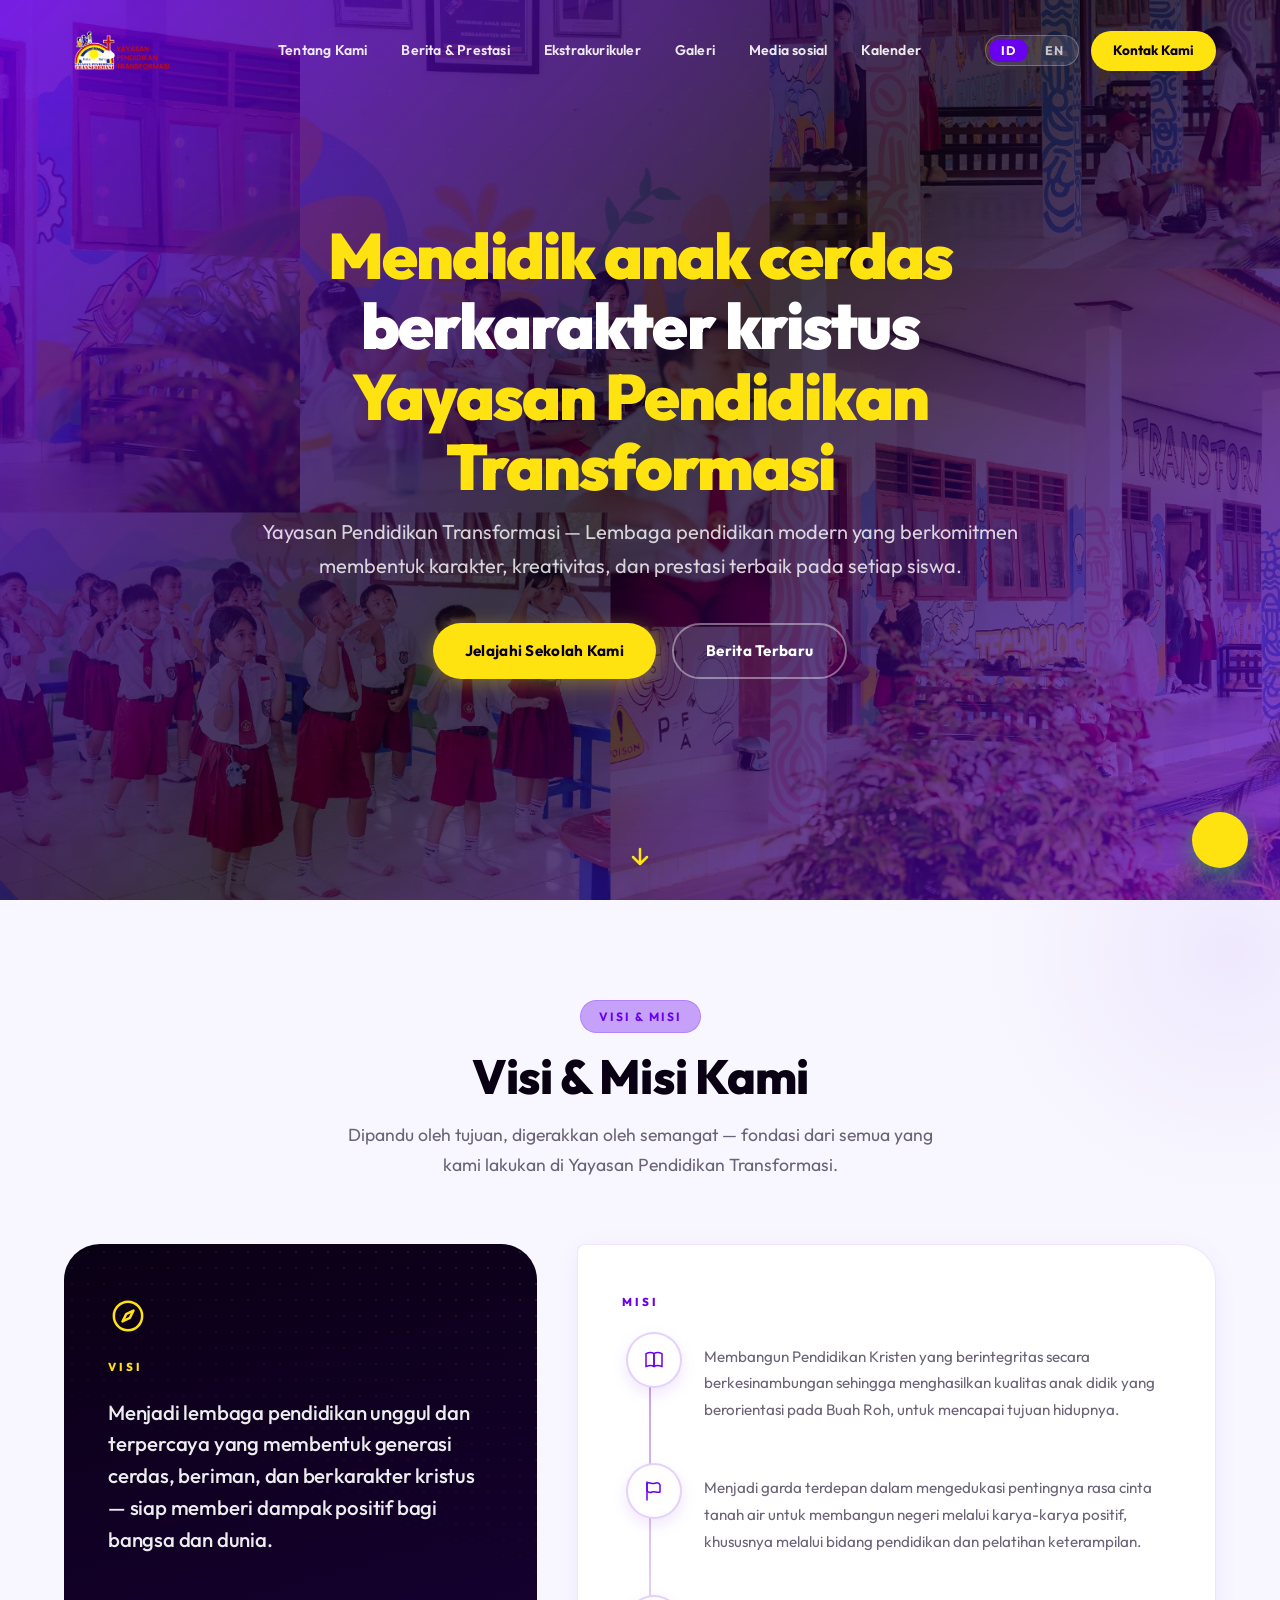
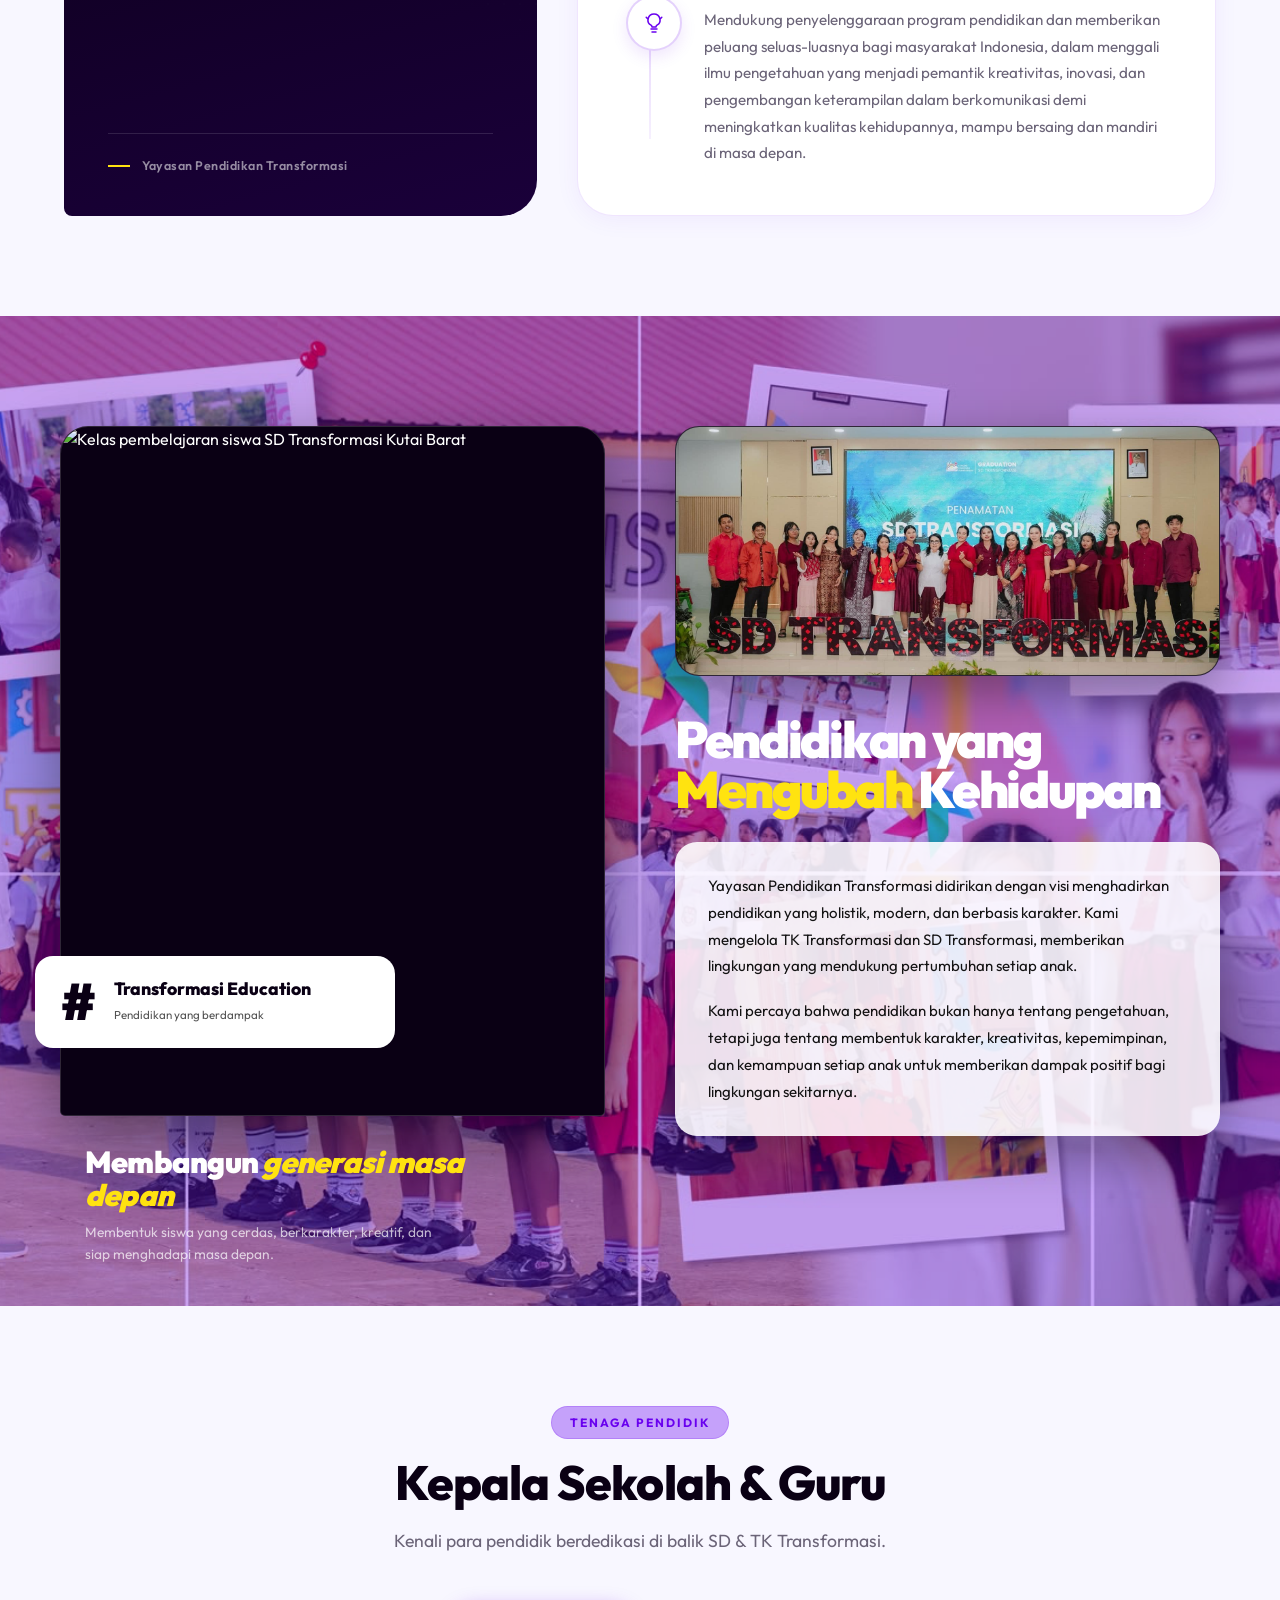
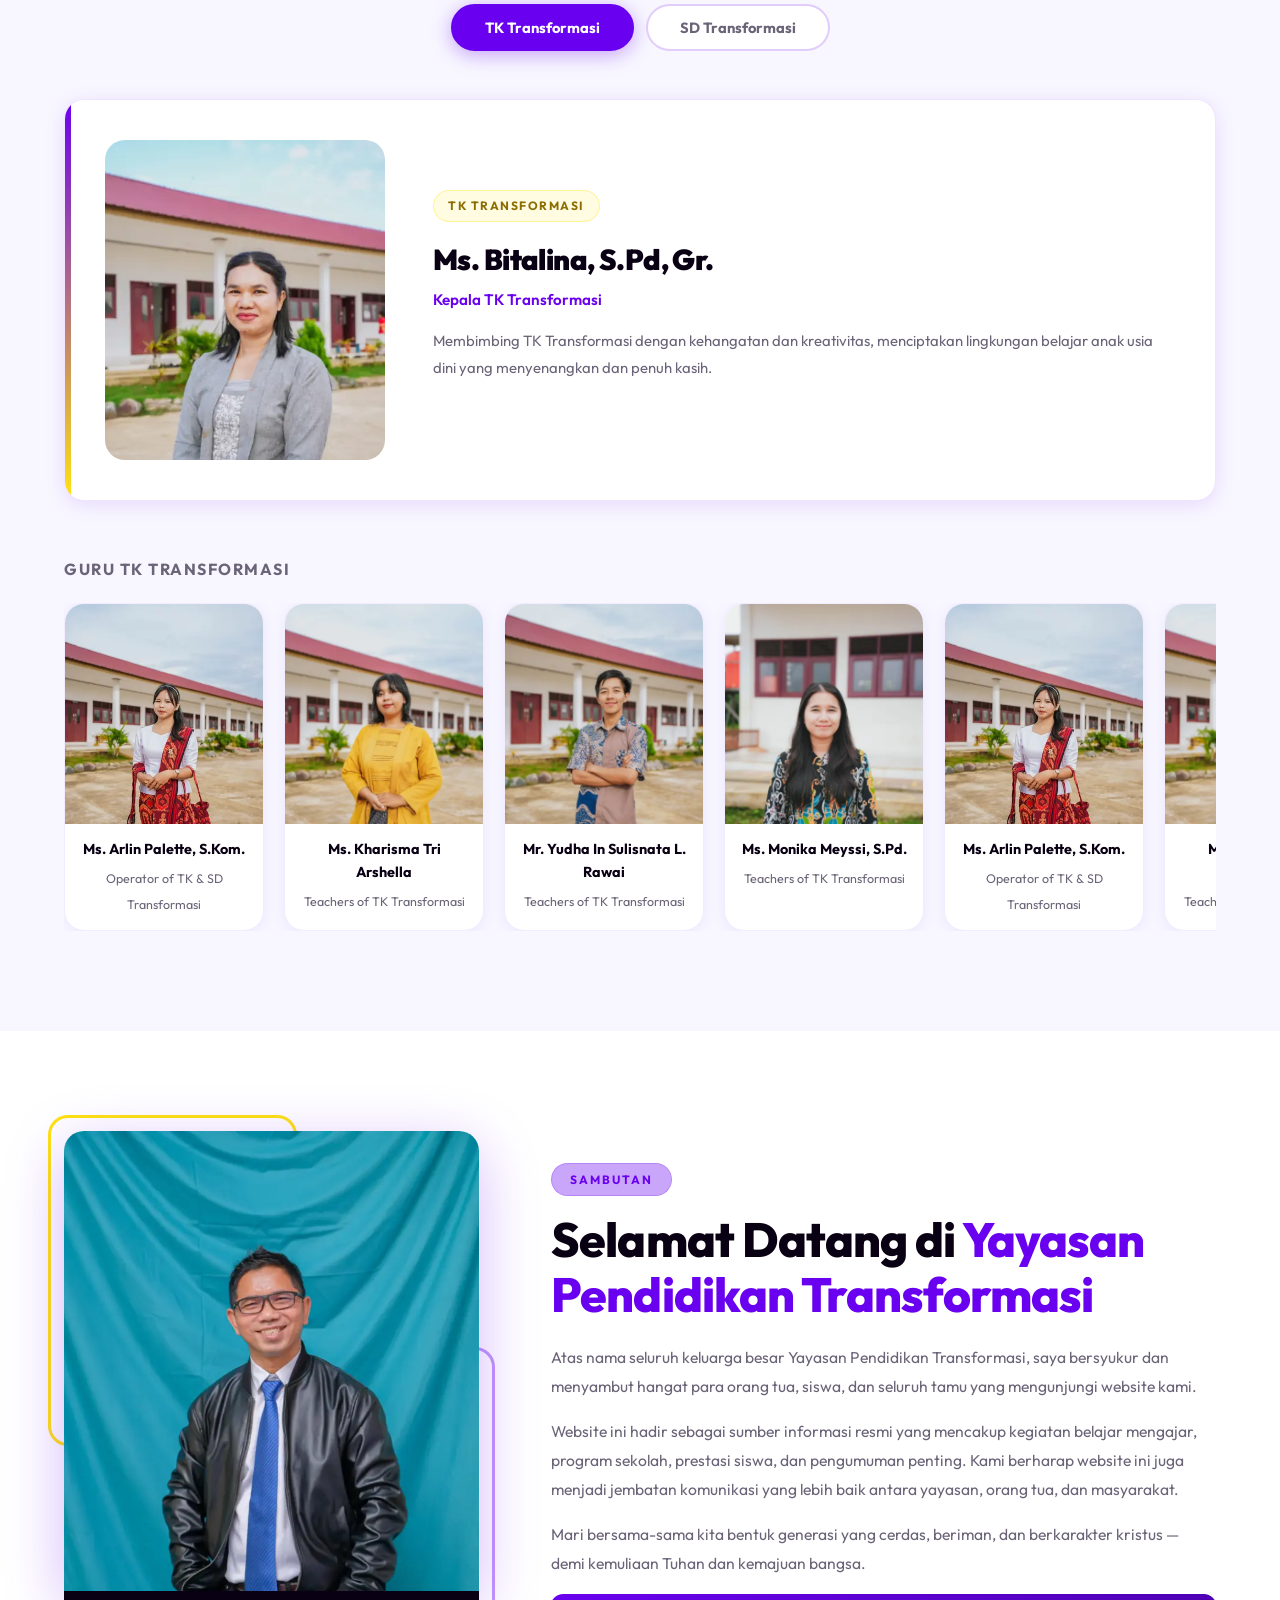
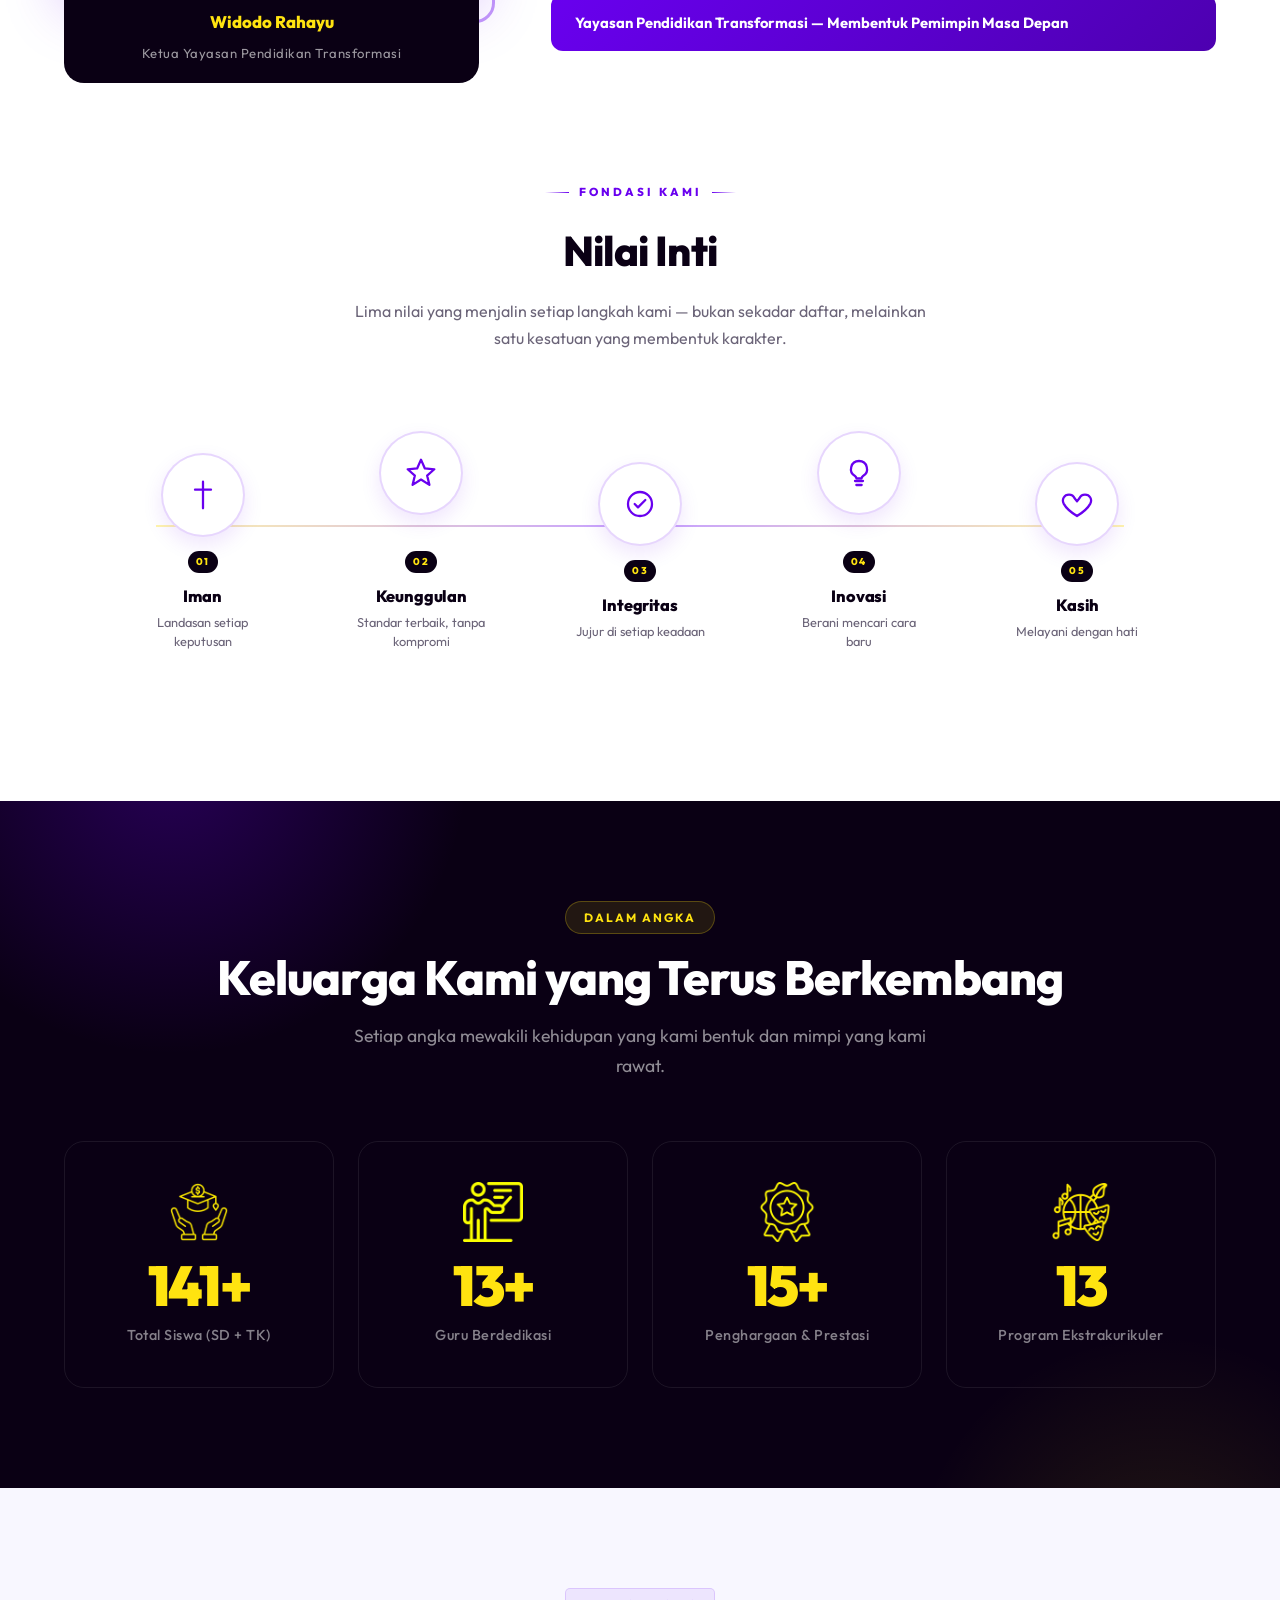
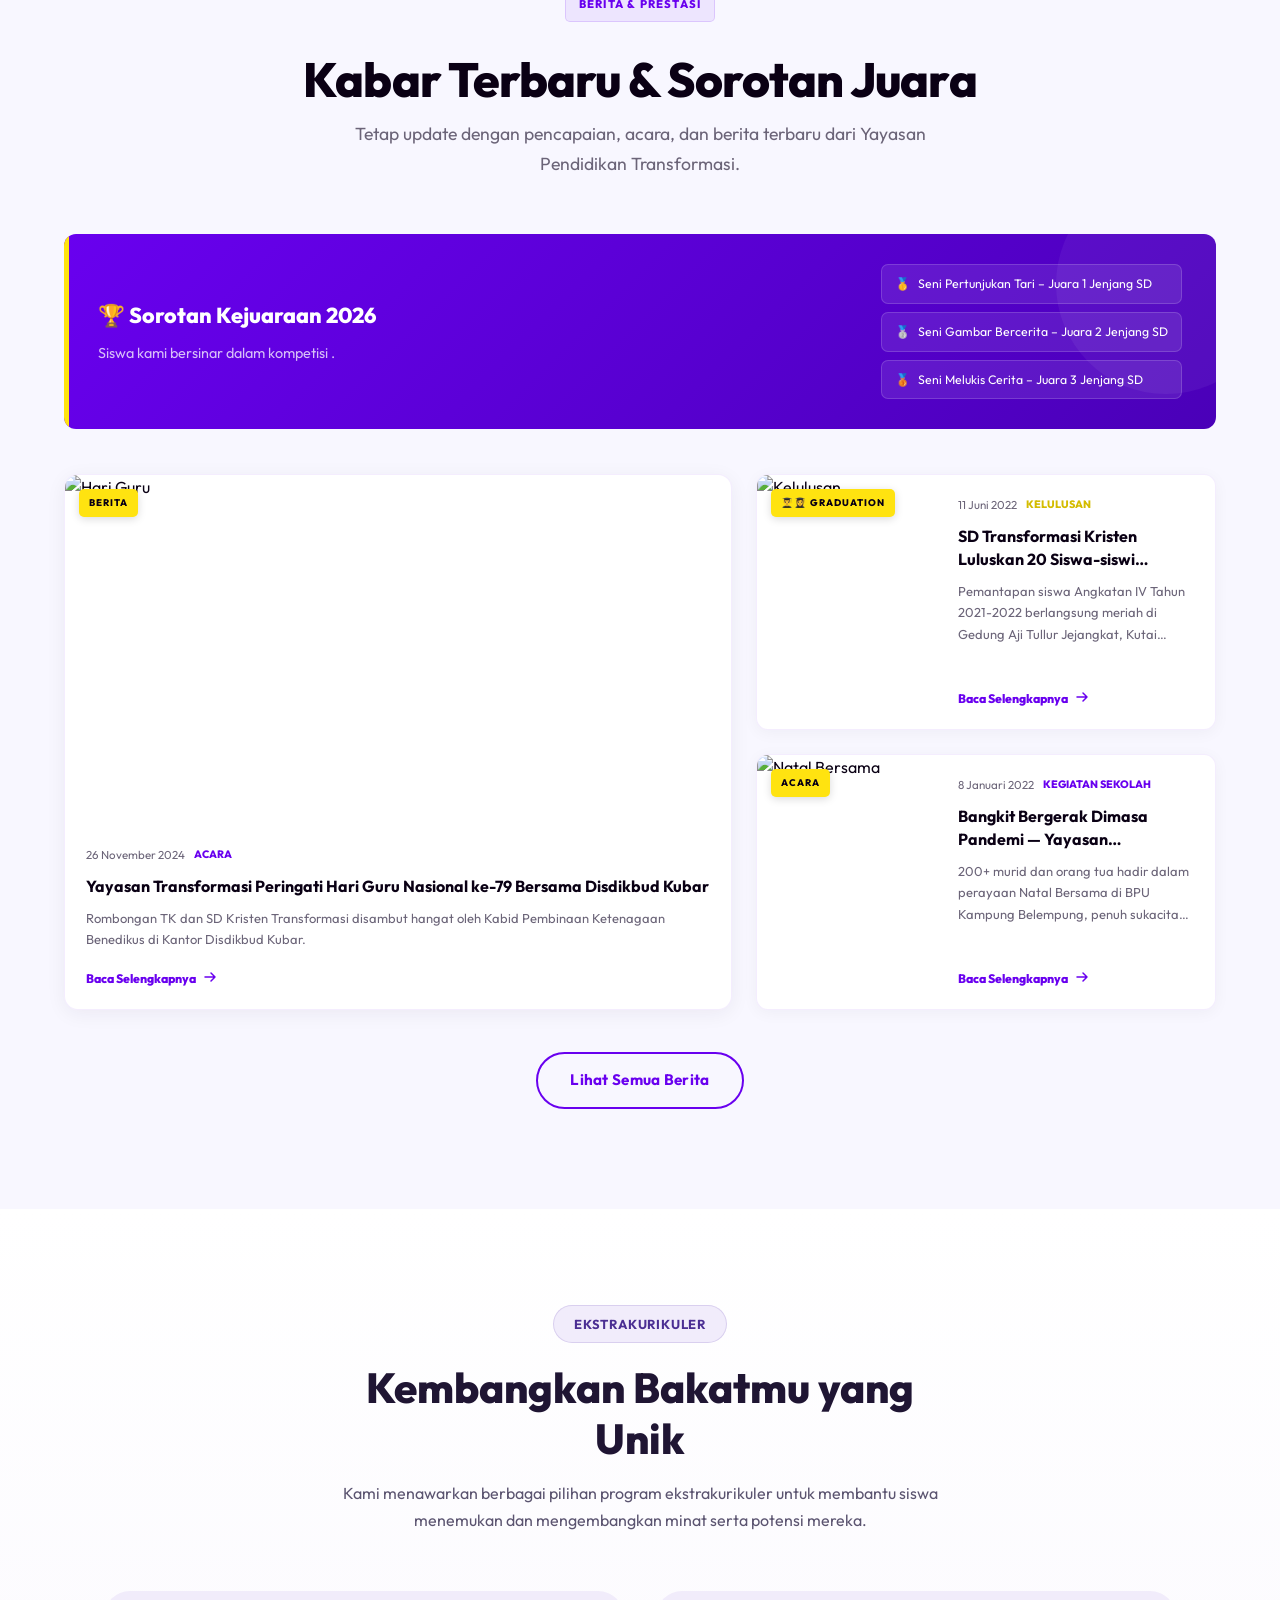
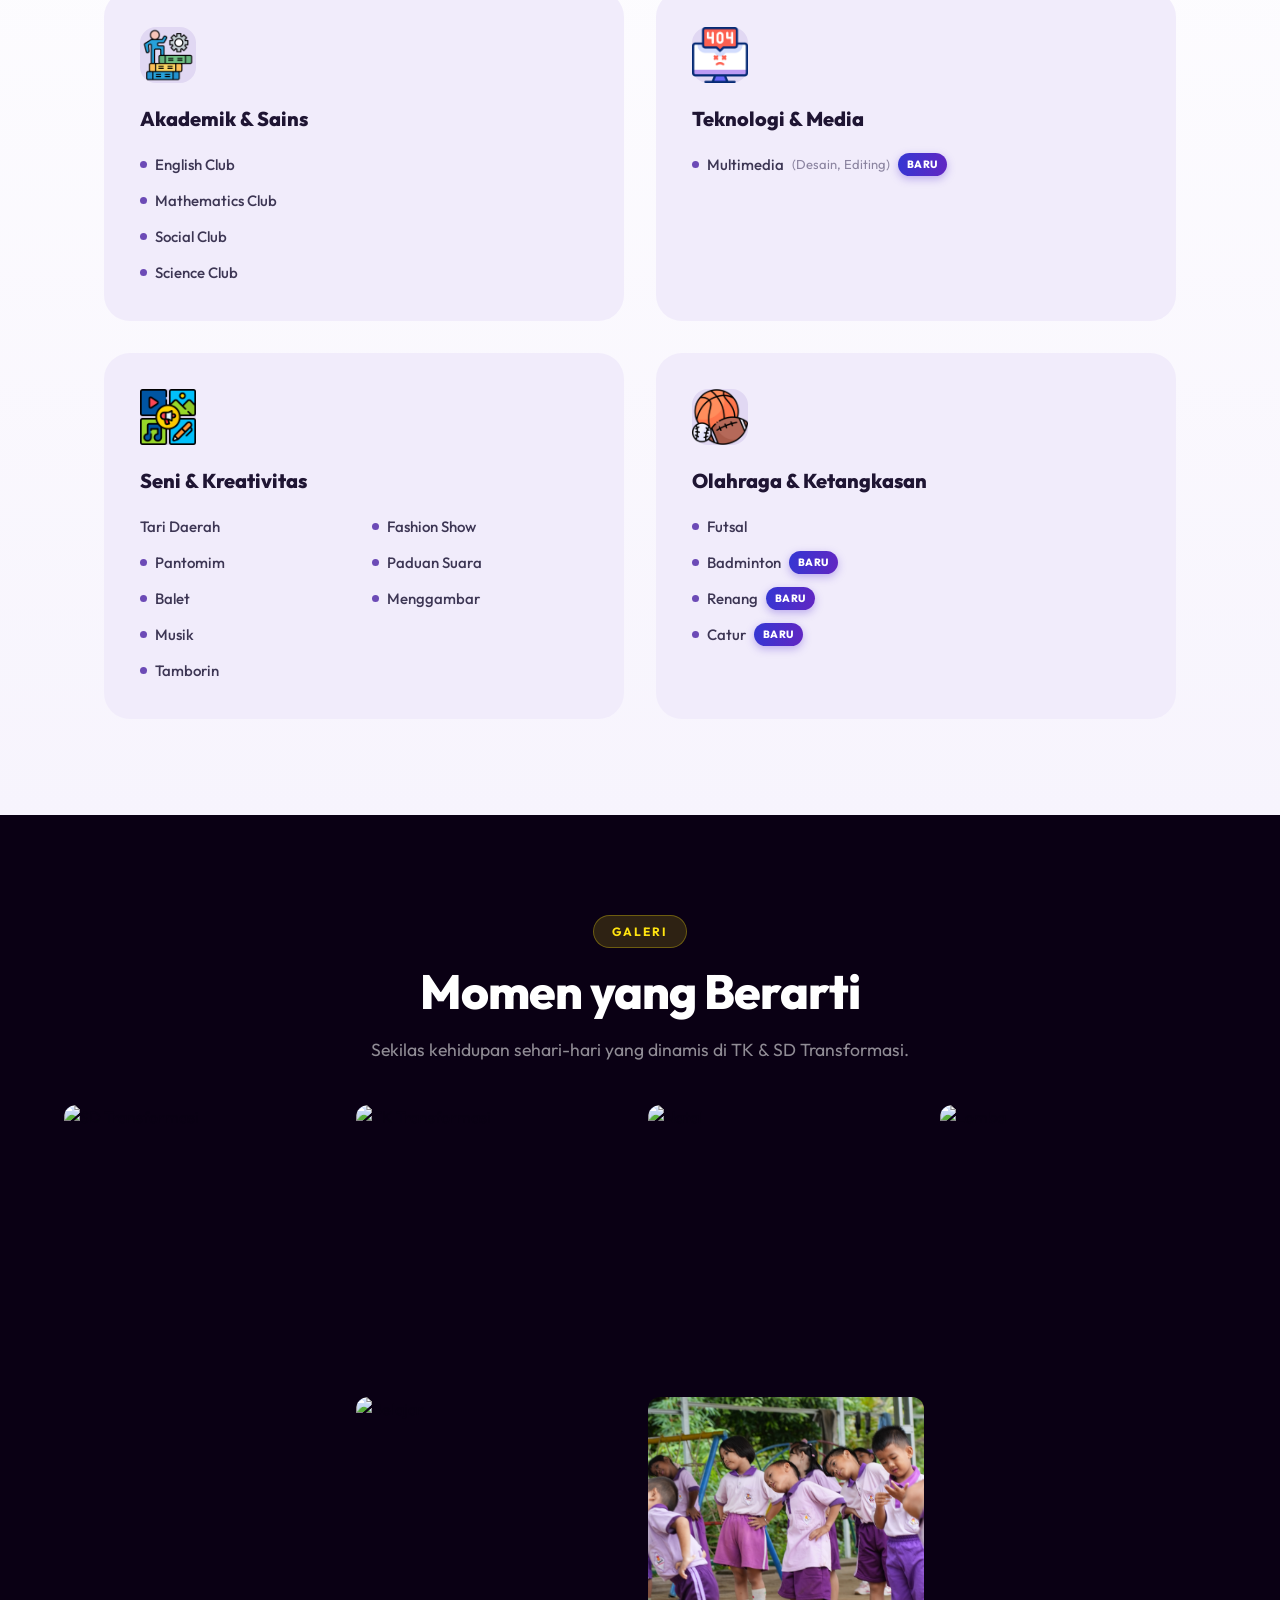
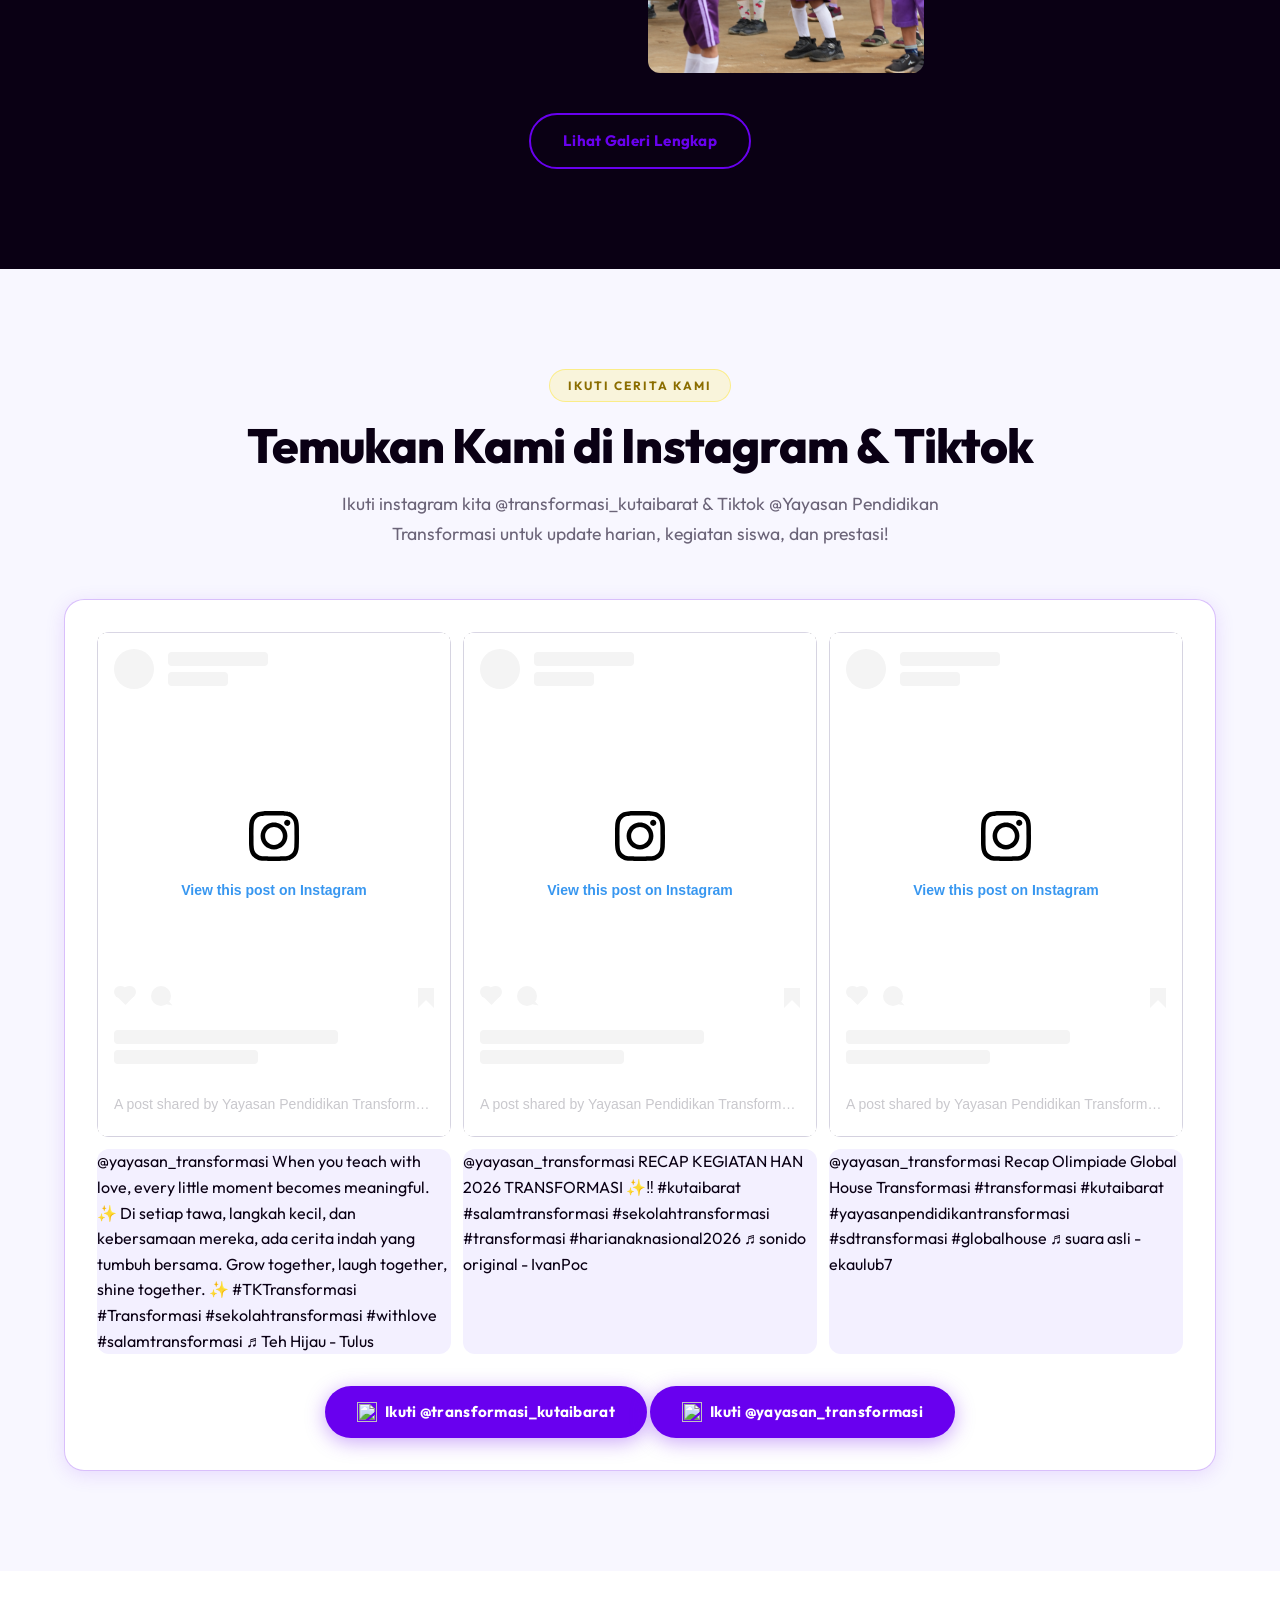
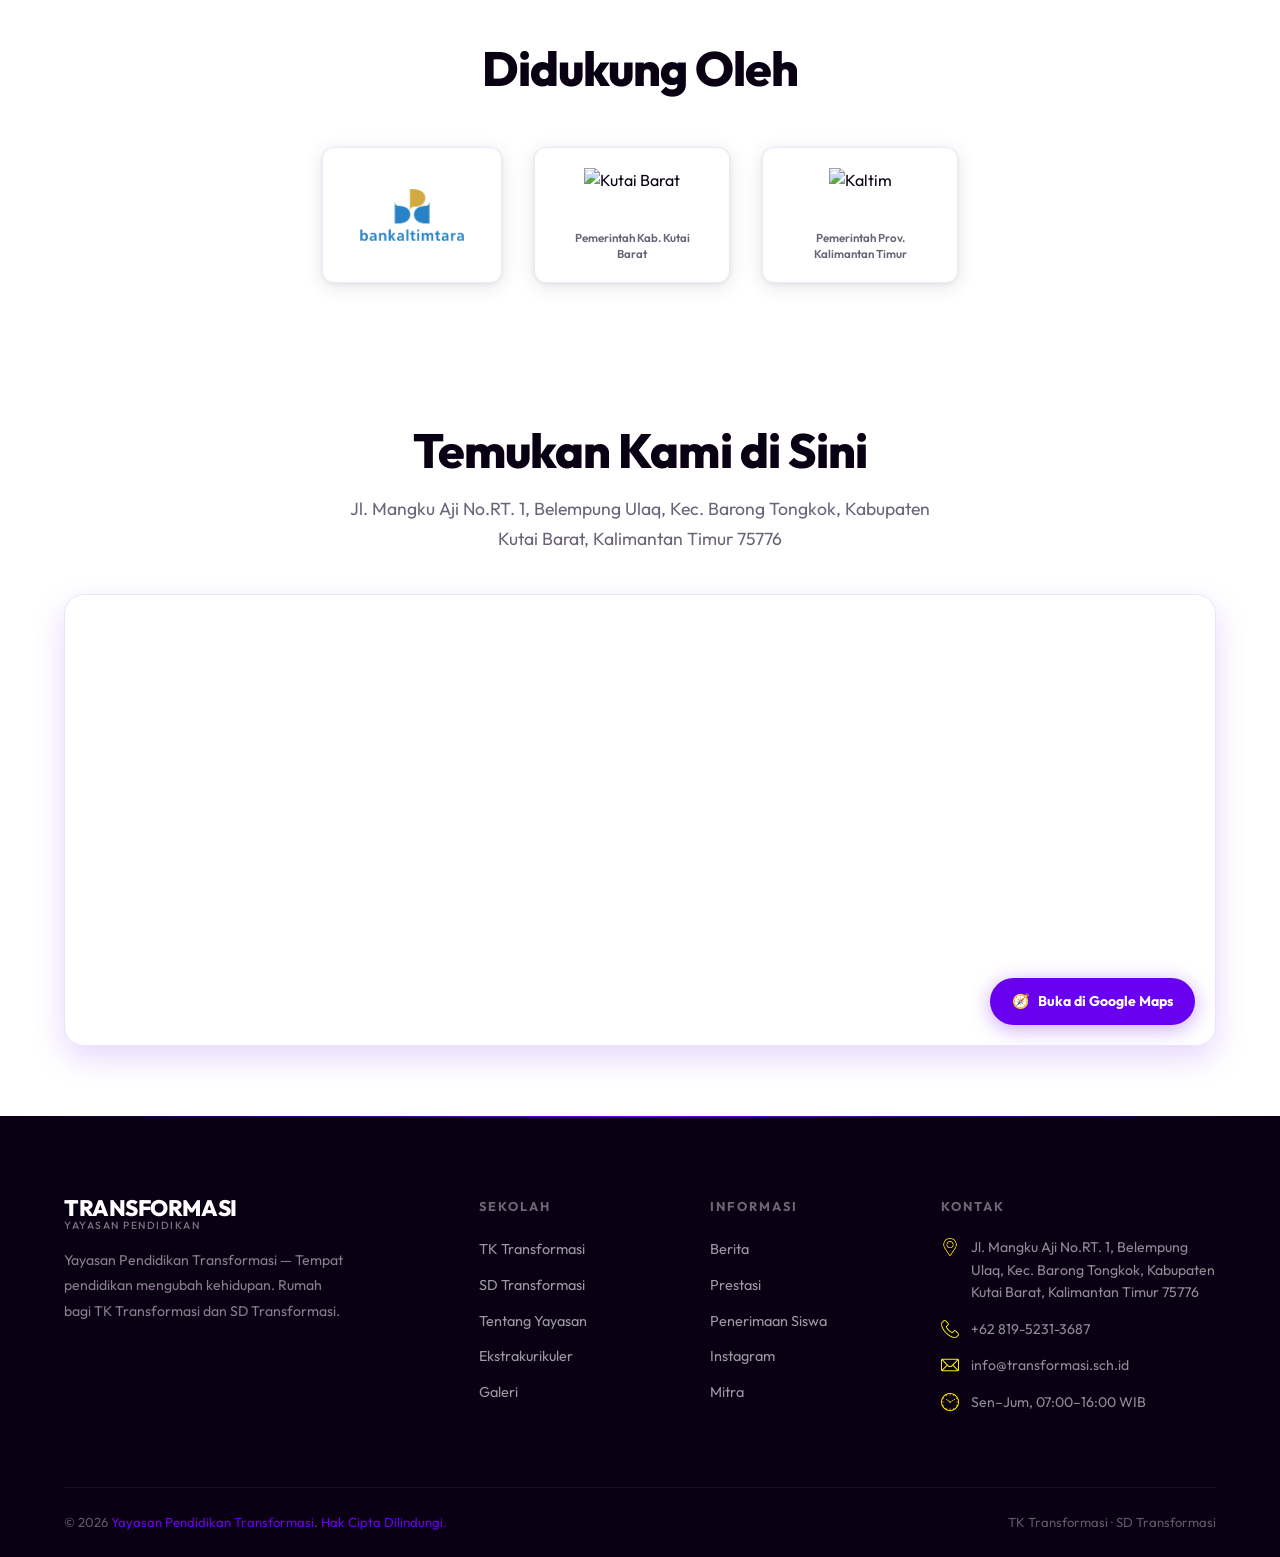
==== index.html @ 45edc990 "icon" ====
<!DOCTYPE html>
<html lang="id">
<head>
  <meta charset="UTF-8" />
  <meta name="viewport" content="width=device-width, initial-scale=1.0" />
  <title>Yayasan Pendidikan Transformasi — SD & TK Transformasi</title>
  <meta name="description" content="Yayasan Pendidikan Transformasi — SD & TK Kutai Barat. Pendidikan holistik, berkarakter kristus, prestasi terbaik. Lokasi: Belempung Ulaq, Barong Tongkok." />
  <meta name="keywords" content="Sekolah Transformasi Kutai Barat, SD Transformasi, TK Transformasi, Sekolah Kristen kubar, Yayasan kubar, Sekolah kubar, SDK KUBAR, Transformasi, Belempung Ulaq, Belempung, pendidikan, sekolah dasar, taman kanak-kanak, pendidikan holistik, sekolah berkarakter kristus" />
  <link rel="canonical" href="https://transformasiedu.sch.id/index.html" />
  <meta property="og:type" content="website" />
  <meta property="og:url" content="https://transformasiedu.sch.id/index.html" />
  <meta property="og:title" content="Yayasan Pendidikan Transformasi — SD & TK Kutai Barat" />
  <meta property="og:description" content="Pendidikan holistik, berkarakter kristus, prestasi terbaik untuk siswa SD & TK di Kutai Barat, Kalimantan Timur." />
  <meta property="og:image" content="https://transformasiedu.sch.id/back2.jpg"/>
  <meta property="og:image:alt" content="Sekolah Transformasi Kutai Barat" />
  <meta property="og:image:alt" content="Sd Transformasi" />
  <meta property="og:image:alt" content="TK Transformasi " />
  <meta property="og:image:alt" content="Sekolah Kristen kubar"/>
  <meta property="og:image:alt" content="Yayasan kubar"/>
  <meta property="og:image:alt" content="Sekolah kubar"/>
  <meta property="og:image:alt" content="SDK KUBAR"/>
  <meta property="og:image:alt" content="Transformasi"/>
  <meta property="og:image:alt" content="Belempung Ulaq"/>
  <meta property="og:image:alt" content="Belempung"/>
  <link rel="stylesheet" href="style.css" />
  <!-- Favicon placeholder -->
  
  <link rel="icon" type="image/png" href="assets/logo.png" />
  <script type="application/ld+json">
{
  "@context": "https://schema.org",
  "@graph": [
    {
      "@type": "WebSite",
      "name": "Yayasan Pendidikan Transformasi",
      "url": "https://transformasiedu.sch.id"
    },
    {
      "@type": "EducationalOrganization",
      "name": "Yayasan Pendidikan Transformasi",
      "alternateName": ["Transformasi Education Foundation", "Transformasi Kubar"],
      "description": "Yayasan pendidikan modern yang mengelola SD Transformasi dan TK Transformasi di Kutai Barat, Kalimantan Timur",
      "url": "https://transformasiedu.sch.id",
      "logo": "https://transformasiedu.sch.id/assets/logo.png",
      "sameAs": [
        "https://www.instagram.com/transformasi_kubar"
      ],
      "address": {
        "@type": "PostalAddress",
        "streetAddress": "Jl. Mangku Aji No. RT. 1, Belempung Ulaq",
        "addressLocality": "Barong Tongkok",
        "addressRegion": "Kutai Barat",
        "postalCode": "75700",
        "addressCountry": "ID"
      },
      "contactPoint": {
        "@type": "ContactPoint",
        "telephone": "+62-819-5231-3687",
        "contactType": "Student Admissions"
      },
      "founder": "Widodo Rahayu",
      "foundingDate": "2018",
      "areaServed": {
        "@type": "AdministrativeArea",
        "name": "Kutai Barat, Kalimantan Timur"
      },
      "numberOfStudents": 180,
      "numberOfTeachers": 18
    }
  ]
}
</script>
</head>

<body>

  <!-- ========================
      NAVBAR
  ========================= -->
  <header id="navbar">
    <div class="container">
      <div class="nav-inner">
        <a href="#" class="nav-logo">
          <img src="/assets/logo.png" alt="Logo Yayasan Pendidikan Transformasi" onerror="this.style.display='none'" />
          <!-- <div class="nav-logo-text">
            <span class="nav-logo-name">Transformasi</span>
            <span class="nav-logo-sub">Yayasan Pendidikan</span>
          </div> -->
        </a>

        <nav class="nav-links" id="navLinks">
          <a href="#about" data-en="About" data-id="Tentang Kami">Tentang Kami</a>
          <a href="#berita" data-en="News & Achievements" data-id="Berita & Prestasi">Berita & Prestasi</a>
          <a href="#ekskul" data-en="Extracurricular" data-id="Ekstrakurikuler">Ekstrakurikuler</a>
          <a href="#gallery" data-en="Gallery" data-id="Galeri">Galeri</a>
          <a href="#instagram" data-en="Social media" data-id="Media sosial">Instagram</a>
          <a href="kalender.html" data-en="Calendar" data-id="Kalender">Kalender</a>
          <!-- <a href="#partnership" data-en="Partners" data-id="Mitra">Mitra</a> -->
        </nav>

        <div class="nav-right">
          <div class="lang-toggle">
            <button class="lang-btn" id="langID" onclick="setLang('id')">ID</button>
            <button class="lang-btn" id="langEN" onclick="setLang('en')">EN</button>
          </div>
          <a href="#footer" class="nav-cta" data-en="Contact us" data-id="Kontak Kami">Kontak kami</a>
          <div class="hamburger" id="hamburger" onclick="toggleMobileMenu()">
            <span></span><span></span><span></span>
          </div>
        </div>
      </div>
    </div>
    <!-- Mobile Menu -->
    <div class="mobile-menu" id="mobileMenu">
      <a href="#about" onclick="toggleMobileMenu()" data-en="About" data-id="Tentang Kami">Tentang Kami</a>
      <a href="#berita" onclick="toggleMobileMenu()" data-en="News & Achievements" data-id="Berita & Prestasi">Berita &
        Prestasi</a>
      <a href="#ekskul" onclick="toggleMobileMenu()" data-en="Extracurricular"
        data-id="Ekstrakurikuler">Ekstrakurikuler</a>
      <a href="#gallery" onclick="toggleMobileMenu()" data-en="Gallery" data-id="Galeri">Galeri</a>
      <a href="#instagram" onclick="toggleMobileMenu()" data-en="Social media" data-id="Media Sosial">Media Sosial</a>
      <!-- <ad href="#partnership" onclick="toggleMobileMenu()" data-en="Partners" data-id="Mitra">Mitra</ad> -->
      <a href="#footer" onclick="toggleMobileMenu()" data-en="Contact Us" data-id="Kontak Kami">Kontak Kami</a>
      <a href="kalender.html" data-en="Calendar" data-id="Kalender">Kalender</a>

    </div>
  </header>

  <main>
  <!-- ========================ss
       HERO SECTION — Video BG
   ========================= -->
  <section id="hero">
    <div class="hero-video-wrap">
      <!-- Replace src with your actual video file path e.g. "video/hero.mp4" -->
      <!-- <video autoplay muted loop playsinline id="heroVideo"
        poster="https://images.unsplash.com/photo-1580582932707-520aed937b7b?w=1600&q=80">
        <source src="https://www.w3schools.com/howto/rain.mp4" type="video/mp4" />
      </video> -->
      <img src="back2.jpg" alt="Hero banner Yayasan Pendidikan Transformasi Kutai Barat">
      <!-- Fallback: user's local video -->
    </div>
    <div class="hero-overlay"></div>
    <div class="hero-content">
      <!-- <div class="hero-tag">
          <span></span>
          <span data-en="Excellence in Education" data-id="Unggulan dalam Pendidikan">Unggulan dalam Pendidikan</span>
        </div> -->
      <h1 class="hero-title" aria-label="Yayasan Pendidikan Transformasi — Mendidik anak cerdas berkarakter kristus transformatif">
        <span data-en="Raising Smart Children," data-id="Mendidik anak cerdas"></span>
        <span class="white" data-en="with Christ-like character" data-id="berkarakter kristus"></span>
        <span style="color:var(--yellow)" data-en="Transformasi Education Foundation"
          data-id="Yayasan Pendidikan Transformasi">Transformatif</span>
      </h1>
      <p class="hero-subtitle"
        data-en="Transformasi Education Foundation — A modern educational foundation committed to nurturing character, creativity, and excellence in every student."
        data-id="Yayasan Pendidikan Transformasi — Lembaga pendidikan modern yang berkomitmen membentuk karakter, kreativitas, dan prestasi terbaik pada setiap siswa.">
        Yayasan Pendidikan Transformasi — Lembaga pendidikan modern yang berkomitmen membentuk karakter, kreativitas,
        dan prestasi
        terbaik pada setiap siswa.
      </p>
      <div class="hero-actions">
        <a href="#about" class="btn btn-yellow" data-en="Explore Our Schools" data-id="Jelajahi Sekolah Kami">Jelajahi
          Sekolah Kami ↓</a>
        <a href="#berita" class="btn btn-outline" data-en="Latest News" data-id="Berita Terbaru">Berita Terbaru</a>
      </div>
      <!-- <div class="hero-school-badges">
          <div class="school-badge">
            <span class="school-badge-icon">📚</span>
            <span data-en="SD Transformasi" data-id="SD Transformasi">SD Transformasi</span>
          </div>
          <div class="school-badge">
            <span class="school-badge-icon">🎨</span>
            <span data-en="TK Transformasi" data-id="TK Transformasi">TK Transformasi</span>
          </div>
        </div> -->
    </div>
    <div class="hero-scroll">
      <div class="scroll-arrow">
        <svg width="24" height="24" viewBox="0 0 24 24" fill="none" xmlns="http://www.w3.org/2000/svg">
          <path d="M12 5v14M5 13l7 7 7-7" stroke="currentColor" stroke-width="2.5" stroke-linecap="round"
            stroke-linejoin="round" />
        </svg>
      </div>
      <!-- <span>SCROLL</span> -->
    </div>
  </section>
  
  
  <!-- ========================================================
     GANTI seluruh <section id="visi-misi" class="section-pad">...</section>
     yang lama di index.html dengan blok di bawah ini.
======================================================== -->
<section id="visi-misi" class="section-pad">
  <div class="container">

    <div class="vm-header text-center reveal">
      <span class="tag" data-en="Vision & Mission" data-id="Visi & Misi">Visi & Misi</span>
      <h2 class="section-title" data-en="Our Vision & Mission" data-id="Visi & Misi Kami">
        Visi & <span style="color:var(--purple)">Misi</span> Kami
      </h2>
      <p class="section-subtitle"
        data-en="Guided by purpose, driven by passion — the foundation of everything we do at Transformasi Education Foundation."
        data-id="Dipandu oleh tujuan, digerakkan oleh semangat — fondasi dari semua yang kami lakukan di Yayasan Pendidikan Transformasi.">
        Dipandu oleh tujuan, digerakkan oleh semangat — fondasi dari semua yang kami lakukan di Yayasan Pendidikan
        Transformasi.
      </p>
    </div>

    <div class="vm-layout">

      <!-- ===== VISI — panel manifesto, bukan kartu kotak biasa ===== -->
      <div class="vm-vision reveal-left">
        <svg class="vm-vision-icon" viewBox="0 0 24 24" fill="none" stroke="currentColor" stroke-width="1.5">
          <circle cx="12" cy="12" r="8.5" />
          <path d="M15.3 8.7l-2.2 4.4-4.4 2.2 2.2-4.4z" stroke-linejoin="round" />
        </svg>
        <span class="vm-eyebrow" data-en="Vision" data-id="Visi">Visi</span>
        <p class="vm-vision-text"
          data-en="To become a leading and trusted educational institution that shapes a generation of intelligent, faithful, and Christ-like character — ready to make a positive impact on the nation and the world."
          data-id="Menjadi lembaga pendidikan unggul dan terpercaya yang membentuk generasi cerdas, beriman, dan berkarakter kristus — siap memberi dampak positif bagi bangsa dan dunia.">
          Menjadi lembaga pendidikan unggul dan terpercaya yang membentuk generasi cerdas, beriman, dan berkarakter
          kristus — siap memberi dampak positif bagi bangsa dan dunia.
        </p>
        <div class="vm-vision-foot">
          <span></span>
          <em data-en="Transformasi Education Foundation" data-id="Yayasan Pendidikan Transformasi">Yayasan Pendidikan Transformasi</em>
        </div>
      </div>

      <!-- ===== MISI — garis penghubung + medali, satu bahasa visual dengan Nilai Inti ===== -->
      <div class="vm-mission reveal-right">
        <span class="vm-eyebrow vm-eyebrow--dark" data-en="Mission" data-id="Misi">Misi</span>

        <div class="vm-mission-line">

          <div class="vm-mission-item">
            <div class="vm-mission-medal">
              <svg viewBox="0 0 24 24" fill="none" stroke="currentColor" stroke-width="1.5">
                <path d="M4 5.6c3-1.4 6-1.4 8 0v13c-2-1.4-5-1.4-8 0z" stroke-linejoin="round" />
                <path d="M20 5.6c-3-1.4-6-1.4-8 0v13c2-1.4 5-1.4 8 0z" stroke-linejoin="round" />
              </svg>
            </div>
            <p class="vm-mission-text"
              data-en="To continuously build a Christian education system of integrity that produces students who are guided by the Fruit of the Spirit, enabling them to achieve their life's purpose."
              data-id="Membangun Pendidikan Kristen yang berintegritas secara berkesinambungan sehingga menghasilkan kualitas anak didik yang berorientasi pada Buah Roh, untuk mencapai tujuan hidupnya.">
              Membangun Pendidikan Kristen yang berintegritas secara berkesinambungan sehingga
              menghasilkan kualitas anak didik yang berorientasi pada Buah Roh, untuk mencapai tujuan hidupnya.
            </p>
          </div>

          <div class="vm-mission-item">
            <div class="vm-mission-medal">
              <svg viewBox="0 0 24 24" fill="none" stroke="currentColor" stroke-width="1.5">
                <path d="M5 3v18" stroke-linecap="round" />
                <path d="M5 4.2c3-1.4 5 1.4 8 0s5 1.4 5 1.4V13c-3 1.4-5-1.4-8 0s-5-1.4-5-1.4z" stroke-linejoin="round" />
              </svg>
            </div>
            <p class="vm-mission-text"
              data-en="To be at the forefront of educating people about the importance of patriotism in building the nation through positive initiatives, particularly in the fields of education and skills training."
              data-id="Menjadi garda terdepan dalam mengedukasi pentingnya rasa cinta tanah air untuk membangun negeri melalui karya-karya positif, khususnya melalui bidang pendidikan dan pelatihan keterampilan.">
              Menjadi garda terdepan dalam mengedukasi pentingnya rasa cinta tanah air untuk
              membangun negeri melalui karya-karya positif, khususnya melalui bidang pendidikan dan pelatihan keterampilan.
            </p>
          </div>

          <div class="vm-mission-item">
            <div class="vm-mission-medal">
              <svg viewBox="0 0 24 24" fill="none" stroke="currentColor" stroke-width="1.5">
                <path d="M12 3a6 6 0 0 0-3 11.2c.6.4 1 1 1 1.8h4c0-.8.4-1.4 1-1.8A6 6 0 0 0 12 3z" stroke-linejoin="round" />
                <path d="M9 18h6M10 21h4" stroke-linecap="round" />
                <path d="M4.2 6.2l1.4 1.4M19.8 6.2l-1.4 1.4" stroke-linecap="round" />
              </svg>
            </div>
            <p class="vm-mission-text"
              data-en="To support the implementation of educational programs and provide the widest possible opportunities for the Indonesian people to acquire knowledge that sparks creativity, innovation, and communication skills, improving their quality of life and enabling them to compete and be self-reliant in the future."
              data-id="Mendukung penyelenggaraan program pendidikan dan memberikan peluang seluas-luasnya bagi masyarakat Indonesia, dalam menggali ilmu pengetahuan yang menjadi pemantik kreativitas, inovasi, dan pengembangan keterampilan dalam berkomunikasi demi meningkatkan kualitas kehidupannya, mampu bersaing dan mandiri di masa depan.">
              Mendukung penyelenggaraan program pendidikan dan memberikan peluang seluas-luasnya bagi masyarakat Indonesia, dalam menggali ilmu pengetahuan yang menjadi
              pemantik kreativitas, inovasi, dan pengembangan keterampilan dalam berkomunikasi
              demi meningkatkan kualitas kehidupannya, mampu bersaing dan mandiri di masa depan.
            </p>
          </div>

        </div>
      </div>

    </div><!-- /vm-layout -->

  </div>
</section>

<!-- ========================
ABOUT SECTION
========================= -->
<section id="about" class="about-uph">

  <!-- Background photo -->
  <div class="about-background"></div>
  <div class="about-background-overlay"></div>
  

  <div class="about-container">

    <!-- =================================
         FOTO UTAMA
    ================================== -->
    <div class="about-photo about-photo-main">
      <img
        src="assets/galeri/sd/SD1.JPG"
        alt="Kelas pembelajaran siswa SD Transformasi Kutai Barat">
    </div>


    <!-- =================================
         FOTO KEDUA
    ================================== -->
    <div class="about-photo about-photo-small">
      <img
        src="bout.jpeg"
        alt="Gedung sekolah SD Transformasi Belempung Ulaq">
    </div>


    <!-- =================================
         TEKS KANAN
    ================================== -->
    <div class="about-content">

      <!-- <span
        class="about-label"
        data-en="ABOUT US"
        data-id="TENTANG KAMI">
        TENTANG KAMI
      </span> -->

      <h2
        data-en="Education That <span>Transforms</span> Lives"
        data-id="Pendidikan yang <span>Mengubah</span> Kehidupan">
        Pendidikan yang
        <span>Mengubah </span>
        Kehidupan
      </h2>

      <div class="about-description">

        <p
          data-en="Transformasi Education Foundation was founded with a vision to deliver holistic, modern, and character-based education. We operate TK Transformasi (Kindergarten) and SD Transformasi (Elementary), providing a nurturing environment for every child's growth."
          data-id="Yayasan Pendidikan Transformasi didirikan dengan visi menghadirkan pendidikan yang holistik, modern, dan berbasis karakter. Kami mengelola TK Transformasi dan SD Transformasi, memberikan lingkungan yang mendukung pertumbuhan setiap anak.">
          
          Yayasan Pendidikan Transformasi didirikan dengan visi menghadirkan
          pendidikan yang holistik, modern, dan berbasis karakter. Kami
          mengelola TK Transformasi dan SD Transformasi, memberikan
          lingkungan yang mendukung pertumbuhan setiap anak.
        </p>

        <p
          data-en="We believe education is not only about knowledge, but also about developing character, creativity, leadership, and the ability of every child to make a positive impact on the world around them."
          data-id="Kami percaya bahwa pendidikan bukan hanya tentang pengetahuan, tetapi juga tentang membentuk karakter, kreativitas, kepemimpinan, dan kemampuan setiap anak untuk memberikan dampak positif bagi lingkungan sekitarnya.">

          Kami percaya bahwa pendidikan bukan hanya tentang pengetahuan,
          tetapi juga tentang membentuk karakter, kreativitas, kepemimpinan,
          dan kemampuan setiap anak untuk memberikan dampak positif bagi
          lingkungan sekitarnya.
        </p>

      </div>

    </div>


    <!-- =================================
         BADGE
    ================================== -->
    <div class="about-badge">

      <span class="about-badge-number">#</span>

      <div>
        <strong
          data-en="Transformasi Education"
          data-id="Transformasi Education">
          Transformasi Education
        </strong>

        <small
          data-en="Education that makes an impact"
          data-id="Pendidikan yang berdampak">
          Pendidikan yang berdampak
        </small>
      </div>

    </div>


    <!-- =================================
         TEKS BAWAH KIRI
    ================================== -->
    <div class="about-highlight">

      <h3
        data-en="Building the <em>future generation</em>"
        data-id="Membangun <em>generasi masa depan</em>">
        Membangun <em>generasi masa depan</em>
      </h3>

      <p
        data-en="Shaping students who are intelligent, character-driven, creative, and ready to face the future."
        data-id="Membentuk siswa yang cerdas, berkarakter, kreatif, dan siap menghadapi masa depan.">

        Membentuk siswa yang cerdas, berkarakter,
        kreatif, dan siap menghadapi masa depan.
      </p>

    </div>

  </div>

</section>

<!-- ========================
KEPALA SEKOLAH & GURU
========================= -->
<section id="guru" class="section-pad">
  <div class="container">
    <div class="text-center reveal" style="margin-bottom:48px">
      <span class="tag" data-en="Our Educators" data-id="Tenaga Pendidik">Tenaga Pendidik</span>
      <h2 class="section-title" data-en="Principal & Teachers" data-id="Kepala Sekolah & Guru">Kepala Sekolah & Guru
      </h2>
      <p class="section-subtitle" data-en="Meet the dedicated educators behind SD & TK Transformasi."
      data-id="Kenali para pendidik berdedikasi di balik SD & TK Transformasi.">
      Kenali para pendidik berdedikasi di balik SD & TK Transformasi.
    </p>
  </div>
  
  <!-- Tab Toggle -->
  <div class="guru-tabs reveal">
    <button class="guru-tab-btn active" onclick="switchGuruTab('tk', this)" data-en="TK Transformasi"
    data-id="TK Transformasi">🎨 TK Transformasi</button>
    <button class="guru-tab-btn " onclick="switchGuruTab('sd', this)" data-en="SD Transformasi"
    data-id="SD Transformasi">📚 SD Transformasi</button>
  </div>
  
  <!-- ===== SD TAB ===== -->
  <div class="guru-tab-content " id="tab-sd">
    <!-- Kepala Sekolah SD -->
    <div class="kepsek-card reveal">
      <div class="kepsek-img-wrap">
        <img src="assets/galeri/data guru/SD/Guru-sd (6)_result.webp" alt="Kepala Sekolah SD Transformasi Mrs. Nilawati S.IP, S.Pd"
        onerror="this.src=''" />
        <!-- <div class="kepsek-badge">⭐ Kepala Sekolah</div> -->
      </div>
      <div class="kepsek-info">
        <div class="kepsek-school-tag">SD Transformasi</div>
        <h3 class="kepsek-name">Mrs. Nilawati S.IP,S.Pd</h3>
        <p class="kepsek-title" data-en="Principal of SD Transformasi" data-id="Kepala SD Transformasi">Kepala SD
          Transformasi</p>
          <p class="kepsek-desc"
          data-en="Leading SD Transformasi with a commitment to academic excellence, character development, and creating a nurturing learning environment for every student."
          data-id="Memimpin SD Transformasi dengan komitmen terhadap keunggulan akademik, pembentukan karakter, dan menciptakan lingkungan belajar yang mendukung setiap siswa.">
          Memimpin SD Transformasi dengan komitmen terhadap keunggulan akademik, pembentukan karakter, dan
          menciptakan lingkungan belajar yang mendukung setiap siswa.
        </p>
        
      </div>
    </div>
    
    <!-- Carousel Guru SD -->
    <div class="guru-carousel-wrap">
      <h4 class="guru-carousel-title" data-en="SD Teachers" data-id="Guru SD Transformasi">Guru SD Transformasi</h4>
      <div class="guru-carousel" id="carousel-sd">
        <div class="guru-carousel-track" id="track-sd">
          <div class="guru-card"><img src="assets/galeri/data guru/SD/Guru-sd (1)_result.webp"
            alt="Ms. Endah, S.Pd., Gr., Guru SD Transformasi" onerror="this.src=''" />
            <div class="guru-card-info"><strong>Ms. Endah, S.Pd., Gr.</strong><span>Teachers of SD TRANSFORMASI</span></div>
          </div>
          <div class="guru-card"><img src="assets/galeri/data guru/SD/Guru-sd (2)_result.webp"
            alt="Ms. Arlin Palette, S.Kom, Operator TK & SD Transformasi" onerror="this.src=''" />
            <div class="guru-card-info"><strong>Ms. Arlin Palette, S.Kom</strong><span>Operator TK & SD TRANSFORMASI</span></div>
          </div>
          <div class="guru-card"><img src="assets/galeri/data guru/SD/Guru-sd (3)_result.webp "
            alt="Mrs. Lupita Geovana Delyn, SE, Gr., Guru SD Transformasi" onerror="this.src=''" />
            <div class="guru-card-info"><strong>Mrs. Lupita Geovana Delyn, SE, Gr.</strong><span>Teachers of SD TRANSFORMASI</span></div>
          </div>
          <div class="guru-card"><img src="assets/galeri/data guru/SD/Guru-sd (4)_result.webp"
            alt="MRS. Diana Rut, S.Pd., Gr., Guru SD Transformasi" onerror="this.src=''" />
            <div class="guru-card-info"><strong>MRS. Diana Rut, S.Pd., Gr.</strong><span>Teachers of SD TRANSFORMASI</span></div>
          </div>
          <!-- <div class="guru-card"><img src="assets/galeri/data guru/SD/Guru-sd (5)_result.webp "
            alt="Guru" onerror="this.src=''" />
            <div class="guru-card-info"><strong>Sinta Yulianti Pindan, S.Pd., Gr</strong><span>Teachers of SD TRANSFORMASI</span></div>
          </div> -->
          <div class="guru-card"><img src="assets/galeri/data guru/SD/Guru-sd (12)_result.webp "
            alt="MRS. SUTINI, Asisten Guru SD Transformasi" onerror="this.src=''" />
            <div class="guru-card-info"><strong>MRS.SUTINI</strong><span>Ast. Teachers of SD TRANSFORMASI</span></div>
          </div>
          <div class="guru-card"><img src="assets/galeri/data guru/SD/Guru-sd (7)_result.webp "
            alt="MR. Jhon Prianto, S.Pd, Guru SD Transformasi" onerror="this.src=''" />
            <div class="guru-card-info"><strong>MR. ⁠Jhon Prianto, S.Pd</strong><span>Teachers of SD TRANSFORMASI</span></div>
          </div>
          <div class="guru-card"><img src="assets/galeri/data guru/SD/Guru-sd (8)_result.webp "
            alt="Ms. Angelia M. Budiman, S.Pd, Guru SD Transformasi" onerror="this.src=''" />
            <div class="guru-card-info"><strong>Ms.Angelia M. Budiman, S.Pd</strong><span>Teachers of SD TRANSFORMASI</span></div>
          </div>
          <div class="guru-card"><img src="assets/galeri/data guru/SD/Guru-sd (9)_result.webp "
            alt="MR. Akhilus Vicky, S.Pd, Guru SD Transformasi" onerror="this.src=''" />
            <div class="guru-card-info"><strong>MR. Akhilus Vicky, S.Pd</strong><span>Teachers of SD TRANSFORMASI</span></div>
          </div>
          <div class="guru-card"><img src="assets/galeri/data guru/SD/Guru-sd (13)_result.jpeg "
            alt="Ms. IRMA PANDUWINATA, S.Pd, Guru SD Transformasi" onerror="this.src=''" />
            <div class="guru-card-info"><strong>Ms.IRMA PANDUWINATA, S.Pd</strong><span>Teachers of SD TRANSFORMASI</span></div>
          </div>
          <div class="guru-card"><img src="assets/galeri/data guru/SD/Guru-sd (11)_result.webp"
            alt="Mrs. Murni Perada amd, S.Pd, Gr., Guru SD Transformasi" onerror="this.src=''" />
            <div class="guru-card-info"><strong>mrs. Murni Perada amd, s.pd, gr.</strong><span>Teachers of SD TRANSFORMASI</span></div>
          </div>
        </div>
      </div>
    </div>
  </div>
  
  <!-- ===== TK TAB ===== -->
  <div class="guru-tab-content active" id="tab-tk">
    <!-- Kepala Sekolah TK -->
    <div class="kepsek-card reveal">
      <div class="kepsek-img-wrap">
        <img src="assets/galeri/data guru/TK/Guru TK (1)_result.webp" alt="Kepala Sekolah TK Transformasi Ms. Bitalina, S.Pd, Gr."
        onerror="this.src=''" />
        <!-- <div class="kepsek-badge">⭐ Kepala Sekolah</div> -->
      </div>
      <div class="kepsek-info">
        <div class="kepsek-school-tag tk">TK Transformasi</div>
        <h3 class="kepsek-name">Ms. Bitalina, S.Pd, Gr.</h3>
        <p class="kepsek-title" data-en="Principal of TK Transformasi" data-id="Kepala TK Transformasi">Kepala TK
          Transformasi</p>
          <p class="kepsek-desc"
          data-en="Guiding TK Transformasi with warmth and creativity, fostering a joyful and nurturing early childhood learning environment."
          data-id="Membimbing TK Transformasi dengan kehangatan dan kreativitas, menciptakan lingkungan belajar anak usia dini yang menyenangkan dan penuh kasih.">
          Membimbing TK Transformasi dengan kehangatan dan kreativitas, menciptakan lingkungan belajar anak usia
          dini yang menyenangkan dan penuh kasih.
        </p>
       
      </div>
    </div>
    
    <!-- Carousel Guru TK -->
    <div class="guru-carousel-wrap">
      <h4 class="guru-carousel-title" data-en="TK Teachers" data-id="Guru TK Transformasi">Guru TK Transformasi</h4>
      <div class="guru-carousel" id="carousel-tk">
        <div class="guru-carousel-track" id="track-tk">
          <!-- <div class="guru-card"><img src="assets/galeri/data guru/TK/Guru TK (1)_result.webp"
            alt="Guru" onerror="this.src=''" />
            <div class="guru-card-info"><strong>Ms. Bitalina, S.Pd, Gr.</strong><span>Teachers of TK Transformasi</span></div>
          </div> -->
          <div class="guru-card"><img src="assets/galeri/data guru/SD/Guru-sd (2)_result.webp"
            alt="Ms. Arlin Palette, S.Kom, Operator TK & SD Transformasi" onerror="this.src=''" />
            <div class="guru-card-info"><strong>Ms. Arlin Palette, S.Kom.</strong><span>Operator of TK & SD Transformasi</span></div>
          </div>
          <div class="guru-card"><img src="assets/galeri/data guru/TK/Guru TK (3)_result.webp"
            alt="Ms. Kharisma Tri Arshella, Guru TK Transformasi" onerror="this.src=''" />
            <div class="guru-card-info"><strong>Ms. Kharisma Tri Arshella</strong><span>Teachers of TK Transformasi</span></div>
          </div>
          <div class="guru-card"><img src="assets/galeri/data guru/TK/Guru TK (4)_result.webp"
            alt="Mr. Yudha In Sulisnata L. Rawai, Guru TK Transformasi" onerror="this.src=''" />
            <div class="guru-card-info"><strong>Mr. Yudha In Sulisnata L. Rawai</strong><span>Teachers of TK Transformasi</span></div>
          </div>
          <div class="guru-card"><img src="assets/galeri/data guru/TK/Guru TK (5)_result.webp"
            alt="Ms. Monika Meyssi, S.Pd., Guru TK Transformasi" onerror="this.src=''" />
            <div class="guru-card-info"><strong>Ms. Monika Meyssi, S.Pd.</strong><span>Teachers of TK Transformasi</span></div>
          </div>
        </div>
      </div>
    </div>
  </div>
  
</div>
</section>

<!-- ========================
  SAMBUTAN KETUA YAYASAN
========================= -->
<section id="sambutan" class="section-pad">
  <div class="container">
    <div class="sambutan-grid">
      <!-- Foto -->
      <div class="sambutan-photo-col reveal-left">
        <div class="sambutan-photo-wrap">
          <img src="assets/galeri/data guru/widodo rahayu_result.webp" alt="Widodo Rahayu, Ketua Yayasan Pendidikan Transformasi" />
          <div class="sambutan-name-card">
            <strong data-en="Widodo Rahayu" data-id="Widodo Rahayu">Ketua Yayasan</strong>
            <span data-en="Chairman of the Education Transformasi Foundation"
              data-id="Ketua Yayasan Pendidikan Transformasi">Ketua Yayasan Pendidikan Transformasi</span>
          </div>
        </div>
      </div>

      <!-- Teks Sambutan -->
      <div class="sambutan-text-col reveal-right">
        <span class="tag" data-en="Welcome" data-id="Sambutan">Sambutan</span>
        <h2 class="section-title" style="margin-bottom:20px"
          data-en="Welcome to <span style='color:var(--purple)'>Transformasi Education Foundation</span>"
          data-id="Selamat Datang di <span style='color:var(--purple)'>Yayasan Pendidikan Transformasi</span>">
          Selamat Datang di <span style="color:var(--purple)">Yayasan Pendidikan Transformasi</span>
        </h2>
        <p class="sambutan-body"
          data-en="On behalf of the entire Transformasi Education Foundation family, I am deeply grateful to welcome parents, students, and all guests visiting our website."
          data-id="Atas nama seluruh keluarga besar Yayasan Pendidikan Transformasi, saya bersyukur dan menyambut hangat para orang tua, siswa, dan seluruh tamu yang mengunjungi website kami.">
          Atas nama seluruh keluarga besar Yayasan Pendidikan Transformasi, saya bersyukur dan menyambut hangat para
          orang tua, siswa, dan seluruh tamu yang mengunjungi website kami.
        </p>
        <p class="sambutan-body"
          data-en="This website serves as an official source of information covering teaching and learning activities, school programs, student achievements, and important announcements. We also hope it strengthens communication between the foundation, parents, and the wider community."
          data-id="Website ini hadir sebagai sumber informasi resmi yang mencakup kegiatan belajar mengajar, program sekolah, prestasi siswa, dan pengumuman penting. Kami berharap website ini juga menjadi jembatan komunikasi yang lebih baik antara yayasan, orang tua, dan masyarakat.">
          Website ini hadir sebagai sumber informasi resmi yang mencakup kegiatan belajar mengajar, program sekolah,
          prestasi siswa, dan pengumuman penting. Kami berharap website ini juga menjadi jembatan komunikasi yang
          lebih baik antara yayasan, orang tua, dan masyarakat.
        </p>
        <p class="sambutan-body"
          data-en="Together, let us shape a generation that is intelligent, faithful, and Christ-like in character — for the glory of God and the progress of the nation."
          data-id="Mari bersama-sama kita bentuk generasi yang cerdas, beriman, dan berkarakter kristus — demi kemuliaan Tuhan dan kemajuan bangsa.">
          Mari bersama-sama kita bentuk generasi yang cerdas, beriman, dan berkarakter kristus — demi kemuliaan Tuhan
          dan kemajuan bangsa.
        </p>

        <!-- <div class="sambutan-contact-box">
          <h4 data-en="Contact Us" data-id="Kontak Kami">Kontak Kami</h4>
          <div class="sambutan-contact-list">
            <div class="sambutan-contact-item">
              <span class="sambutan-contact-icon">📞</span>
              <span>+62 819-5231-3687</span>
            </div>
            <div class="sambutan-contact-item">
              <span class="sambutan-contact-icon">💬</span>
              <a href="https://wa.me/6281952313687" target="_blank">WhatsApp Yayasan</a>
            </div>
            <div class="sambutan-contact-item">
              <span class="sambutan-contact-icon">📍</span>
              <span>Jl. Mangku Aji No.RT. 1, Belempung Ulaq, Kec. Barong Tongkok, Kutai Barat</span>
            </div>
          </div>
        </div> -->

        <div class="sambutan-tagline">
          <strong data-en="Transformasi Education Foundation — Shaping Future Leaders"
            data-id="Yayasan Pendidikan Transformasi — Membentuk Pemimpin Masa Depan">
            Yayasan Pendidikan Transformasi — Membentuk Pemimpin Masa Depan
          </strong>
        </div>
      </div>
    </div>
  </div>
</section>

<!-- ======== NILAI INTI ======== -->
<section class="nv-container">

  <div class="nv-head">
    <div class="nv-eyebrow"
      data-id="Fondasi Kami"
      data-en="Our Foundation">
      Fondasi Kami
    </div>

    <h2
      data-id="Nilai Inti"
      data-en="Core Values">
      Nilai Inti
    </h2>

    <p
      data-id="Lima nilai yang menjalin setiap langkah kami — bukan sekadar daftar, melainkan satu kesatuan yang membentuk karakter."
      data-en="Five values that guide every step we take — not merely a list, but a unified foundation that shapes our character.">
      Lima nilai yang menjalin setiap langkah kami — bukan sekadar daftar, melainkan satu kesatuan yang membentuk karakter.
    </p>
  </div>

  <div class="nv-chain">

    <!-- 01 IMAN -->
    <div class="nv-bead">
      <div class="nv-medal-wrap">
        <div class="nv-medal">
          <svg viewBox="0 0 24 24">
            <path d="M12 2v20M6 8h12" stroke-linecap="round"/>
          </svg>
        </div>
      </div>

      <span class="nv-num">01</span>

      <h5 class="nv-title"
        data-id="Iman"
        data-en="Faith">
        Iman
      </h5>

      <p class="nv-sub"
        data-id="Landasan setiap keputusan"
        data-en="The foundation of every decision">
        Landasan setiap keputusan
      </p>
    </div>


    <!-- 02 KEUNGGULAN -->
    <div class="nv-bead">
      <div class="nv-medal-wrap">
        <div class="nv-medal">
          <svg viewBox="0 0 24 24">
            <path d="M12 2l2.9 6.6 7.1.6-5.4 4.7 1.7 7-6.3-4-6.3 4 1.7-7L2 9.2l7.1-.6L12 2z"
              stroke-linejoin="round"/>
          </svg>
        </div>
      </div>

      <span class="nv-num">02</span>

      <h5 class="nv-title"
        data-id="Keunggulan"
        data-en="Excellence">
        Keunggulan
      </h5>

      <p class="nv-sub"
        data-id="Standar terbaik, tanpa kompromi"
        data-en="The highest standards, without compromise">
        Standar terbaik, tanpa kompromi
      </p>
    </div>


    <!-- 03 INTEGRITAS -->
    <div class="nv-bead">
      <div class="nv-medal-wrap">
        <div class="nv-medal">
          <svg viewBox="0 0 24 24">
            <path d="M8 12l2.5 2.5L16 9"
              stroke-linecap="round"
              stroke-linejoin="round"/>
            <circle cx="12" cy="12" r="9"/>
          </svg>
        </div>
      </div>

      <span class="nv-num">03</span>

      <h5 class="nv-title"
        data-id="Integritas"
        data-en="Integrity">
        Integritas
      </h5>

      <p class="nv-sub"
        data-id="Jujur di setiap keadaan"
        data-en="Honest in every situation">
        Jujur di setiap keadaan
      </p>
    </div>


    <!-- 04 INOVASI -->
    <div class="nv-bead">
      <div class="nv-medal-wrap">
        <div class="nv-medal">
          <svg viewBox="0 0 24 24">
            <path d="M9 18h6M10 21h4M12 3a6 6 0 0 0-3 11.2c.6.4 1 1 1 1.8h4c0-.8.4-1.4 1-1.8A6 6 0 0 0 12 3z"
              stroke-linecap="round"
              stroke-linejoin="round"/>
          </svg>
        </div>
      </div>

      <span class="nv-num">04</span>

      <h5 class="nv-title"
        data-id="Inovasi"
        data-en="Innovation">
        Inovasi
      </h5>

      <p class="nv-sub"
        data-id="Berani mencari cara baru"
        data-en="Daring to find new ways">
        Berani mencari cara baru
      </p>
    </div>


    <!-- 05 KASIH -->
    <div class="nv-bead">
      <div class="nv-medal-wrap">
        <div class="nv-medal">
          <svg viewBox="0 0 24 24">
            <path d="M12 21s-7.5-4.6-10-9.3C.4 8.4 2.4 5 6 5c2 0 3.5 1.1 4.2 2.7L12 10l1.8-2.3C14.5 6.1 16 5 18 5c3.6 0 5.6 3.4 4 6.7-2.5 4.7-10 9.3-10 9.3z"
              stroke-linejoin="round"/>
          </svg>
        </div>
      </div>

      <span class="nv-num">05</span>

      <h5 class="nv-title"
        data-id="Kasih"
        data-en="Compassion">
        Kasih
      </h5>

      <p class="nv-sub"
        data-id="Melayani dengan hati"
        data-en="Serving with heart">
        Melayani dengan hati
      </p>
    </div>

  </div>
</section>
<!-- ======== AKHIR NILAI INTI ======== -->

  <!-- ========================
      STATS SECTION
  ========================= -->
  <section id="stats" class="section-pad">
    <div class="container">
      <div class="stats-header text-center reveal">
        <span class="tag" style="background:rgba(255,227,16,0.1);color:var(--yellow);border-color:rgba(255,227,16,0.25)"
          data-en="By The Numbers" data-id="Dalam Angka">Dalam Angka</span>
        <h2 class="section-title" data-en="Our Growing Family" data-id="Keluarga Kami yang Terus Berkembang">Keluarga
          Kami yang Terus Berkembang</h2>
        <p class="section-subtitle" data-en="Every number represents a life we've shaped and a dream we've nurtured."
          data-id="Setiap angka mewakili kehidupan yang kami bentuk dan mimpi yang kami rawat.">Setiap angka mewakili
          kehidupan yang kami bentuk dan mimpi yang kami rawat.</p>
      </div>
      <div class="stats-grid">
        <div class="stat-card reveal">
          <div class="stat-icon"><img src="assets/Logo/siswa.png" alt="Icon jumlah siswa SD dan TK Transformasi"></div>
          <div class="stat-num"><span class="counter accent" data-target="180">0</span><span class="accent">+</span>
          </div>
          <div class="stat-label" data-en="Total Students (SD + TK)" data-id="Total Siswa (SD + TK)">Total Siswa (SD +
            TK)</div>
        </div>
        <div class="stat-card reveal">
          <div class="stat-icon"><img src="assets/Logo/teacher copy.png" alt="Icon guru berdedikasi SD dan TK Transformasi"></div>
          <div class="stat-num"><span class="counter accent" data-target="18">0</span><span class="accent">+</span>
          </div>
          <div class="stat-label" data-en="Dedicated Teachers" data-id="Guru Berdedikasi">Guru Berdedikasi</div>
        </div>
        <div class="stat-card reveal">
          <div class="stat-icon"><img src="assets/Logo/achieve.png" alt="Icon penghargaan dan prestasi siswa Transformasi"></div>
          <div class="stat-num"><span class="counter accent" data-target="20">0</span><span class="accent">+</span>
          </div>
          <div class="stat-label" data-en="Awards & Achievements" data-id="Penghargaan & Prestasi">Penghargaan &
            Prestasi</div>
        </div>
        <div class="stat-card reveal">
          <div class="stat-icon"><img src="assets/Logo/extracurricular.png" alt="Icon program ekstrakurikuler SD dan TK Transformasi"></div>
          <div class="stat-num"><span class="counter accent" data-target="17">0</span></div>
          <div class="stat-label" data-en="Extracurricular Programs" data-id="Program Ekstrakurikuler">Program
            Ekstrakurikuler</div>
        </div>
      </div>
    </div>
  </section>

  <section id="berita" class="section-pad">
  <div class="container">
 
    <div class="berita-header text-center reveal">
      <span class="tag" data-en="News & Achievements" data-id="Berita & Prestasi">Berita & Prestasi</span>
      <h2 class="section-title" data-en="Latest Updates &amp; Championship Highlights"
          data-id="Kabar Terbaru &amp; Sorotan Juara">
        Kabar Terbaru &amp; Sorotan Juara
      </h2>
      <p class="section-subtitle"
         data-en="Stay updated with our latest achievements, events, and news."
         data-id="Tetap update dengan pencapaian, acara, dan berita terbaru dari Yayasan Pendidikan Transformasi.">
        Tetap update dengan pencapaian, acara, dan berita terbaru.
      </p>
    </div>
 
    <!-- Prestasi Banner -->
    <div class="prestasi-banner reveal">
      <div class="prestasi-banner-text">
        <h3 data-en="🏆 Championship Highlights 2026" data-id="🏆 Sorotan Kejuaraan 2026">
          🏆 Sorotan Kejuaraan 2026
        </h3>
        <p data-en="Our students shine in competitions."
           data-id="Siswa kami bersinar dalam kompetisi .">
          Siswa kami bersinar dalam kompetisi , mengharumkan nama Yayasan Pendidikan Transformasi.
        </p>
      </div>
      <div class="prestasi-awards">
        <div class="award-pill">🥇 <span>Seni Pertunjukan Tari – Juara 1 Jenjang SD</span></div>
        <div class="award-pill">🥈 <span>Seni Gambar Bercerita – Juara 2 Jenjang SD</span></div>
        <div class="award-pill">🥉 <span>Seni Melukis Cerita – Juara 3 Jenjang SD</span></div>
      </div>
    </div>
 
    <!-- Preview: hanya 3 berita terbaru -->
    <div class="news-grid">
 
      <!-- Card 1 -->
      <div class="news-card reveal">
        <div class="news-img-wrap">
          <img src="https://mediakaltim.com/wp-content/uploads/2024/11/KUBAR-Hari-Guru-Nasional1-696x305.jpg" alt="Hari Guru" />
          <span class="news-badge">Berita</span>
        </div>
        <div class="news-body">
          <div class="news-meta">
            <span class="news-date">26 November 2024</span>
            <span class="news-cat">Acara</span>
          </div>
          <h3>Yayasan Transformasi Peringati Hari Guru Nasional ke-79 Bersama Disdikbud Kubar</h3>
          <p>Rombongan TK dan SD Kristen Transformasi disambut hangat oleh Kabid Pembinaan Ketenagaan Benedikus di Kantor Disdikbud Kubar.</p>
          <a href="berita.html" class="news-link">
            <span data-en="Read More" data-id="Baca Selengkapnya">Baca Selengkapnya</span>
            <svg width="16" height="16" viewBox="0 0 16 16" fill="none">
              <path d="M3 8h10M9 4l4 4-4 4" stroke="currentColor" stroke-width="1.5" stroke-linecap="round" stroke-linejoin="round"/>
            </svg>
          </a>
        </div>
      </div>
 
      <!-- Card 2 -->
      <div class="news-card reveal">
        <div class="news-img-wrap">
          <img src="https://www.berandaindonesia.id/wp-content/uploads/2022/06/IMG_20220612_060843.jpg" alt="Kelulusan" />
          <span class="news-badge Graduation">👨‍🎓👩‍🎓 Graduation</span>
        </div>
        <div class="news-body">
          <div class="news-meta">
            <span class="news-date">11 Juni 2022</span>
            <span class="news-cat" style="color:var(--yellow-dark)">Kelulusan</span>
          </div>
          <h3>SD Transformasi Kristen Luluskan 20 Siswa-siswi Angkatan IV</h3>
          <p>Pemantapan siswa Angkatan IV Tahun 2021-2022 berlangsung meriah di Gedung Aji Tullur Jejangkat, Kutai Barat.</p>
          <a href="berita.html" class="news-link">
            <span data-en="Read More" data-id="Baca Selengkapnya">Baca Selengkapnya</span>
            <svg width="16" height="16" viewBox="0 0 16 16" fill="none">
              <path d="M3 8h10M9 4l4 4-4 4" stroke="currentColor" stroke-width="1.5" stroke-linecap="round" stroke-linejoin="round"/>
            </svg>
          </a>
        </div>
      </div>
 
      <!-- Card 3 -->
      <div class="news-card reveal">
        <div class="news-img-wrap">
          <img src="https://swarakaltim.com/wp-content/uploads/2022/01/Bangkit-Bergerak-Dimasa-Pandemi-Yayasan-Transformasi-Rayakan-Natal-Bersama.jpg" alt="Natal Bersama" />
          <span class="news-badge">Acara</span>
        </div>
        <div class="news-body">
          <div class="news-meta">
            <span class="news-date">8 Januari 2022</span>
            <span class="news-cat">Kegiatan Sekolah</span>
          </div>
          <h3>Bangkit Bergerak Dimasa Pandemi — Yayasan Transformasi Rayakan Natal Bersama</h3>
          <p>200+ murid dan orang tua hadir dalam perayaan Natal Bersama di BPU Kampung Belempung, penuh sukacita dan kebersamaan.</p>
          <a href="berita.html" class="news-link">
            <span data-en="Read More" data-id="Baca Selengkapnya">Baca Selengkapnya</span>
            <svg width="16" height="16" viewBox="0 0 16 16" fill="none">
              <path d="M3 8h10M9 4l4 4-4 4" stroke="currentColor" stroke-width="1.5" stroke-linecap="round" stroke-linejoin="round"/>
            </svg>
          </a>
        </div>
      </div>
 
    </div><!-- /news-grid -->
 
    <!-- CTA ke halaman berita penuh -->
    <div class="berita-footer">
      <a href="berita.html" class="btn btn-outline-purple"
         data-en="View All News" data-id="Lihat Semua Berita">
        Lihat Semua Berita →
      </a>
    </div>
 
  </div>
</section>
<!-- ================================================================
  [END] section#berita
================================================================= -->


  <!-- ========================
      EKSTRAKURIKULER
  ========================= -->
<section id="ekskul" class="ek2-section">
  <div class="ek2-container">
 
    <!-- ============== HEADER ============== -->
    <div class="ek2-header reveal">
      <span class="ek2-pill" data-en="Extracurricular" data-id="Ekstrakurikuler">Ekstrakurikuler</span>
      <h2 class="ek2-heading"
          data-en="Develop Your Unique Talents"
          data-id="Kembangkan Bakatmu yang Unik">
        Kembangkan Bakatmu yang Unik
      </h2>
      <p class="ek2-subheading"
         data-en="We offer a wide range of extracurricular programs to help students discover and grow their interests and potential."
         data-id="Kami menawarkan berbagai pilihan program ekstrakurikuler untuk membantu siswa menemukan dan mengembangkan minat serta potensi mereka.">
        Kami menawarkan berbagai pilihan program ekstrakurikuler untuk membantu siswa menemukan dan mengembangkan minat serta potensi mereka.
      </p>
    </div>
 
    <!-- ============== GRID 2x2 ============== -->
    <div class="ek2-grid">
 
      <!-- CARD 1 — Akademik & Sains -->
      <div class="ek2-card reveal">
        <div class="ek2-card-inner">
          <div class="ek2-icon-wrap">
            <span class="ek2-icon"><img src="assets/Logo/academic.png" alt=""></span>
          </div>
          <h3 class="ek2-card-title" data-en="Academic &amp; Science" data-id="Akademik &amp; Sains">Akademik &amp; Sains</h3>
          <ul class="ek2-list">
            <li><span class="ek2-dot"></span>English Club</li>
            <li><span class="ek2-dot"></span>Mathematics Club</li>
            <li><span class="ek2-dot"></span>Social Club</li>
            <li><span class="ek2-dot"></span>Science Club</li>
          </ul>
        </div>
      </div>
 
      <!-- CARD 2 — Teknologi & Media -->
      <div class="ek2-card reveal">
        <div class="ek2-card-inner">
          <div class="ek2-icon-wrap">
            <span class="ek2-icon"><img src="assets/Logo/komputer.png"></span>
          </div>
          <h3 class="ek2-card-title" data-en="Technology &amp; Media" data-id="Teknologi &amp; Media">Teknologi &amp; Media</h3>
          <ul class="ek2-list">
            <li>
              <span class="ek2-dot"></span>Multimedia <span class="ek2-item-note">(Desain, Editing)</span>
              <span class="ek2-badge-new">Baru</span>
            </li>
          </ul>
        </div>
      </div>
 
      <!-- CARD 3 — Seni & Kreativitas (sub-grid 2 kolom) -->
      <div class="ek2-card reveal">
        <div class="ek2-card-inner">
          <div class="ek2-icon-wrap">
            <span class="ek2-icon"><img src="assets/Logo/kreativ.png"></span>
          </div>
          <h3 class="ek2-card-title" data-en="Arts &amp; Creativity" data-id="Seni &amp; Kreativitas">Seni &amp; Kreativitas</h3>
          <div class="ek2-subgrid">
            <ul class="ek2-list">
              <li data-en="dsmda" data-id="Tari Daerah"><span class="ek2-dot"></span>Tari Daerah</li>
              <li><span class="ek2-dot"></span>Pantomim</li>
              <li><span class="ek2-dot"></span>Balet</li>
              <li><span class="ek2-dot"></span>Musik</li>
              <li><span class="ek2-dot"></span>Tamborin</li>
            </ul>
            <ul class="ek2-list">
              <li><span class="ek2-dot"></span>Fashion Show</li>
              <li><span class="ek2-dot"></span>Paduan Suara</li>
              <li><span class="ek2-dot"></span>Menggambar</li>
            </ul>
          </div>
        </div>
      </div>
 
      <!-- CARD 4 — Olahraga & Ketangkasan -->
      <div class="ek2-card reveal">
        <div class="ek2-card-inner">
          <div class="ek2-icon-wrap">
            <span class="ek2-icon"><img src="assets/Logo/sports.png"></span>
          </div>
          <h3 class="ek2-card-title" data-en="Sports &amp; Agility" data-id="Olahraga &amp; Ketangkasan">Olahraga &amp; Ketangkasan</h3>
          <ul class="ek2-list">
            <li><span class="ek2-dot"></span>Futsal</li>
            <li><span class="ek2-dot"></span>Badminton <span class="ek2-badge-new">Baru</span></li>
            <li><span class="ek2-dot"></span>Renang <span class="ek2-badge-new">Baru</span></li>
            <li><span class="ek2-dot"></span>Catur <span class="ek2-badge-new">Baru</span></li>
          </ul>
        </div>
      </div>
 
    </div><!-- /ek2-grid -->
 
  </div>
</section>
 
<!-- ================================================================
  [END] section#ekskul
================================================================= -->


  <!-- ========================
      GALLERY
  ========================= -->
  <section id="gallery" class="section-pad">
  <div class="container">
 
    <div class="text-center reveal">
      <span class="tag">Galeri</span>
      <h2 class="section-title" data-en="Moments That Matter" data-id="Momen yang Berarti">
        Momen yang Berarti
      </h2>
      <p class="section-subtitle"
         data-en="A glimpse into the vibrant daily life of TK & SD Transformasi."
         data-id="Sekilas kehidupan sehari-hari yang dinamis di TK & SD Transformasi.">
        Sekilas kehidupan sehari-hari yang dinamis di TK &amp; SD Transformasi.
      </p>
    </div>
 
    <!-- Preview: 6 foto terbaik saja -->
    <div class="gallery-grid" id="galleryGrid" style="margin-top: 40px;">
 
      <div class="gallery-item tall" data-cat="sd">
        <img src="assets/galeri/sd/SD1.JPG" alt="SD Transformasi" />
        <div class="gallery-overlay"><span class="gallery-label">Kelas SD</span></div>
      </div>
      <div class="gallery-item" data-cat="tk">
        <img src="assets/galeri/tk/tk1.JPG" alt="TK Transformasi" />
        <div class="gallery-overlay"><span class="gallery-label">TK Transformasi</span></div>
      </div>
      <div class="gallery-item" data-cat="event">
        <img src="assets/galeri/acara/DSC06935.JPG" alt="Natal" />
        <div class="gallery-overlay"><span class="gallery-label">Perayaan Natal</span></div>
      </div>
      <div class="gallery-item tall" data-cat="prestasi">
        <img src="assets/galeri/prestasi/fashionshow.JPG" alt="Lomba" />
        <div class="gallery-overlay"><span class="gallery-label">Lomba Fashion Show</span></div>
      </div>
      <div class="gallery-item" data-cat="sd">
        <img src="assets/galeri/sd/belajar.png" alt="Belajar" />
        <div class="gallery-overlay"><span class="gallery-label">Aktivitas Belajar</span></div>
      </div>
      <div class="gallery-item" data-cat="tk">
        <img src="assets/galeri/tk/play1.JPG" alt="Bermain" />
        <div class="gallery-overlay"><span class="gallery-label">Bermain Kreatif</span></div>
      </div>
 
    </div><!-- /gallery-grid -->
 
    <!-- CTA ke galeri penuh — TIDAK ADA filter di homepage -->
    <div style="text-align:center; margin-top: 40px;">
      <a href="galeri.html" class="btn btn-outline-purple"
         data-en="See Full Gallery" data-id="Lihat Galeri Lengkap">
        Lihat Galeri Lengkap →
      </a>
    </div>
 
  </div>
</section>
 
<!-- Lightbox (tetap dipertahankan di index.html untuk 6 foto preview) -->
<div class="lightbox" id="lightbox">
  <button class="lightbox-close" id="lightboxClose">✕</button>
  <img class="lightbox-img" id="lightboxImg" src="" alt="" />
</div>
<!-- ================================================================
  [END] section#gallery
================================================================= -->


  <!-- Lightbox -->
  <div class="lightbox" id="lightbox">
    <button class="lightbox-close" id="lightboxClose">✕</button>
    <img class="lightbox-img" id="lightboxImg" src="" alt="" />
  </div>

  <!-- ========================
      INSTAGRAM FEED
  ========================= -->
  <section id="instagram" class="section-pad">
    <div class="container">
      <div class="instagram-header text-center reveal">
        <span class="tag tag-yellow" data-en="Follow Our Story" data-id="Ikuti Cerita Kami">Ikuti Cerita Kami</span>
        <h2 class="section-title" data-en="Find Us on Instagram & Tiktok" data-id="Temukan Kami di Instagram & Tiktok">
          Temukan Kami di
          Instagram & Tiktok</h2>
        <p class="section-subtitle"
          data-en="Follow our instagram @transformasi_kutaibarat & Tiktok @Yayasan Pendidikan Transformasi for daily updates, student activities, and achievements!"
          data-id="Ikuti instagram kita @transformasi_kutaibarat & Tiktok @Yayasan Pendidikan Transformasi untuk update harian, kegiatan siswa, dan prestasi!">
          Ikuti
          <strong>@transformasi_kutaibarat</strong> untuk update harian, kegiatan siswa, dan prestasi!
        </p>
      </div>
      <div class="instagram-feed-container reveal">
        
        <div class="instagram-feed-grid" id="instaGrid">
          <div class="insta-post-card"
            onclick="window.open('https://www.instagram.com/transformasi_kutaibarat','_blank')">
            <blockquote class="instagram-media" data-instgrm-captioned
              data-instgrm-permalink="https://www.instagram.com/p/DcH4ZB7PPFM/"
              data-instgrm-version="14"
              style=" background:#FFF; border:0; border-radius:3px; box-shadow:0 0 1px 0 rgba(0,0,0,0.5),0 1px 10px 0 rgba(0,0,0,0.15); margin: 1px; max-width:540px; min-width:326px; padding:0; width:99.375%; width:-webkit-calc(100% - 2px); width:calc(100% - 2px);">
              <div style="padding:16px;"> <a
                  href="https://www.instagram.com/p/DcH4ZB7PPFM/"
                  style=" background:#FFFFFF; line-height:0; padding:0 0; text-align:center; text-decoration:none; width:100%;"
                  target="_blank">
                  <div style=" display: flex; flex-direction: row; align-items: center;">
                    <div
                      style="background-color: #F4F4F4; border-radius: 50%; flex-grow: 0; height: 40px; margin-right: 14px; width: 40px;">
                    </div>
                    <div stywdle="display: flex; flex-direction: column; flex-grow: 1; justify-content: center;">
                      <div
                        style=" background-color: #F4F4F4; border-radius: 4px; flex-grow: 0; height: 14px; margin-bottom: 6px; width: 100px;">
                      </div>
                      <div
                        style=" background-color: #F4F4F4; border-radius: 4px; flex-grow: 0; height: 14px; width: 60px;">
                      </div>
                    </div>
                  </div>
                  <div style="padding: 19% 0;"></div>
                  <div style="display:block; height:50px; margin:0 auto 12px; width:50px;"><svg width="50px"
                      height="50px" viewBox="0 0 60 60" version="1.1" xmlns="https://www.w3.org/2000/svg"
                      xmlns:xlink="https://www.w3.org/1999/xlink">
                      <g stroke="none" stroke-width="1" fill="none" fill-rule="evenodd">
                        <g transform="translate(-511.000000, -20.000000)" fill="#000000">
                          <g>
                            <path
                              d="M556.869,30.41 C554.814,30.41 553.148,32.076 553.148,34.131 C553.148,36.186 554.814,37.852 556.869,37.852 C558.924,37.852 560.59,36.186 560.59,34.131 C560.59,32.076 558.924,30.41 556.869,30.41 M541,60.657 C535.114,60.657 530.342,55.887 530.342,50 C530.342,44.114 535.114,39.342 541,39.342 C546.887,39.342 551.658,44.114 551.658,50 C551.658,55.887 546.887,60.657 541,60.657 M541,33.886 C532.1,33.886 524.886,41.1 524.886,50 C524.886,58.899 532.1,66.113 541,66.113 C549.9,66.113 557.115,58.899 557.115,50 C557.115,41.1 549.9,33.886 541,33.886 M565.378,62.101 C565.244,65.022 564.756,66.606 564.346,67.663 C563.803,69.06 563.154,70.057 562.106,71.106 C561.058,72.155 560.06,72.803 558.662,73.347 C557.607,73.757 556.021,74.244 553.102,74.378 C549.944,74.521 548.997,74.552 541,74.552 C533.003,74.552 532.056,74.521 528.898,74.378 C525.979,74.244 524.393,73.757 523.338,73.347 C521.94,72.803 520.942,72.155 519.894,71.106 C518.846,70.057 518.197,69.06 517.654,67.663 C517.244,66.606 516.755,65.022 516.623,62.101 C516.479,58.943 516.448,57.996 516.448,50 C516.448,42.003 516.479,41.056 516.623,37.899 C516.755,34.978 517.244,33.391 517.654,32.338 C518.197,30.938 518.846,29.942 519.894,28.894 C520.942,27.846 521.94,27.196 523.338,26.654 C524.393,26.244 525.979,25.756 528.898,25.623 C532.057,25.479 533.004,25.448 541,25.448 C548.997,25.448 549.943,25.479 553.102,25.623 C556.021,25.756 557.607,26.244 558.662,26.654 C560.06,27.196 561.058,27.846 562.106,28.894 C563.154,29.942 563.803,30.938 564.346,32.338 C564.756,33.391 565.244,34.978 565.378,37.899 C565.522,41.056 565.552,42.003 565.552,50 C565.552,57.996 565.522,58.943 565.378,62.101 M570.82,37.631 C570.674,34.438 570.167,32.258 569.425,30.349 C568.659,28.377 567.633,26.702 565.965,25.035 C564.297,23.368 562.623,22.342 560.652,21.575 C558.743,20.834 556.562,20.326 553.369,20.18 C550.169,20.033 549.148,20 541,20 C532.853,20 531.831,20.033 528.631,20.18 C525.438,20.326 523.257,20.834 521.349,21.575 C519.376,22.342 517.703,23.368 516.035,25.035 C514.368,26.702 513.342,28.377 512.574,30.349 C511.834,32.258 511.326,34.438 511.181,37.631 C511.035,40.831 511,41.851 511,50 C511,58.147 511.035,59.17 511.181,62.369 C511.326,65.562 511.834,67.743 512.574,69.651 C513.342,71.625 514.368,73.296 516.035,74.965 C517.703,76.634 519.376,77.658 521.349,78.425 C523.257,79.167 525.438,79.673 528.631,79.82 C531.831,79.965 532.853,80.001 541,80.001 C549.148,80.001 550.169,79.965 553.369,79.82 C556.562,79.673 558.743,79.167 560.652,78.425 C562.623,77.658 564.297,76.634 565.965,74.965 C567.633,73.296 568.659,71.625 569.425,69.651 C570.167,67.743 570.674,65.562 570.82,62.369 C570.966,59.17 571,58.147 571,50 C571,41.851 570.966,40.831 570.82,37.631">
                            </path>
                          </g>
                        </g>
                      </g>
                    </svg></div>
                  <div style="padding-top: 8px;">
                    <div
                      style=" color:#3897f0; font-family:Arial,sans-serif; font-size:14px; font-style:normal; font-weight:550; line-height:18px;">
                      View this post on Instagram</div>
                  </div>
                  <div style="padding: 12.5% 0;"></div>
                  <div style="display: flex; flex-direction: row; margin-bottom: 14px; align-items: center;">
                    <div>
                      <div
                        style="background-color: #F4F4F4; border-radius: 50%; height: 12.5px; width: 12.5px; transform: translateX(0px) translateY(7px);">
                      </div>
                      <div
                        style="background-color: #F4F4F4; height: 12.5px; transform: rotate(-45deg) translateX(3px) translateY(1px); width: 12.5px; flex-grow: 0; margin-right: 14px; margin-left: 2px;">
                      </div>
                      <div
                        style="background-color: #F4F4F4; border-radius: 50%; height: 12.5px; width: 12.5px; transform: translateX(9px) translateY(-18px);">
                      </div>
                    </div>
                    <div style="margin-left: 8px;">
                      <div
                        style=" background-color: #F4F4F4; border-radius: 50%; flex-grow: 0; height: 20px; width: 20px;">
                      </div>
                      <div
                        style=" width: 0; height: 0; border-top: 2px solid transparent; border-left: 6px solid #f4f4f4; border-bottom: 2px solid transparent; transform: translateX(16px) translateY(-4px) rotate(30deg)">
                      </div>
                    </div>
                    <div style="margin-left: auto;">
                      <div
                        style=" width: 0px; border-top: 8px solid #F4F4F4; border-right: 8px solid transparent; transform: translateY(16px);">
                      </div>
                      <div
                        style=" background-color: #F4F4F4; flex-grow: 0; height: 12px; width: 16px; transform: translateY(-4px);">
                      </div>
                      <div
                        style=" width: 0; height: 0; border-top: 8px solid #F4F4F4; border-left: 8px solid transparent; transform: translateY(-4px) translateX(8px);">
                      </div>
                    </div>
                  </div>
                  <div
                    style="display: flex; flex-direction: column; flex-grow: 1; justify-content: center; margin-bottom: 24px;">
                    <div
                      style=" background-color: #F4F4F4; border-radius: 4px; flex-grow: 0; height: 14px; margin-bottom: 6px; width: 224px;">
                    </div>
                    <div
                      style=" background-color: #F4F4F4; border-radius: 4px; flex-grow: 0; height: 14px; width: 144px;">
                    </div>
                  </div>
                </a>
                <p
                  style=" color:#c9c8cd; font-family:Arial,sans-serif; font-size:14px; line-height:17px; margin-bottom:0; margin-top:8px; overflow:hidden; padding:8px 0 7px; text-align:center; text-overflow:ellipsis; white-space:nowrap;">
                  <a href="https://www.instagram.com/p/DVpuMi6D5XF/?utm_source=ig_embed&amp;utm_campaign=loading"
                    style=" color:#c9c8cd; font-family:Arial,sans-serif; font-size:14px; font-style:normal; font-weight:normal; line-height:17px; text-decoration:none;"
                    target="_blank">A post shared by Yayasan Pendidikan Transformasi (@transformasi_kutaibarat)</a>
                </p>
              </div>
            </blockquote>
            <script async src="//www.instagram.com/embed.js"></script>

          </div>
          <div class="insta-post-card" onclick="window.open('https://instagram.com/transformasi_kutaibarat','_blank')">
            <blockquote class="instagram-media" data-instgrm-captioned
              data-instgrm-permalink="https://www.instagram.com/p/DaCzGVuj-WJ/"
              data-instgrm-version="14"
              style=" background:#FFF; border:0; border-radius:3px; box-shadow:0 0 1px 0 rgba(0,0,0,0.5),0 1px 10px 0 rgba(0,0,0,0.15); margin: 1px; max-width:540px; min-width:326px; padding:0; width:99.375%; width:-webkit-calc(100% - 2px); width:calc(100% - 2px);">
              <div style="padding:16px;"> <a
                  href="https://www.instagram.com/reel/DVhlc9Tj708/?utm_source=ig_embed&amp;utm_campaign=loading"
                  style=" background:#FFFFFF; line-height:0; padding:0 0; text-align:center; text-decoration:none; width:100%;"
                  target="_blank">
                  <div style=" display: flex; flex-direction: row; align-items: center;">
                    <div
                      style="background-color: #F4F4F4; border-radius: 50%; flex-grow: 0; height: 40px; margin-right: 14px; width: 40px;">
                    </div>
                    <div style="display: flex; flex-direction: column; flex-grow: 1; justify-content: center;">
                      <div
                        style=" background-color: #F4F4F4; border-radius: 4px; flex-grow: 0; height: 14px; margin-bottom: 6px; width: 100px;">
                      </div>
                      <div
                        style=" background-color: #F4F4F4; border-radius: 4px; flex-grow: 0; height: 14px; width: 60px;">
                      </div>
                    </div>
                  </div>
                  <div style="padding: 19% 0;"></div>
                  <div style="display:block; height:50px; margin:0 auto 12px; width:50px;"><svg width="50px"
                      height="50px" viewBox="0 0 60 60" version="1.1" xmlns="https://www.w3.org/2000/svg"
                      xmlns:xlink="https://www.w3.org/1999/xlink">
                      <g stroke="none" stroke-width="1" fill="none" fill-rule="evenodd">
                        <g transform="translate(-511.000000, -20.000000)" fill="#000000">
                          <g>
                            <path
                              d="M556.869,30.41 C554.814,30.41 553.148,32.076 553.148,34.131 C553.148,36.186 554.814,37.852 556.869,37.852 C558.924,37.852 560.59,36.186 560.59,34.131 C560.59,32.076 558.924,30.41 556.869,30.41 M541,60.657 C535.114,60.657 530.342,55.887 530.342,50 C530.342,44.114 535.114,39.342 541,39.342 C546.887,39.342 551.658,44.114 551.658,50 C551.658,55.887 546.887,60.657 541,60.657 M541,33.886 C532.1,33.886 524.886,41.1 524.886,50 C524.886,58.899 532.1,66.113 541,66.113 C549.9,66.113 557.115,58.899 557.115,50 C557.115,41.1 549.9,33.886 541,33.886 M565.378,62.101 C565.244,65.022 564.756,66.606 564.346,67.663 C563.803,69.06 563.154,70.057 562.106,71.106 C561.058,72.155 560.06,72.803 558.662,73.347 C557.607,73.757 556.021,74.244 553.102,74.378 C549.944,74.521 548.997,74.552 541,74.552 C533.003,74.552 532.056,74.521 528.898,74.378 C525.979,74.244 524.393,73.757 523.338,73.347 C521.94,72.803 520.942,72.155 519.894,71.106 C518.846,70.057 518.197,69.06 517.654,67.663 C517.244,66.606 516.755,65.022 516.623,62.101 C516.479,58.943 516.448,57.996 516.448,50 C516.448,42.003 516.479,41.056 516.623,37.899 C516.755,34.978 517.244,33.391 517.654,32.338 C518.197,30.938 518.846,29.942 519.894,28.894 C520.942,27.846 521.94,27.196 523.338,26.654 C524.393,26.244 525.979,25.756 528.898,25.623 C532.057,25.479 533.004,25.448 541,25.448 C548.997,25.448 549.943,25.479 553.102,25.623 C556.021,25.756 557.607,26.244 558.662,26.654 C560.06,27.196 561.058,27.846 562.106,28.894 C563.154,29.942 563.803,30.938 564.346,32.338 C564.756,33.391 565.244,34.978 565.378,37.899 C565.522,41.056 565.552,42.003 565.552,50 C565.552,57.996 565.522,58.943 565.378,62.101 M570.82,37.631 C570.674,34.438 570.167,32.258 569.425,30.349 C568.659,28.377 567.633,26.702 565.965,25.035 C564.297,23.368 562.623,22.342 560.652,21.575 C558.743,20.834 556.562,20.326 553.369,20.18 C550.169,20.033 549.148,20 541,20 C532.853,20 531.831,20.033 528.631,20.18 C525.438,20.326 523.257,20.834 521.349,21.575 C519.376,22.342 517.703,23.368 516.035,25.035 C514.368,26.702 513.342,28.377 512.574,30.349 C511.834,32.258 511.326,34.438 511.181,37.631 C511.035,40.831 511,41.851 511,50 C511,58.147 511.035,59.17 511.181,62.369 C511.326,65.562 511.834,67.743 512.574,69.651 C513.342,71.625 514.368,73.296 516.035,74.965 C517.703,76.634 519.376,77.658 521.349,78.425 C523.257,79.167 525.438,79.673 528.631,79.82 C531.831,79.965 532.853,80.001 541,80.001 C549.148,80.001 550.169,79.965 553.369,79.82 C556.562,79.673 558.743,79.167 560.652,78.425 C562.623,77.658 564.297,76.634 565.965,74.965 C567.633,73.296 568.659,71.625 569.425,69.651 C570.167,67.743 570.674,65.562 570.82,62.369 C570.966,59.17 571,58.147 571,50 C571,41.851 570.966,40.831 570.82,37.631">
                            </path>
                          </g>
                        </g>
                      </g>
                    </svg></div>
                  <div style="padding-top: 8px;">
                    <div
                      style=" color:#3897f0; font-family:Arial,sans-serif; font-size:14px; font-style:normal; font-weight:550; line-height:18px;">
                      View this post on Instagram</div>
                  </div>
                  <div style="padding: 12.5% 0;"></div>
                  <div style="display: flex; flex-direction: row; margin-bottom: 14px; align-items: center;">
                    <div>
                      <div
                        style="background-color: #F4F4F4; border-radius: 50%; height: 12.5px; width: 12.5px; transform: translateX(0px) translateY(7px);">
                      </div>
                      <div
                        style="background-color: #F4F4F4; height: 12.5px; transform: rotate(-45deg) translateX(3px) translateY(1px); width: 12.5px; flex-grow: 0; margin-right: 14px; margin-left: 2px;">
                      </div>
                      <div
                        style="background-color: #F4F4F4; border-radius: 50%; height: 12.5px; width: 12.5px; transform: translateX(9px) translateY(-18px);">
                      </div>
                    </div>
                    <div style="margin-left: 8px;">
                      <div
                        style=" background-color: #F4F4F4; border-radius: 50%; flex-grow: 0; height: 20px; width: 20px;">
                      </div>
                      <div
                        style=" width: 0; height: 0; border-top: 2px solid transparent; border-left: 6px solid #f4f4f4; border-bottom: 2px solid transparent; transform: translateX(16px) translateY(-4px) rotate(30deg)">
                      </div>
                    </div>
                    <div style="margin-left: auto;">
                      <div
                        style=" width: 0px; border-top: 8px solid #F4F4F4; border-right: 8px solid transparent; transform: translateY(16px);">
                      </div>
                      <div
                        style=" background-color: #F4F4F4; flex-grow: 0; height: 12px; width: 16px; transform: translateY(-4px);">
                      </div>
                      <div
                        style=" width: 0; height: 0; border-top: 8px solid #F4F4F4; border-left: 8px solid transparent; transform: translateY(-4px) translateX(8px);">
                      </div>
                    </div>
                  </div>
                  <div
                    style="display: flex; flex-direction: column; flex-grow: 1; justify-content: center; margin-bottom: 24px;">
                    <div
                      style=" background-color: #F4F4F4; border-radius: 4px; flex-grow: 0; height: 14px; margin-bottom: 6px; width: 224px;">
                    </div>
                    <div
                      style=" background-color: #F4F4F4; border-radius: 4px; flex-grow: 0; height: 14px; width: 144px;">
                    </div>
                  </div>
                </a>
                <p
                  style=" color:#c9c8cd; font-family:Arial,sans-serif; font-size:14px; line-height:17px; margin-bottom:0; margin-top:8px; overflow:hidden; padding:8px 0 7px; text-align:center; text-overflow:ellipsis; white-space:nowrap;">
                  <a href="https://www.instagram.com/reel/DVhlc9Tj708/?utm_source=ig_embed&amp;utm_campaign=loading"
                    style=" color:#c9c8cd; font-family:Arial,sans-serif; font-size:14px; font-style:normal; font-weight:normal; line-height:17px; text-decoration:none;"
                    target="_blank">A post shared by Yayasan Pendidikan Transformasi (@transformasi_kutaibarat)</a>
                </p>
              </div>
            </blockquote>
            <script async src="//www.instagram.com/embed.js"></script>
          </div>
          <div class="insta-post-card" onclick="window.open('https://instagram.com/transformasi_kutaibarat','_blank')">
            <blockquote class="instagram-media" data-instgrm-captioned
              data-instgrm-permalink="https://www.instagram.com/p/DUSP0oiD4jS/?utm_source=ig_embed&amp;utm_campaign=loading"
              data-instgrm-version="14"
              style=" background:#FFF; border:0; border-radius:3px; box-shadow:0 0 1px 0 rgba(0,0,0,0.5),0 1px 10px 0 rgba(0,0,0,0.15); margin: 1px; max-width:540px; min-width:326px; padding:0; width:99.375%; width:-webkit-calc(100% - 2px); width:calc(100% - 2px);">
              <div style="padding:16px;"> <a
                  href="https://www.instagram.com/p/DUSP0oiD4jS/?utm_source=ig_embed&amp;utm_campaign=loading"
                  style=" background:#FFFFFF; line-height:0; padding:0 0; text-align:center; text-decoration:none; width:100%;"
                  target="_blank">
                  <div style=" display: flex; flex-direction: row; align-items: center;">
                    <div
                      style="background-color: #F4F4F4; border-radius: 50%; flex-grow: 0; height: 40px; margin-right: 14px; width: 40px;">
                    </div>
                    <div style="display: flex; flex-direction: column; flex-grow: 1; justify-content: center;">
                      <div
                        style=" background-color: #F4F4F4; border-radius: 4px; flex-grow: 0; height: 14px; margin-bottom: 6px; width: 100px;">
                      </div>
                      <div
                        style=" background-color: #F4F4F4; border-radius: 4px; flex-grow: 0; height: 14px; width: 60px;">
                      </div>
                    </div>
                  </div>
                  <div style="padding: 19% 0;"></div>
                  <div style="display:block; height:50px; margin:0 auto 12px; width:50px;"><svg width="50px"
                      height="50px" viewBox="0 0 60 60" version="1.1" xmlns="https://www.w3.org/2000/svg"
                      xmlns:xlink="https://www.w3.org/1999/xlink">
                      <g stroke="none" stroke-width="1" fill="none" fill-rule="evenodd">
                        <g transform="translate(-511.000000, -20.000000)" fill="#000000">
                          <g>
                            <path
                              d="M556.869,30.41 C554.814,30.41 553.148,32.076 553.148,34.131 C553.148,36.186 554.814,37.852 556.869,37.852 C558.924,37.852 560.59,36.186 560.59,34.131 C560.59,32.076 558.924,30.41 556.869,30.41 M541,60.657 C535.114,60.657 530.342,55.887 530.342,50 C530.342,44.114 535.114,39.342 541,39.342 C546.887,39.342 551.658,44.114 551.658,50 C551.658,55.887 546.887,60.657 541,60.657 M541,33.886 C532.1,33.886 524.886,41.1 524.886,50 C524.886,58.899 532.1,66.113 541,66.113 C549.9,66.113 557.115,58.899 557.115,50 C557.115,41.1 549.9,33.886 541,33.886 M565.378,62.101 C565.244,65.022 564.756,66.606 564.346,67.663 C563.803,69.06 563.154,70.057 562.106,71.106 C561.058,72.155 560.06,72.803 558.662,73.347 C557.607,73.757 556.021,74.244 553.102,74.378 C549.944,74.521 548.997,74.552 541,74.552 C533.003,74.552 532.056,74.521 528.898,74.378 C525.979,74.244 524.393,73.757 523.338,73.347 C521.94,72.803 520.942,72.155 519.894,71.106 C518.846,70.057 518.197,69.06 517.654,67.663 C517.244,66.606 516.755,65.022 516.623,62.101 C516.479,58.943 516.448,57.996 516.448,50 C516.448,42.003 516.479,41.056 516.623,37.899 C516.755,34.978 517.244,33.391 517.654,32.338 C518.197,30.938 518.846,29.942 519.894,28.894 C520.942,27.846 521.94,27.196 523.338,26.654 C524.393,26.244 525.979,25.756 528.898,25.623 C532.057,25.479 533.004,25.448 541,25.448 C548.997,25.448 549.943,25.479 553.102,25.623 C556.021,25.756 557.607,26.244 558.662,26.654 C560.06,27.196 561.058,27.846 562.106,28.894 C563.154,29.942 563.803,30.938 564.346,32.338 C564.756,33.391 565.244,34.978 565.378,37.899 C565.522,41.056 565.552,42.003 565.552,50 C565.552,57.996 565.522,58.943 565.378,62.101 M570.82,37.631 C570.674,34.438 570.167,32.258 569.425,30.349 C568.659,28.377 567.633,26.702 565.965,25.035 C564.297,23.368 562.623,22.342 560.652,21.575 C558.743,20.834 556.562,20.326 553.369,20.18 C550.169,20.033 549.148,20 541,20 C532.853,20 531.831,20.033 528.631,20.18 C525.438,20.326 523.257,20.834 521.349,21.575 C519.376,22.342 517.703,23.368 516.035,25.035 C514.368,26.702 513.342,28.377 512.574,30.349 C511.834,32.258 511.326,34.438 511.181,37.631 C511.035,40.831 511,41.851 511,50 C511,58.147 511.035,59.17 511.181,62.369 C511.326,65.562 511.834,67.743 512.574,69.651 C513.342,71.625 514.368,73.296 516.035,74.965 C517.703,76.634 519.376,77.658 521.349,78.425 C523.257,79.167 525.438,79.673 528.631,79.82 C531.831,79.965 532.853,80.001 541,80.001 C549.148,80.001 550.169,79.965 553.369,79.82 C556.562,79.673 558.743,79.167 560.652,78.425 C562.623,77.658 564.297,76.634 565.965,74.965 C567.633,73.296 568.659,71.625 569.425,69.651 C570.167,67.743 570.674,65.562 570.82,62.369 C570.966,59.17 571,58.147 571,50 C571,41.851 570.966,40.831 570.82,37.631">
                            </path>
                          </g>
                        </g>
                      </g>
                    </svg></div>
                  <div style="padding-top: 8px;">
                    <div
                      style=" color:#3897f0; font-family:Arial,sans-serif; font-size:14px; font-style:normal; font-weight:550; line-height:18px;">
                      View this post on Instagram</div>
                  </div>
                  <div style="padding: 12.5% 0;"></div>
                  <div style="display: flex; flex-direction: row; margin-bottom: 14px; align-items: center;">
                    <div>
                      <div
                        style="background-color: #F4F4F4; border-radius: 50%; height: 12.5px; width: 12.5px; transform: translateX(0px) translateY(7px);">
                      </div>
                      <div
                        style="background-color: #F4F4F4; height: 12.5px; transform: rotate(-45deg) translateX(3px) translateY(1px); width: 12.5px; flex-grow: 0; margin-right: 14px; margin-left: 2px;">
                      </div>
                      <div
                        style="background-color: #F4F4F4; border-radius: 50%; height: 12.5px; width: 12.5px; transform: translateX(9px) translateY(-18px);">
                      </div>
                    </div>
                    <div style="margin-left: 8px;">
                      <div
                        style=" background-color: #F4F4F4; border-radius: 50%; flex-grow: 0; height: 20px; width: 20px;">
                      </div>
                      <div
                        style=" width: 0; height: 0; border-top: 2px solid transparent; border-left: 6px solid #f4f4f4; border-bottom: 2px solid transparent; transform: translateX(16px) translateY(-4px) rotate(30deg)">
                      </div>
                    </div>
                    <div style="margin-left: auto;">
                      <div
                        style=" width: 0px; border-top: 8px solid #F4F4F4; border-right: 8px solid transparent; transform: translateY(16px);">
                      </div>
                      <div
                        style=" background-color: #F4F4F4; flex-grow: 0; height: 12px; width: 16px; transform: translateY(-4px);">
                      </div>
                      <div
                        style=" width: 0; height: 0; border-top: 8px solid #F4F4F4; border-left: 8px solid transparent; transform: translateY(-4px) translateX(8px);">
                      </div>
                    </div>
                  </div>
                  <div
                    style="display: flex; flex-direction: column; flex-grow: 1; justify-content: center; margin-bottom: 24px;">
                    <div
                      style=" background-color: #F4F4F4; border-radius: 4px; flex-grow: 0; height: 14px; margin-bottom: 6px; width: 224px;">
                    </div>
                    <div
                      style=" background-color: #F4F4F4; border-radius: 4px; flex-grow: 0; height: 14px; width: 144px;">
                    </div>
                  </div>
                </a>
                <p
                  style=" color:#c9c8cd; font-family:Arial,sans-serif; font-size:14px; line-height:17px; margin-bottom:0; margin-top:8px; overflow:hidden; padding:8px 0 7px; text-align:center; text-overflow:ellipsis; white-space:nowrap;">
                  <a href="https://www.instagram.com/p/DUSP0oiD4jS/?utm_source=ig_embed&amp;utm_campaign=loading"
                    style=" color:#c9c8cd; font-family:Arial,sans-serif; font-size:14px; font-style:normal; font-weight:normal; line-height:17px; text-decoration:none;"
                    target="_blank">A post shared by Yayasan Pendidikan Transformasi (@transformasi_kutaibarat)</a>
                </p>
              </div>
            </blockquote>
            <script async src="//www.instagram.com/embed.js"></script>
          </div>
          <div class="insta-post-card" onclick="window.open('https://instagram.com/transformasi_kutaibarat','_blank')">
            <blockquote class="tiktok-embed" cite="https://www.tiktok.com/@yayasan_transformasi/video/7673780433511009557" data-video-id="7673780433511009557" style="max-width: 605px;min-width: 325px;" > <section> <a target="_blank" title="@yayasan_transformasi" href="https://www.tiktok.com/@yayasan_transformasi?refer=embed">@yayasan_transformasi</a> When you teach with love, every little moment becomes meaningful. ✨ Di setiap tawa, langkah kecil, dan kebersamaan mereka, ada cerita indah yang tumbuh bersama. Grow together, laugh together, shine together. ✨ <a title="tktransformasi" target="_blank" href="https://www.tiktok.com/tag/tktransformasi?refer=embed">#TKTransformasi</a> <a title="transformasi" target="_blank" href="https://www.tiktok.com/tag/transformasi?refer=embed">#Transformasi</a> <a title="sekolahtransformasi" target="_blank" href="https://www.tiktok.com/tag/sekolahtransformasi?refer=embed">#sekolahtransformasi</a> <a title="withlove" target="_blank" href="https://www.tiktok.com/tag/withlove?refer=embed">#withlove</a> <a title="salamtransformasi" target="_blank" href="https://www.tiktok.com/tag/salamtransformasi?refer=embed">#salamtransformasi</a> <a target="_blank" title="♬ Teh Hijau - Tulus" href="https://www.tiktok.com/music/Teh-Hijau-7655333628864530449?refer=embed">♬ Teh Hijau - Tulus</a> </section> </blockquote> <script async src="https://www.tiktok.com/embed.js"></script>
          </div>
          <div class="insta-post-card" onclick="window.open('https://instagram.com/transformasi_kutaibarat','_blank')">
           <blockquote class="tiktok-embed" cite="https://www.tiktok.com/@yayasan_transformasi/video/7670026368779865364" data-video-id="7670026368779865364" style="max-width: 605px;min-width: 325px;" > <section> <a target="_blank" title="@yayasan_transformasi" href="https://www.tiktok.com/@yayasan_transformasi?refer=embed">@yayasan_transformasi</a> RECAP KEGIATAN HAN 2026 TRANSFORMASI ✨‼️ <a title="kutaibarat" target="_blank" href="https://www.tiktok.com/tag/kutaibarat?refer=embed">#kutaibarat</a> <a title="salamtransformasi" target="_blank" href="https://www.tiktok.com/tag/salamtransformasi?refer=embed">#salamtransformasi</a> <a title="sekolahtransformasi" target="_blank" href="https://www.tiktok.com/tag/sekolahtransformasi?refer=embed">#sekolahtransformasi</a> <a title="transformasi" target="_blank" href="https://www.tiktok.com/tag/transformasi?refer=embed">#transformasi</a> <a title="harianaknasional2026" target="_blank" href="https://www.tiktok.com/tag/harianaknasional2026?refer=embed">#harianaknasional2026</a> <a target="_blank" title="♬ sonido original - IvanPoc" href="https://www.tiktok.com/music/sonido-original-7369837757995354885?refer=embed">♬ sonido original - IvanPoc</a> </section> </blockquote> <script async src="https://www.tiktok.com/embed.js"></script>
          </div>
          <div class="insta-post-card" onclick="window.open('https://instagram.com/transformasi_kutaibarat','_blank')">
            <blockquote class="tiktok-embed"
              cite="https://www.tiktok.com/@yayasan_transformasi/video/7565819401421737234"
              data-video-id="7565819401421737234" style="max-width: 605px;min-width: 325px;">
              <section> <a target="_blank" title="@yayasan_transformasi"
                  href="https://www.tiktok.com/@yayasan_transformasi?refer=embed">@yayasan_transformasi</a> Recap
                Olimpiade Global House Transformasi <a title="transformasi" target="_blank"
                  href="https://www.tiktok.com/tag/transformasi?refer=embed">#transformasi</a> <a title="kutaibarat"
                  target="_blank" href="https://www.tiktok.com/tag/kutaibarat?refer=embed">#kutaibarat</a> <a
                  title="yayasanpendidikantransformasi" target="_blank"
                  href="https://www.tiktok.com/tag/yayasanpendidikantransformasi?refer=embed">#yayasanpendidikantransformasi</a>
                <a title="sdtransformasi" target="_blank"
                  href="https://www.tiktok.com/tag/sdtransformasi?refer=embed">#sdtransformasi</a> <a
                  title="globalhouse" target="_blank"
                  href="https://www.tiktok.com/tag/globalhouse?refer=embed">#globalhouse</a> <a target="_blank"
                  title="♬ suara asli  - ekaulub7"
                  href="https://www.tiktok.com/music/suara-asli-ekaulub7-7532104961715391288?refer=embed">♬ suara asli -
                  ekaulub7</a>
              </section>
            </blockquote>
            <script async src="https://www.tiktok.com/embed.js"></script>
          </div>
        </div>
        <div class="insta-follow-btn">
          <a href="https://instagram.com/transformasi_kutaibarat" target="_blank" class="btn btn-primary">
            <img src="https://cdn-icons-png.flaticon.com/512/717/717392.png" alt="">
            <span data-en="Follow @transformasi_kutaibarat" data-id="Ikuti @transformasi_kutaibarat">Ikuti
              @transformasi_kutaibarat</span>
          </a>

          <a href="https://www.tiktok.com/@yayasan_transformasi?is_from_webapp=1&sender_device=pc" target="_blank"
            class="btn btn-primary">
            <img src="https://cdn-icons-png.flaticon.com/512/3046/3046125.png" alt="">
            <span data-en="Follow @yayasan_transformasi" data-id="Ikuti @yayasan_transformasi">Ikuti
              @yayasan_transformasi</span>
          </a>
        </div>
      </div>
    </div>
  </section>

  <!-- ========================
      PARTNERSHIP
  ========================= -->
  <section id="partnership" class="section-pad-sm">
    <div class="container">
      <div class="partners-header text-center reveal">
        <!-- <span class="tag" data-en="institution" data-id="Lembaga">Lembaga</span> -->
        <h2 class="section-title" data-en="Support by" data-id="Didukung Oleh">Dipercaya Oleh/h2>
      </div>
      <div class="marquee-track">
        <div class="partner-logo">
          <img src="/assets/patner/bank-bpd-kaltimtara-logo.png" alt="Bankaltimtara" />
        </div>
        <div class="partner-logo">
          <img src="https://upload.wikimedia.org/wikipedia/commons/7/76/Lambang_Kab_Kutai_Barat.png"
            alt="Kutai Barat" />
          <span class="partner-label">Pemerintah Kab. Kutai Barat</span>
        </div>
        <div class="partner-logo">
          <img src="https://kaltimprov.go.id/images/logofavicon.png" alt="Kaltim" />
          <span class="partner-label">Pemerintah Prov. Kalimantan Timur</span>
        </div>
      </div>
    </div>
    </div>
  </section>


  <!-- ========================
    LOKASI KAMI
  ========================= -->
  <section id="lokasi" class="section-pad-sm">
    <div class="container">
      <div class="text-center reveal" style="margin-bottom:40px">
        <!-- <span class="tag" data-en="Our Location" data-id="Lokasi Kami">Lokasi Kami</span> -->
        <h2 class="section-title" data-en="Find Us Here" data-id="Temukan Kami di Sini">Temukan Kami di Sini</h2>
        <p class="section-subtitle"
          data-en="Jl. Mangku Aji No.RT. 1, Belempung Ulaq, Kec. Barong Tongkok, Kabupaten Kutai Barat, Kalimantan Timur 75776"
          data-id="Jl. Mangku Aji No.RT. 1, Belempung Ulaq, Kec. Barong Tongkok, Kabupaten Kutai Barat, Kalimantan Timur 75776">
          Jl. Mangku Aji No.RT. 1, Belempung Ulaq, Kec. Barong Tongkok, Kabupaten Kutai Barat, Kalimantan Timur 75776
        </p>
      </div>
      <div class="map-wrap reveal">
        <iframe
          src="https://www.google.com/maps/embed?pb=!1m14!1m8!1m3!1d2280.6196508800745!2d115.7318463!3d-0.2319351!3m2!1i1024!2i768!4f13.1!3m3!1m2!1s0x2df7f57201fcdf6d%3A0xc8a691540c5e37be!2sYAYASAN%20PENDIDIKAN%20TRANSFORMASI!5e1!3m2!1sen!2sid!4v1773677832826!5m2!1sen!2sid"
          width="600" height="450" style="border:0;" allowfullscreen="" loading="lazy"
          referrerpolicy="no-referrer-when-downgrade"></iframe>
        <a href="https://maps.app.goo.gl/WJc73Afu3HK7h2ZDAA" target="_blank" class="map-direction-btn">
          🧭 <span data-en="Open in Google Maps" data-id="Buka di Google Maps">Buka di Google Maps</span>
        </a>
      </div>
    </div>
  </section>

  <!-- ========================
      FOOTER
  ========================= -->
  <footer id="footer">
    <div class="container">
      <div class="footer-grid">
        <div class="footer-brand">
          <div class="nav-logo" style="margin-bottom:16px">
            <img src="logo.png" alt="Logo" style="width:44px;height:44px;object-fit:contain"
              onerror="this.style.display='none'" />
            <div class="nav-logo-text">
              <span class="nav-logo-name" data-en="TRANSFORMASI" data-id="TRANSFORMASI">Transformasi</span>
              <span class="nav-logo-sub" data-en="Education Foundation" data-id="Yayasan Pendidikan">Yayasan
                Pendidikan</span>
            </div>
          </div>
          <p class="footer-desc"
            data-en="Transformasi Education Foundation — Where education transforms lives. Home to TK Transformasi and SD Transformasi."
            data-id="Yayasan Pendidikan Transformasi — Tempat pendidikan mengubah kehidupan. Rumah bagi TK Transformasi dan SD Transformasi.">
            Yayasan Pendidikan Transformasi — Tempat pendidikan mengubah kehidupan. Rumah bagi TK Transformasi dan SD
            Transformasi.
          </p>
          <div class="footer-socials">
            <a href="https://www.instagram.com/transformasi_kutaibarat?utm_source=ig_web_button_share_sheet&igsh=ZDNlZDc0MzIxNw=="
              class="social-btn" title="Instagram">
              <img src="   https://cdn-icons-png.flaticon.com/512/174/174855.png " alt="">
            </a>
            <a href="https://www.facebook.com/share/1ArKHrLhUh/?mibextid=wwXIfr" class="social-btn" title="Facebook">
              <img src="https://cdn-icons-png.flaticon.com/512/174/174848.png " alt="">
            </a>
            <a href="https://youtube.com/@yayasan.transformasi?si=5jV3IXL_Zh9Smd6K" class="social-btn" title="YouTube">
              <img src="https://cdn-icons-png.flaticon.com/512/1384/1384060.png" alt="">
            </a>
            <a href="https://www.tiktok.com/@yayasan_transformasi?is_from_webapp=1&sender_device=pc" class="social-btn"
              title="Tiktok">
              <img src="https://cdn-icons-png.flaticon.com/512/15713/15713399.png" alt="">
            </a>
          </div>
        </div>
        <div class="footer-col">
          <h4 data-en="Schools" data-id="Sekolah">Sekolah</h4>
          <ul>
            <li><a href="#" data-en="TK Transformasi" data-id="TK Transformasi">TK Transformasi</a></li>
            <li><a href="#" data-en="SD Transformasi" data-id="SD Transformasi">SD Transformasi</a></li>
            <li><a href="#about" data-en="About Foundation" data-id="Tentang Yayasan">Tentang Yayasan</a></li>
            <li><a href="#ekskul" data-en="Extracurricular" data-id="Ekstrakurikuler">Ekstrakurikuler</a></li>
            <li><a href="#gallery" data-en="Gallery" data-id="Galeri">Galeri</a></li>
          </ul>
        </div>
        <div class="footer-col">
          <h4 data-en="Information" data-id="Informasi">Informasi</h4>
          <ul>
            <li><a href="#berita" data-en="News" data-id="Berita">Berita</a></li>
            <li><a href="#berita" data-en="Achievements" data-id="Prestasi">Prestasi</a></li>
            <li><a href="#" data-en="Admission" data-id="Penerimaan Siswa">Penerimaan Siswa</a></li>
            <li><a
                href="https://www.instagram.com/transformasi_kutaibarat?utm_source=ig_web_button_share_sheet&igsh=ZDNlZDc0MzIxNw=="
                data-en="Instagram" data-id="Instagram">Instagram</a></li>
            <li><a href="#partnership" data-en="Partners" data-id="Mitra">Mitra</a></li>
          </ul>
        </div>
        <div class="footer-col">
          <h4 data-en="Contact" data-id="Kontak">Kontak</h4>
          <div class="footer-contact-item">
            <span class="icon"><img src="assets/Logo/pin.png"></span>
            <span
              data-en="Jl. Mangku Aji No.RT. 1, Belempung Ulaq, Kec. Barong Tongkok, Kabupaten Kutai Barat, Kalimantan Timur 75776"
              data-id="Jl. Mangku Aji No.RT. 1, Belempung Ulaq, Kec. Barong Tongkok, Kabupaten Kutai Barat, Kalimantan Timur 75776">Jl.
              Pendidikan No. 1, Jakarta Selatan,
              DKI Jakarta 12345</span>
          </div>
          <div class="footer-contact-item">
            <span class="icon"><img src="assets/Logo/telephone.png"></span>
            <span>+62 819-5231-3687</span>
          </div>
          <div class="footer-contact-item">
            <span class="icon"><img src="assets/Logo/mail.png"></span>
            <span>info@transformasi.sch.id</span>
          </div>
          <div class="footer-contact-item">
            <span class="icon"><img src="assets/Logo/clock.png" alt=""></span>
            <span data-en="Mon–Fri, 07:00–16:00 WIB" data-id="Sen–Jum, 07:00–16:00 WIB">Sen–Jum, 07:00–16:00 WIB</span>
          </div>
        </div>
      </div>
      <div class="footer-bottom">
        <p>© 2026 <span>Yayasan Pendidikan Transformasi</span>. <span data-en="All Rights Reserved."
            data-id="Hak Cipta Dilindungi.">Hak Cipta Dilindungi.</span></p>
        <p data-en="TK Transformasi · SD Transformasi" data-id="TK Transformasi · SD Transformasi">TK Transformasi · SD
          Transformasi</p>
      </div>
    </div>
  </footer>

  </main>

  <!-- Floating WhatsApp Button -->
  <a href="https://wa.me/6281952313687?text=Halo%20Yayasan%20Transformasi!" target="_blank" class="floating-chat"
    title="Chat WhatsApp">
    <img src="   https://cdn-icons-png.flaticon.com/512/3536/3536445.png " alt="">
  </a>

  <script type="application/ld+json">
{
  "@context": "https://schema.org",
  "@type": "LocalBusiness",
  "name": "Yayasan Pendidikan Transformasi",
  "image": "https://transformasiedu.sch.id/back2.jpg",
  "description": "Lembaga pendidikan modern SD & TK di Kutai Barat",
  "address": {
    "@type": "PostalAddress",
    "streetAddress": "Jl. Mangku Aji No. RT. 1, Belempung Ulaq",
    "addressLocality": "Barong Tongkok",
    "addressRegion": "Kutai Barat",
    "postalCode": "75700",
    "addressCountry": "ID"
  },
  "telephone": "+62-819-5231-3687",
  "url": "https://transformasiedu.sch.id",
  "priceRange": "$$"
}
</script>

  <script src="script.js"></script>
</body>

</html>
---- style.css ----
/* ============================================
   YAYASAN TRANSFORMASI - Design System
   Modern Futuristic Minimalist
============================================ */

@import url('https://fonts.googleapis.com/css2?family=Outfit:wght@300;400;500;600;700;800;900&family=Inter:wght@300;400;500;600;700&display=swap');

/* ---- CSS Variables ---- */
:root {
  --purple: #6900ef;
  --purple-dark: #4d00b0;
  --purple-light: #8b33ff;
  --purple-glow: rgba(105, 0, 239, 0.3);
  --yellow: #ffe310;
  --yellow-dark: #d4bc00;
  --white: #ffffff;
  --off-white: #f8f7ff;
  --dark: #0a0014;
  --dark-card: #130026;
  --gray: #6b7280;
  --gray-light: #f3f0ff;
  --font-primary: 'Outfit', sans-serif;
  --font-secondary: 'Inter', sans-serif;
  --transition: 0.3s cubic-bezier(0.4, 0, 0.2, 1);
  --shadow-sm: 0 4px 20px rgba(105,0,239,0.12);
  --shadow-md: 0 8px 40px rgba(105,0,239,0.2);
  --shadow-lg: 0 16px 60px rgba(105,0,239,0.28);
  --radius-sm: 12px;
  --radius-md: 20px;
  --radius-lg: 32px;
  --border-glow: 1px solid rgba(105,0,239,0.25);

  --white:#ffffff;
    --purple:#6900EF;
    --purple-deep:#4a00b0;
    --purple-glow:rgba(105,0,239,0.35);
    /* --yellow:#FFC53D; */
    /* --dark:#1a003a; */
    --gray:#6b6478;
    --radius-lg:20px;
    --shadow-md:0 12px 32px rgba(105,0,239,0.16);
    --transition:all .35s cubic-bezier(.4,0,.2,1);
}

/* ---- Reset & Base ---- */
*, *::before, *::after { box-sizing: border-box; margin: 0; padding: 0; }

html { scroll-behavior: smooth; font-size: 16px; }

body {
  font-family: var(--font-primary);
  background: var(--white);
  color: var(--dark);
  overflow-x: hidden;
  line-height: 1.6;
}

img { max-width: 100%; display: block; }
a { text-decoration: none; color: inherit; }
ul { list-style: none; }
button { cursor: pointer; border: none; background: none; font-family: inherit; }

/* ---- Utility ---- */
.container { max-width: 1200px; margin: 0 auto; padding: 0 24px; }
.section-pad { padding: 100px 0; }
.section-pad-sm { padding: 70px 0; }
.text-center { text-align: center; }
.tag {
  display: inline-block;
  background: var(--purple-glow);
  color: var(--purple);
  font-size: 0.75rem;
  font-weight: 700;
  letter-spacing: 2px;
  text-transform: uppercase;
  padding: 6px 18px;
  border-radius: 50px;
  border: 1px solid rgba(105,0,239,0.2);
  margin-bottom: 16px;
}
.tag-yellow {
  background: rgba(255,227,16,0.15);
  color: #8b6d00;
  border-color: rgba(255,227,16,0.4);
}
.section-title {
  font-size: clamp(2rem, 4vw, 3rem);
  font-weight: 800;
  line-height: 1.15;
  letter-spacing: -0.02em;
}
.section-subtitle {
  font-size: 1.1rem;
  color: var(--gray);
  max-width: 600px;
  margin: 16px auto 0;
  line-height: 1.7;
}
.btn {
  display: inline-flex;
  align-items: center;
  gap: 8px;
  padding: 14px 32px;
  border-radius: 50px;
  font-size: 0.95rem;
  font-weight: 700;
  letter-spacing: 0.3px;
  transition: var(--transition);
  position: relative;
  overflow: hidden;
}
.btn-primary {
  background: var(--purple);
  color: var(--white);
  box-shadow: 0 4px 20px var(--purple-glow);
}
.btn-primary:hover {
  background: var(--purple-dark);
  box-shadow: 0 8px 30px rgba(105,0,239,0.45);
  transform: translateY(-2px);
}
.btn-yellow {
  background: var(--yellow);
  color: var(--dark);
  box-shadow: 0 4px 20px rgba(255,227,16,0.35);
}
.btn-yellow:hover {
  background: var(--yellow-dark);
  transform: translateY(-2px);
  box-shadow: 0 8px 30px rgba(255,227,16,0.5);
}
.btn-outline {
  background: transparent;
  color: var(--white);
  border: 2px solid rgba(255,255,255,0.4);
}
.btn-outline:hover {
  background: rgba(255,255,255,0.12);
  border-color: var(--white);
}
.btn-outline-purple {
  background: transparent;
  color: var(--purple);
  border: 2px solid var(--purple);
}
.btn-outline-purple:hover {
  background: var(--purple);
  color: var(--white);
}

/* ---- Scroll reveal ---- */
.reveal { opacity: 0; transform: translateY(40px); transition: opacity 0.7s ease, transform 0.7s ease; }
.reveal.visible { opacity: 1; transform: translateY(0); }
.reveal-left { opacity: 0; transform: translateX(-50px); transition: opacity 0.7s ease, transform 0.7s ease; }
.reveal-left.visible { opacity: 1; transform: translateX(0); }
.reveal-right { opacity: 0; transform: translateX(50px); transition: opacity 0.7s ease, transform 0.7s ease; }
.reveal-right.visible { opacity: 1; transform: translateX(0); }

/* ===========================================
   NAVBAR
=========================================== */
#navbar {
  position: fixed;
  top: 0;
  left: 0;
  width: 100%;
  z-index: 1000;
  transition: background 0.4s ease, box-shadow 0.4s ease, padding 0.4s ease;
  padding: 20px 0;
}
#navbar.scrolled {
  background: rgba(255,255,255,0.97);
  backdrop-filter: blur(20px);
  -webkit-backdrop-filter: blur(20px);
  box-shadow: 0 2px 30px rgba(105,0,239,0.08);
  padding: 12px 0;
}
.nav-inner {
  display: flex;
  align-items: center;
  justify-content: space-between;
  gap: 16px;
}
.nav-logo {
  display: flex;
  align-items: center;
  gap: 12px;
  text-decoration: none;
}
.nav-logo img {
  width: 150px;
  height: auto;
  /* object-fit: contain; */
}
.nav-logo-text { display: flex; flex-direction: column; line-height: 1.1; }
.nav-logo-name {
  font-size: 1.1rem;
  font-weight: 800;
  color: var(--white);
  transition: color 0.3s;
  letter-spacing: -0.02em;
}
.nav-logo-sub {
  font-size: 0.65rem;
  font-weight: 500;
  color: rgba(255,255,255,0.75);
  letter-spacing: 1.5px;
  text-transform: uppercase;
  transition: color 0.3s;
}
#navbar.scrolled .nav-logo-name { color: var(--purple); }
#navbar.scrolled .nav-logo-sub { color: var(--gray); }

.nav-links {
  display: flex;
  align-items: center;
  gap: 6px;
}
.nav-links a {
  font-size: 0.88rem;
  font-weight: 600;
  color: rgba(255,255,255,0.9);
  padding: 8px 14px;
  border-radius: 8px;
  transition: var(--transition);
  letter-spacing: 0.2px;
}
.nav-links a:hover, .nav-links a.active {
  color: var(--yellow);
  background: rgba(255,227,16,0.1);
}
#navbar.scrolled .nav-links a { color: var(--dark); }
#navbar.scrolled .nav-links a:hover, #navbar.scrolled .nav-links a.active {
  color: var(--purple);
  background: rgba(105,0,239,0.08);
}

.nav-right { display: flex; align-items: center; gap: 12px; }
.lang-toggle {
  display: flex;
  align-items: center;
  background: rgba(255,255,255,0.1);
  border-radius: 50px;
  border: 1px solid rgba(255,255,255,0.25);
  overflow: hidden;
  transition: var(--transition);
}
#navbar.scrolled .lang-toggle {
  background: rgba(105,0,239,0.06);
  border-color: rgba(105,0,239,0.2);
}
.lang-btn {
  padding: 6px 14px;
  font-size: 0.78rem;
  font-weight: 700;
  color: rgba(255,255,255,0.7);
  cursor: pointer;
  transition: var(--transition);
  letter-spacing: 1px;
  border: none;
  background: none;
  font-family: inherit;
}
#navbar.scrolled .lang-btn { color: var(--gray); }
.lang-btn.active {
  background: var(--purple);
  color: var(--white) !important;
  border-radius: 50px;
  margin: 3px;
  padding: 4px 12px;
}
.nav-cta {
  background: var(--yellow);
  color: var(--dark) !important;
  padding: 9px 22px;
  border-radius: 50px;
  font-size: 0.85rem;
  font-weight: 700;
  transition: var(--transition);
  border: none;
}
.nav-cta:hover { background: var(--yellow-dark); transform: translateY(-1px); }

.hamburger {
  display: none;
  flex-direction: column;
  gap: 5px;
  cursor: pointer;
  padding: 4px;
}
.hamburger span {
  display: block;
  width: 24px;
  height: 2.5px;
  background: var(--white);
  border-radius: 2px;
  transition: var(--transition);
}
#navbar.scrolled .hamburger span { background: var(--dark); }
.hamburger.open span:nth-child(1) { transform: rotate(45deg) translate(5px, 5px); }
.hamburger.open span:nth-child(2) { opacity: 0; }
.hamburger.open span:nth-child(3) { transform: rotate(-45deg) translate(5px, -5px); }

.mobile-menu {
  display: none;
  background: var(--white);
  padding: 24px;
  border-top: 1px solid rgba(105,0,239,0.1);
  flex-direction: column;
  gap: 4px;
}
.mobile-menu.open { display: flex; }
.mobile-menu a {
  font-size: 1rem;
  font-weight: 600;
  color: var(--dark);
  padding: 12px 16px;
  border-radius: 10px;
  transition: var(--transition);
}
.mobile-menu a:hover { background: rgba(105,0,239,0.06); color: var(--purple); }

/* ===========================================
   HERO SECTION
=========================================== */
#hero {
  position: relative;
  width: 100%;
  height: 100vh;
  min-height: 700px;
  display: flex;
  align-items: center;
  justify-content: center;
  overflow: hidden;
}
.hero-video-wrap {
  position: absolute;
  inset: 0;
  z-index: 0;
}
.hero-video-wrap video {
  width: 100%;
  height: 100%;
  object-fit: cover;
}
.hero-overlay {
  position: absolute;
  inset: 0;
  background: linear-gradient(
    135deg,
    rgba(105,0,239,0.85) 0%,
    rgba(10,0,20,0.75) 50%,
    rgba(105,0,239,0.65) 100%
  );
  z-index: 1;
}
.hero-overlay::after {
  content: '';
  position: absolute;
  inset: 0;
  background: url("data:image/svg+xml,%3Csvg width='60' height='60' viewBox='0 0 60 60' xmlns='http://www.w3.org/2000/svg'%3E%3Cg fill='none' fill-rule='evenodd'%3E%3Cg fill='%23ffffff' fill-opacity='0.03'%3E%3Ccircle cx='30' cy='30' r='1'/%3E%3C/g%3E%3C/g%3E%3C/svg%3E");
}
.hero-content {
  position: relative;
  z-index: 2;
  text-align: center;
  padding: 0 24px;
  max-width: 900px;
}
.hero-tag {
  display: inline-flex;
  align-items: center;
  gap: 8px;
  background: rgba(255,255,255,0.1);
  border: 1px solid rgba(255,255,255,0.2);
  padding: 8px 20px;
  border-radius: 50px;
  font-size: 0.8rem;
  font-weight: 600;
  color: var(--yellow);
  letter-spacing: 2px;
  text-transform: uppercase;
  margin-bottom: 28px;
  backdrop-filter: blur(10px);
  animation: fadeInDown 0.8s ease both;
}
.hero-tag span { display: inline-block; width: 6px; height: 6px; border-radius: 50%; background: var(--yellow); animation: pulse 1.5s infinite; }
@keyframes pulse { 0%,100%{opacity:1;transform:scale(1)} 50%{opacity:.5;transform:scale(.8)} }
.hero-title {
  font-size: clamp(2rem, 5vw, 4rem); /* kecilkan dari 2.8rem/7vw/5.5rem */
  font-weight: 900;
  color: var(--white);
  line-height: 1.1;
  letter-spacing: -0.03em;
  margin-bottom: 12px;
  animation: fadeInUp 0.8s ease 0.2s both;
}
.hero-title span { color: var(--yellow); display: block; }
.hero-title span.white { color: var(--white); }
.hero-subtitle {
  font-size: clamp(1rem, 2vw, 1.25rem);
  color: rgba(255,255,255,0.8);
  line-height: 1.7;
  margin-bottom: 40px;
  animation: fadeInUp 0.8s ease 0.35s both;
}
.hero-actions {
  display: flex;
  gap: 16px;
  justify-content: center;
  flex-wrap: wrap;
  animation: fadeInUp 0.8s ease 0.5s both;
}
.hero-school-badges {
  display: flex;
  gap: 12px;
  justify-content: center;
  margin-top: 48px;
  animation: fadeInUp 0.8s ease 0.65s both;
}
.school-badge {
  display: flex;
  align-items: center;
  gap: 10px;
  background: rgba(255,255,255,0.1);
  border: 1px solid rgba(255,255,255,0.2);
  backdrop-filter: blur(10px);
  padding: 12px 24px;
  border-radius: 50px;
  font-size: 0.9rem;
  font-weight: 700;
  color: var(--white);
  transition: var(--transition);
}
.school-badge:hover { background: rgba(255,227,16,0.2); border-color: var(--yellow); color: var(--yellow); }
.school-badge-icon { font-size: 1.3rem; }

.hero-scroll {
  position: absolute;
  bottom: 32px;
  left: 50%;
  transform: translateX(-50%);
  z-index: 2;
  display: flex;
  flex-direction: column;
  align-items: center;
  gap: 6px;
  color: rgba(255,255,255,0.6);
  font-size: 0.7rem;
  letter-spacing: 2px;
  text-transform: uppercase;
  animation: fadeIn 1s ease 1s both;
}
.scroll-arrow {
  color: var(--yellow);
  display: flex;
  align-items: center;
  justify-content: center;
  animation: arrowBounce 1.6s ease-in-out infinite;
}

@keyframes arrowBounce {
  0%, 100% { transform: translateY(0);   opacity: 1; }
  40%       { transform: translateY(8px); opacity: 0.6; }
  70%       { transform: translateY(3px); opacity: 0.9; }
}

@keyframes fadeInDown { from{opacity:0;transform:translateY(-30px)} to{opacity:1;transform:translateY(0)} }
@keyframes fadeInUp { from{opacity:0;transform:translateY(30px)} to{opacity:1;transform:translateY(0)} }
@keyframes fadeIn { from{opacity:0} to{opacity:1} }

/* =========================================================
   ABOUT US
   ========================================================= */

#about.about-uph {
  position: relative;
  overflow: hidden;

  min-height: 900px;

  padding: 110px 0 120px;

  background: var(--dark);
  color: var(--white);
}


/* =========================================================
   BACKGROUND PHOTO
   ========================================================= */

.about-background {
  position: absolute;
  inset: 0;

  z-index: 0;

  background-image: url("aboutus.png");
  background-size: cover;
  background-position: center;

  transform: scale(1.03);
}


/* =========================================================
   PURPLE OVERLAY */

.about-background-overlay {
  position: absolute;
  inset: 0;
  z-index: 1;
  background: var(--purple);
  opacity: 0.35;
  pointer-events: none;
}

/* =========================================================
   MAIN CONTAINER
   ========================================================= */

.about-uph .about-container {
  position: relative;
  z-index: 3;

  width: min(1160px, calc(100% - 48px));

  min-height: 760px;

  margin: 0 auto;

  display: grid;

  grid-template-columns: 1fr 1fr;

  grid-template-rows:
    250px
    auto
    auto;

  column-gap: 70px;
  row-gap: 30px;
}


/* =========================================================
   FOTO BESAR — KIRI
   ========================================================= */

.about-photo-main {
  grid-column: 1;
  grid-row: 1 / 4;

  width: 100%;
  height: 690px;

  overflow: hidden;

  border-radius: 28px 28px 5px 5px;

  border: 1px solid rgba(255, 255, 255, 0.15);

  background: var(--dark);

  box-shadow:
    0 25px 70px rgba(0, 0, 0, 0.45);
}

.about-photo-main img {
  width: 100%;
  height: 100%;

  display: block;

  object-fit: cover;
  object-position: center;

  transition: transform 0.6s ease;
}

.about-photo-main:hover img {
  transform: scale(1.025);
}


/* =========================================================
   FOTO KEDUA — KANAN ATAS
   ========================================================= */

.about-photo-small {
  grid-column: 2;
  grid-row: 1;

  width: 100%;
  height: 250px;

  overflow: hidden;

  border-radius: 24px;

  border: 1px solid rgba(255, 255, 255, 0.15);

  background: var(--dark);

  box-shadow:
    0 18px 50px rgba(0, 0, 0, 0.35);
}

.about-photo-small img {
  width: 100%;
  height: 100%;

  display: block;

  object-fit: cover;
  object-position: center;

  transition: transform 0.6s ease;
}

.about-photo-small:hover img {
  transform: scale(1.025);
}


/* =========================================================
   CONTENT KANAN
   ========================================================= */

.about-content {
  grid-column: 2;
  grid-row: 2 / 4;

  align-self: start;

  padding-top: 8px;
}


/* =========================================================
   LABEL "TENTANG KAMI"
   ========================================================= */

.about-label {
  display: inline-flex;

  align-items: center;

  padding: 7px 18px;

  margin-bottom: 18px;

  border-radius: 50px;

  background: rgba(10, 0, 20, 0.35);

  border: 1px solid rgba(255, 227, 16, 0.55);

  color: var(--yellow);

  font-size: 0.72rem;

  font-weight: 800;

  letter-spacing: 2.5px;

  text-transform: uppercase;
}


/* =========================================================
   JUDUL
   ========================================================= */

.about-content h2 {
  max-width: 620px;

  margin: 0 0 28px;

  color: var(--white);

  font-size: clamp(2.8rem, 4vw, 4.15rem);

  line-height: 0.98;

  letter-spacing: -0.045em;

  font-weight: 900;
}

.about-content h2 span {
  color: var(--yellow);
}


/* =========================================================
   DESCRIPTION CARD
   ========================================================= */

.about-description {
  max-width: 620px;

  padding: 30px 32px;

  border-radius: 22px;

  background: rgba(255, 255, 255, 0.88);

  border: 1px solid rgba(255, 255, 255, 0.12);

  box-shadow:
    0 20px 50px rgba(0, 0, 0, 0.30);
}

.about-description p {
  margin: 0 0 18px;

  color: rgba(0, 0, 0, 0.92);

  font-size: 0.94rem;

  line-height: 1.78;
}

.about-description p:last-child {
  margin-bottom: 0;
}


/* =========================================================
   BADGE DI ATAS FOTO
   ========================================================= */

.about-badge {
  position: absolute;

  z-index: 5;

  left: -25px;
  top: 530px;

  width: 360px;

  min-height: 92px;

  display: flex;

  align-items: center;

  gap: 18px;

  padding: 18px 25px;

  background: var(--white);

  border-radius: 18px;

  border: 1px solid rgba(255, 255, 255, 0.12);

  /* box-shadow:
    0 18px 45px rgba(105, 0, 239, 0.48); */
}

.about-badge-number {
  flex-shrink: 0;

  font-size: 3.2rem;

  line-height: 1;

  font-weight: 900;

  color: var(--dark);
}

.about-badge strong {
  display: block;

  color: var(--dark);

  font-size: 1.1rem;

  line-height: 1.15;

  font-weight: 800;
}

.about-badge small {
  display: block;

  margin-top: 6px;

  color: rgba(0, 0, 0, 0.68);

  font-size: 0.72rem;
}


/* =========================================================
   TEKS BAWAH FOTO
   ========================================================= */

.about-highlight {
  position: absolute;

  z-index: 4;

  left: 25px;
  top: 720px;

  width: 390px;
}

.about-highlight h3 {
  margin: 0 0 10px;

  color: var(--white);

  font-size: 1.9rem;

  line-height: 1.08;

  font-weight: 900;

  letter-spacing: -0.025em;
}

.about-highlight h3 em {
  color: var(--yellow);

  font-style: italic;
}

.about-highlight p {
  max-width: 350px;

  margin: 0;

  color: rgba(255, 255, 255, 0.70);

  font-size: 0.86rem;

  line-height: 1.6;
}




/* ===========================================
   STATS SECTION
=========================================== */
#stats {
  /* background: #4d00b0; */
  background: var(--dark);
  position: relative;
  overflow: hidden;
}
#stats::before {
  content: '';
  position: absolute;
  top: -50%;
  left: -10%;
  width: 600px;
  height: 600px;
  background: radial-gradient(circle, rgba(105,0,239,0.3) 0%, transparent 70%);
  pointer-events: none;
}
#stats::after {
  content: '';
  position: absolute;
  bottom: -50%;
  right: -10%;
  width: 500px;
  height: 500px;
  background: radial-gradient(circle, rgba(255,227,16,0.1) 0%, transparent 70%);
  pointer-events: none;
}
.stats-header { margin-bottom: 60px; }
.stats-header .section-title { color: var(--white); }
.stats-header .section-subtitle { color: rgba(255,255,255,0.55); }
.stats-grid {
  display: grid;
  grid-template-columns: repeat(4, 1fr);
  gap: 24px;
  position: relative;
  z-index: 1;
}
.stat-card {
  /* background: rgb(255, 255, 255); */
  border: 1px solid rgba(255,255,255,0.08);
  border-radius: var(--radius-md);
  padding: 40px 28px;
  text-align: center;
  transition: var(--transition);
  position: relative;
  overflow: hidden;
}
.stat-card::before {
  content: '';
  position: absolute;
  inset: 0;
  background: linear-gradient(135deg, rgba(105,0,239,0.08), transparent);
  opacity: 0;
  transition: var(--transition);
}
.stat-card:hover { border-color: rgba(105,0,239,0.4); transform: translateY(-6px); box-shadow: 0 20px 50px rgba(105,0,239,0.25); }
.stat-card:hover::before { opacity: 1; }
.stat-icon {
  font-size: 2.5rem;
  margin-bottom: 16px;
}
.stat-icon img {
  width: 60px;      /* atur sesuai selera, misal 32px–56px */
  height: 60px;
  object-fit: contain;
  margin: 0 auto;    /* biar center kalau .stat-icon nggak flex */
  display: block;
}
.stat-num {
  font-size: 3.5rem;
  font-weight: 900;
  color: var(--white);
  line-height: 1;
  letter-spacing: -0.03em;
}
.stat-num .accent { color: var(--yellow); }
.stat-label {
  font-size: 0.9rem;
  font-weight: 500;
  color: rgba(255,255,255,0.5);
  margin-top: 10px;
  letter-spacing: 0.5px;
}

/* =========================================================
   VERSION 1 — EDITORIAL FOUNDATION
   Hanya memengaruhi #berita
========================================================= */

#berita {
  background: var(--off-white);
}

#berita .berita-header {
  max-width: 760px;
  margin: 0 auto 55px;
}

#berita .berita-header .tag {
  display: inline-block;
  padding: 7px 13px;

  background: rgba(105, 0, 239, 0.07);
  color: var(--purple);

  border: 1px solid rgba(105, 0, 239, 0.14);
  border-radius: 5px;

  font-size: .7rem;
  font-weight: 800;
  letter-spacing: 1.2px;
  text-transform: uppercase;
}

#berita .berita-header .section-title {
  margin-top: 14px;
  margin-bottom: 12px;
}

#berita .berita-header .section-subtitle {
  max-width: 620px;
  margin: auto;
}


/* =========================
   PRESTASI
========================= */

#berita .prestasi-banner {
  position: relative;

  display: grid;
  grid-template-columns: 1fr auto;
  align-items: center;

  gap: 40px;

  padding: 30px 34px;
  margin-bottom: 45px;

  background: linear-gradient(135deg, var(--purple) 0%, #4a00b8 100%);

  border-radius: 12px;

  overflow: hidden;
}

#berita .prestasi-banner::before {
  content: "";

  position: absolute;
  right: -60px;
  top: -60px;

  width: 220px;
  height: 220px;

  background: rgba(255,255,255,.05);

  border-radius: 50%;
}

#berita .prestasi-banner::after {
  content: "";

  position: absolute;
  left: 0;
  top: 0;
  bottom: 0;

  width: 5px;

  background: var(--yellow);
}

#berita .prestasi-banner-text {
  position: relative;
  z-index: 1;
}

#berita .prestasi-banner-text h3 {
  margin-bottom: 8px;

  color: var(--white);

  font-size: 1.35rem;
  font-weight: 800;
}

#berita .prestasi-banner-text p {
  margin: 0;

  color: rgba(255,255,255,.75);

  font-size: .9rem;
  line-height: 1.7;
}

#berita .prestasi-awards {
  display: flex;
  flex-direction: column;
  gap: 8px;

  min-width: 270px;
}

#berita .award-pill {
  padding: 9px 13px;

  display: flex;
  align-items: center;
  gap: 8px;

  background: rgba(255,255,255,.09);

  border: 1px solid rgba(255,255,255,.16);
  border-radius: 7px;

  color: var(--white);

  font-size: .77rem;

  backdrop-filter: none;

  transition: background .25s ease;
}

#berita .award-pill:hover {
  background: rgba(255,255,255,.15);
}


/* =========================
   FEATURED NEWS
========================= */

#berita .news-grid {
  display: grid;

  grid-template-columns: 1.45fr 1fr;
  grid-template-rows: auto auto;

  gap: 24px;
}

#berita .news-card {
  transition: transform .3s ease, box-shadow .3s ease;
  animation: beritaFadeUp .5s ease both;
}

#berita .news-card:hover {
  transform: translateY(-4px);
  box-shadow: 0 10px 28px rgba(30,20,50,.1);
}

@keyframes beritaFadeUp {
  from { opacity: 0; transform: translateY(16px); }
  to   { opacity: 1; transform: translateY(0); }
}


/* BERITA PERTAMA */

#berita .news-card:first-child {
  grid-row: span 2;

  display: flex;
  flex-direction: column;

  background: var(--white);

  border-radius: 14px;

  overflow: hidden;

  box-shadow: 0 4px 20px rgba(30,20,50,.06);

  border: 1px solid rgba(105,0,239,.07);
}

#berita .news-card:first-child .news-img-wrap {
  height: 350px;
}


/* BERITA 2 & 3 */

#berita .news-card:not(:first-child) {
  display: grid;
  grid-template-columns: 180px 1fr;

  background: var(--white);

  border-radius: 12px;

  overflow: hidden;

  border: 1px solid rgba(105,0,239,.07);

  box-shadow: 0 3px 16px rgba(30,20,50,.045);
}

#berita .news-card:not(:first-child) .news-img-wrap {
  height: 100%;
  min-height: 190px;
}


/* IMAGE */

#berita .news-img-wrap {
  position: relative;
  overflow: hidden;
}

#berita .news-img-wrap img {
  width: 100%;
  height: 100%;

  object-fit: cover;

  transition: transform .5s ease;
}

#berita .news-card:hover img {
  transform: scale(1.035);
}


/* BODY */

#berita .news-body {
  padding: 21px;

  display: flex;
  flex-direction: column;
}

#berita .news-meta {
  display: flex;
  gap: 9px;

  margin-bottom: 10px;
}

#berita .news-date {
  color: var(--gray);
  font-size: .72rem;
}

#berita .news-cat {
  color: var(--purple);

  font-size: .67rem;
  font-weight: 800;

  text-transform: uppercase;
}

#berita .news-card h3 {
  margin: 0 0 10px;

  color: var(--dark);

  font-size: 1rem;
  line-height: 1.45;

  display: -webkit-box;
  -webkit-line-clamp: 2;
  -webkit-box-orient: vertical;
  overflow: hidden;
}

#berita .news-card p {
  margin: 0 0 18px;

  color: var(--gray);

  font-size: .81rem;
  line-height: 1.65;

  display: -webkit-box;
  -webkit-line-clamp: 3;
  -webkit-box-orient: vertical;
  overflow: hidden;
}

#berita .news-link {
  margin-top: auto;

  display: inline-flex;
  gap: 6px;

  color: var(--purple);

  font-size: .77rem;
  font-weight: 800;

  transition: gap .25s ease;
}

#berita .news-link:hover {
  gap: 10px;
}

#berita .news-link:focus-visible {
  outline: 2px solid var(--purple);
  outline-offset: 3px;
  border-radius: 3px;
}


/* BADGE */

#berita .news-badge {
  position: absolute;

  top: 14px;
  left: 14px;

  padding: 6px 10px;

  background: var(--yellow);
  color: var(--dark);

  border-radius: 5px;

  font-size: .6rem;
  font-weight: 800;

  letter-spacing: 1px;
  text-transform: uppercase;

  box-shadow: 0 2px 8px rgba(0,0,0,.15);
}


/* FOOTER */

#berita .berita-footer {
  text-align: center;
  margin-top: 42px;
}


/* TABLET */

@media (max-width: 900px) {

  #berita .news-grid {
    grid-template-columns: 1fr;
  }

  #berita .news-card:first-child {
    grid-row: auto;
  }

  #berita .news-card:first-child .news-img-wrap {
    height: 280px;
  }

}


/* MOBILE */

@media (max-width: 600px) {

  #berita .prestasi-banner {
    grid-template-columns: 1fr;
    padding: 25px 20px;
  }

  #berita .prestasi-awards {
    min-width: 0;
  }

  #berita .news-card:not(:first-child) {
    display: flex;
    flex-direction: column;
  }

  #berita .news-card:not(:first-child) .news-img-wrap {
    height: 210px;
    min-height: 0;
  }

  #berita .news-card:first-child .news-img-wrap {
    height: 220px;
  }

}
/* ===========================================
   EXTRAKURIKULER
=========================================== */
#ekskul { background: var(--white); }
.ekskul-grid {
  display: grid;
  grid-template-columns: repeat(4, 1fr);
  gap: 20px;
  margin-top: 50px;
}
.ekskul-card {
  background: var(--gray-light);
  border: 1px solid rgba(105,0,239,0.08);
  border-radius: var(--radius-md);
  padding: 32px 20px;
  text-align: center;
  transition: var(--transition);
  cursor: default;
  position: relative;
  overflow: hidden;
}
.ekskul-card::after {
  content: '';
  position: absolute;
  bottom: 0; left: 0;
  width: 100%;
  height: 3px;
  background: linear-gradient(90deg, var(--purple), var(--yellow));
  transform: scaleX(0);
  transition: var(--transition);
}
.ekskul-card:hover { transform: translateY(-6px); box-shadow: var(--shadow-sm); background: var(--white); }
.ekskul-card:hover::after { transform: scaleX(1); }
.ekskul-icon { font-size: 2.8rem; margin-bottom: 14px; display: block; transition: var(--transition); }
.ekskul-card:hover .ekskul-icon { transform: scale(1.15) rotate(-5deg); }
.ekskul-card h4 { font-size: 0.95rem; font-weight: 700; color: var(--dark); margin-bottom: 6px; }
.ekskul-card p { font-size: 0.78rem; color: var(--gray); line-height: 1.5; }
.ekskul-card .ekskul-count {
  display: inline-block;
  margin-top: 12px;
  background: rgba(105,0,239,0.08);
  color: var(--purple);
  font-size: 0.72rem;
  font-weight: 700;
  padding: 4px 12px;
  border-radius: 50px;
}

/* ===========================================
   GALLERY
=========================================== */
#gallery { background: var(--dark); overflow: hidden; }
#gallery .section-title { color: var(--white); }
#gallery .section-subtitle { color: rgba(255,255,255,0.55); }
#gallery .tag { background: rgba(255,227,16,0.15); color: var(--yellow); border-color: rgba(255,227,16,0.3); }

.gallery-filter {
  display: flex;
  justify-content: center;
  gap: 10px;
  margin: 40px 0 48px;
  flex-wrap: wrap;
}
.filter-btn {
  padding: 9px 22px;
  border-radius: 50px;
  font-size: 0.85rem;
  font-weight: 600;
  color: rgba(255,255,255,0.6);
  border: 1px solid rgba(255,255,255,0.15);
  transition: var(--transition);
  cursor: pointer;
  background: transparent;
  font-family: inherit;
}
.filter-btn:hover, .filter-btn.active {
  background: var(--purple);
  color: var(--white);
  border-color: var(--purple);
  box-shadow: 0 4px 16px var(--purple-glow);
}

.gallery-grid {
  display: grid;
  grid-template-columns: repeat(4, 1fr);
  gap: 16px;
}
.gallery-item {
  border-radius: var(--radius-sm);
  overflow: hidden;
  position: relative;
  cursor: pointer;
  aspect-ratio: 1;
}
.gallery-item.tall { grid-row: span 2; aspect-ratio: auto; }
.gallery-item img { width: 100%; height: 100%; object-fit: cover; transition: transform 0.5s ease; }
.gallery-item:hover img { transform: scale(1.06); }
.gallery-overlay {
  position: absolute;
  inset: 0;
  background: linear-gradient(to bottom, transparent, rgba(105,0,239,0.8));
  opacity: 0;
  transition: var(--transition);
  display: flex;
  align-items: flex-end;
  padding: 16px;
}
.gallery-item:hover .gallery-overlay { opacity: 1; }
.gallery-label { color: var(--white); font-size: 0.85rem; font-weight: 600; }

/* Lightbox */
.lightbox {
  position: fixed;
  inset: 0;
  background: rgba(0,0,0,0.92);
  z-index: 9999;
  display: none;
  align-items: center;
  justify-content: center;
  padding: 24px;
}
.lightbox.open { display: flex; }
.lightbox-img { max-width: 90vw; max-height: 85vh; border-radius: var(--radius-md); box-shadow: 0 0 80px rgba(105,0,239,0.4); }
.lightbox-close {
  position: absolute;
  top: 24px; right: 24px;
  width: 44px; height: 44px;
  background: rgba(255,255,255,0.1);
  border: 1px solid rgba(255,255,255,0.2);
  border-radius: 50%;
  color: var(--white);
  font-size: 1.3rem;
  display: flex;
  align-items: center;
  justify-content: center;
  cursor: pointer;
  transition: var(--transition);
  backdrop-filter: blur(10px);
}
.lightbox-close:hover { background: var(--purple); }

/* ===========================================
   INSTAGRAM FEED
=========================================== */
#instagram { background: var(--off-white); }
.instagram-header { margin-bottom: 50px; }
.insta-handle {
  display: inline-flex;
  align-items: center;
  gap: 8px;
  color: var(--purple);
  font-weight: 700;
  font-size: 1rem;
  margin-top: 12px;
}
.insta-handle::before { content: '@'; }
.instagram-feed-container {
  background: var(--white);
  border-radius: var(--radius-lg);
  padding: 32px;
  box-shadow: var(--shadow-sm);
  border: var(--border-glow);
  min-height: 300px;
}
/* Behold.so widget override for theme matching */
.instagram-feed-grid {
  display: grid;
  grid-template-columns: repeat(3, 1fr);
  gap: 12px;
}
.insta-post-card {
  /* aspect-ratio: 19; */
  border-radius: 12px;
  overflow: hidden;
  position: relative;
  cursor: pointer;
  background: var(--gray-light);
}
.insta-post-card img { width: 100%; height: 100%; object-fit: cover; transition: transform 0.4s ease; }
.insta-post-card:hover img { transform: scale(1.08); }
.insta-post-overlay {
  position: absolute;
  inset: 0;
  background: rgba(105,0,239,0.7);
  opacity: 0;
  transition: var(--transition);
  display: flex;
  align-items: center;
  justify-content: center;
  color: var(--white);
  font-size: 1.5rem;
}
.insta-post-card:hover .insta-post-overlay { opacity: 1; }
.insta-follow-btn {
  text-align: center;
  margin-top: 32px;
}

.insta-follow-btn .btn img {
  width: 20px !important;
  height: 20px !important;
  min-width: 20px;
  min-height: 20px;
  flex-shrink: 0;
  object-fit: contain;
}
/* ===========================================
   PARTNERSHIP
=========================================== */
#partnership { background: var(--white); overflow: hidden; }
.partners-header { margin-bottom: 50px; }
.marquee-wrap { overflow: hidden; position: relative; }
.marquee-wrap::before,
.marquee-wrap::after {
  content: '';
  position: absolute;
  top: 0;
  height: 100%;
  width: 120px;
  z-index: 2;
}
.marquee-wrap::before { left: 0; background: linear-gradient(to right, var(--white), transparent); }
.marquee-wrap::after { right: 0; background: linear-gradient(to left, var(--white), transparent); }
.marquee-track {
  display: flex;
  gap: 32px;
  flex-wrap: wrap;
  justify-content: center;
  width: 100%;
  animation: none;
}
@keyframes marquee { from { transform: translateX(0); } to { transform: translateX(-50%); } }
.partner-logo {
  background: var(--white);
  border: 1px solid rgba(105,0,239,0.1);
  border-radius: var(--radius-sm);
  padding: 20px 32px;
  display: flex;
  flex-direction: column;
  align-items: center;
  justify-content: center;
  gap: 10px;
  min-width: 180px;
  height: auto;
  min-height: 100px;
  transition: var(--transition);
  filter: grayscale(0%);
  opacity: 1;
  flex-shrink: 0;
  box-shadow: 0 4px 20px rgba(0,0,0,0.10), 0 1px 4px rgba(0,0,0,0.08);
}

.partner-label {
  font-size: 0.72rem;
  font-weight: 600;
  color: var(--gray);
  text-align: center;
  line-height: 1.4;
  max-width: 130px;
}
.partner-logo img {
  height: 52px;
  width: auto;
  max-width: 130px;
  object-fit: contain;
  display: block;
}
.partner-logo:hover {
  box-shadow: 0 8px 32px rgba(105,0,239,0.2), 0 2px 8px rgba(0,0,0,0.10);
  transform: scale(1.08) translateY(-4px);
  border-color: rgba(105,0,239,0.25);
  z-index: 2;
  position: relative;
}

.partner-logo .partner-name {
  font-size: 0.95rem;
  font-weight: 800;
  color: var(--dark);
  letter-spacing: -0.02em;
}

/* ===========================================
   FOOTER
=========================================== */
#footer {
  background: var(--dark);
  padding: 80px 0 0;
  position: relative;
  overflow: hidden;
}
#footer::before {
  content: '';
  position: absolute;
  top: 0; left: 0;
  width: 100%;
  height: 1px;
  background: linear-gradient(90deg, transparent, var(--purple), transparent);
}
.footer-grid {
  display: grid;
  grid-template-columns: 2fr 1fr 1fr 1.5fr;
  gap: 48px;
  margin-bottom: 60px;
}
.footer-brand .nav-logo-name { font-size: 1.4rem; color: var(--white); }
.footer-brand .nav-logo-sub { color: rgba(255,255,255,0.45); }
.footer-desc {
  font-size: 0.88rem;
  color: rgba(255,255,255,0.5);
  line-height: 1.8;
  margin-top: 16px;
  max-width: 280px;
}
.footer-socials { display: flex; gap: 10px; margin-top: 24px; }
.social-btn {
  width: 48px;
  height: auto;
  border-radius: 10px;
  /* background: rgba(255,255,255,0.06); */
  /* border: 1px solid rgba(255,255,255,0.1); */
  display: flex;
  align-items: center;
  justify-content: center;
  font-size: 1rem;
  color: rgba(255,255,255,0.6);
  transition: var(--transition);
}
.social-btn:hover {  transform: translateY(-5px); }

.footer-col h4 {
  font-size: 0.8rem;
  font-weight: 700;
  letter-spacing: 2px;
  text-transform: uppercase;
  color: rgba(255,255,255,0.4);
  margin-bottom: 20px;
}
.footer-col ul li { margin-bottom: 10px; }
.footer-col ul li a {
  font-size: 0.9rem;
  color: rgba(255,255,255,0.6);
  transition: var(--transition);
}
.footer-col ul li a:hover { color: var(--yellow); padding-left: 4px; }

.footer-contact-item {
  display: flex;
  align-items: flex-start;
  gap: 12px;
  margin-bottom: 14px;
}
.footer-contact-item .icon { font-size: 1rem; margin-top: 2px; flex-shrink: 0; }
.footer-contact-item span { font-size: 0.88rem; color: rgba(255,255,255,0.55); line-height: 1.6; }

.footer-contact-item .icon img {
  width: 18;
  height: 18px;
  object-fit: contain;
  display: block;
}

.footer-bottom {
  border-top: 1px solid rgba(255,255,255,0.06);
  padding: 24px 0;
  display: flex;
  align-items: center;
  justify-content: space-between;
  flex-wrap: wrap;
  gap: 12px;
}
.footer-bottom p { font-size: 0.82rem; color: rgba(255,255,255,0.35); }
.footer-bottom span { color: var(--purple); }

/* Floating CTA */
.floating-chat {
  position: fixed;
  bottom: 32px;
  right: 32px;
  z-index: 900;
  background: var(--yellow);
  color: var(--dark);
  width: 56px;
  height: 56px;
  border-radius: 50%;
  display: flex;
  align-items: center;
  justify-content: center;
  font-size: 1.5rem;
  box-shadow: 0 8px 24px rgba(0, 255, 26, 0.406);
  transition: var(--transition);
  cursor: pointer;
}
.floating-chat:hover { transform: scale(1.1) rotate(-5deg); box-shadow: 0 12px 32px rgba(0, 255, 26, 0.758); }


#visi-misi {
  background: var(--off-white);
  position: relative;
  overflow: hidden;
}
#visi-misi::before {
  content: '';
  position: absolute;
  top: -200px;
  right: -200px;
  width: 500px;
  height: 500px;
  background: radial-gradient(circle, rgba(105,0,239,0.06) 0%, transparent 70%);
  pointer-events: none;
}

.vm-header { margin-bottom: 64px; }

/* ---- Layout: manifesto panel (visi) + connected line (misi) ---- */
.vm-layout {
  display: grid;
  grid-template-columns: 0.85fr 1.15fr;
  gap: 40px;
  align-items: stretch;
}

.vm-eyebrow {
  display: block;
  font-size: 0.72rem;
  font-weight: 800;
  letter-spacing: 3px;
  text-transform: uppercase;
  color: var(--yellow);
  margin-bottom: 20px;
}
.vm-eyebrow--dark { color: var(--purple); }

/* =========================================================
   VISI — panel manifesto (bukan kartu kotak generik)
========================================================= */
.vm-vision {
  position: relative;
  background: linear-gradient(165deg, var(--dark) 0%, #1a003a 100%);
  border-radius: 36px 36px 36px 8px;
  padding: 52px 44px 40px;
  overflow: hidden;
  display: flex;
  flex-direction: column;
}
.vm-vision::before {
  content: '';
  position: absolute;
  inset: 0;
  background-image: radial-gradient(rgba(255,255,255,0.09) 1px, transparent 1px);
  background-size: 16px 16px;
  -webkit-mask-image: linear-gradient(200deg, black, transparent 55%);
  mask-image: linear-gradient(200deg, black, transparent 55%);
  pointer-events: none;
}
.vm-vision-icon {
  width: 40px;
  height: 40px;
  color: var(--yellow);
  margin-bottom: 22px;
  position: relative;
  z-index: 1;
}
.vm-vision-text {
  position: relative;
  z-index: 1;
  font-size: 1.28rem;
  font-weight: 500;
  color: rgba(255,255,255,0.92);
  line-height: 1.55;
  letter-spacing: -0.01em;
  flex-grow: 1;
}
.vm-vision-foot {
  position: relative;
  z-index: 1;
  display: flex;
  align-items: center;
  gap: 12px;
  margin-top: 32px;
  padding-top: 22px;
  border-top: 1px solid rgba(255,255,255,0.12);
}
.vm-vision-foot span {
  width: 22px;
  height: 2px;
  background: var(--yellow);
  flex-shrink: 0;
}
.vm-vision-foot em {
  font-style: normal;
  font-size: 0.78rem;
  font-weight: 600;
  letter-spacing: 0.5px;
  color: rgba(255,255,255,0.55);
}

/* =========================================================
   MISI — garis penghubung + medali (satu bahasa visual
   dengan .nv-medal di section Nilai Inti)
========================================================= */
.vm-mission {
  background: var(--white);
  border: 1px solid rgba(105,0,239,0.1);
  border-radius: 8px 36px 36px 36px;
  padding: 48px 44px;
  box-shadow: 0 4px 24px rgba(105,0,239,0.06);
}

.vm-mission-line {
  position: relative;
  padding-left: 4px;
}
.vm-mission-line::before {
  content: '';
  position: absolute;
  left: 27px;
  top: 28px;
  bottom: 28px;
  width: 2px;
  background: linear-gradient(180deg, var(--purple), rgba(105,0,239,0.15));
  opacity: 0.4;
}

.vm-mission-item {
  position: relative;
  display: flex;
  gap: 22px;
  padding: 20px 0;
}
.vm-mission-item:first-child { padding-top: 0; }
.vm-mission-item:last-child { padding-bottom: 0; }

.vm-mission-medal {
  position: relative;
  z-index: 1;
  flex-shrink: 0;
  width: 56px;
  height: 56px;
  border-radius: 50%;
  background: var(--white);
  border: 2px solid rgba(105,0,239,0.18);
  display: flex;
  align-items: center;
  justify-content: center;
  color: var(--purple);
  box-shadow: 0 6px 16px rgba(105,0,239,0.10);
  transition: var(--transition);
}
.vm-mission-medal svg { width: 24px; height: 24px; }

.vm-mission-item:hover .vm-mission-medal {
  background: linear-gradient(145deg, var(--purple), var(--purple-dark));
  border-color: var(--purple);
  color: var(--white);
  box-shadow: 0 10px 24px var(--purple-glow);
  transform: scale(1.06);
}

.vm-mission-text {
  padding-top: 12px;
  font-size: 0.95rem;
  color: var(--gray);
  line-height: 1.75;
}

/* ===== Nilai Inti - Value Chain ===== */

.nv-container{
  padding-bottom: 150px;
}
.nv-head{
    text-align:center;
    max-width:600px;
    margin:0 auto 90px;
  }
  .nv-eyebrow{
    font-size:.72rem;
    font-weight:800;
    letter-spacing:3px;
    text-transform:uppercase;
    color:var(--purple);
    display:flex;
    align-items:center;
    justify-content:center;
    gap:10px;
    margin-bottom:16px;
  }
  .nv-eyebrow::before,
  .nv-eyebrow::after{
    content:'';
    height:1px;
    width:24px;
    background:linear-gradient(90deg, transparent, var(--purple));
  }
  .nv-eyebrow::after{ transform:scaleX(-1); }
  .nv-head h2{
    font-size:clamp(1.8rem, 4vw, 2.6rem);
    font-weight:800;
    letter-spacing:-0.02em;
    margin:0 0 14px;
    color:var(--dark);
  }
  .nv-head p{
    color:var(--gray);
    font-size:1rem;
    line-height:1.7;
    margin:0;
  }

  /* ===== The value chain ===== */
  .nv-chain{
    position:relative;
    max-width:1100px;
    margin:0 auto;
    display:flex;
    justify-content:space-between;
    align-items:center;
    padding:10px 10px 0;
  }

  /* connecting thread */
  .nv-chain::before{
    content:'';
    position:absolute;
    left:6%;
    right:6%;
    top:calc(40px + 42px);
    height:2px;
    background:linear-gradient(90deg, var(--yellow), var(--purple) 45%, var(--purple) 55%, var(--yellow));
    opacity:.35;
    z-index:0;
  }

  .nv-bead{
    position:relative;
    z-index:1;
    display:flex;
    flex-direction:column;
    align-items:center;
    width:19%;
    text-align:center;
    opacity:0;
    transform:translateY(24px);
    animation:nvRise .7s cubic-bezier(.4,0,.2,1) forwards;
  }
  .nv-bead:nth-child(1){ animation-delay:.05s; }
  .nv-bead:nth-child(2){ animation-delay:.15s; transform:translateY(-8px); }
  .nv-bead:nth-child(3){ animation-delay:.25s; }
  .nv-bead:nth-child(4){ animation-delay:.35s; transform:translateY(-8px); }
  .nv-bead:nth-child(5){ animation-delay:.45s; }

  .nv-bead:nth-child(2) .nv-medal-wrap{ transform:translateY(-22px); }
  .nv-bead:nth-child(4) .nv-medal-wrap{ transform:translateY(-22px); }

  @keyframes nvRise{
    to{ opacity:1; transform:translateY(0); }
  }

  .nv-medal-wrap{
    transition:var(--transition);
  }

  .nv-medal{
    width:84px;
    height:84px;
    border-radius:50%;
    background:var(--white);
    border:2px solid rgba(105,0,239,0.16);
    display:flex;
    align-items:center;
    justify-content:center;
    box-shadow:0 8px 20px rgba(105,0,239,0.10);
    transition:var(--transition);
    position:relative;
  }
  .nv-medal svg{
    width:32px;
    height:32px;
    stroke:var(--purple);
    fill:none;
    stroke-width:1.7;
    transition:var(--transition);
  }
  .nv-medal::after{
    content:'';
    position:absolute;
    inset:-6px;
    border-radius:50%;
    border:1px dashed rgba(105,0,239,0.25);
    opacity:0;
    transition:var(--transition);
  }

  .nv-bead:hover .nv-medal-wrap{
    transform:translateY(-10px) !important;
  }
  .nv-bead:hover .nv-medal{
    background:linear-gradient(145deg, var(--purple), var(--purple-deep));
    border-color:var(--purple);
    box-shadow:0 14px 28px var(--purple-glow);
  }
  .nv-bead:hover .nv-medal svg{
    stroke:var(--white);
  }
  .nv-bead:hover .nv-medal::after{
    opacity:1;
    inset:-9px;
  }

  .nv-num{
    font-size:.62rem;
    font-weight:800;
    letter-spacing:1.5px;
    color:var(--yellow);
    background:var(--dark);
    padding:3px 8px;
    border-radius:20px;
    margin-top:14px;
  }
  .nv-title{
    font-size:1.02rem;
    font-weight:800;
    letter-spacing:-0.01em;
    color:var(--dark);
    margin:10px 0 4px;
  }
  .nv-sub{
    font-size:.8rem;
    color:var(--gray);
    max-width:140px;
    line-height:1.5;
  }


/* ===========================================
   LOKASI / MAP SECTION
=========================================== */
#lokasi { background: var(--white); }

.map-wrap {
  position: relative;
  border-radius: var(--radius-lg);
  overflow: hidden;
  box-shadow: var(--shadow-md);
  border: 1px solid rgba(105,0,239,0.12);
}

.map-wrap iframe {
  display: block;
  width: 100%;
  height: 450px;
  border: 0;
}

.map-direction-btn {
  display: inline-flex;
  align-items: center;
  gap: 8px;
  position: absolute;
  bottom: 20px;
  right: 20px;
  background: var(--purple);
  color: var(--white);
  font-size: 0.88rem;
  font-weight: 700;
  padding: 12px 22px;
  border-radius: 50px;
  box-shadow: 0 4px 20px var(--purple-glow);
  transition: var(--transition);
  z-index: 10;
}
.map-direction-btn:hover {
  background: var(--purple-dark);
  transform: translateY(-2px);
  box-shadow: 0 8px 28px rgba(105,0,239,0.45);
}



/* ===========================================
   SAMBUTAN KETUA YAYASAN
=========================================== */
#sambutan { background: var(--white); }

.sambutan-grid {
  display: grid;
  grid-template-columns: 1fr 1.6fr;
  gap: 72px;
  align-items: center;
}

/* Photo column */
.sambutan-photo-col { position: relative; }

.sambutan-photo-wrap {
  position: relative;
  display: inline-block;
  width: 100%;
  
}

.sambutan-photo-wrap::before {
  content: '';
  position: absolute;
  top: -16px;
  left: -16px;
  width: 60%;
  height: 60%;
  border: 3px solid var(--yellow);
  border-radius: var(--radius-md);
  z-index: 0;
}

.sambutan-photo-wrap::after {
  content: '';
  position: absolute;
  bottom: 60px;
  right: -16px;
  width: 50%;
  height: 50%;
  border: 3px solid var(--purple);
  border-radius: var(--radius-md);
  z-index: 0;
  opacity: 0.4;
}

.sambutan-photo-wrap img {
  width: 100%;
  height: 460px;
  object-fit: cover;
  object-position: top;
  border-radius: var(--radius-md) var(--radius-md) 0 0;
  display: block;
  position: relative;
  z-index: 1;
  box-shadow: var(--shadow-lg);
}

.sambutan-name-card {
  position: relative;
  z-index: 2;
  background: var(--dark);
  color: var(--white);
  padding: 18px 24px;
  border-radius: 0 0 var(--radius-md) var(--radius-md);
  text-align: center;
}

.sambutan-name-card strong {
  display: block;
  font-size: 1.05rem;
  font-weight: 800;
  color: var(--yellow);
  margin-bottom: 4px;
}

.sambutan-name-card span {
  font-size: 0.82rem;
  color: rgba(255,255,255,0.6);
  letter-spacing: 0.5px;
}

/* Text column */
.sambutan-text-col { }

.sambutan-body {
  font-size: 0.98rem;
  color: var(--gray);
  line-height: 1.85;
  margin-bottom: 16px;
}

.sambutan-contact-box {
  background: var(--gray-light);
  border: 1px solid rgba(105,0,239,0.1);
  border-radius: var(--radius-md);
  padding: 24px 28px;
  margin: 28px 0;
}

.sambutan-contact-box h4 {
  font-size: 1rem;
  font-weight: 800;
  color: var(--dark);
  margin-bottom: 16px;
}

.sambutan-contact-list {
  display: flex;
  flex-direction: column;
  gap: 10px;
}

.sambutan-contact-item {
  display: flex;
  align-items: flex-start;
  gap: 10px;
  font-size: 0.88rem;
  color: var(--gray);
  line-height: 1.5;
}

.sambutan-contact-item a {
  color: var(--purple);
  font-weight: 600;
  transition: var(--transition);
}
.sambutan-contact-item a:hover { color: var(--purple-dark); text-decoration: underline; }

.sambutan-contact-icon { font-size: 1rem; flex-shrink: 0; margin-top: 1px; }

.sambutan-tagline {
  background: linear-gradient(135deg, var(--purple), var(--purple-dark));
  border-radius: var(--radius-sm);
  padding: 16px 24px;
}

.sambutan-tagline strong {
  font-size: 0.92rem;
  font-weight: 700;
  color: var(--white);
  line-height: 1.5;
}


/* ===========================================
   KEPALA SEKOLAH & GURU
=========================================== */
#guru { background: var(--off-white); }

/* Tab buttons */
.guru-tabs {
  display: flex;
  justify-content: center;
  gap: 12px;
  margin-bottom: 48px;
  flex-wrap: wrap;
}
.guru-tab-btn {
  padding: 12px 32px;
  border-radius: 50px;
  font-size: 0.92rem;
  font-weight: 700;
  border: 2px solid rgba(105,0,239,0.2);
  color: var(--gray);
  background: var(--white);
  cursor: pointer;
  transition: var(--transition);
  font-family: inherit;
}
.guru-tab-btn:hover { border-color: var(--purple); color: var(--purple); }
.guru-tab-btn.active {
  background: var(--purple);
  color: var(--white);
  border-color: var(--purple);
  box-shadow: 0 4px 20px var(--purple-glow);
}

/* Tab content */
.guru-tab-content { display: none; }
.guru-tab-content.active { display: block; }

/* Kepala Sekolah card */
.kepsek-card {
  display: grid;
  grid-template-columns: 280px 1fr;
  gap: 48px;
  align-items: center;
  background: var(--white);
  border-radius: var(--radius-lg);
  padding: 40px;
  box-shadow: var(--shadow-sm);
  border: 1px solid rgba(105,0,239,0.1);
  margin-bottom: 56px;
  position: relative;
  overflow: hidden;
  transition: var(--transition);
}
.kepsek-card::before {
  content: '';
  position: absolute;
  top: 0; left: 0;
  width: 6px;
  height: 100%;
  background: linear-gradient(to bottom, var(--purple), var(--yellow));
}
.kepsek-card:hover { box-shadow: var(--shadow-md); transform: translateY(-4px); }

.kepsek-img-wrap {
  position: relative;
  flex-shrink: 0;
}
.kepsek-img-wrap img {
  width: 100%;
  height: 320px;
  object-fit: cover;
  object-position: top;
  border-radius: var(--radius-md);
  display: block;
}
.kepsek-badge {
  position: absolute;
  top: 12px; left: 12px;
  background: var(--yellow);
  color: var(--dark);
  font-size: 0.72rem;
  font-weight: 800;
  padding: 5px 12px;
  border-radius: 50px;
  letter-spacing: 0.5px;
}

.kepsek-school-tag {
  display: inline-block;
  background: rgba(105,0,239,0.08);
  color: var(--purple);
  font-size: 0.75rem;
  font-weight: 700;
  letter-spacing: 1.5px;
  text-transform: uppercase;
  padding: 5px 14px;
  border-radius: 50px;
  border: 1px solid rgba(105,0,239,0.15);
  margin-bottom: 14px;
}
.kepsek-school-tag.tk {
  background: rgba(255,227,16,0.12);
  color: #8b6d00;
  border-color: rgba(255,227,16,0.35);
}

.kepsek-name {
  font-size: 1.8rem;
  font-weight: 900;
  color: var(--dark);
  letter-spacing: -0.02em;
  margin-bottom: 6px;
}
.kepsek-title {
  font-size: 0.95rem;
  font-weight: 600;
  color: var(--purple);
  margin-bottom: 16px;
}
.kepsek-desc {
  font-size: 0.93rem;
  color: var(--gray);
  line-height: 1.8;
  margin-bottom: 28px;
}


/* Teacher carousel */
.guru-carousel-wrap { }
.guru-carousel-title {
  font-size: 1rem;
  font-weight: 700;
  color: var(--gray);
  letter-spacing: 1.5px;
  text-transform: uppercase;
  margin-bottom: 20px;
}

.guru-carousel {
  overflow: hidden;
  position: relative;
  cursor: grab;
  user-select: none;
}
.guru-carousel:active { cursor: grabbing; }

.guru-carousel-track {
  display: flex;
  gap: 20px;
  width: max-content;
  will-change: transform;
}
.guru-card {
  width: 200px;
  flex-shrink: 0;
  background: var(--white);
  border-radius: var(--radius-md);
  overflow: hidden;
  box-shadow: 0 2px 16px rgba(105,0,239,0.07);
  border: 1px solid rgba(105,0,239,0.08);
  transition: var(--transition);
}
.guru-card:hover { transform: translateY(-6px); box-shadow: var(--shadow-sm); }
.guru-card img {
  width: 100%;
  height: 220px;
  object-fit: cover;
  object-position: top;
  display: block;
}
.guru-card-info {
  padding: 14px 16px;
  text-align: center;
}
.guru-card-info strong {
  display: block;
  font-size: 0.9rem;
  font-weight: 700;
  color: var(--dark);
  margin-bottom: 4px;
}
.guru-card-info span {
  font-size: 0.78rem;
  color: var(--gray);
}

/* Dots */
.carousel-dots {
  display: flex;
  justify-content: center;
  gap: 8px;
  margin-top: 20px;
}
.carousel-dot {
  width: 8px;
  height: 8px;
  border-radius: 50%;
  background: rgba(105,0,239,0.2);
  cursor: pointer;
  transition: var(--transition);
  border: none;
}
.carousel-dot.active {
  background: var(--purple);
  width: 24px;
  border-radius: 4px;
} 


/* ---- Hero Image Background Mobile ---- */
.hero-video-wrap img {
  width: 100%;
  height: 100%;
  object-fit: cover;
  object-position: center center;
}






/* ---------- Custom property untuk animasi border (fallback aman) ---------- */
@property --ek2-angle {
  syntax: '<angle>';
  inherits: false;
  initial-value: 0deg;
}
 
#ekskul.ek2-section {
  --ek2-purple: #6C4AB6;
  --ek2-purple-dark: #4B2E93;
  --ek2-lavender: #F1ECFB;
  --ek2-lavender-soft: #F7F4FD;
  --ek2-glow-1: #A78BFA;
  --ek2-glow-2: #F472B6;
  --ek2-glow-3: #60A5FA;
  --ek2-new-from: #3437d3;
  --ek2-new-to: #6226c2;
 
  padding: 96px 0;
  background: linear-gradient(180deg, #ffffff 0%, var(--ek2-lavender-soft) 100%);
  overflow: hidden;
}
 
.ek2-container {
  max-width: 1120px;
  margin: 0 auto;
  padding: 0 24px;
}
 
/* ---------- Header ---------- */
.ek2-header {
  text-align: center;
  max-width: 640px;
  margin: 0 auto 56px;
}
 
.ek2-pill {
  display: inline-block;
  font-size: 13px;
  font-weight: 700;
  letter-spacing: .06em;
  text-transform: uppercase;
  color: var(--ek2-purple-dark);
  background: var(--ek2-lavender);
  border: 1px solid rgba(108, 74, 182, 0.18);
  padding: 8px 20px;
  border-radius: 999px;
  margin-bottom: 20px;
}
 
.ek2-heading {
  font-size: clamp(28px, 4vw, 42px);
  font-weight: 800;
  line-height: 1.2;
  color: #1F1533;
  margin: 0 0 16px;
}
 
.ek2-subheading {
  font-size: 16px;
  line-height: 1.7;
  color: #5B5470;
  margin: 0;
}
 
/* ---------- Grid 2x2 ---------- */
.ek2-grid {
  display: grid;
  grid-template-columns: 1fr;
  gap: 24px;
}
 
 
/* ---------- Card: outer wrapper (holds animated gradient border) ---------- */
.ek2-card {
  position: relative;
  border-radius: 28px;
  isolation: isolate;
}
 
.ek2-card::before {
  content: "";
  position: absolute;
  inset: -2px;
  border-radius: inherit;
  padding: 2px;
  background: conic-gradient(
    from var(--ek2-angle),
    transparent 0deg,
    var(--ek2-glow-1) 60deg,
    var(--ek2-glow-2) 140deg,
    var(--ek2-glow-3) 220deg,
    transparent 300deg,
    transparent 360deg
  );
  -webkit-mask:
    linear-gradient(#000 0 0) content-box,
    linear-gradient(#000 0 0);
  -webkit-mask-composite: xor;
  mask-composite: exclude;
  opacity: 0;
  transition: opacity .35s ease;
  animation: ek2-spin-border 3.2s linear infinite;
  animation-play-state: paused;
  pointer-events: none;
  z-index: 0;
}
 
.ek2-card:hover::before,
.ek2-card:focus-within::before {
  opacity: 1;
  animation-play-state: running;
}
 
@keyframes ek2-spin-border {
  to { --ek2-angle: 360deg; }
}
 
/* ---------- Card: inner surface (the actual visible card) ---------- */
.ek2-card-inner {
  position: relative;
  z-index: 1;
  height: 100%;
  background: var(--ek2-lavender);
  border-radius: 26px;
  padding: 32px;
  overflow: hidden;
  transition: transform .4s cubic-bezier(.2,.8,.2,1),
              background-color .4s ease,
              box-shadow .4s ease;
}

 
.ek2-card:hover .ek2-card-inner,
.ek2-card:focus-within .ek2-card-inner {
  transform: translateY(-8px) scale(1.02);
  background: #ffffff;
  box-shadow: 0 28px 60px -18px rgba(76, 46, 147, 0.35),
              0 10px 24px -8px rgba(76, 46, 147, 0.18);
}
 
/* ---------- Shine / shimmer sweep ---------- */
.ek2-card-inner::after {
  content: "";
  position: absolute;
  top: -60%;
  left: -30%;
  width: 45%;
  height: 220%;
  background: linear-gradient(
    115deg,
    transparent 0%,
    rgba(255, 255, 255, 0) 35%,
    rgba(255, 255, 255, .55) 50%,
    rgba(255, 255, 255, 0) 65%,
    transparent 100%
  );
  transform: translateX(-120%) rotate(8deg);
  transition: transform .9s cubic-bezier(.2,.7,.2,1);
  pointer-events: none;
  z-index: 2;
}
 
.ek2-card:hover .ek2-card-inner::after,
.ek2-card:focus-within .ek2-card-inner::after {
  transform: translateX(220%) rotate(8deg);
}
 
/* ---------- Icon ---------- */
.ek2-icon-wrap {
  width: 56px;
  height: 56px;
  display: flex;
  align-items: center;
  justify-content: center;
  border-radius: 16px;
  background: rgba(108, 74, 182, 0.12);
  margin-bottom: 20px;
  transition: transform .4s ease, background-color .4s ease;
  position: relative;
  z-index: 3;
}
 
.ek2-card:hover .ek2-icon-wrap,
.ek2-card:focus-within .ek2-icon-wrap {
  transform: rotate(-6deg) scale(1.08);
  background: rgba(108, 74, 182, 0.16);
}
 
.ek2-icon {
  font-size: 26px;
  line-height: 1;
}
 
/* ---------- Card title ---------- */
.ek2-card-title {
  position: relative;
  z-index: 3;
  font-size: 20px;
  font-weight: 800;
  color: #1F1533;
  margin: 0 0 18px;
}
 
/* ---------- List ---------- */
.ek2-list {
  position: relative;
  z-index: 3;
  list-style: none;
  margin: 0;
  padding: 0;
  display: flex;
  flex-direction: column;
  gap: 12px;
}
 
.ek2-list li {
  display: flex;
  align-items: center;
  flex-wrap: wrap;
  gap: 8px;
  font-size: 15px;
  font-weight: 500;
  color: #3D3654;
}
 
.ek2-dot {
  width: 7px;
  height: 7px;
  border-radius: 50%;
  background: var(--ek2-purple);
  flex-shrink: 0;
}
 
.ek2-item-note {
  font-size: 13px;
  color: #8B84A0;
  font-weight: 400;
}
 
/* ---------- Sub-grid (Seni & Kreativitas) ---------- */
.ek2-subgrid {
  position: relative;
  z-index: 3;
  display: grid;
  grid-template-columns: 1fr 1fr;
  gap: 16px;
}
 
/* ---------- Badge "Baru" ---------- */
.ek2-badge-new {
  display: inline-block;
  font-size: 10.5px;
  font-weight: 800;
  letter-spacing: .04em;
  text-transform: uppercase;
  color: #fff;
  background: linear-gradient(100deg, var(--ek2-new-from), var(--ek2-new-to));
  padding: 3px 9px;
  border-radius: 999px;
  box-shadow: 0 3px 8px rgba(89, 52, 211, 0.35);
}
 
/* ---------- CTA ---------- */
.ek2-cta {
  text-align: center;
  margin-top: 56px;
}
 
.ek2-cta-btn {
  display: inline-flex;
  align-items: center;
  gap: 10px;
  font-size: 15px;
  font-weight: 700;
  color: #fff;
  background: linear-gradient(135deg, var(--ek2-purple), var(--ek2-purple-dark));
  padding: 15px 32px;
  border-radius: 999px;
  text-decoration: none;
  box-shadow: 0 14px 30px -10px rgba(108, 74, 182, 0.55);
  transition: transform .3s ease, box-shadow .3s ease;
}
 
.ek2-cta-btn:hover {
  transform: translateY(-3px);
  box-shadow: 0 20px 40px -12px rgba(108, 74, 182, 0.65);
}
 
.ek2-cta-arrow {
  display: inline-block;
  transition: transform .3s ease;
}
 
.ek2-cta-btn:hover .ek2-cta-arrow {
  transform: translateX(4px);
}
 
/* ============================================
   MOBILE-FIRST (min-width) — biarkan terpisah,
   pola ini beda arah dengan max-width di bawah
   ============================================ */

@media (min-width: 640px) {
  .ek2-card-inner { padding: 36px; }
}

@media (min-width: 768px) {
  .ek2-grid {
    grid-template-columns: repeat(2, 1fr);
    gap: 28px;
  }
}

@media (min-width: 1024px) {
  .ek2-grid {
    gap: 32px;
  }
}


/* ============================================
   MAX-WIDTH: 1024px (gabungan 5 blok jadi 1)
   ============================================ */

@media (max-width: 1024px) {

  /* --- About / UPH section --- */
  #about.about-uph {
    min-height: 850px;
    padding: 90px 0 100px;
  }

  .about-uph .about-container {
    width: min(900px, calc(100% - 40px));
    column-gap: 40px;
    grid-template-rows: 220px auto auto;
  }

  .about-photo-main {
    height: 620px;
  }

  .about-photo-small {
    height: 220px;
  }

  .about-content h2 {
    font-size: 2.8rem;
  }

  .about-description {
    padding: 25px;
  }

  .about-badge {
    top: 475px;
    width: 320px;
  }

  .about-highlight {
    top: 650px;
    width: 320px;
  }

  /* --- Grid layouts umum --- */
  .stats-grid { grid-template-columns: repeat(2, 1fr); }
  .about-grid { grid-template-columns: 1fr; gap: 50px; }
  .about-visual { display: block; }
  .footer-grid { grid-template-columns: 1fr 1fr; }
  .news-grid { grid-template-columns: repeat(2, 1fr); }
  .ekskul-grid { grid-template-columns: repeat(3, 1fr); }
  .gallery-grid { grid-template-columns: repeat(3, 1fr); }
  .instagram-feed-grid { grid-template-columns: repeat(3, 1fr); }

  /* --- Visi Misi --- */
  .vm-layout { grid-template-columns: 1fr; }
  .vm-vision { border-radius: 32px 32px 8px 8px; }
  .vm-mission { border-radius: 8px 8px 32px 32px; }

  /* --- Sambutan --- */
  .sambutan-grid { grid-template-columns: 1fr; gap: 48px; }
  .sambutan-photo-wrap img { height: 380px; }

  /* --- Kepala Sekolah --- */
  .kepsek-card { grid-template-columns: 220px 1fr; gap: 32px; }
  .kepsek-img-wrap img { height: 260px; }
}


/* ============================================
   MAX-WIDTH: 820px
   ============================================ */

@media (max-width: 820px) {
  .nv-chain {
    flex-direction: column;
    align-items: flex-start;
    gap: 36px;
    padding-left: 34px;
  }

  .nv-chain::before {
    left: 16px;
    right: auto;
    top: 10px;
    bottom: 10px;
    width: 2px;
    height: auto;
    background: linear-gradient(180deg, var(--yellow), var(--purple) 45%, var(--purple) 55%, var(--yellow));
  }

  .nv-bead {
    width: 100%;
    flex-direction: row;
    text-align: left;
    transform: none !important;
    gap: 20px;
  }

  .nv-bead:nth-child(2) .nv-medal-wrap,
  .nv-bead:nth-child(4) .nv-medal-wrap {
    transform: none;
  }

  .nv-medal { width: 64px; height: 64px; flex-shrink: 0; }
  .nv-medal svg { width: 26px; height: 26px; }

  .nv-text-block {
    display: flex;
    flex-direction: column;
    align-items: flex-start;
  }

  .nv-num { margin-top: 0; }
}


/* ============================================
   MAX-WIDTH: 768px (gabungan 4 blok jadi 1)
   ============================================ */

@media (max-width: 768px) {

  /* --- About / UPH section --- */
  #about.about-uph {
    min-height: auto;
    padding: 75px 0 90px;
  }

  .about-uph .about-container {
    width: min(100% - 32px, 600px);
    display: flex;
    flex-direction: column;
    gap: 24px;
    min-height: auto;
  }

  .about-photo-main {
    order: 1;
    width: 100%;
    height: 420px;
    border-radius: 24px 24px 5px 5px;
  }

  .about-photo-small {
    order: 2;
    width: 100%;
    height: 210px;
  }

  .about-content {
    order: 3;
    padding-top: 5px;
  }

  .about-content h2 {
    font-size: 2.55rem;
    line-height: 1;
  }

  .about-description {
    width: 100%;
    padding: 25px 22px;
  }

  .about-badge {
    top: 355px;
    left: 12px;
    width: calc(100% - 24px);
    min-height: 82px;
    padding: 15px 18px;
  }

  .about-highlight {
    order: 4;
    position: static;
    width: auto;
    margin-top: 2px;
  }

  /* --- Navbar & layout umum --- */
  .nav-links { display: none; }
  .hamburger { display: flex; }
  .nav-cta { display: none; }
  .section-pad { padding: 70px 0; }
  .news-grid { grid-template-columns: 1fr; }
  .ekskul-grid { grid-template-columns: repeat(2, 1fr); }
  .gallery-grid { grid-template-columns: repeat(2, 1fr); }
  .instagram-feed-grid { grid-template-columns: repeat(3, 1fr); }
  .stats-grid { grid-template-columns: repeat(2, 1fr); }
  .prestasi-banner { flex-direction: column; text-align: center; }
  .footer-grid { grid-template-columns: 1fr; }
  .school-cards { grid-template-columns: 1fr; }
  .hero-school-badges { flex-direction: column; align-items: center; }

  /* --- Hero --- */
  #hero {
    height: 100svh;
    min-height: 600px;
  }

  .hero-video-wrap img {
    object-position: center top;
  }

  /* --- Kepala Sekolah / Guru --- */
  .kepsek-card { grid-template-columns: 1fr; padding: 28px; }
  .kepsek-img-wrap img { height: 280px; width: 200px; margin: 0 auto; }
  .kepsek-name { font-size: 1.4rem; }
  .guru-card { width: 160px; }
  .guru-card img { height: 180px; }
}


/* ============================================
   MAX-WIDTH: 480px (gabungan 6 blok jadi 1)
   ============================================ */

@media (max-width: 480px) {

  /* --- About / UPH section --- */
  #about.about-uph {
    padding: 65px 0 80px;
  }

  .about-photo-main {
    height: 350px;
  }

  .about-photo-small {
    height: 180px;
  }

  .about-content h2 {
    font-size: 2.25rem;
  }

  .about-label {
    font-size: 0.65rem;
    letter-spacing: 2px;
    padding: 6px 15px;
  }

  .about-description {
    padding: 22px 19px;
  }

  .about-description p {
    font-size: 0.87rem;
    line-height: 1.7;
  }

  .about-badge-number {
    font-size: 2.6rem;
  }

  .about-badge strong {
    font-size: 1rem;
  }

  .about-badge small {
    font-size: 0.67rem;
  }

  .about-highlight h3 {
    font-size: 1.65rem;
  }

  .about-highlight p {
    font-size: 0.82rem;
  }

  /* --- Grid layouts umum --- */
  .ekskul-grid { grid-template-columns: repeat(2, 1fr); }
  .gallery-grid { grid-template-columns: 1fr 1fr; }
  .instagram-feed-grid { grid-template-columns: 1fr; }
  .stats-grid { grid-template-columns: 1fr 1fr; }
  .stat-num { font-size: 2.5rem; }
  .footer-bottom { text-align: center; }

  .insta-follow-btn { display: flex; flex-direction: column; align-items: center; gap: 10px; }
  .insta-follow-btn .btn { font-size: 0.78rem; padding: 10px 18px; }
  .insta-follow-btn .btn img { width: 16px; height: 16px; }

  /* --- Visi Misi --- */
  .vm-vision { padding: 40px 26px 32px; border-radius: 28px 28px 8px 8px; }
  .vm-vision-text { font-size: 1.1rem; }
  .vm-mission { padding: 34px 22px; border-radius: 8px 8px 28px 28px; }
  .vm-mission-line::before { left: 23px; }
  .vm-mission-medal { width: 48px; height: 48px; }
  .vm-mission-medal svg { width: 20px; height: 20px; }
  .vm-mission-item { gap: 16px; }

  /* --- Map --- */
  .map-wrap iframe { height: 300px; }
  .map-direction-btn { font-size: 0.78rem; padding: 10px 16px; bottom: 12px; right: 12px; }

  /* --- Sambutan --- */
  .sambutan-photo-wrap img { height: 300px; }
  .sambutan-contact-box { padding: 18px; }

  /* --- Kepala Sekolah / Guru --- */
  .kepsek-stats { gap: 10px; }
  .kepsek-stat { padding: 8px 12px; }
  .guru-card { width: 140px; }
  .guru-card img { height: 160px; }
}


/* ============================================
   PREFERS-REDUCED-MOTION (gabungan 2 blok jadi 1)
   ============================================ */

@media (prefers-reduced-motion: reduce) {
  .nv-bead { animation: none; opacity: 1; transform: none; }

  .ek2-card-inner,
  .ek2-card-inner::after,
  .ek2-icon-wrap,
  .ek2-cta-btn,
  .ek2-cta-arrow {
    transition: none !important;
  }

  .ek2-card::before {
    animation: none !important;
  }
}

/* FIX MOBILE WHITE STRIP / OVERFLOW */
html,
body {
  width: 100%;
  max-width: 100%;
  overflow-x: hidden !important;
}

@media (max-width: 768px) {
  #navbar {
    width: 100%;
    max-width: 100%;
    left: 0;
    right: 0;
  }

  .nav-inner {
    width: 100%;
    max-width: 100%;
    padding-left: 16px;
    padding-right: 16px;
  }

  .nav-logo {
    min-width: 0;
  }

  .nav-logo img {
    max-width: 130px;
    height: auto;
  }

  .nav-right {
    margin-left: auto;
    flex-shrink: 0;
  }

  .hamburger {
    flex-shrink: 0;
  }

  /* cegah elemen yang melebar keluar layar */
  section,
  header,
  footer,
  main {
    max-width: 100%;
    overflow-x: hidden;
  }
}
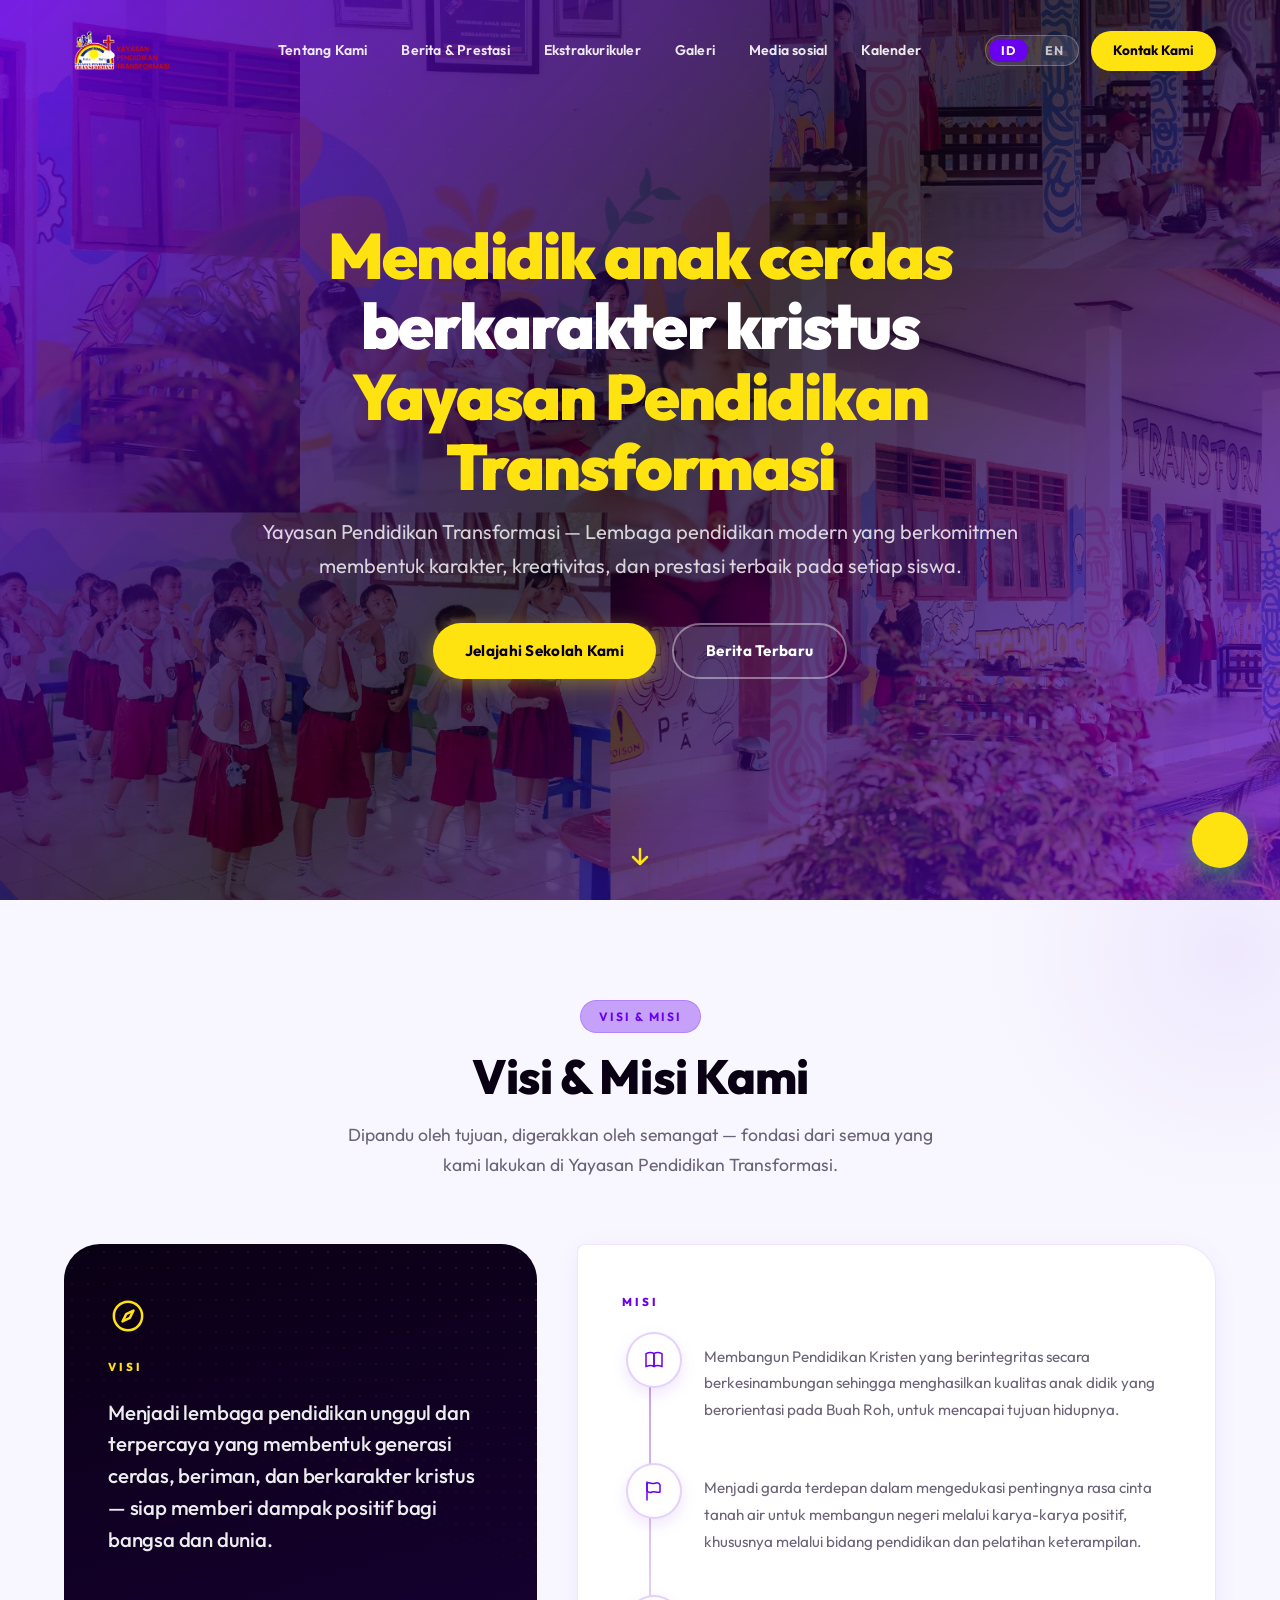
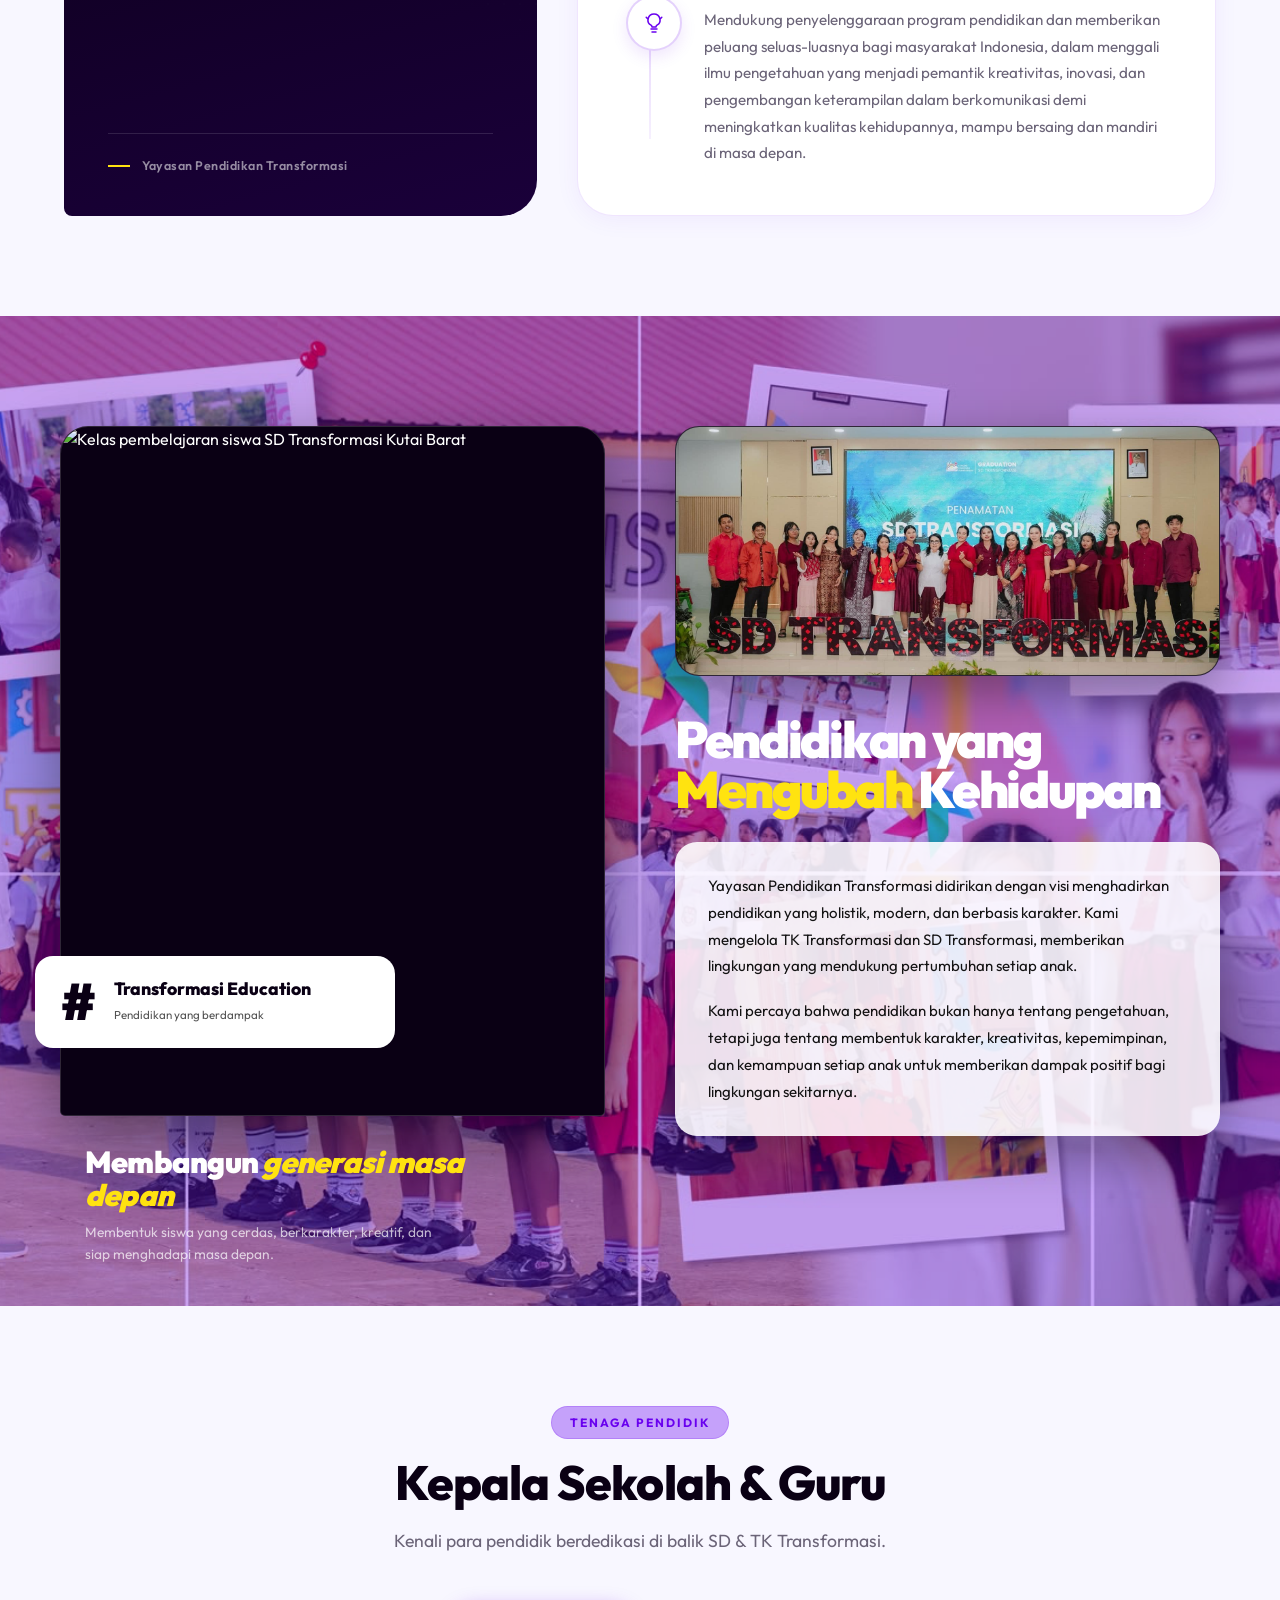
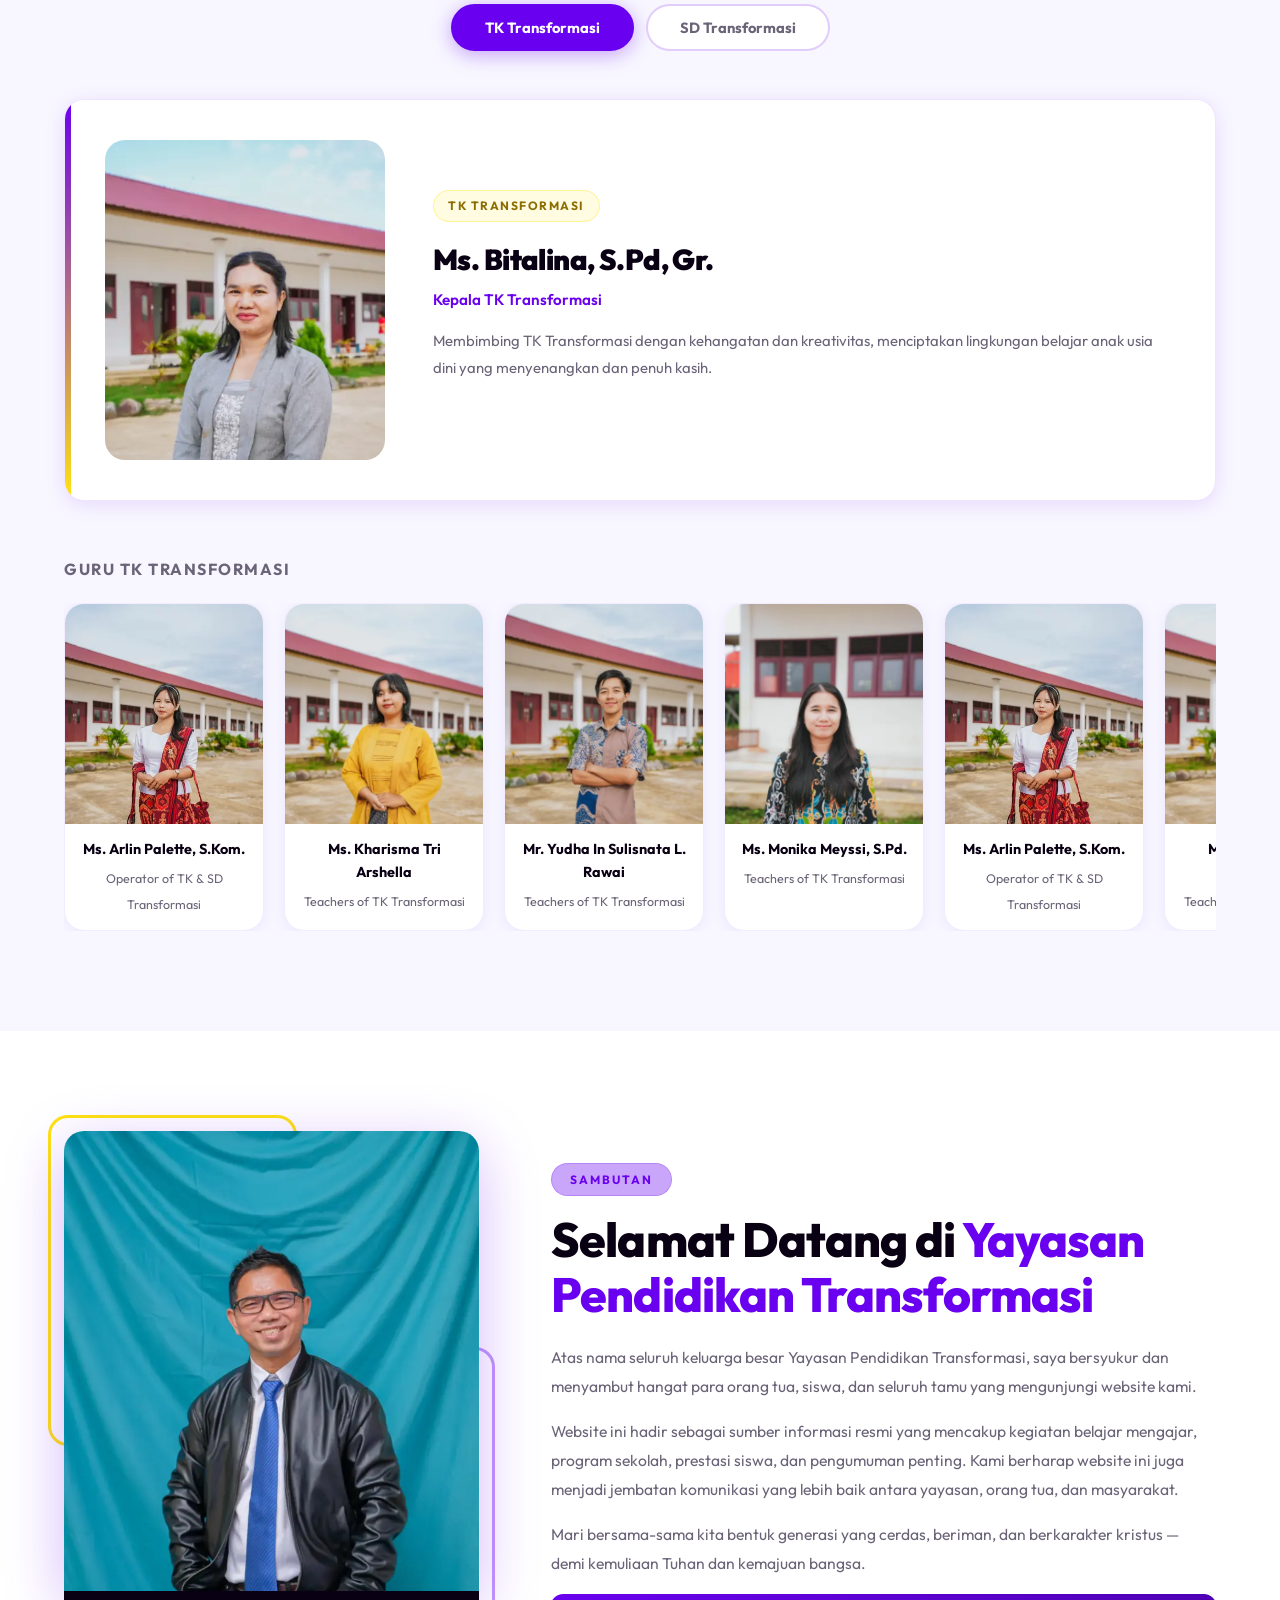
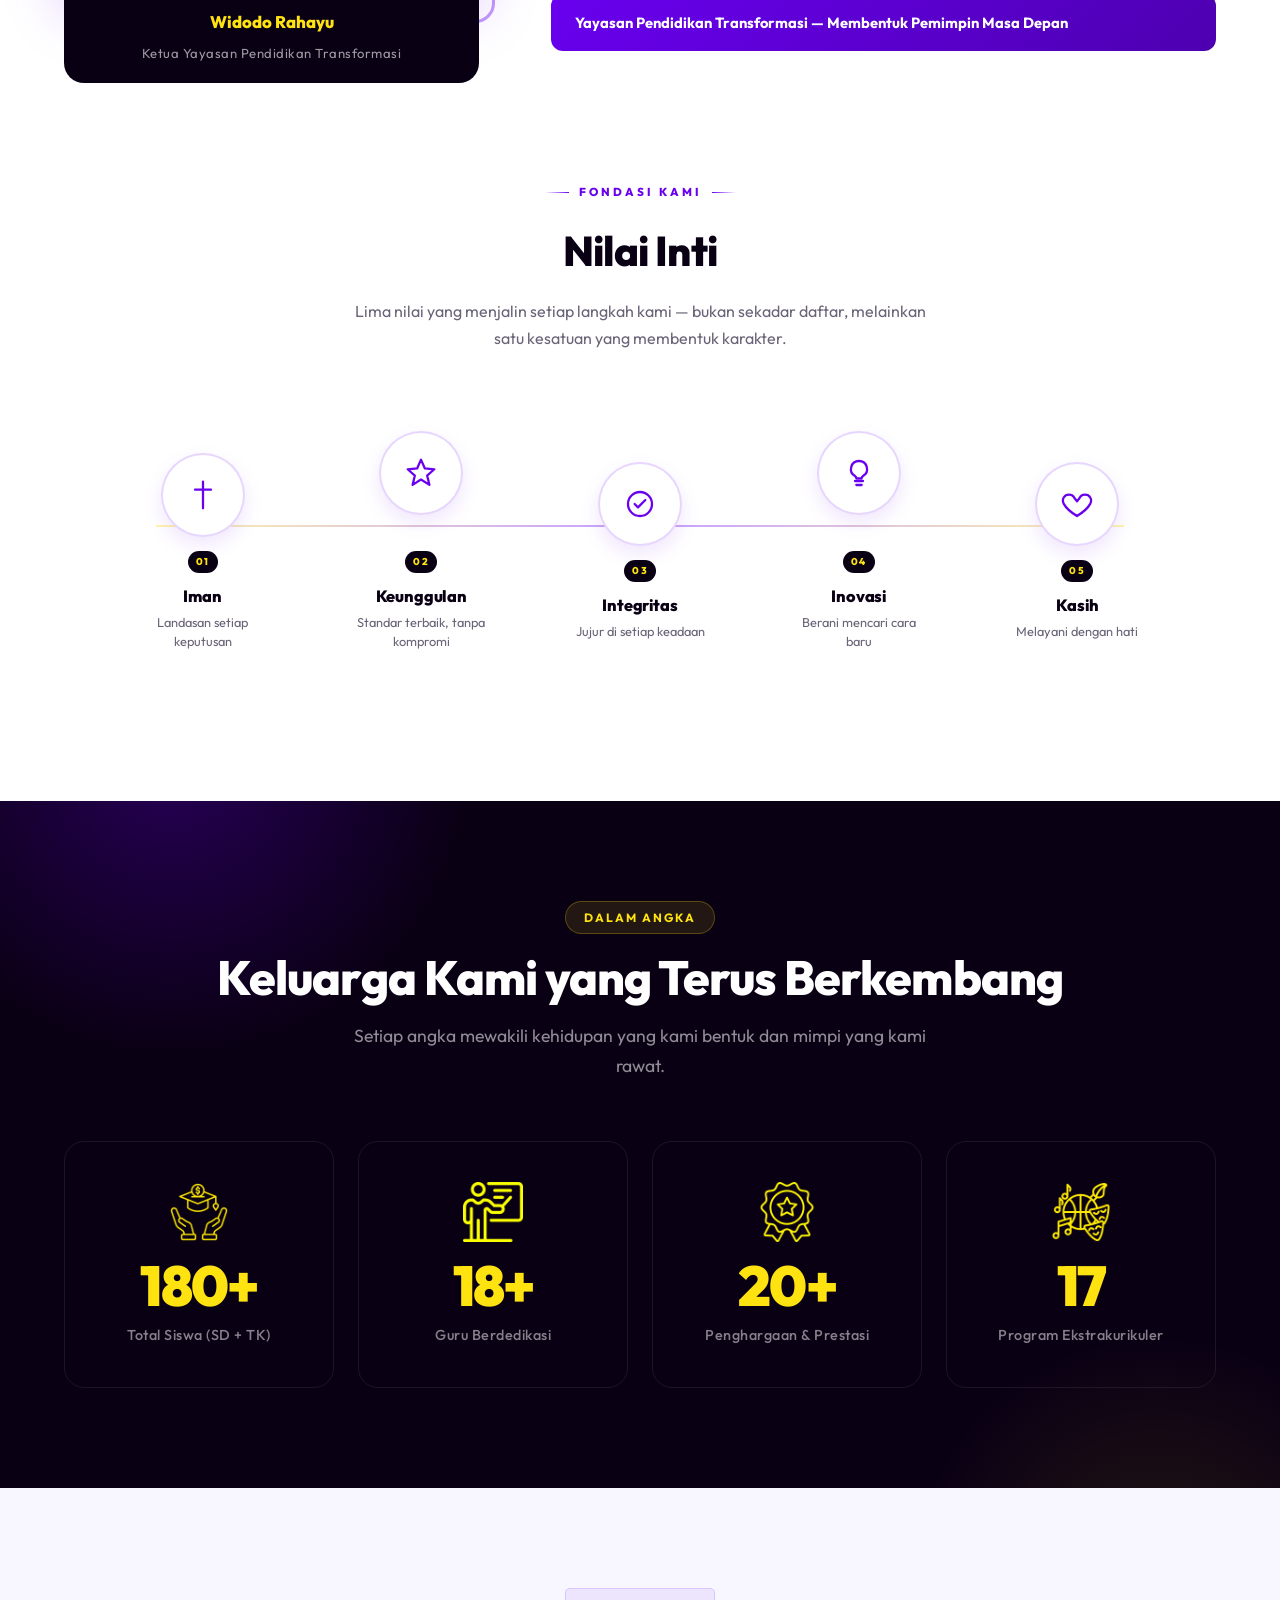
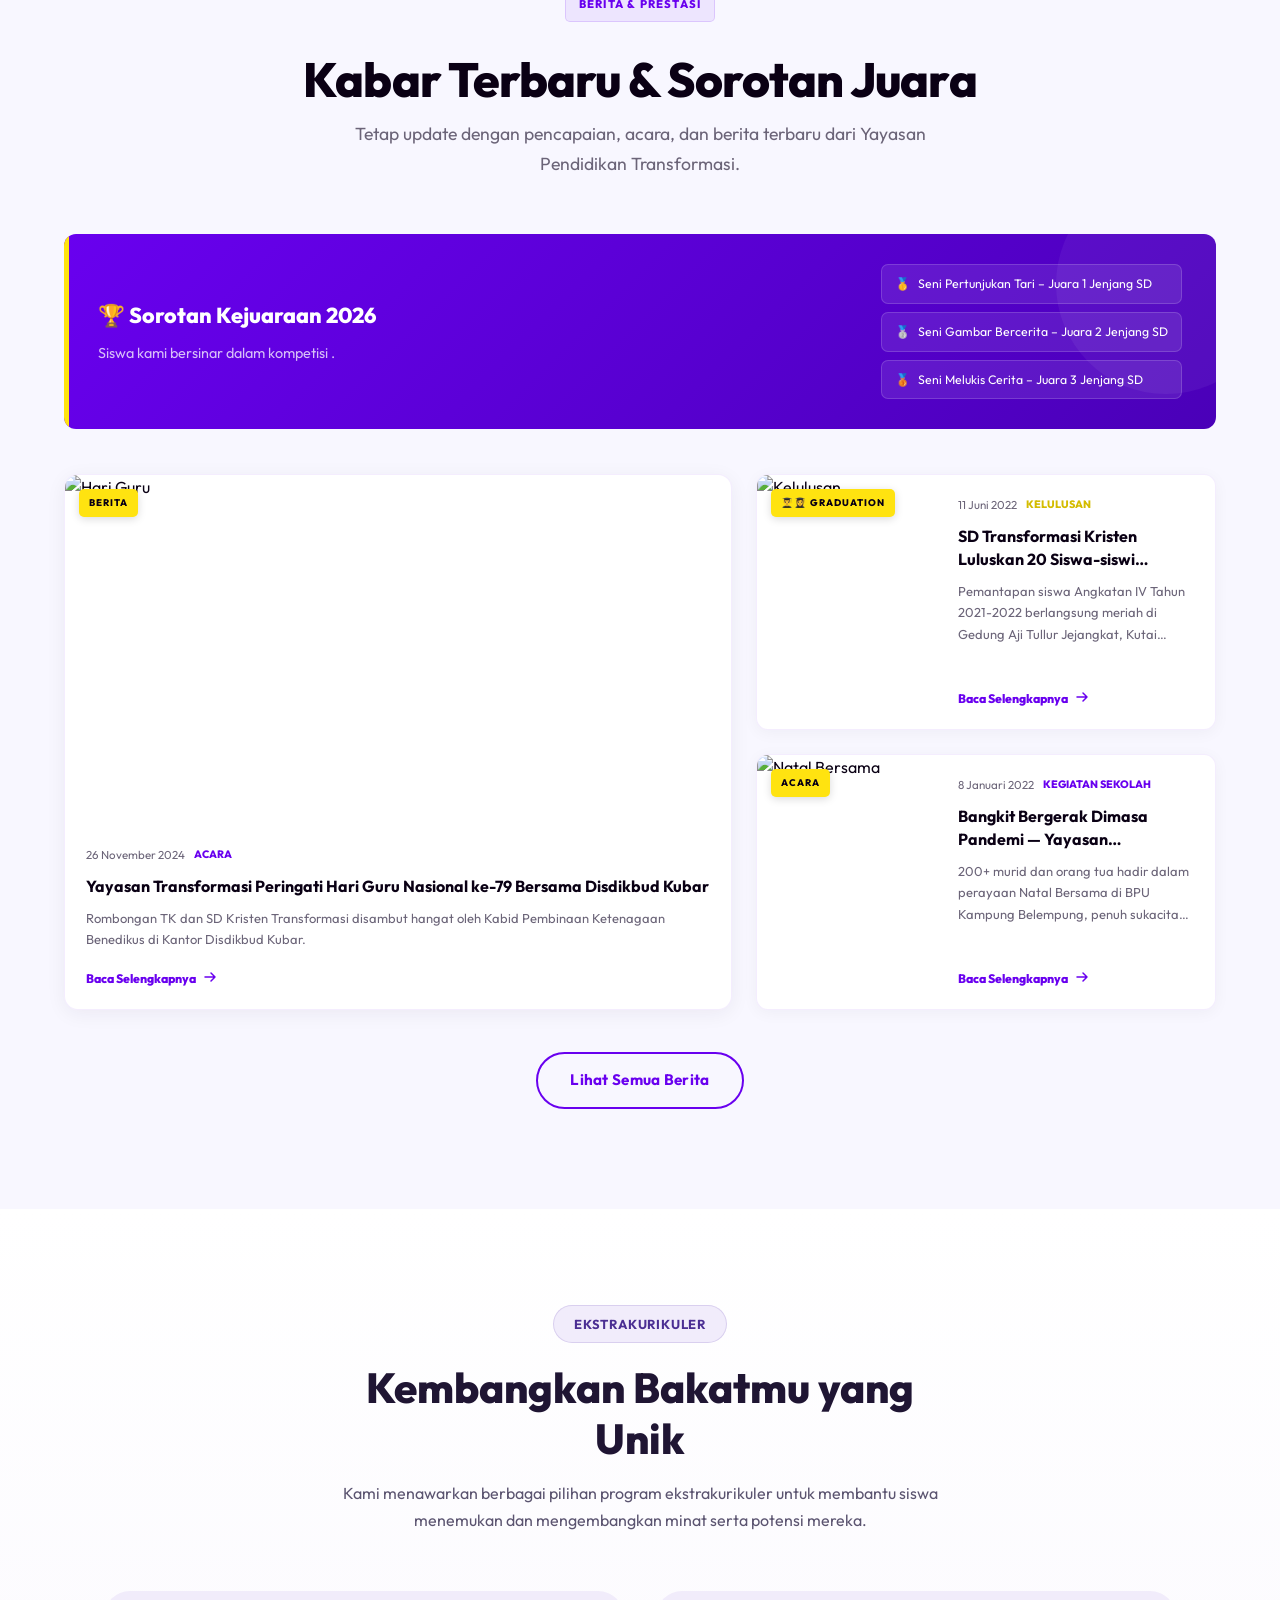
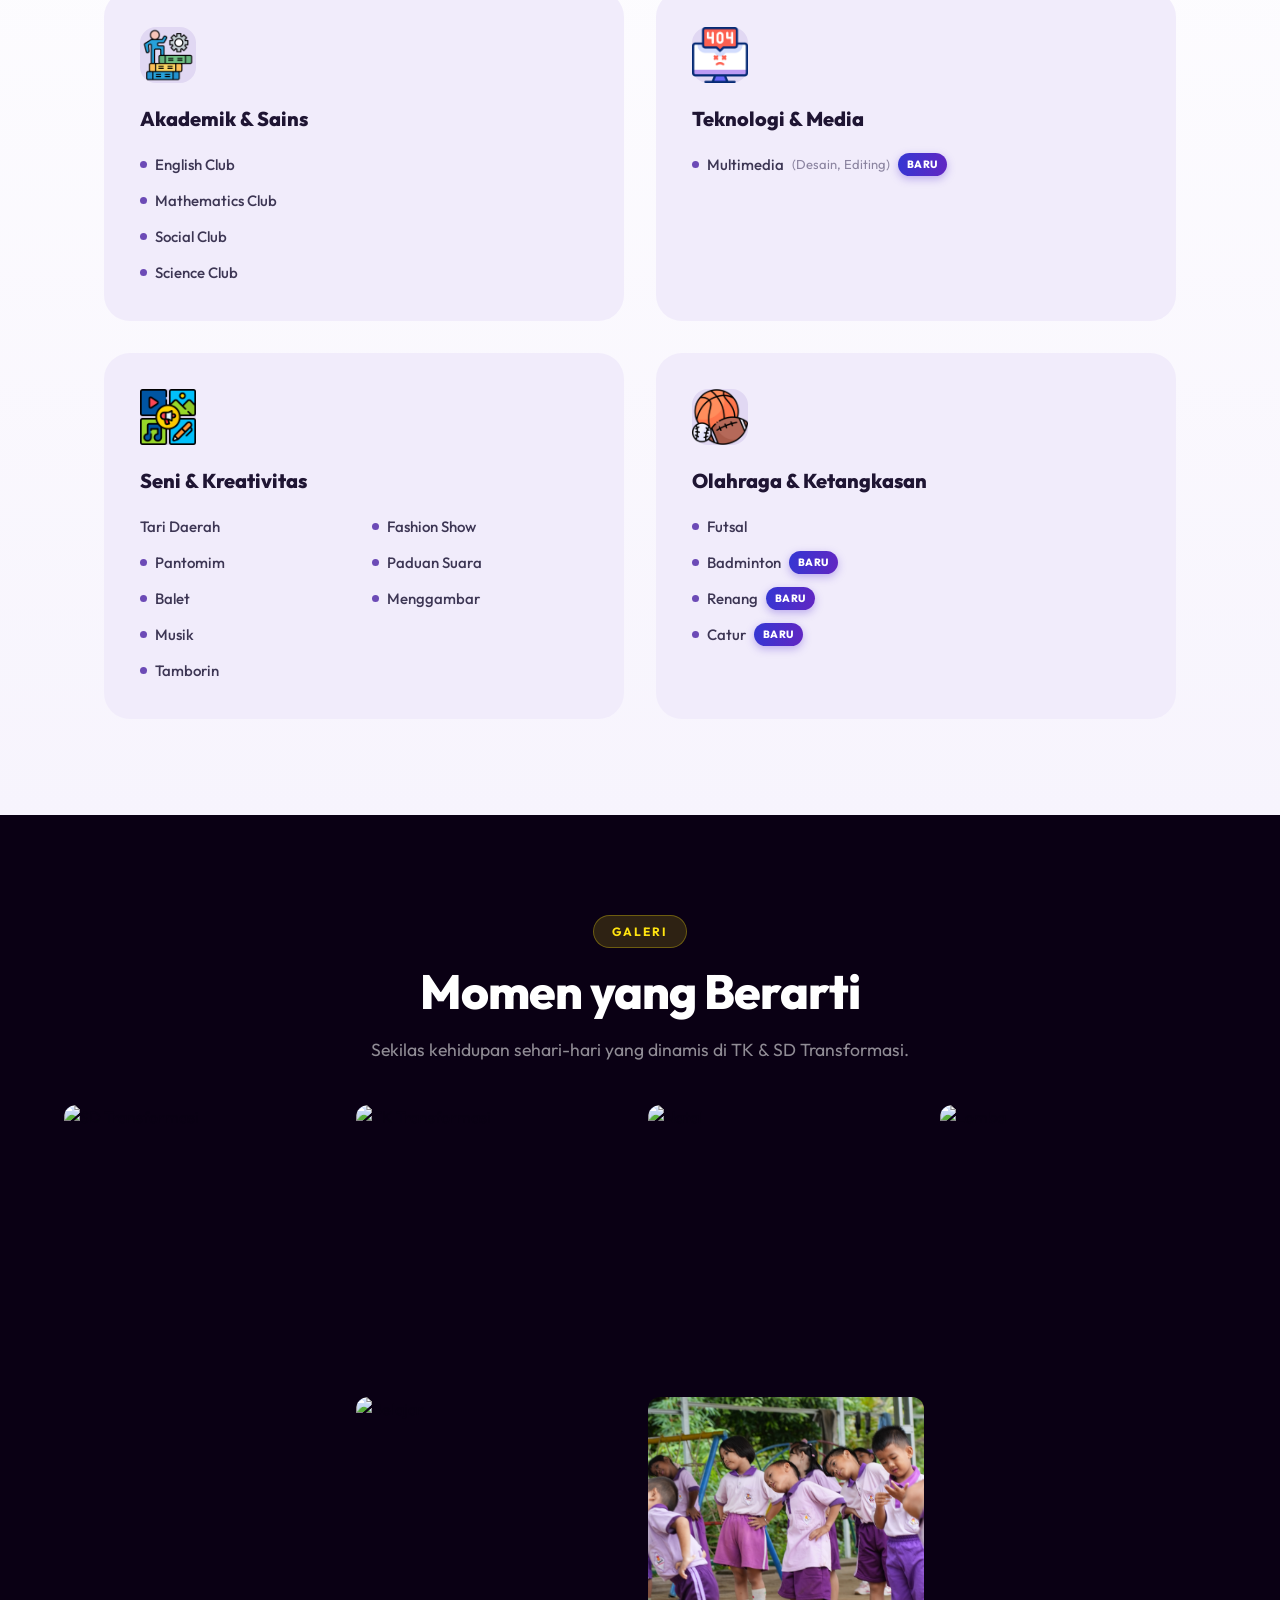
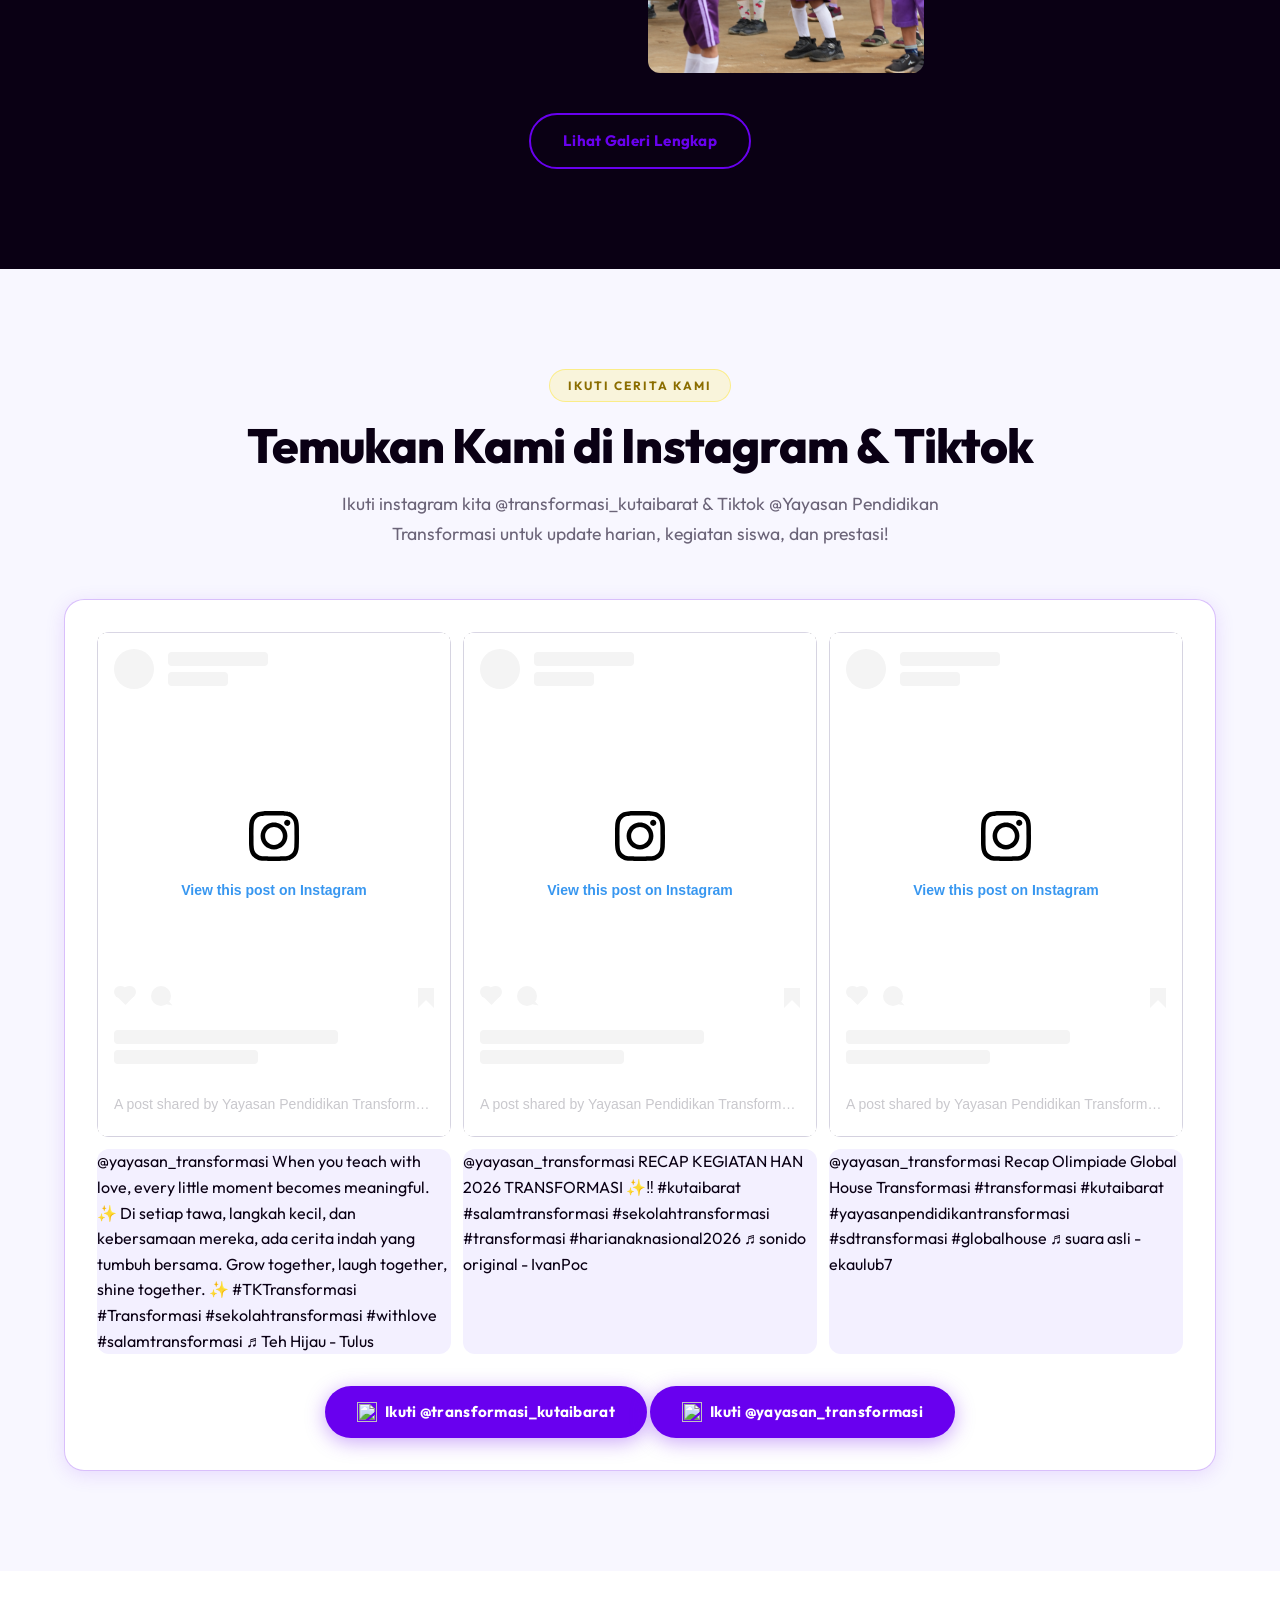
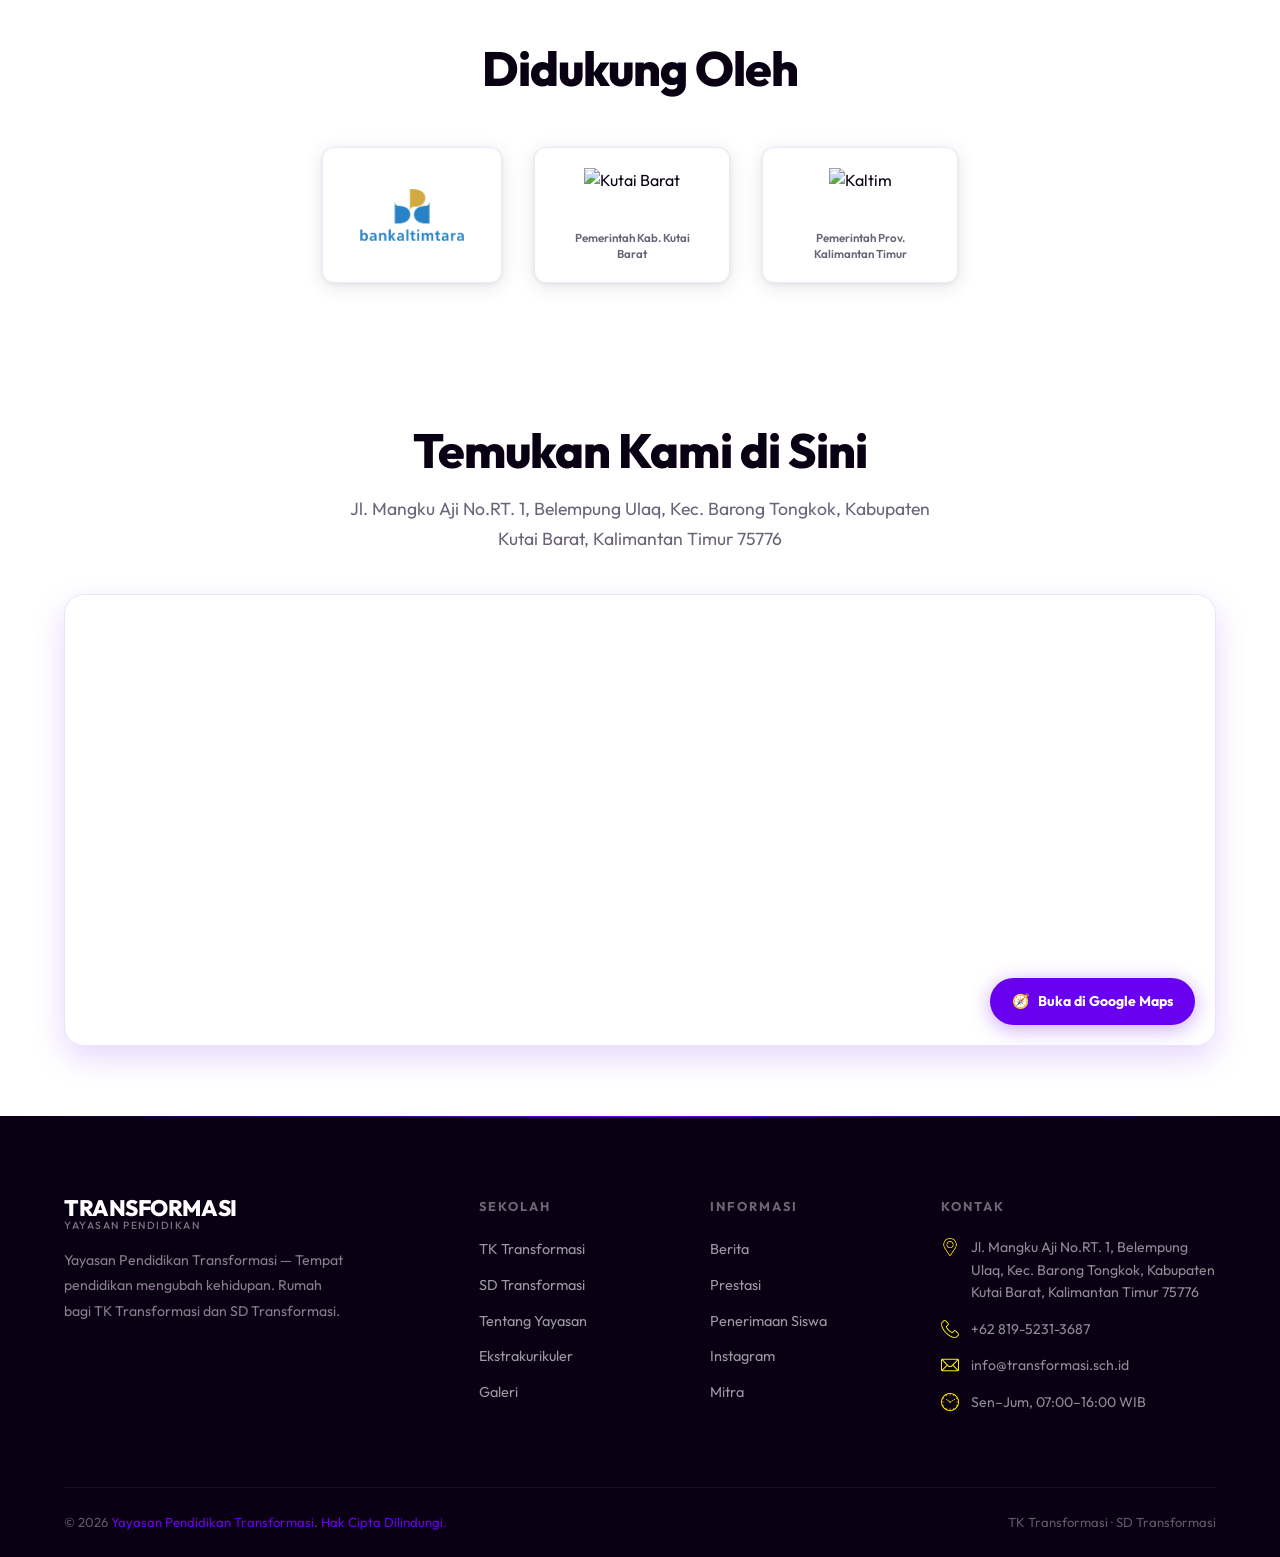
==== commit 33f2315a: "NN" ====
--- a/index.html
+++ b/index.html
@@ -493,10 +493,6 @@
             alt="MRS. SUTINI, Asisten Guru SD Transformasi" onerror="this.src=''" />
             <div class="guru-card-info"><strong>MRS.SUTINI</strong><span>Ast. Teachers of SD TRANSFORMASI</span></div>
           </div>
-          <div class="guru-card"><img src="assets/galeri/data guru/SD/Guru-sd (7)_result.webp "
-            alt="MR. Jhon Prianto, S.Pd, Guru SD Transformasi" onerror="this.src=''" />
-            <div class="guru-card-info"><strong>MR. ⁠Jhon Prianto, S.Pd</strong><span>Teachers of SD TRANSFORMASI</span></div>
-          </div>
           <div class="guru-card"><img src="assets/galeri/data guru/SD/Guru-sd (8)_result.webp "
             alt="Ms. Angelia M. Budiman, S.Pd, Guru SD Transformasi" onerror="this.src=''" />
             <div class="guru-card-info"><strong>Ms.Angelia M. Budiman, S.Pd</strong><span>Teachers of SD TRANSFORMASI</span></div>
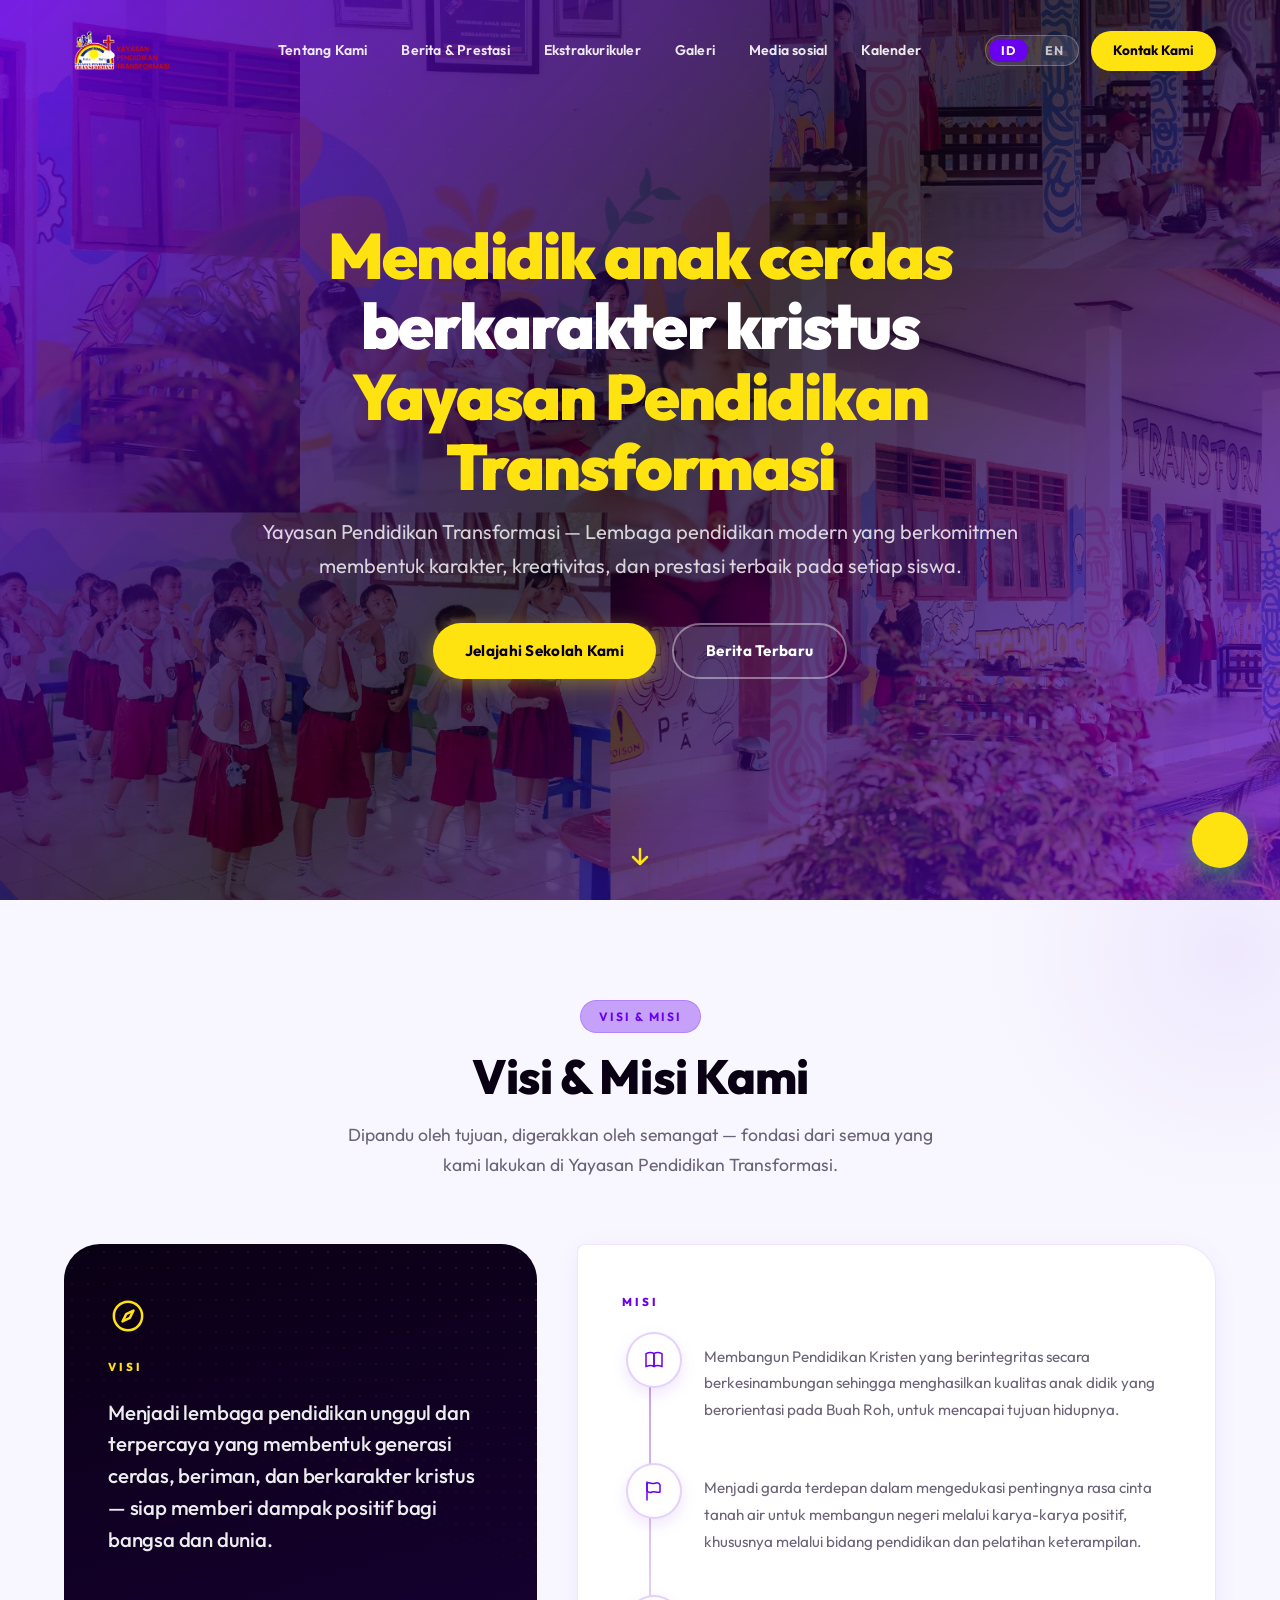
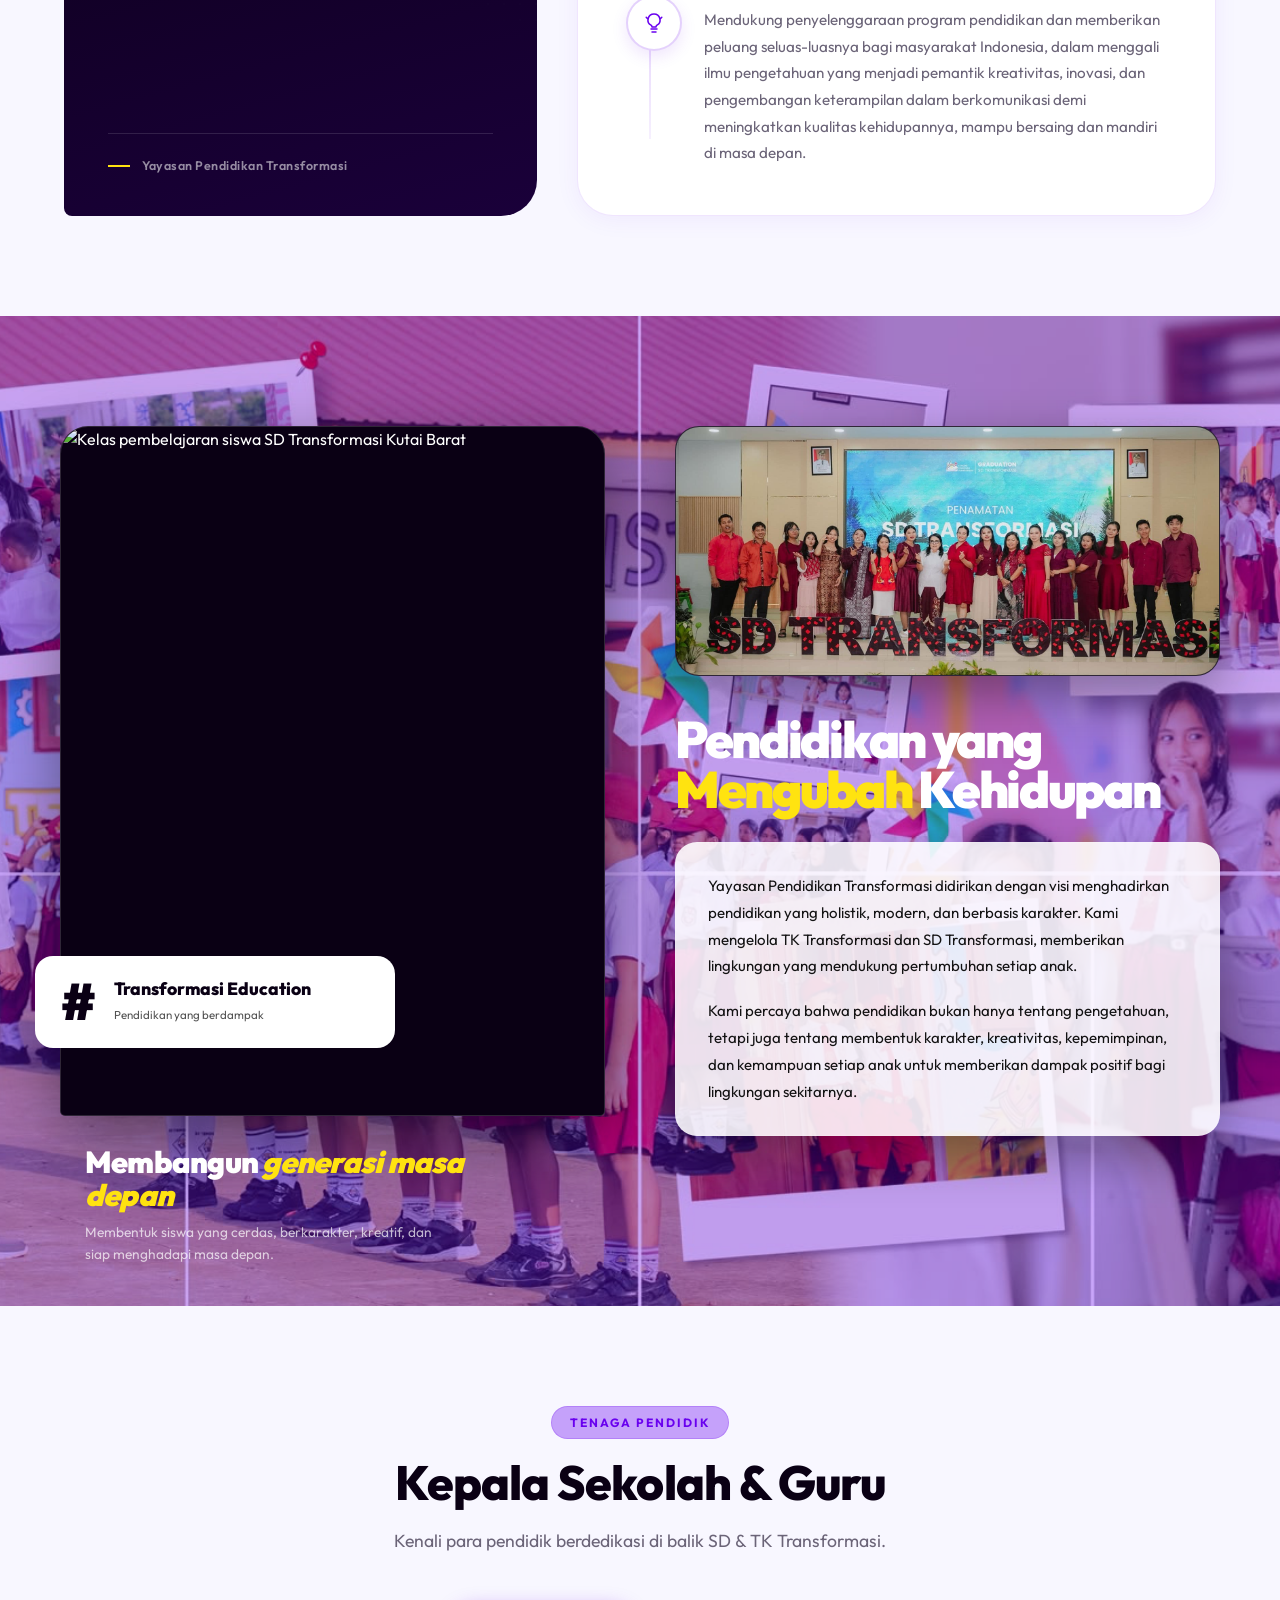
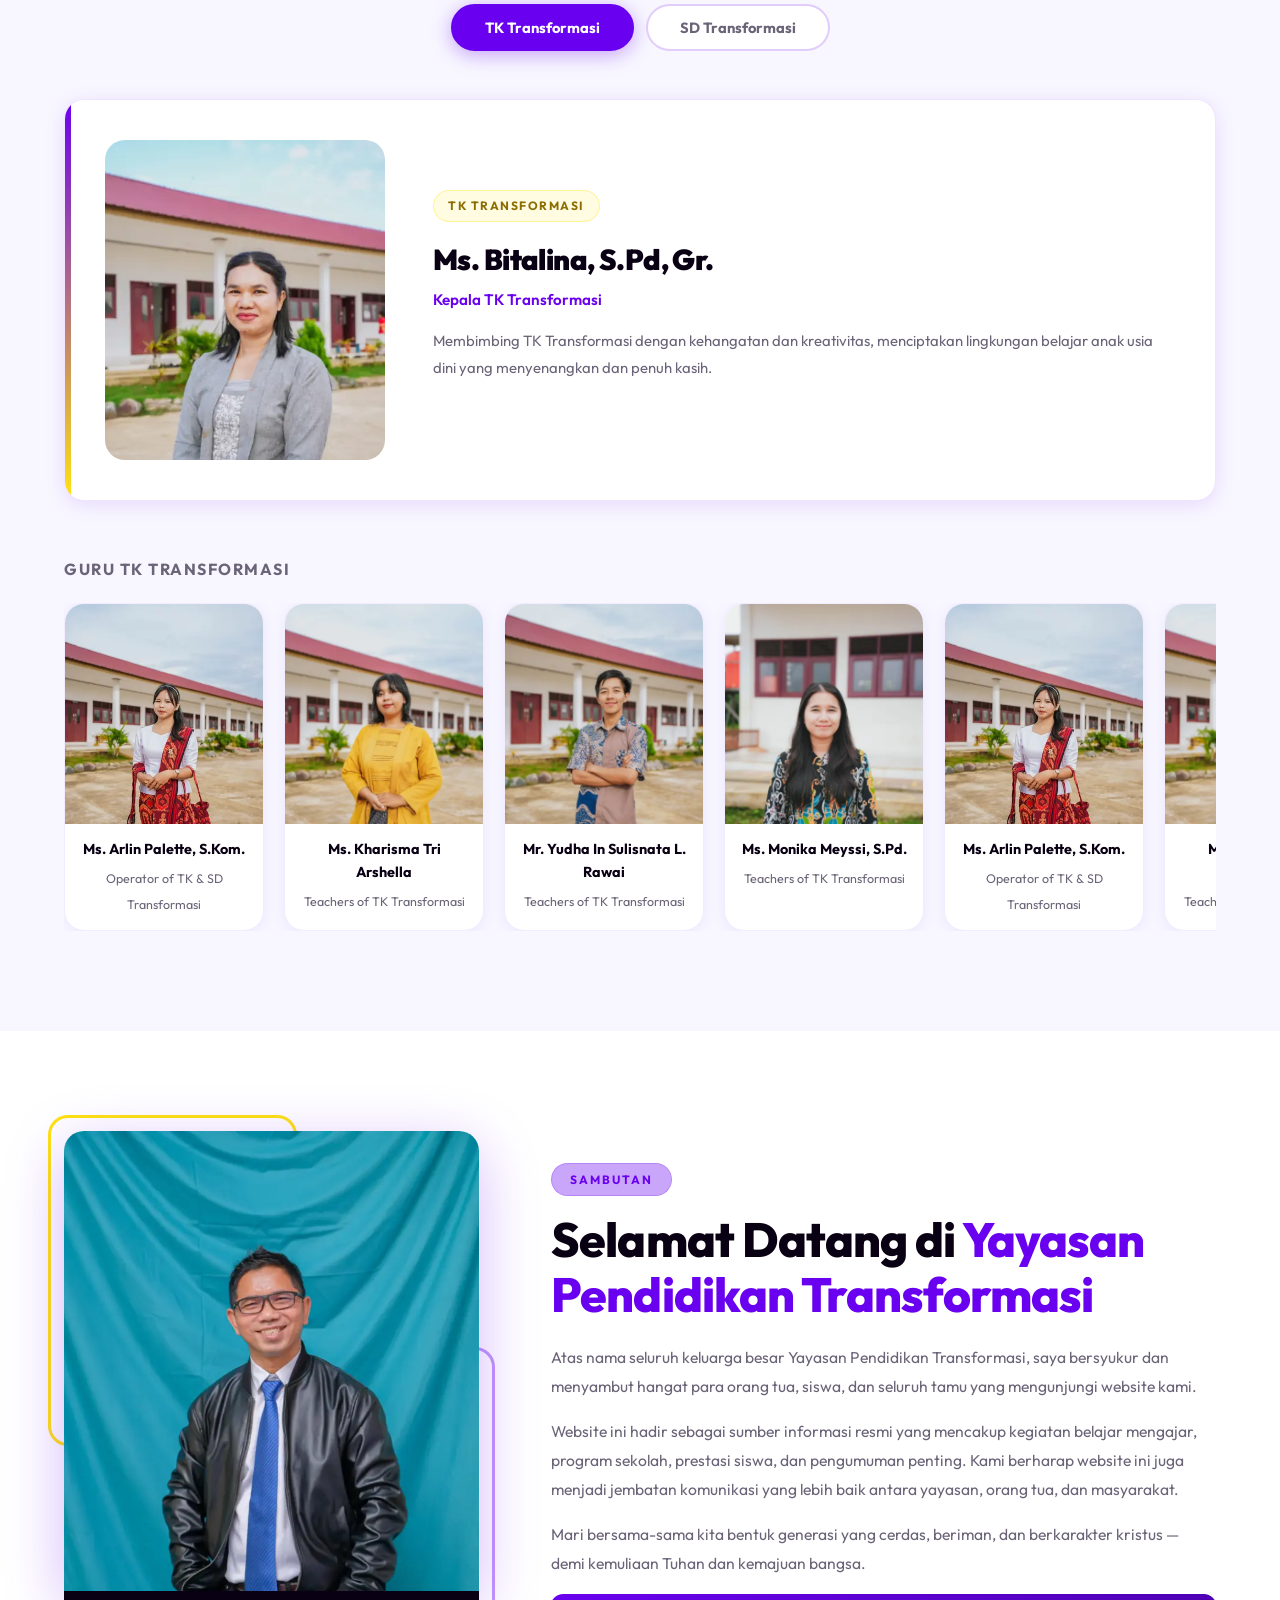
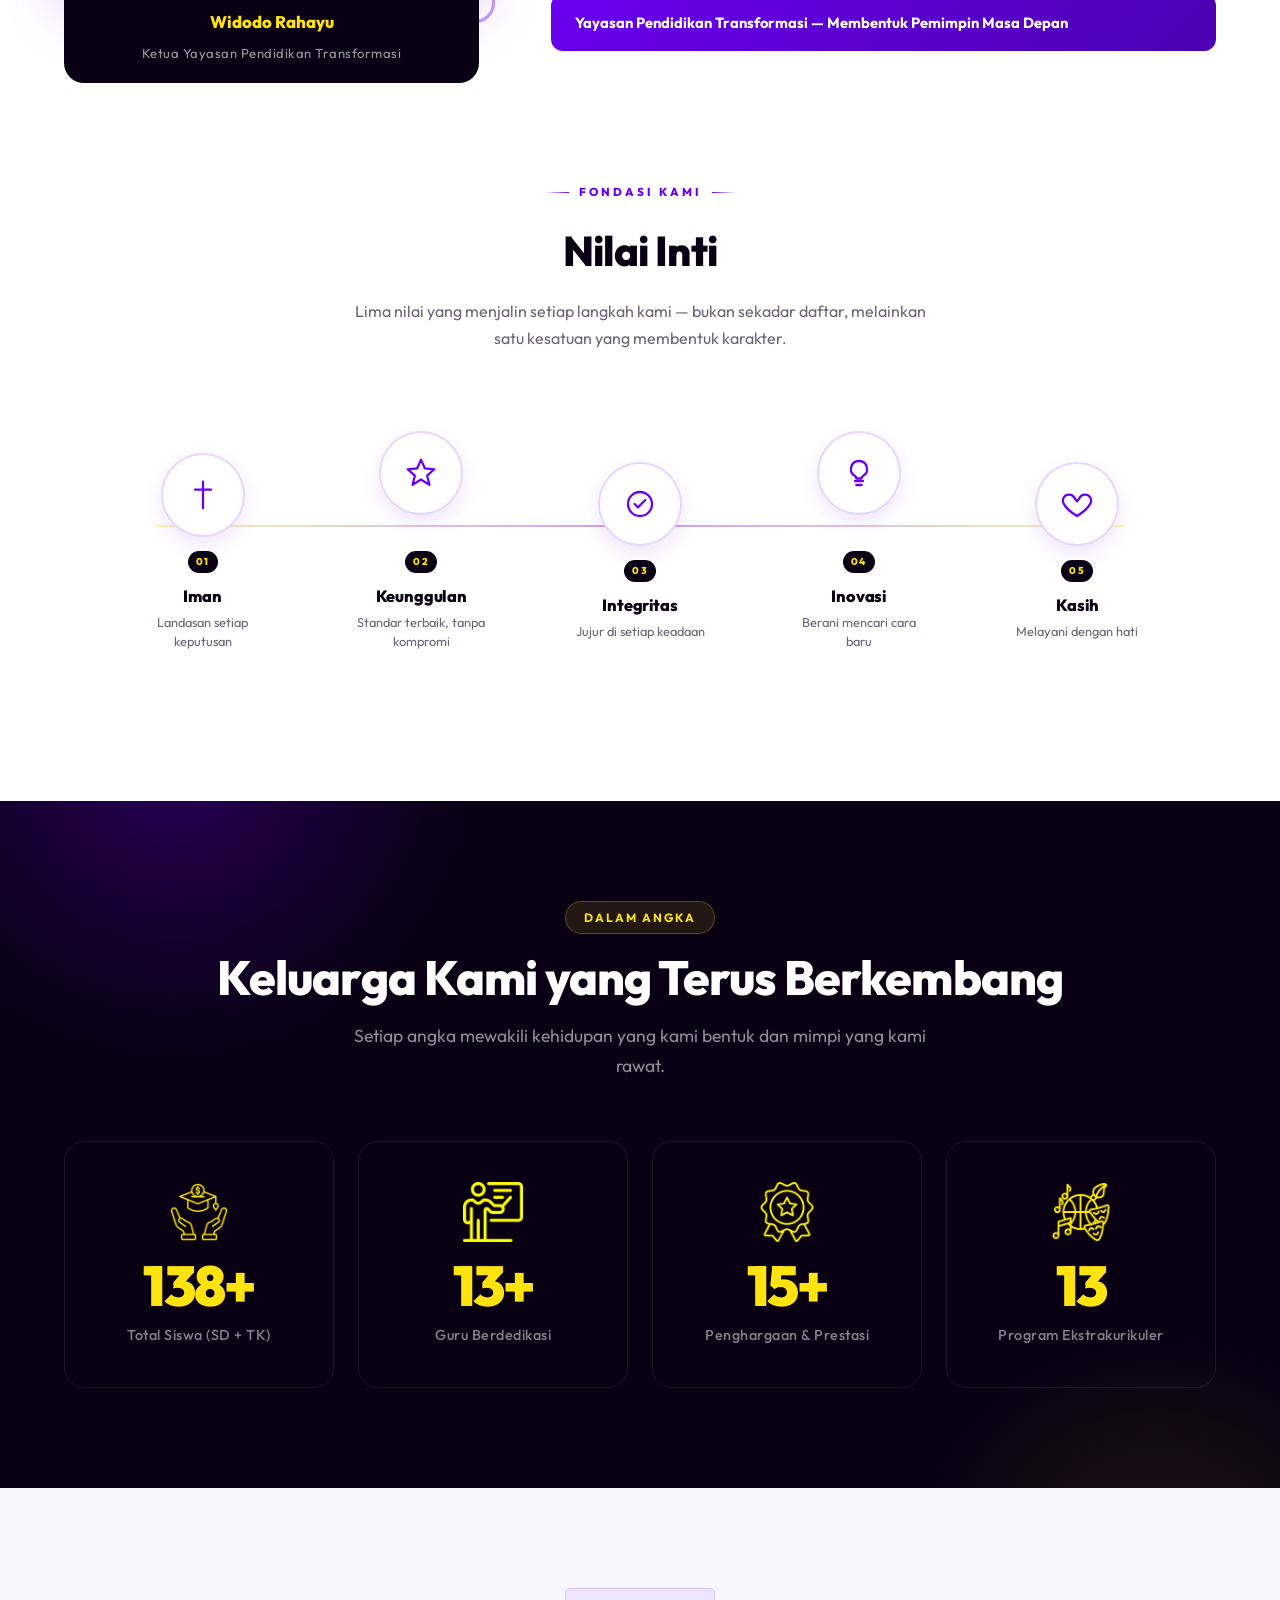
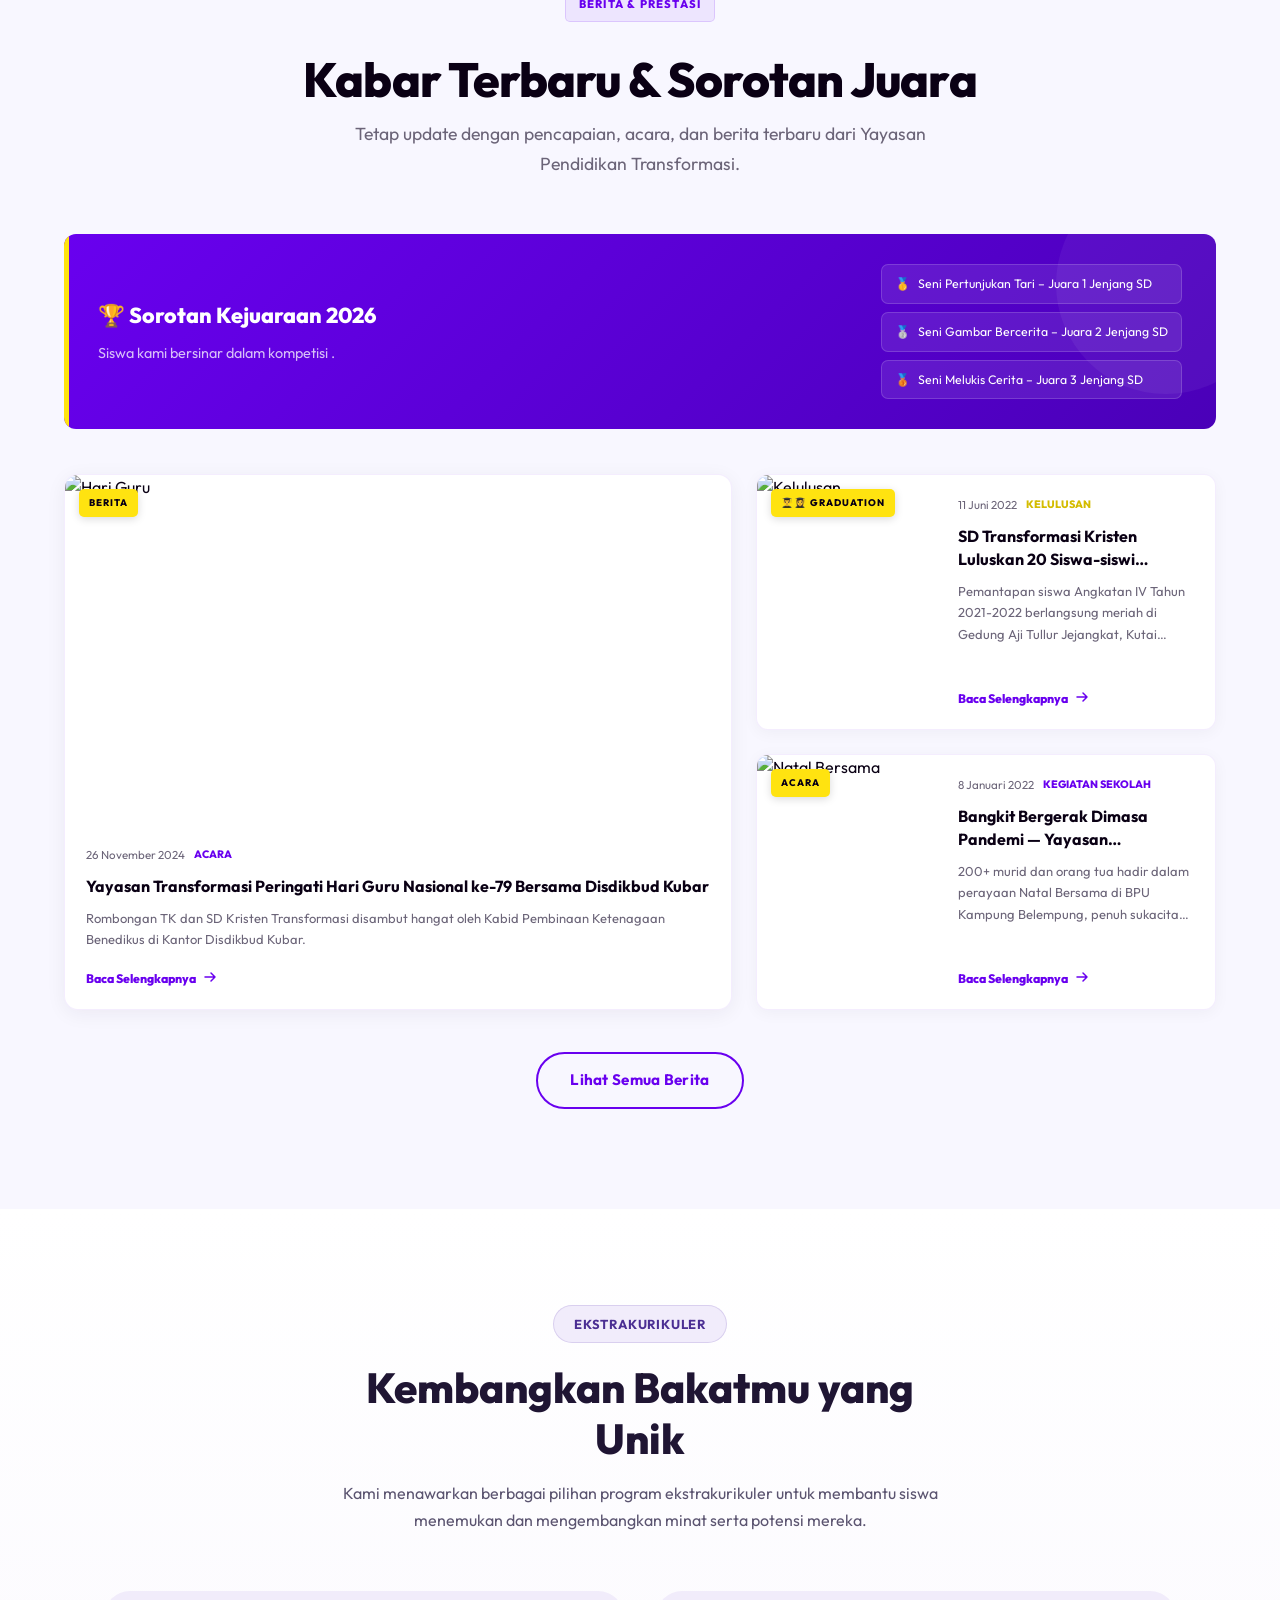
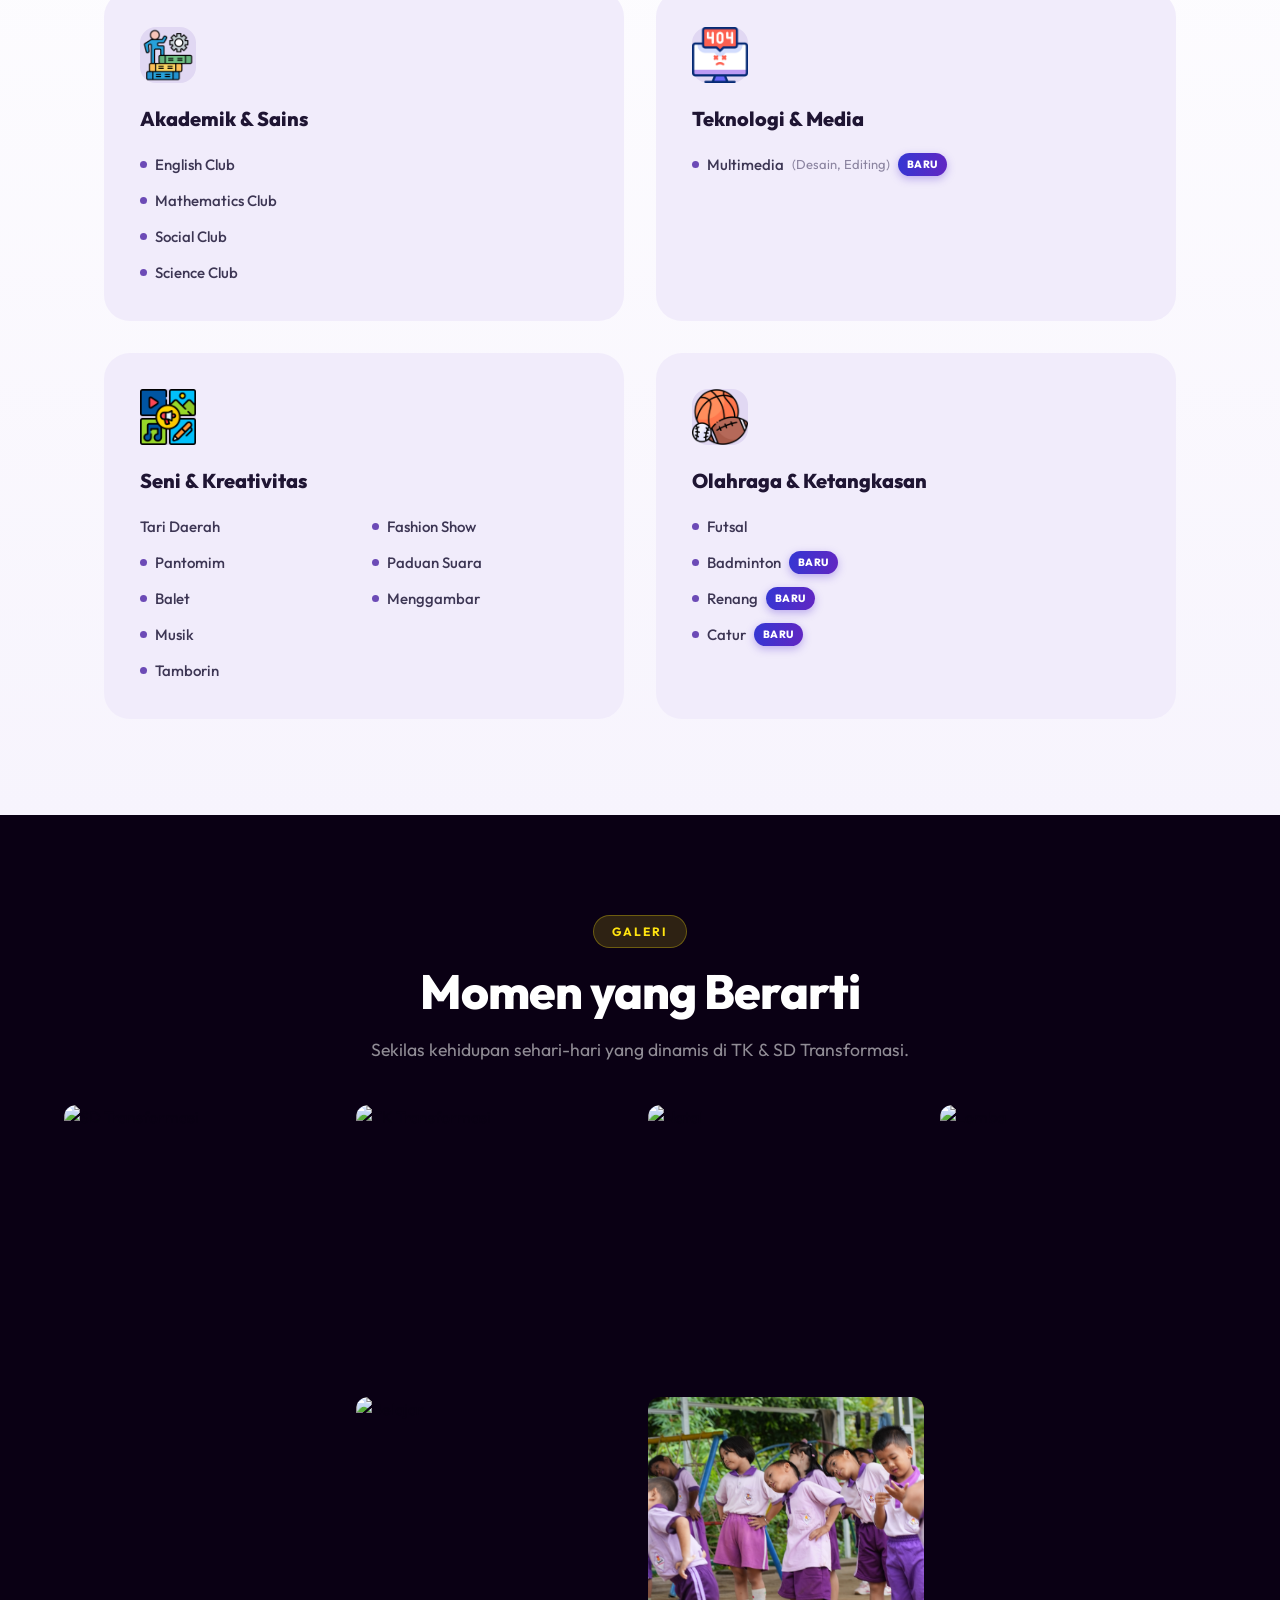
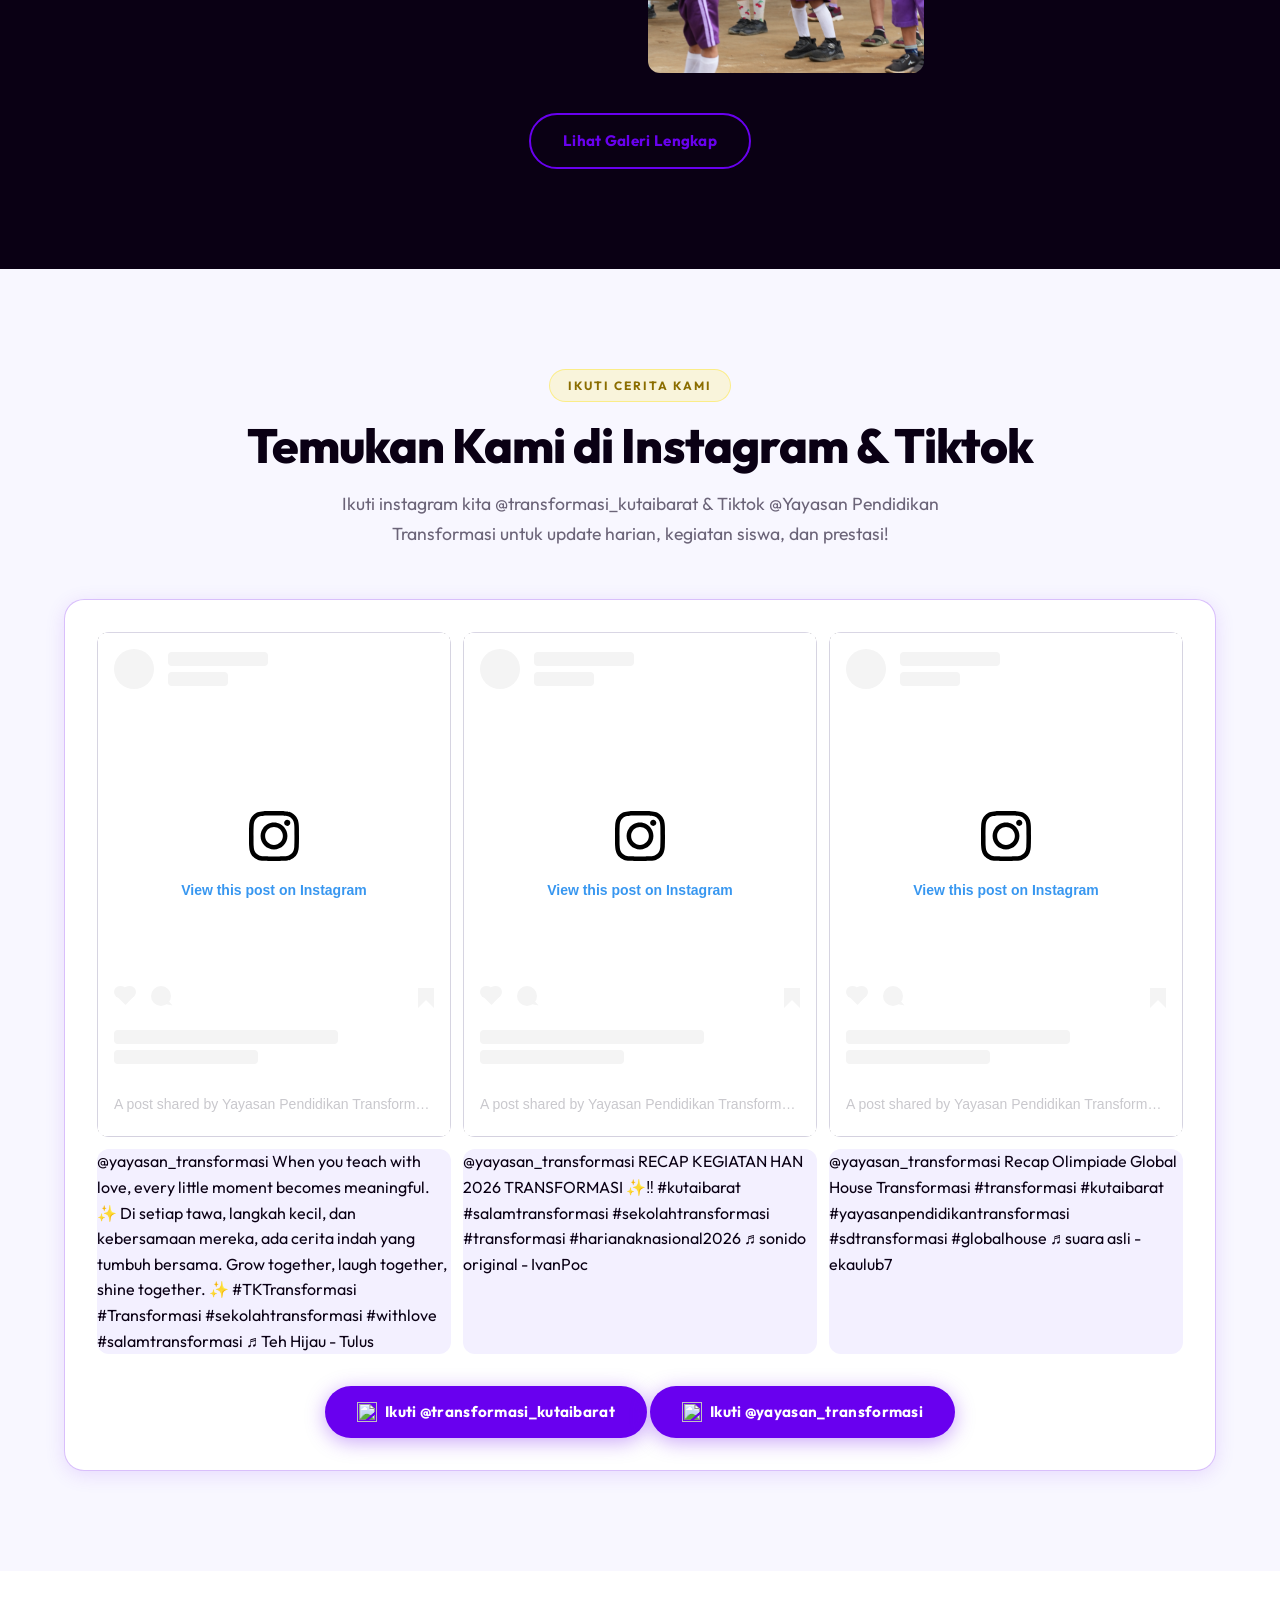
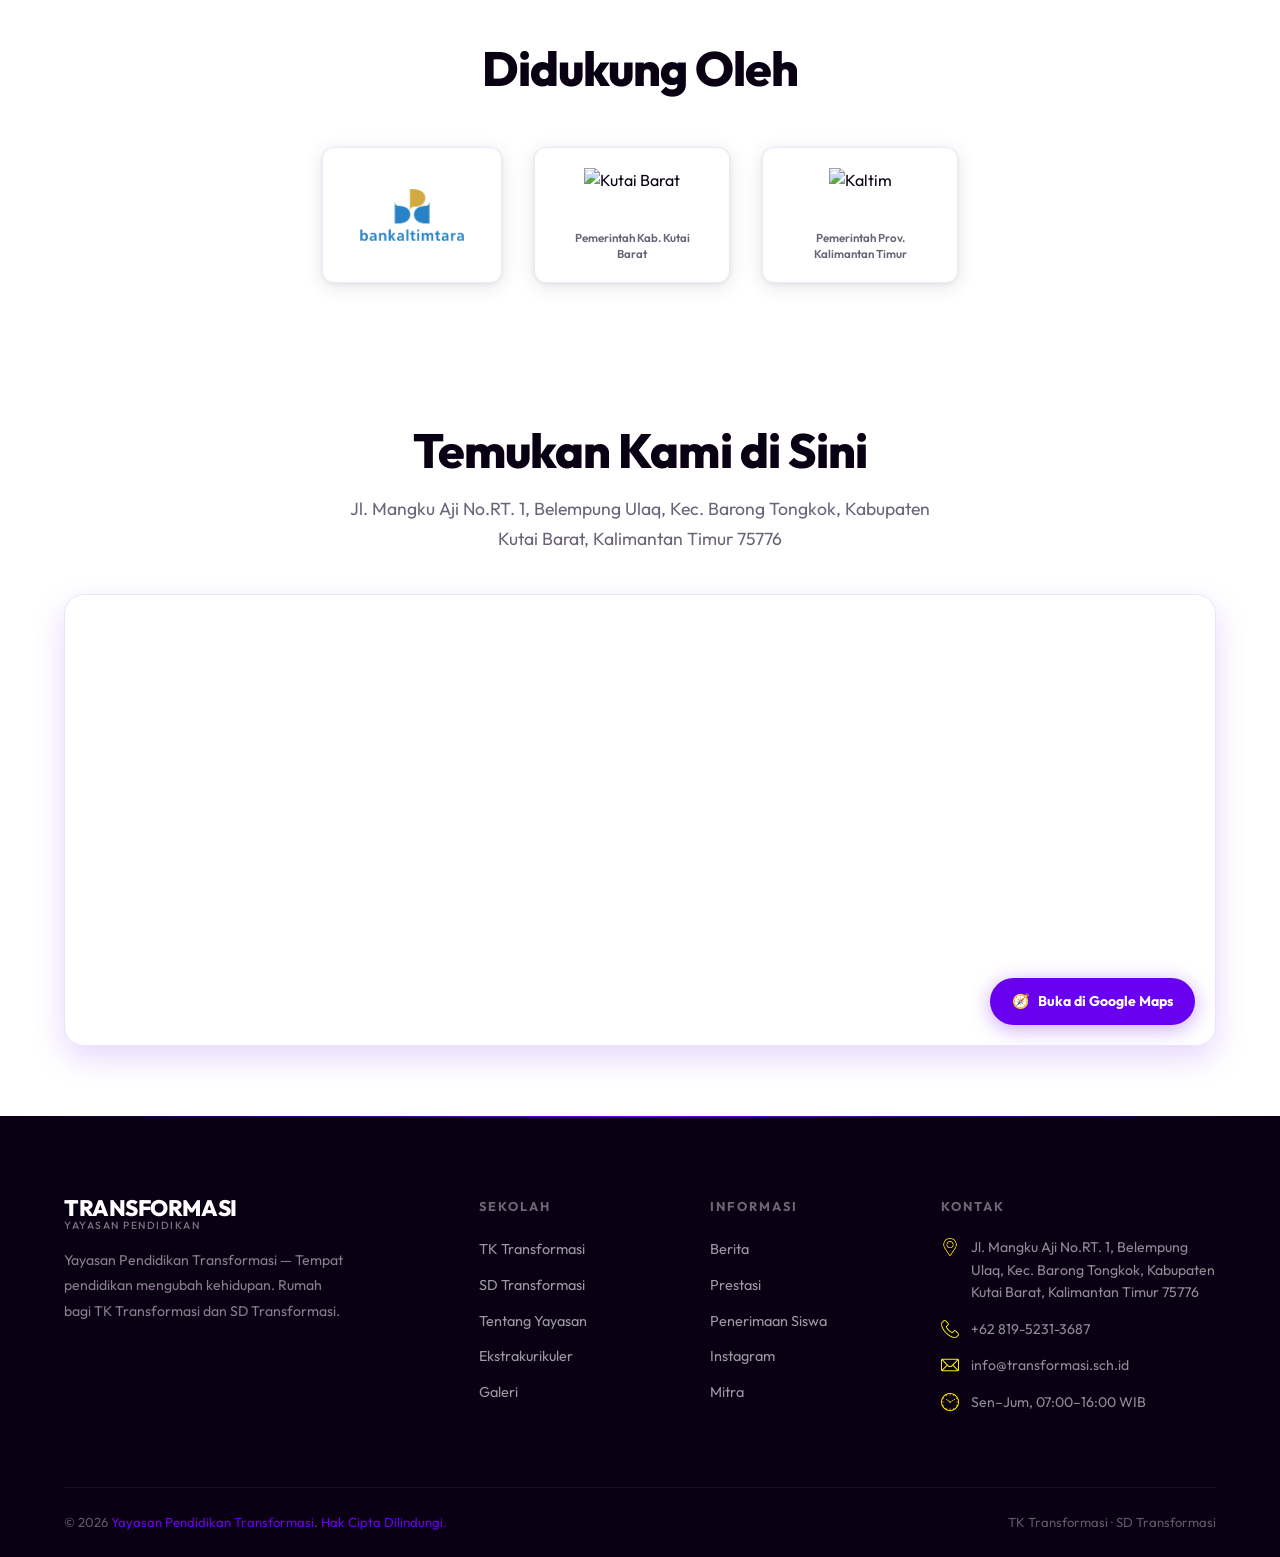
==== commit a2258e2b: "b" ====
--- a/index.html
+++ b/index.html
@@ -25,7 +25,7 @@
   <link rel="stylesheet" href="style.css" />
   <!-- Favicon placeholder -->
   
-  <link rel="icon" type="image/png" href="assets/logo.png" />
+  <link rel="icon" type="image/png" sizes="96x96" href="/assets/logo.png" />
   <script type="application/ld+json">
 {
   "@context": "https://schema.org",
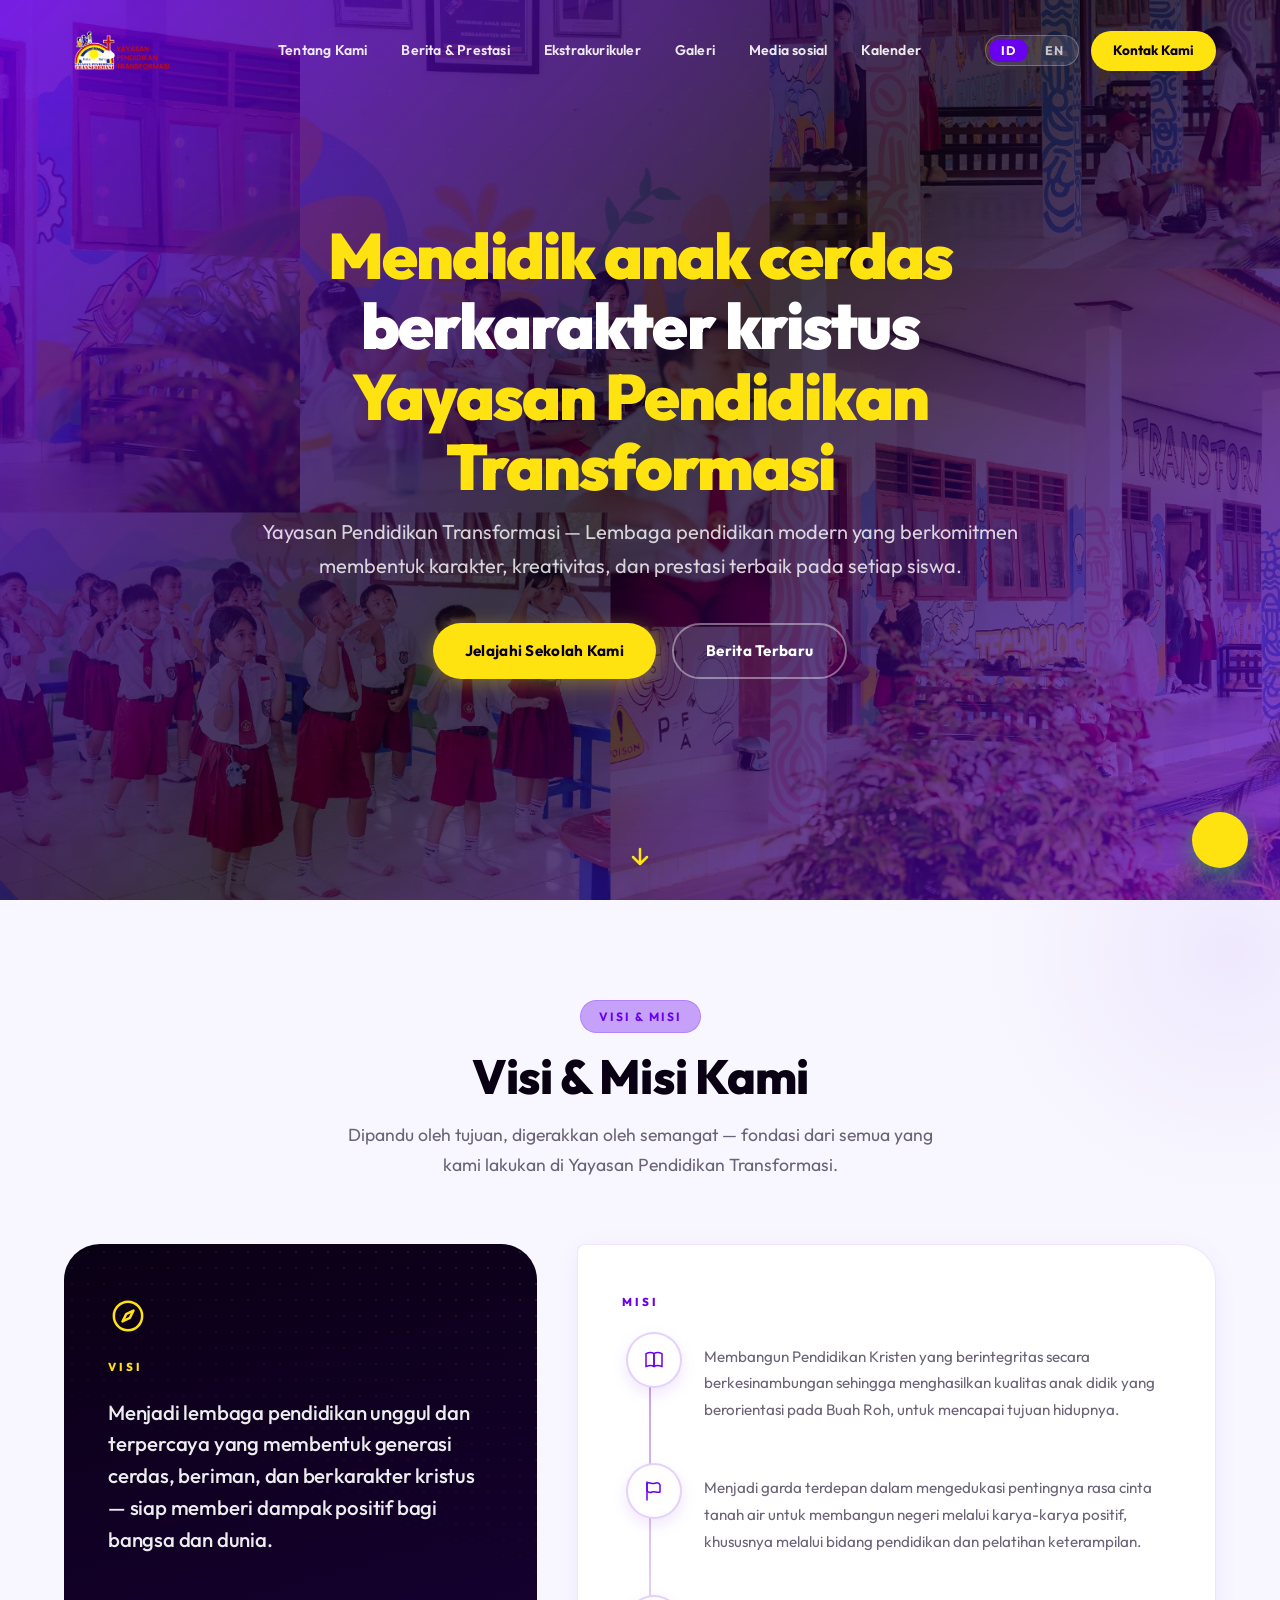
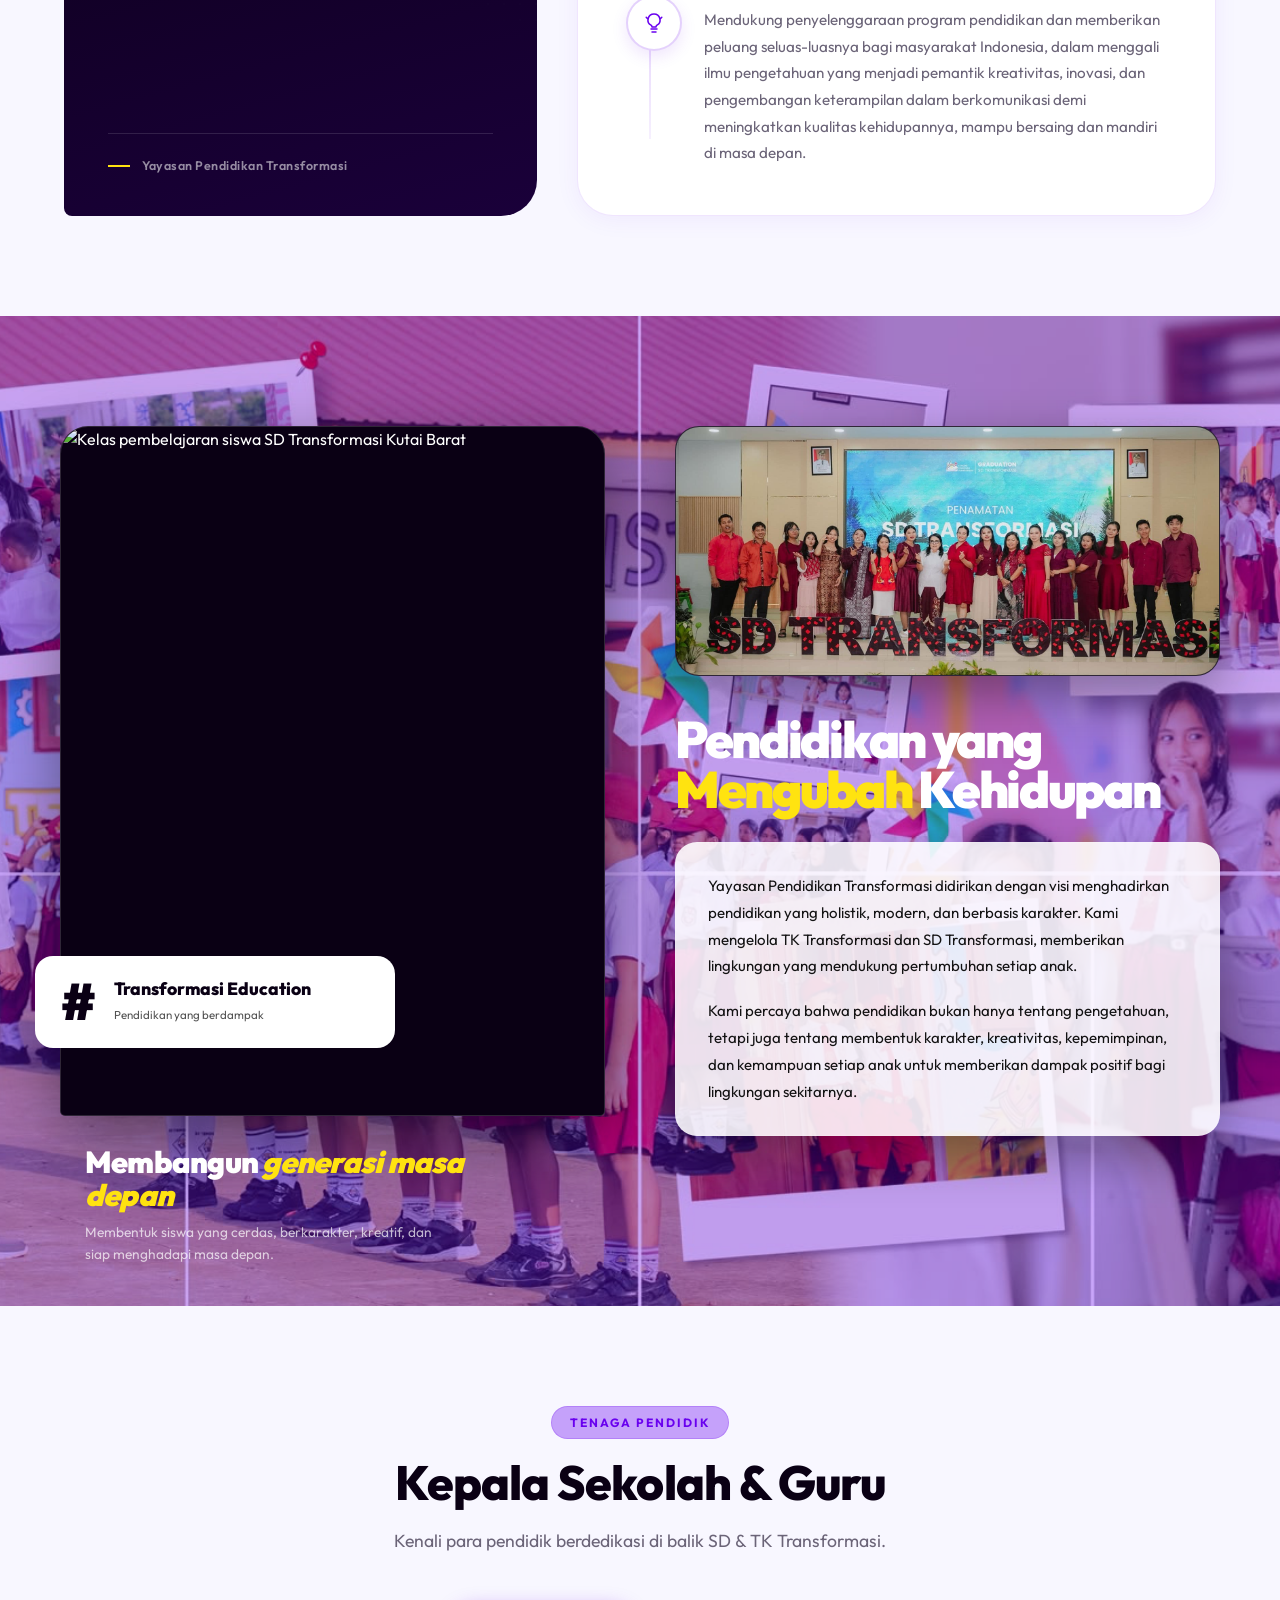
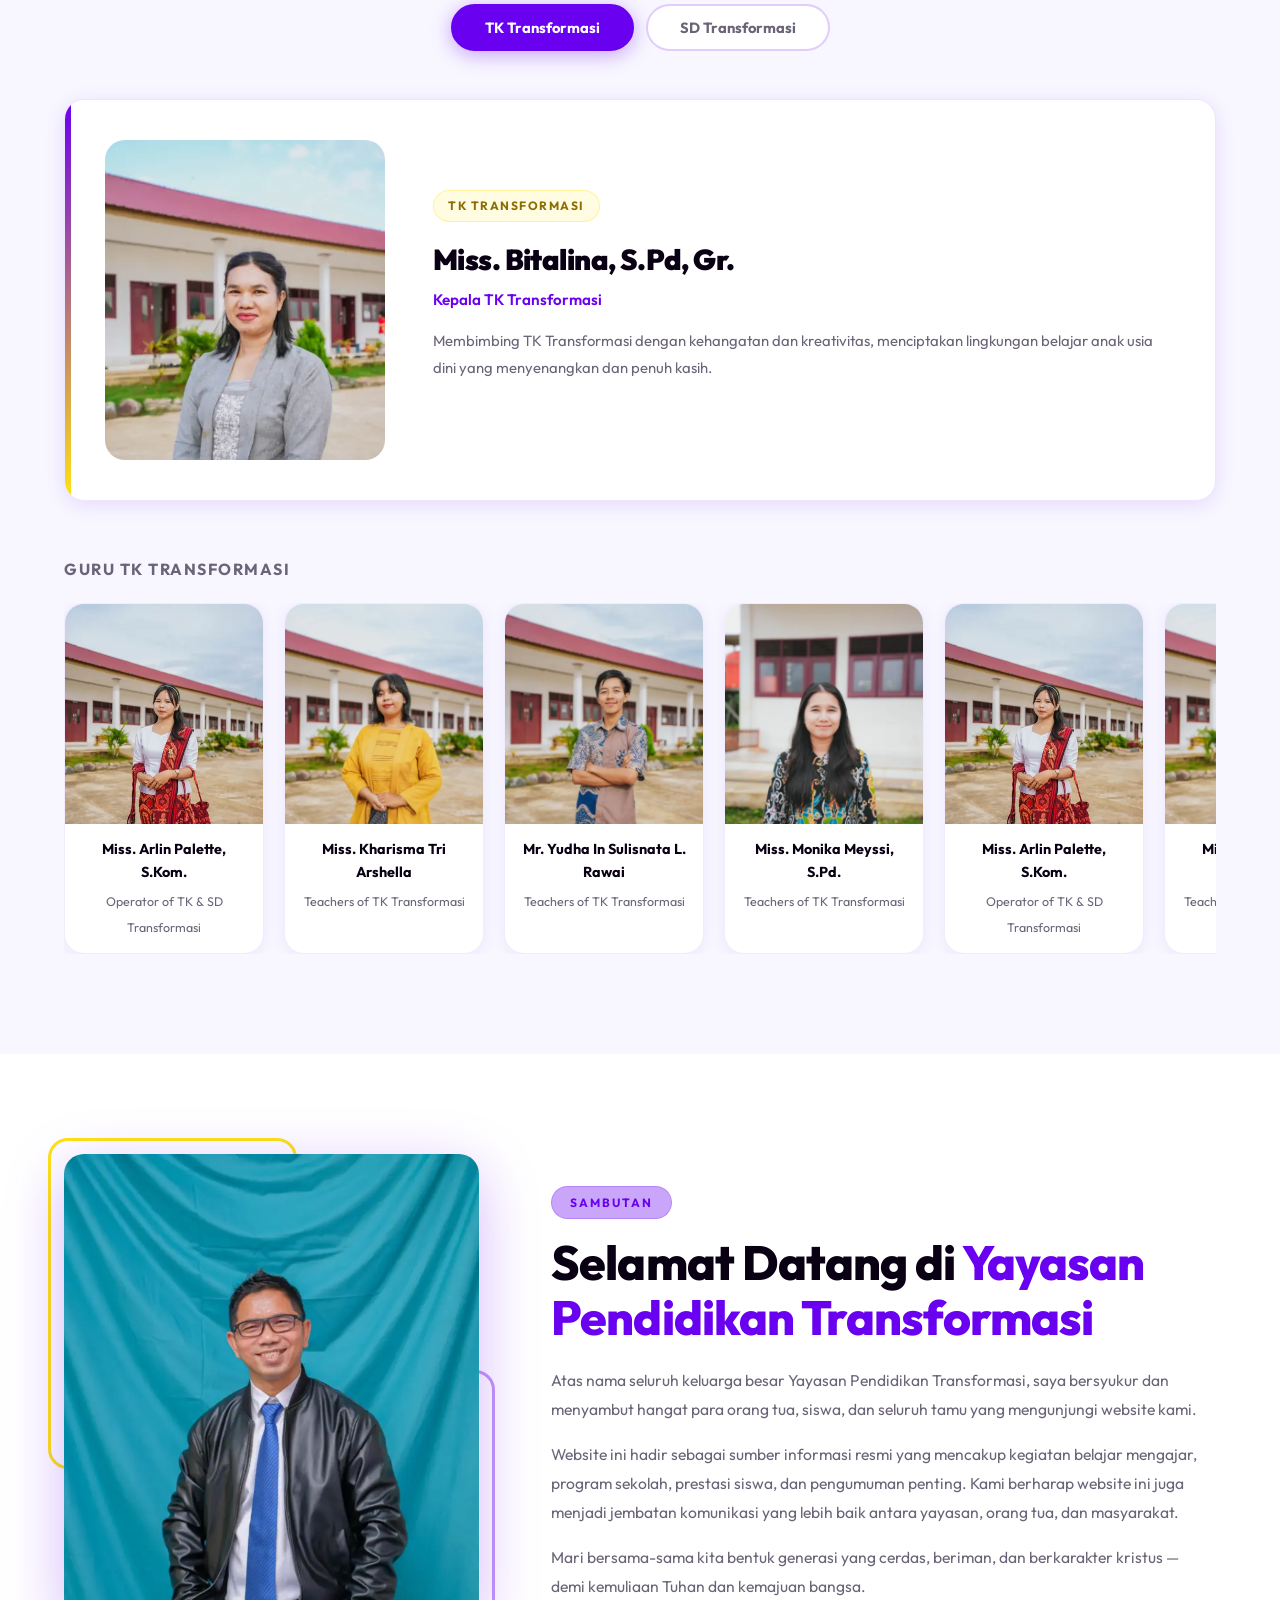
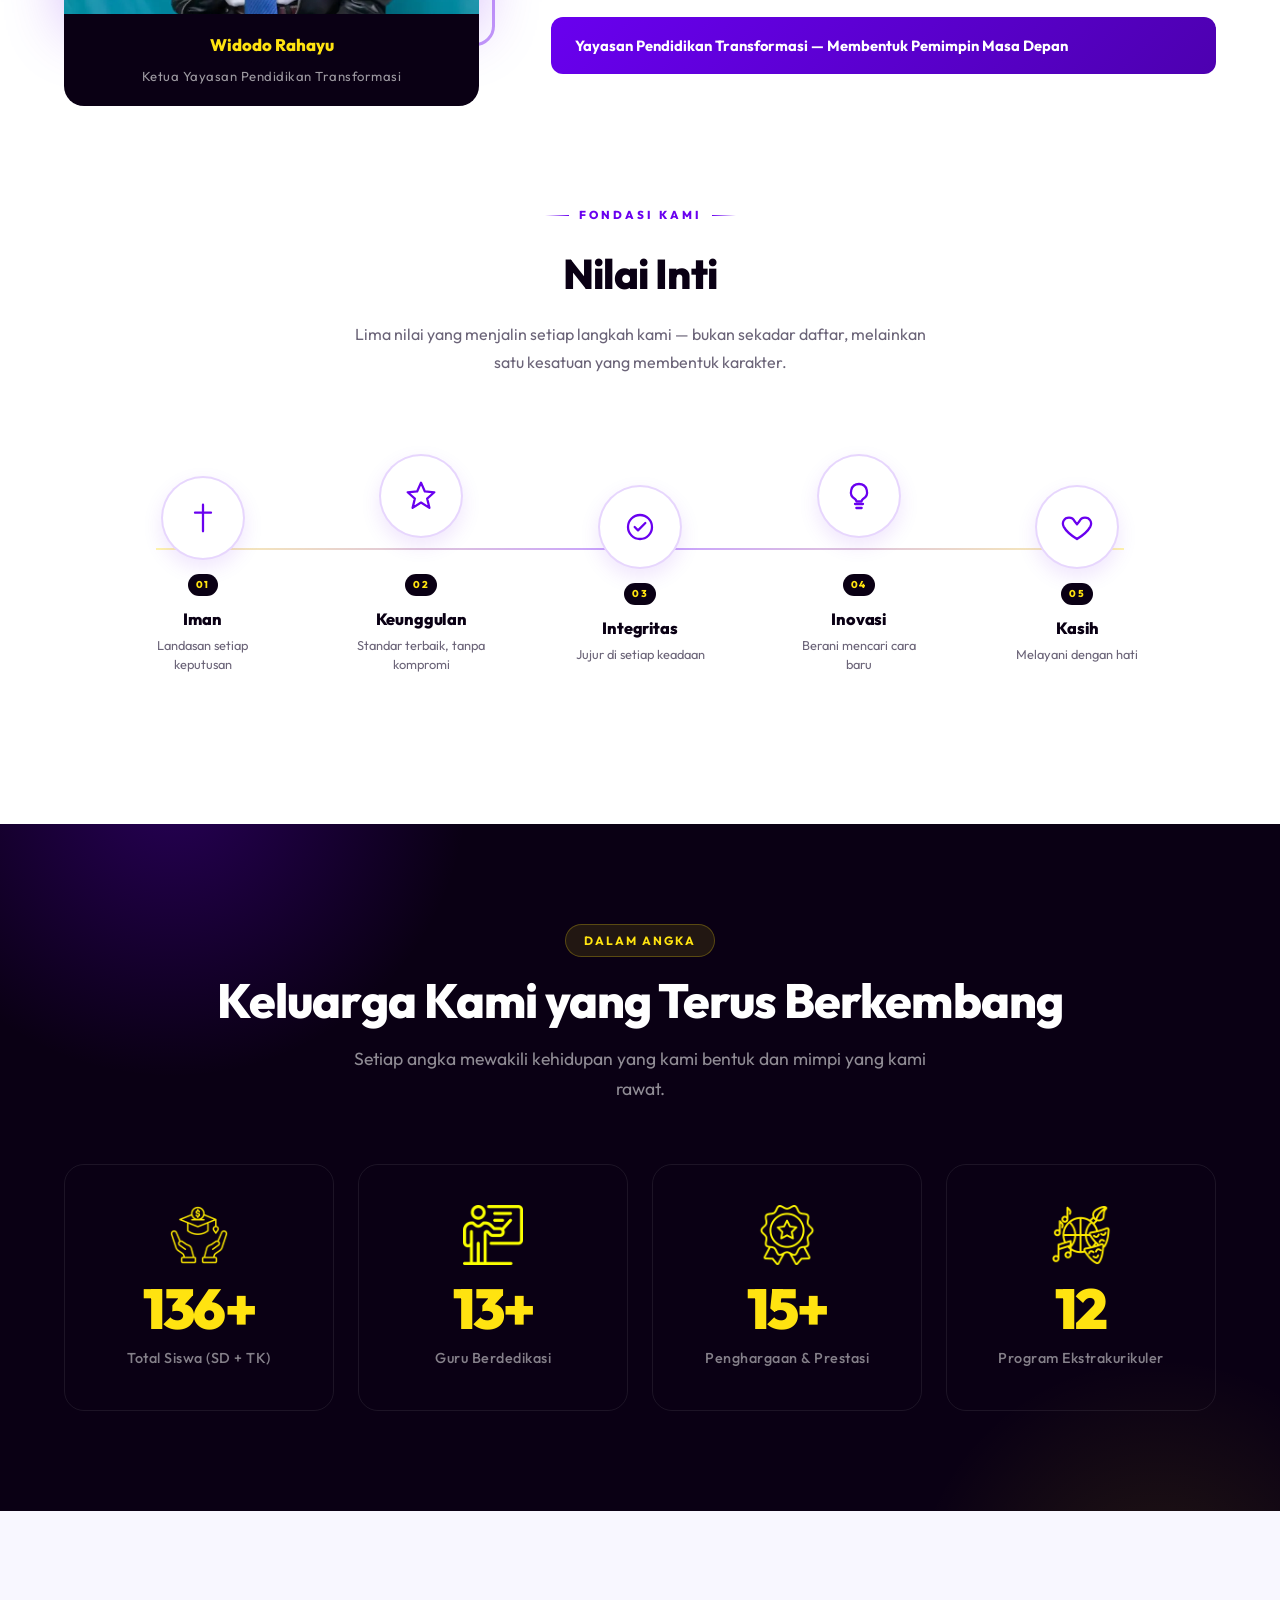
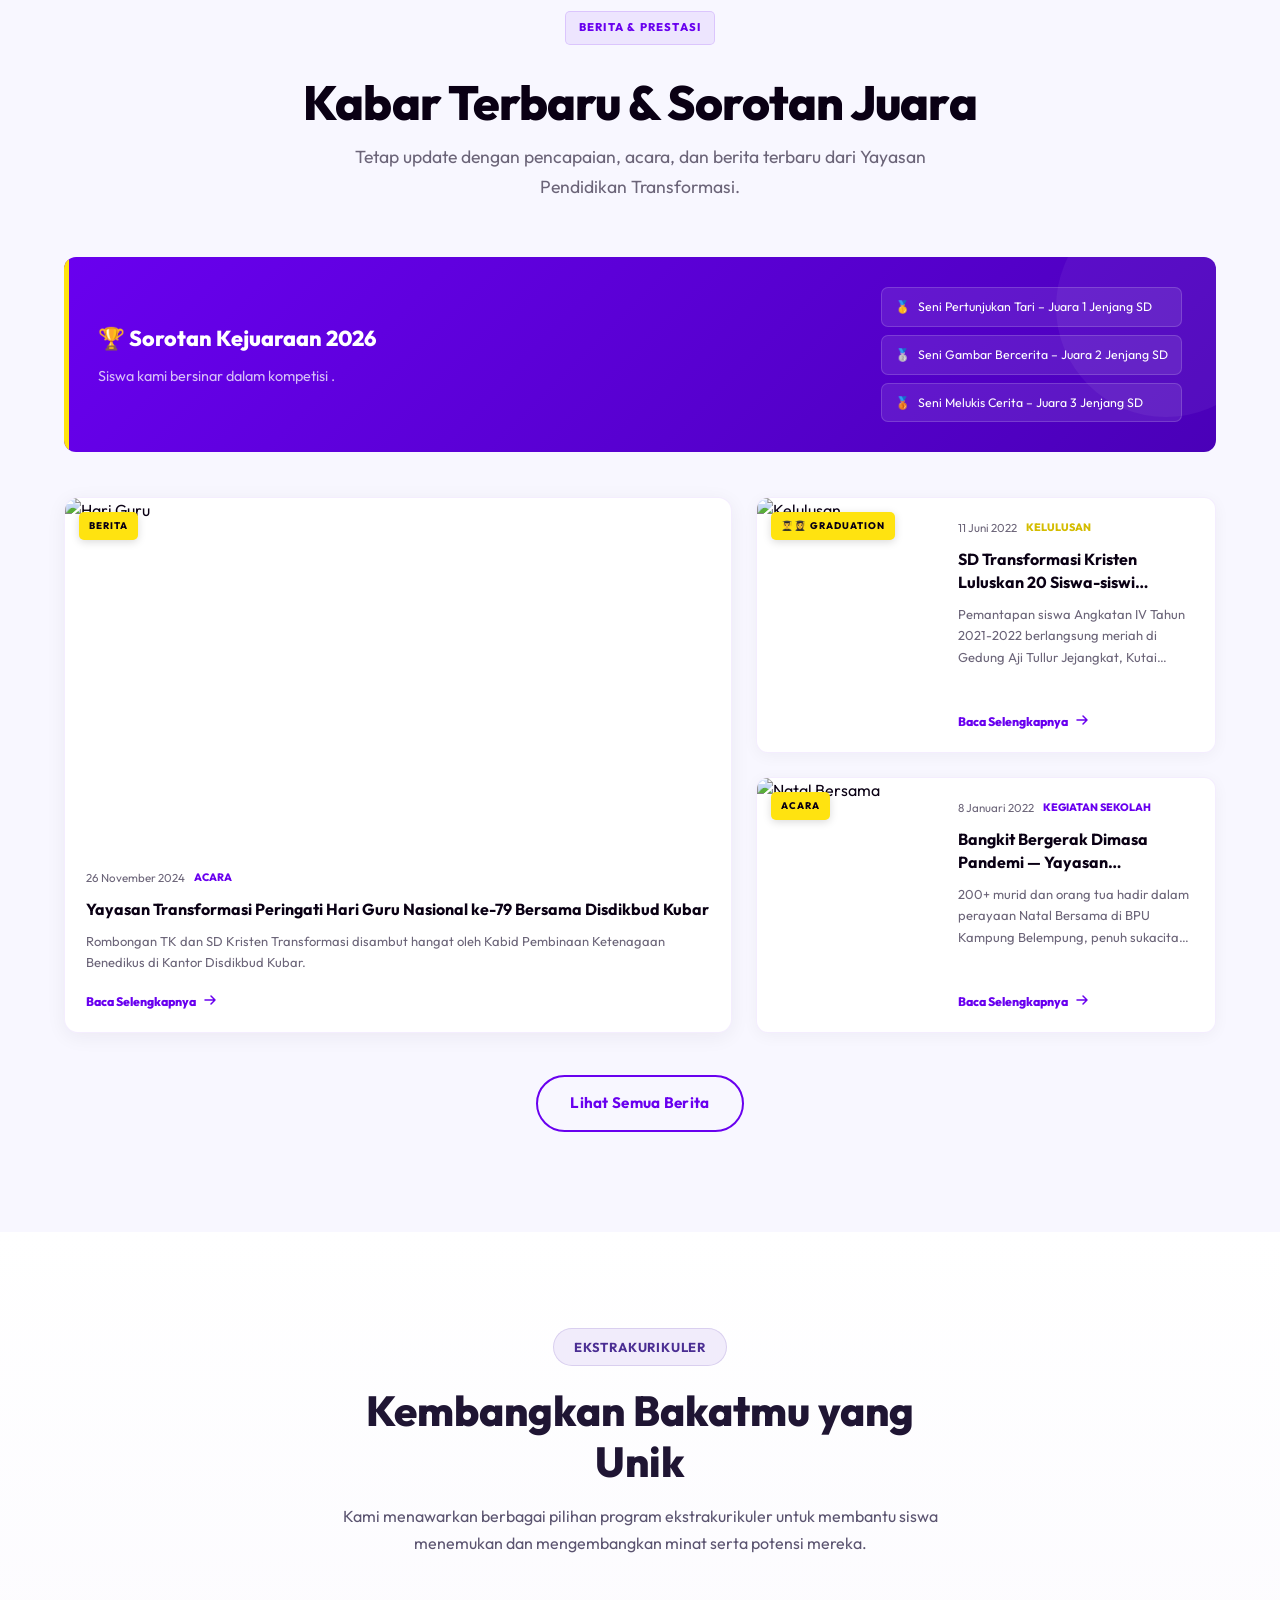
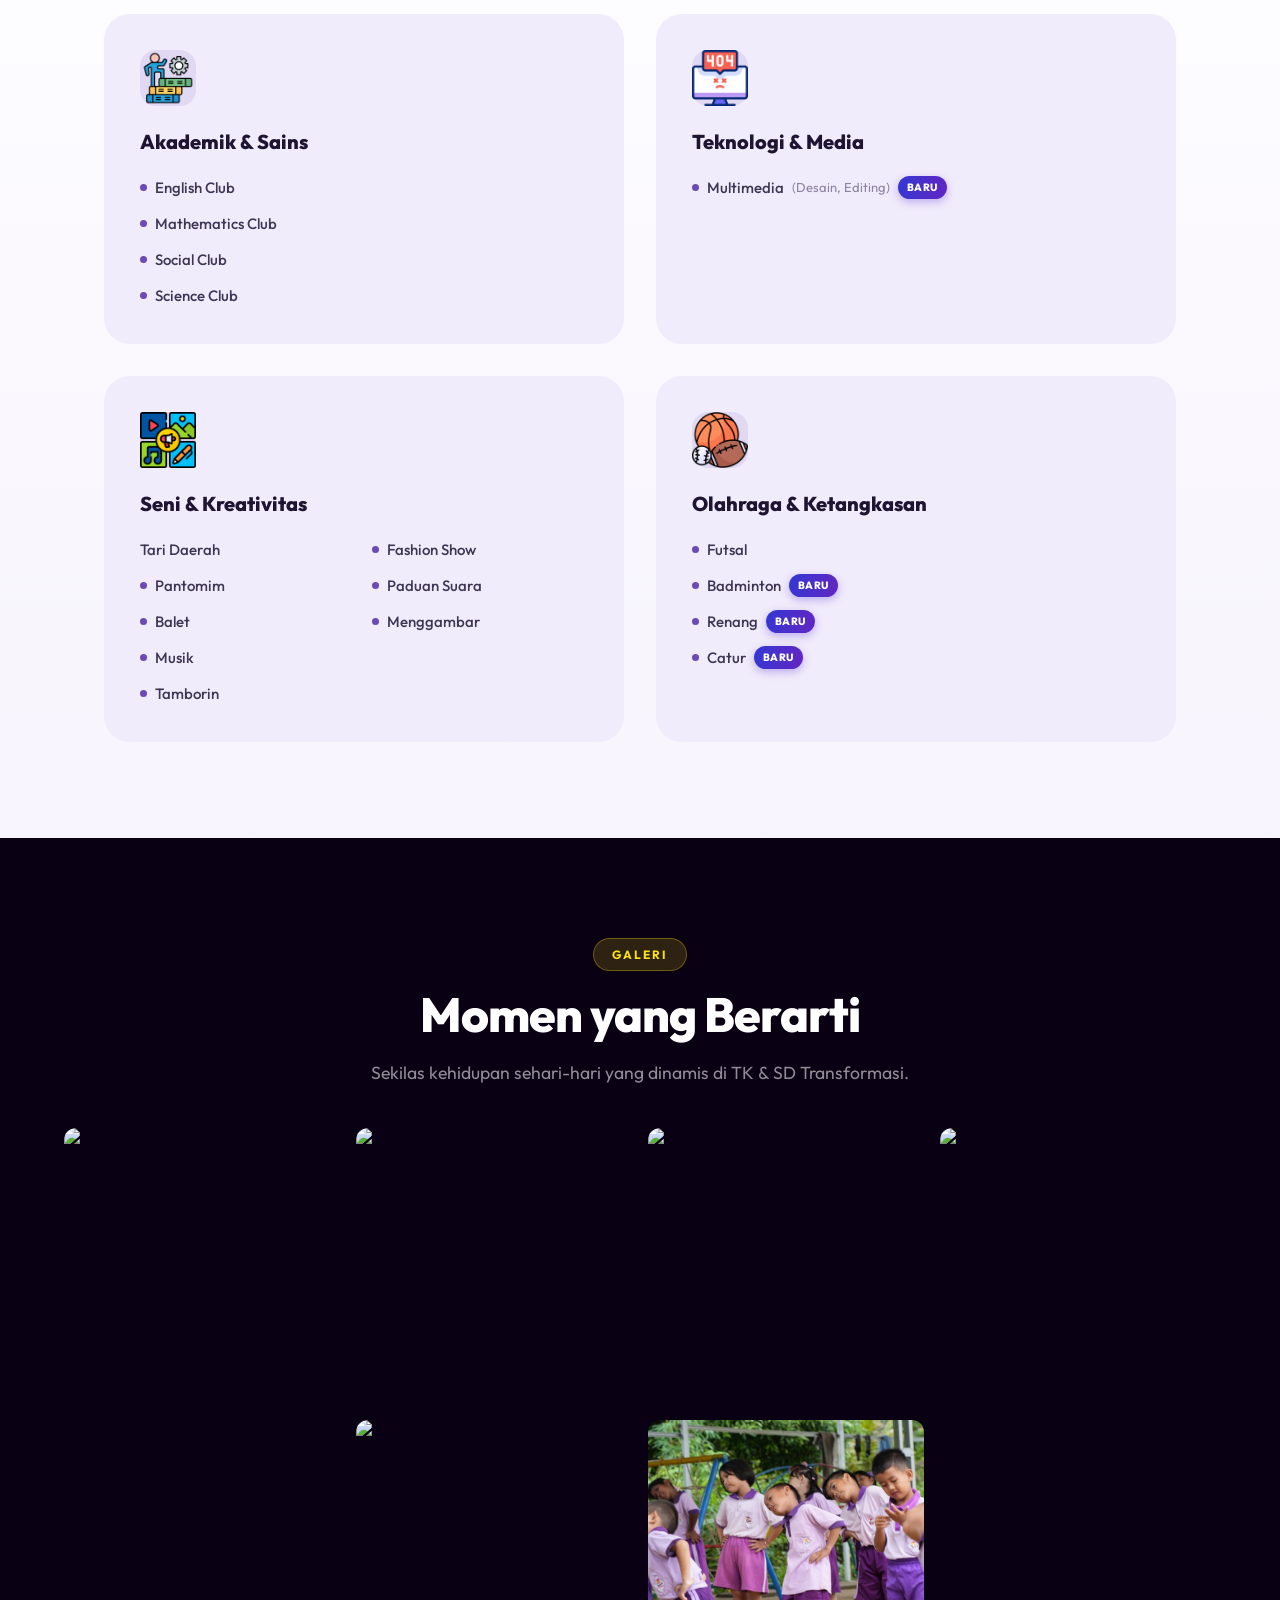
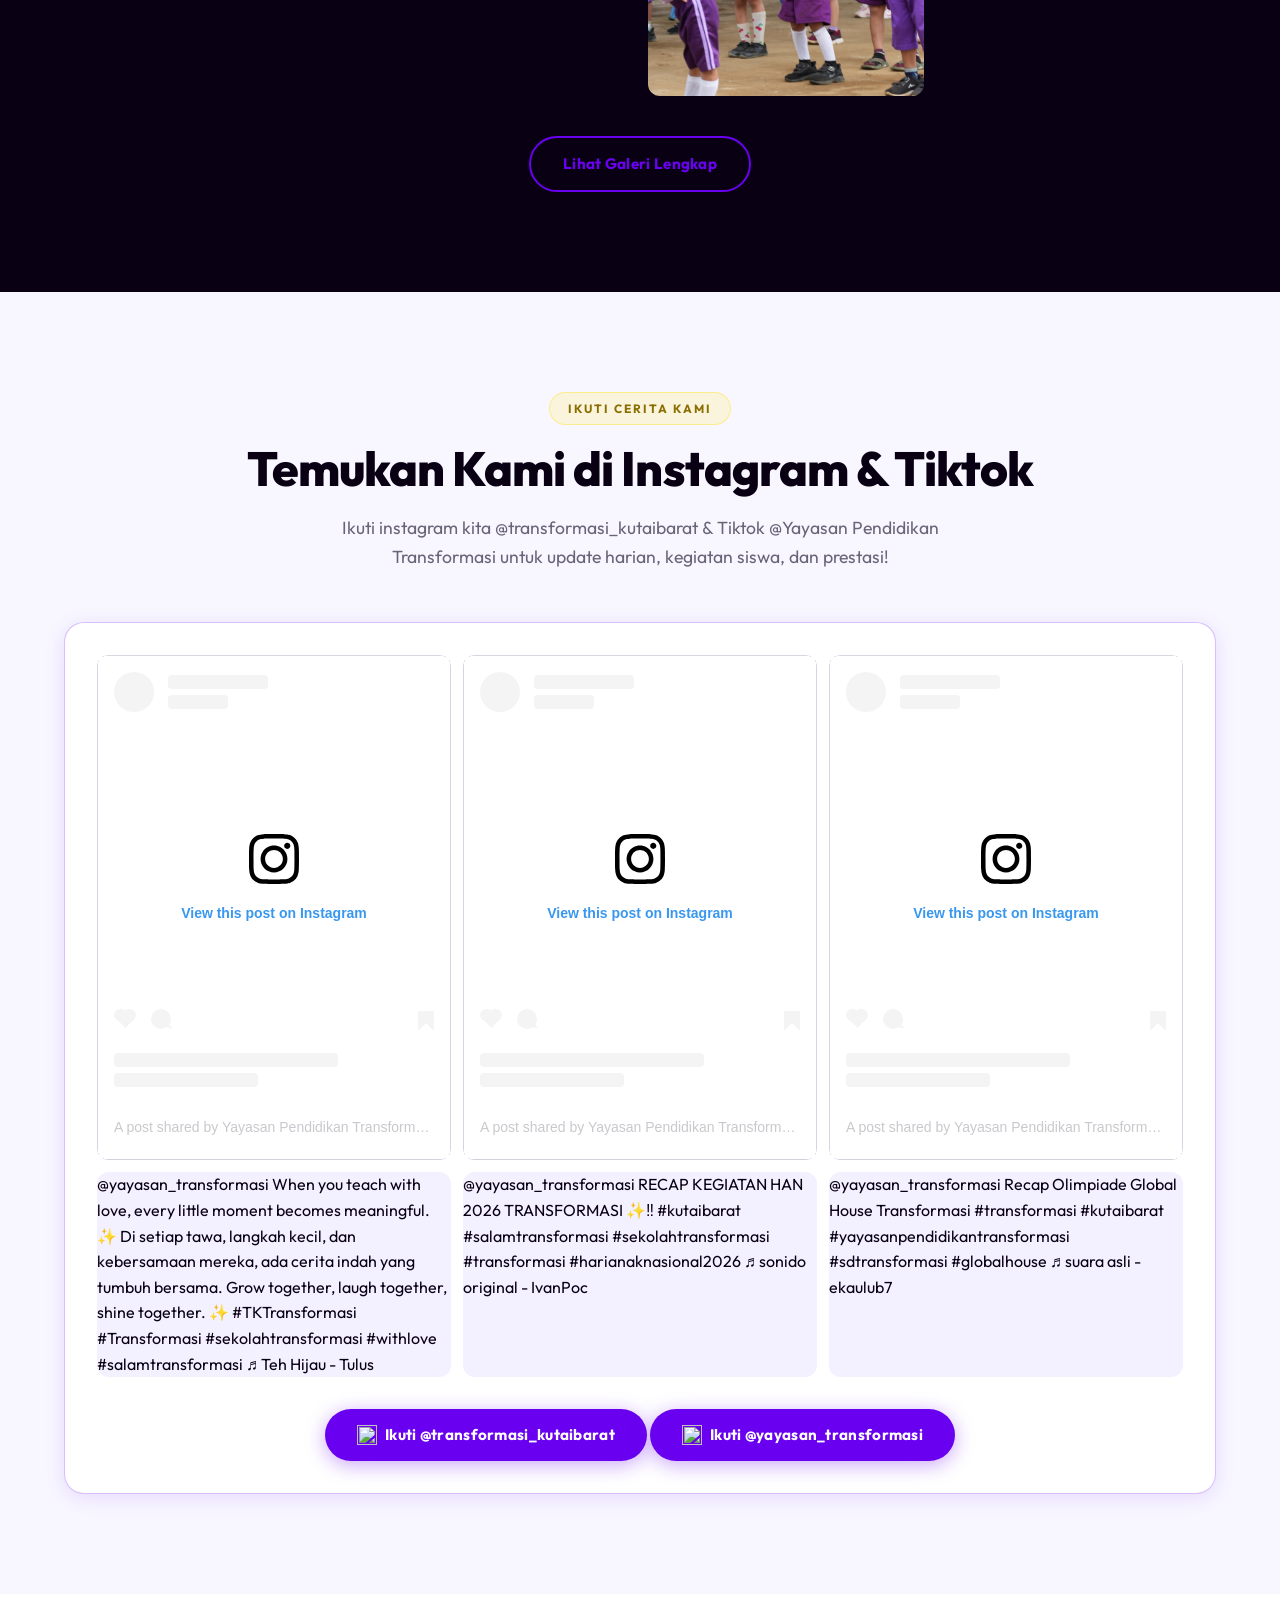
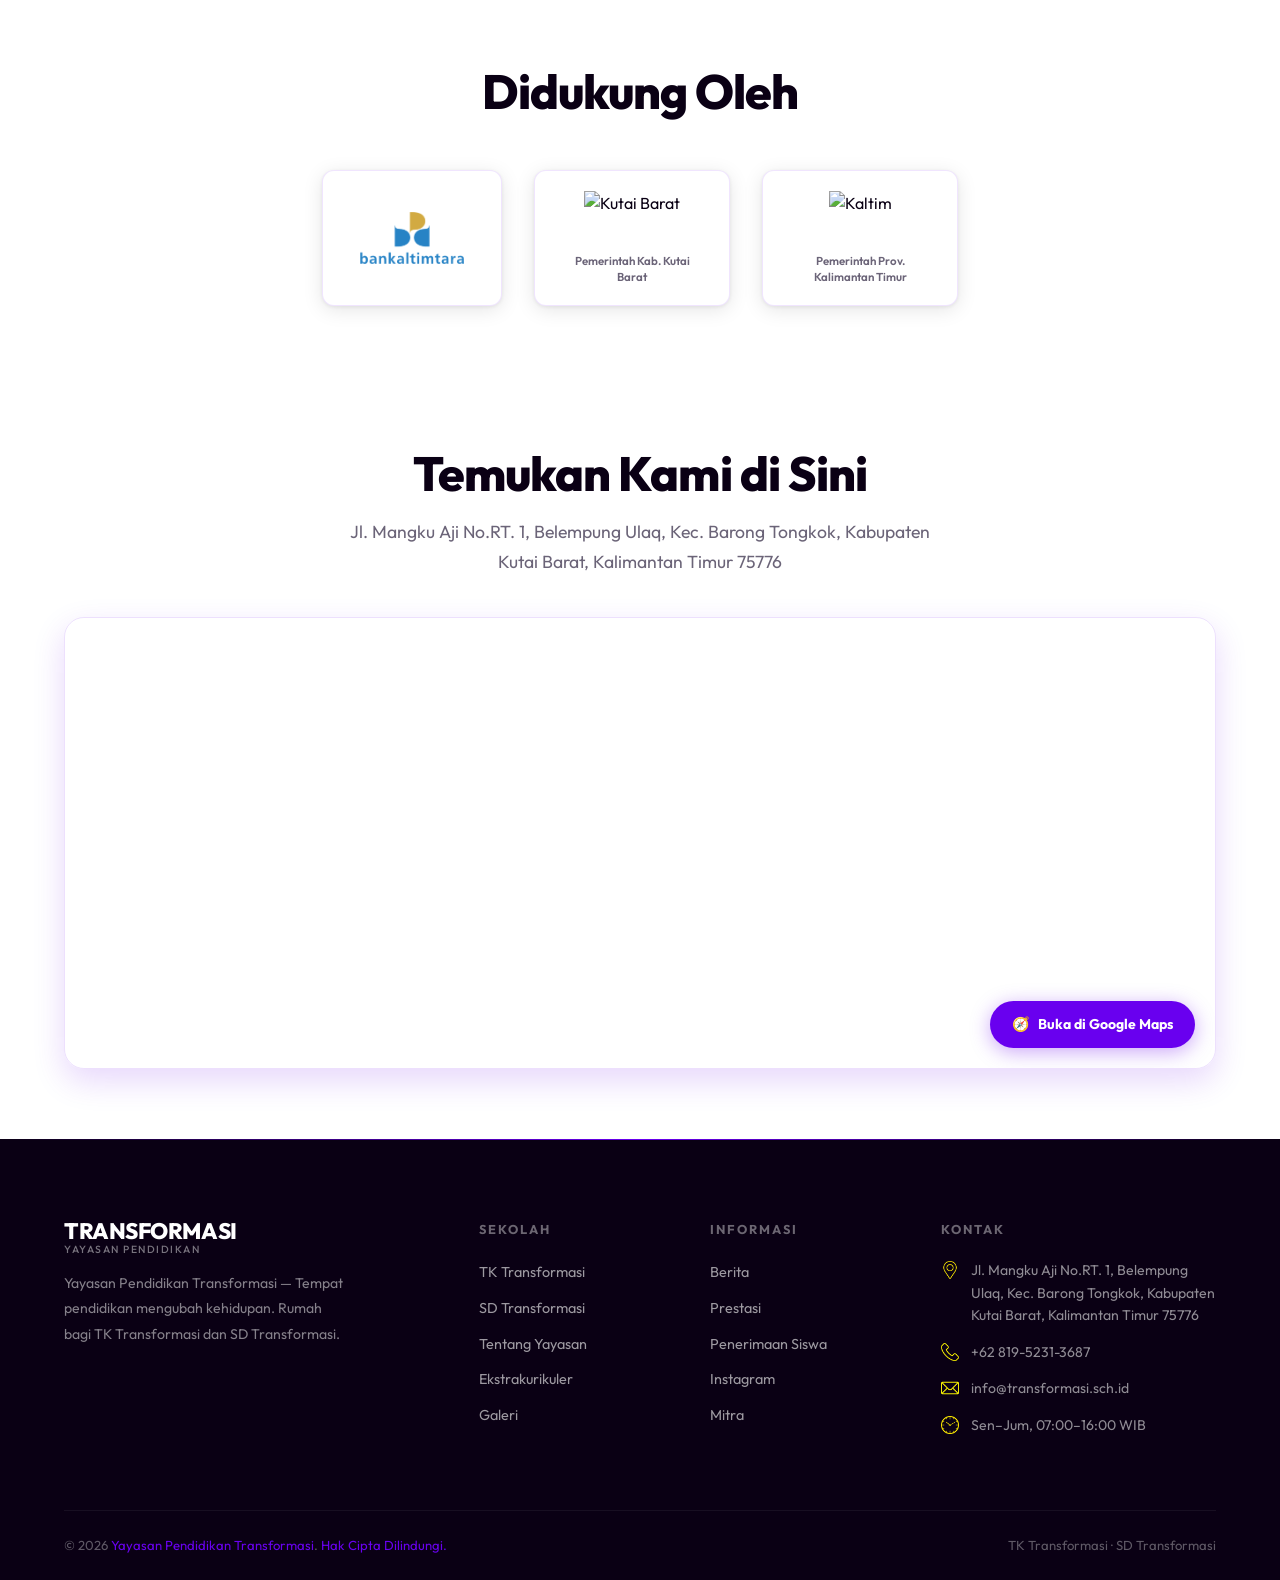
==== commit f3a8664f: "adad" ====
--- a/index.html
+++ b/index.html
@@ -451,7 +451,7 @@
       </div>
       <div class="kepsek-info">
         <div class="kepsek-school-tag">SD Transformasi</div>
-        <h3 class="kepsek-name">Mrs. Nilawati S.IP,S.Pd</h3>
+        <h3 class="kepsek-name">Miss. Nilawati S.IP,S.Pd</h3>
         <p class="kepsek-title" data-en="Principal of SD Transformasi" data-id="Kepala SD Transformasi">Kepala SD
           Transformasi</p>
           <p class="kepsek-desc"
@@ -471,19 +471,19 @@
         <div class="guru-carousel-track" id="track-sd">
           <div class="guru-card"><img src="assets/galeri/data guru/SD/Guru-sd (1)_result.webp"
             alt="Ms. Endah, S.Pd., Gr., Guru SD Transformasi" onerror="this.src=''" />
-            <div class="guru-card-info"><strong>Ms. Endah, S.Pd., Gr.</strong><span>Teachers of SD TRANSFORMASI</span></div>
+            <div class="guru-card-info"><strong>Miss. Endah, S.Pd., Gr.</strong><span>Teachers of SD TRANSFORMASI</span></div>
           </div>
           <div class="guru-card"><img src="assets/galeri/data guru/SD/Guru-sd (2)_result.webp"
             alt="Ms. Arlin Palette, S.Kom, Operator TK & SD Transformasi" onerror="this.src=''" />
-            <div class="guru-card-info"><strong>Ms. Arlin Palette, S.Kom</strong><span>Operator TK & SD TRANSFORMASI</span></div>
+            <div class="guru-card-info"><strong>Miss. Arlin Palette, S.Kom</strong><span>Operator TK & SD TRANSFORMASI</span></div>
           </div>
           <div class="guru-card"><img src="assets/galeri/data guru/SD/Guru-sd (3)_result.webp "
             alt="Mrs. Lupita Geovana Delyn, SE, Gr., Guru SD Transformasi" onerror="this.src=''" />
-            <div class="guru-card-info"><strong>Mrs. Lupita Geovana Delyn, SE, Gr.</strong><span>Teachers of SD TRANSFORMASI</span></div>
+            <div class="guru-card-info"><strong>Miss. Lupita Geovana Delyn, SE, Gr.</strong><span>Teachers of SD TRANSFORMASI</span></div>
           </div>
           <div class="guru-card"><img src="assets/galeri/data guru/SD/Guru-sd (4)_result.webp"
             alt="MRS. Diana Rut, S.Pd., Gr., Guru SD Transformasi" onerror="this.src=''" />
-            <div class="guru-card-info"><strong>MRS. Diana Rut, S.Pd., Gr.</strong><span>Teachers of SD TRANSFORMASI</span></div>
+            <div class="guru-card-info"><strong>Miss. Diana Rut, S.Pd., Gr.</strong><span>Teachers of SD TRANSFORMASI</span></div>
           </div>
           <!-- <div class="guru-card"><img src="assets/galeri/data guru/SD/Guru-sd (5)_result.webp "
             alt="Guru" onerror="this.src=''" />
@@ -491,11 +491,11 @@
           </div> -->
           <div class="guru-card"><img src="assets/galeri/data guru/SD/Guru-sd (12)_result.webp "
             alt="MRS. SUTINI, Asisten Guru SD Transformasi" onerror="this.src=''" />
-            <div class="guru-card-info"><strong>MRS.SUTINI</strong><span>Ast. Teachers of SD TRANSFORMASI</span></div>
+            <div class="guru-card-info"><strong>Miss.SUTINI</strong><span>Ast. Teachers of SD TRANSFORMASI</span></div>
           </div>
           <div class="guru-card"><img src="assets/galeri/data guru/SD/Guru-sd (8)_result.webp "
             alt="Ms. Angelia M. Budiman, S.Pd, Guru SD Transformasi" onerror="this.src=''" />
-            <div class="guru-card-info"><strong>Ms.Angelia M. Budiman, S.Pd</strong><span>Teachers of SD TRANSFORMASI</span></div>
+            <div class="guru-card-info"><strong>Miss.Angelia M. Budiman, S.Pd</strong><span>Teachers of SD TRANSFORMASI</span></div>
           </div>
           <div class="guru-card"><img src="assets/galeri/data guru/SD/Guru-sd (9)_result.webp "
             alt="MR. Akhilus Vicky, S.Pd, Guru SD Transformasi" onerror="this.src=''" />
@@ -503,11 +503,11 @@
           </div>
           <div class="guru-card"><img src="assets/galeri/data guru/SD/Guru-sd (13)_result.jpeg "
             alt="Ms. IRMA PANDUWINATA, S.Pd, Guru SD Transformasi" onerror="this.src=''" />
-            <div class="guru-card-info"><strong>Ms.IRMA PANDUWINATA, S.Pd</strong><span>Teachers of SD TRANSFORMASI</span></div>
+            <div class="guru-card-info"><strong>Miss.IRMA PANDUWINATA, S.Pd</strong><span>Teachers of SD TRANSFORMASI</span></div>
           </div>
           <div class="guru-card"><img src="assets/galeri/data guru/SD/Guru-sd (11)_result.webp"
             alt="Mrs. Murni Perada amd, S.Pd, Gr., Guru SD Transformasi" onerror="this.src=''" />
-            <div class="guru-card-info"><strong>mrs. Murni Perada amd, s.pd, gr.</strong><span>Teachers of SD TRANSFORMASI</span></div>
+            <div class="guru-card-info"><strong>Miss. Murni Perada amd, s.pd, gr.</strong><span>Teachers of SD TRANSFORMASI</span></div>
           </div>
         </div>
       </div>
@@ -525,7 +525,7 @@
       </div>
       <div class="kepsek-info">
         <div class="kepsek-school-tag tk">TK Transformasi</div>
-        <h3 class="kepsek-name">Ms. Bitalina, S.Pd, Gr.</h3>
+        <h3 class="kepsek-name">Miss. Bitalina, S.Pd, Gr.</h3>
         <p class="kepsek-title" data-en="Principal of TK Transformasi" data-id="Kepala TK Transformasi">Kepala TK
           Transformasi</p>
           <p class="kepsek-desc"
@@ -549,11 +549,11 @@
           </div> -->
           <div class="guru-card"><img src="assets/galeri/data guru/SD/Guru-sd (2)_result.webp"
             alt="Ms. Arlin Palette, S.Kom, Operator TK & SD Transformasi" onerror="this.src=''" />
-            <div class="guru-card-info"><strong>Ms. Arlin Palette, S.Kom.</strong><span>Operator of TK & SD Transformasi</span></div>
+            <div class="guru-card-info"><strong>Miss. Arlin Palette, S.Kom.</strong><span>Operator of TK & SD Transformasi</span></div>
           </div>
           <div class="guru-card"><img src="assets/galeri/data guru/TK/Guru TK (3)_result.webp"
             alt="Ms. Kharisma Tri Arshella, Guru TK Transformasi" onerror="this.src=''" />
-            <div class="guru-card-info"><strong>Ms. Kharisma Tri Arshella</strong><span>Teachers of TK Transformasi</span></div>
+            <div class="guru-card-info"><strong>Miss. Kharisma Tri Arshella</strong><span>Teachers of TK Transformasi</span></div>
           </div>
           <div class="guru-card"><img src="assets/galeri/data guru/TK/Guru TK (4)_result.webp"
             alt="Mr. Yudha In Sulisnata L. Rawai, Guru TK Transformasi" onerror="this.src=''" />
@@ -561,7 +561,7 @@
           </div>
           <div class="guru-card"><img src="assets/galeri/data guru/TK/Guru TK (5)_result.webp"
             alt="Ms. Monika Meyssi, S.Pd., Guru TK Transformasi" onerror="this.src=''" />
-            <div class="guru-card-info"><strong>Ms. Monika Meyssi, S.Pd.</strong><span>Teachers of TK Transformasi</span></div>
+            <div class="guru-card-info"><strong>Miss. Monika Meyssi, S.Pd.</strong><span>Teachers of TK Transformasi</span></div>
           </div>
         </div>
       </div>
@@ -827,10 +827,10 @@
       </div>
       <div class="stats-grid">
         <div class="stat-card reveal">
-          <div class="stat-icon"><img src="assets/Logo/siswa.png" alt="Icon jumlah siswa SD dan TK Transformasi"></div>
+          <div class="stat-icon"><img src="assets/Logo/siswa.png" alt="Icon jumlah siswa TK dan SD Transformasi"></div>
           <div class="stat-num"><span class="counter accent" data-target="180">0</span><span class="accent">+</span>
           </div>
-          <div class="stat-label" data-en="Total Students (SD + TK)" data-id="Total Siswa (SD + TK)">Total Siswa (SD +
+          <div class="stat-label" data-en="Total Students (TK + SD)" data-id="Total Siswa (SD + TK)">Total Siswa (SD +
             TK)</div>
         </div>
         <div class="stat-card reveal">
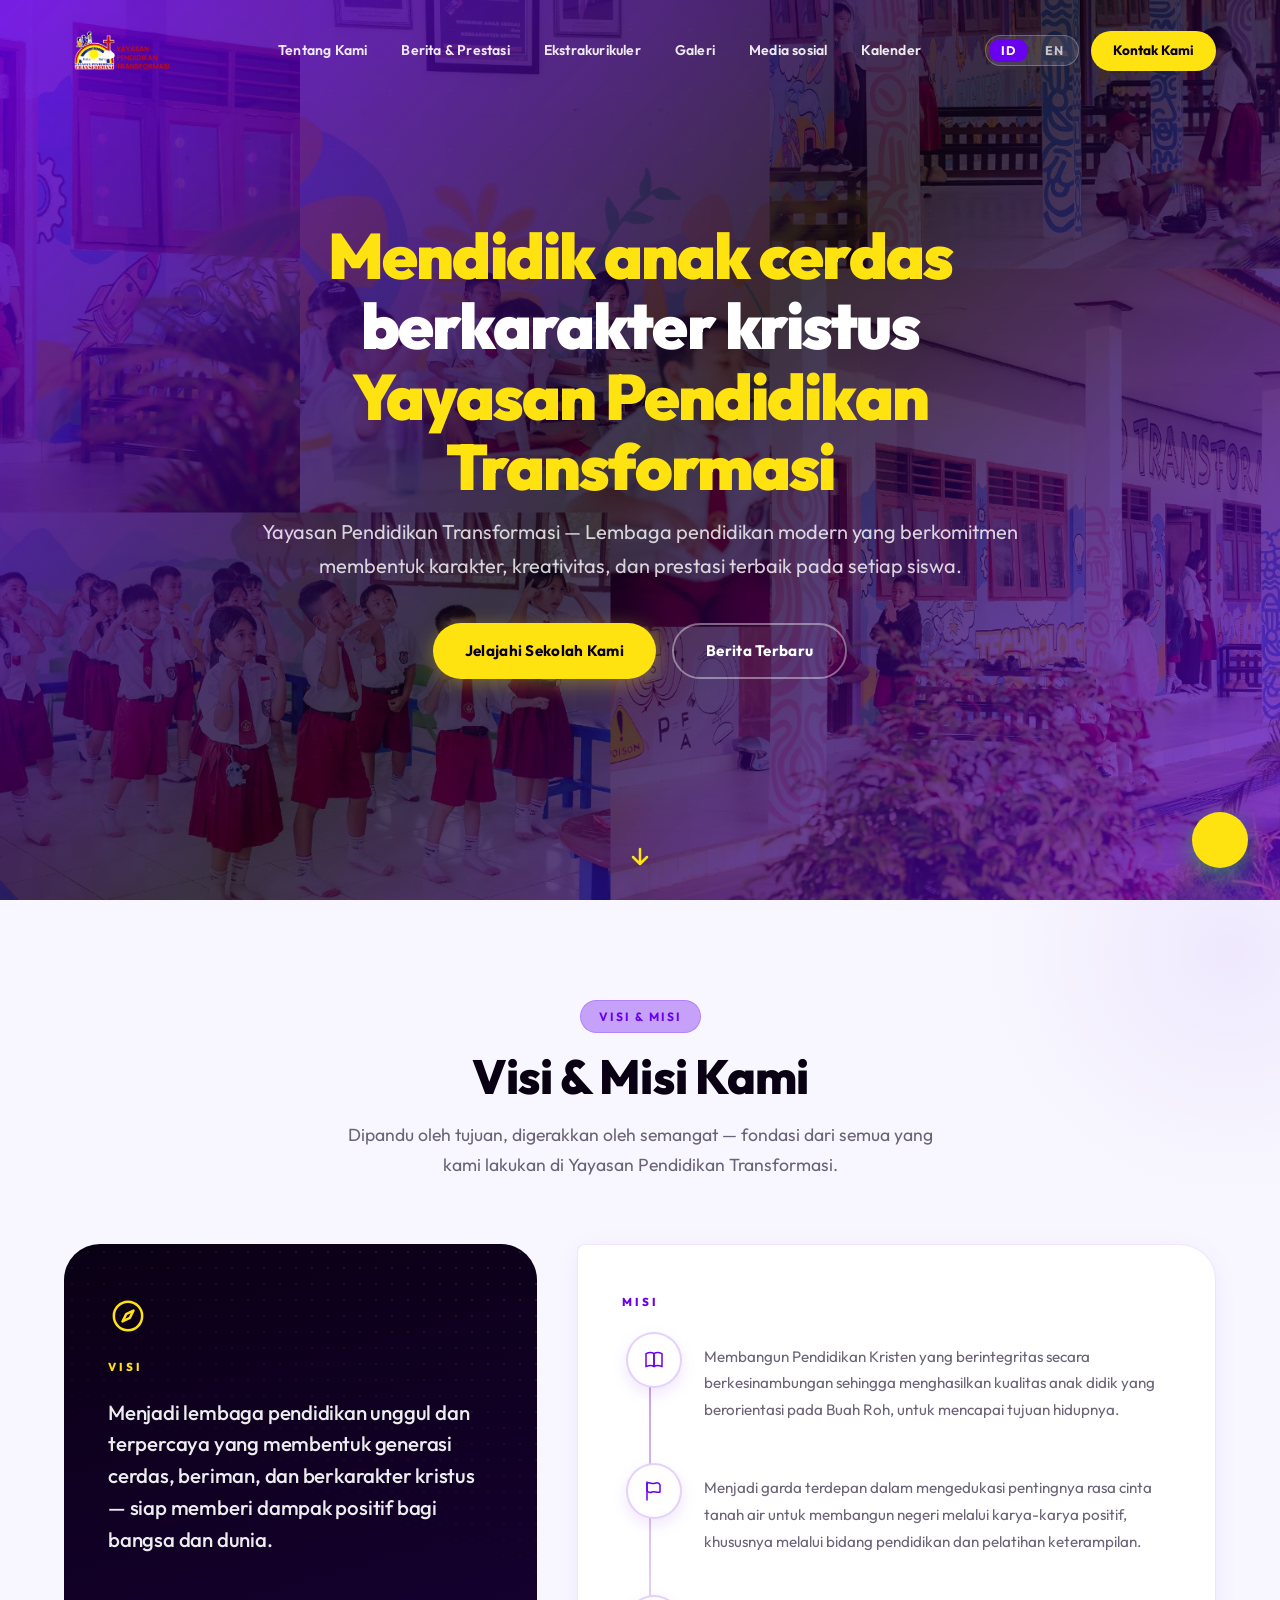
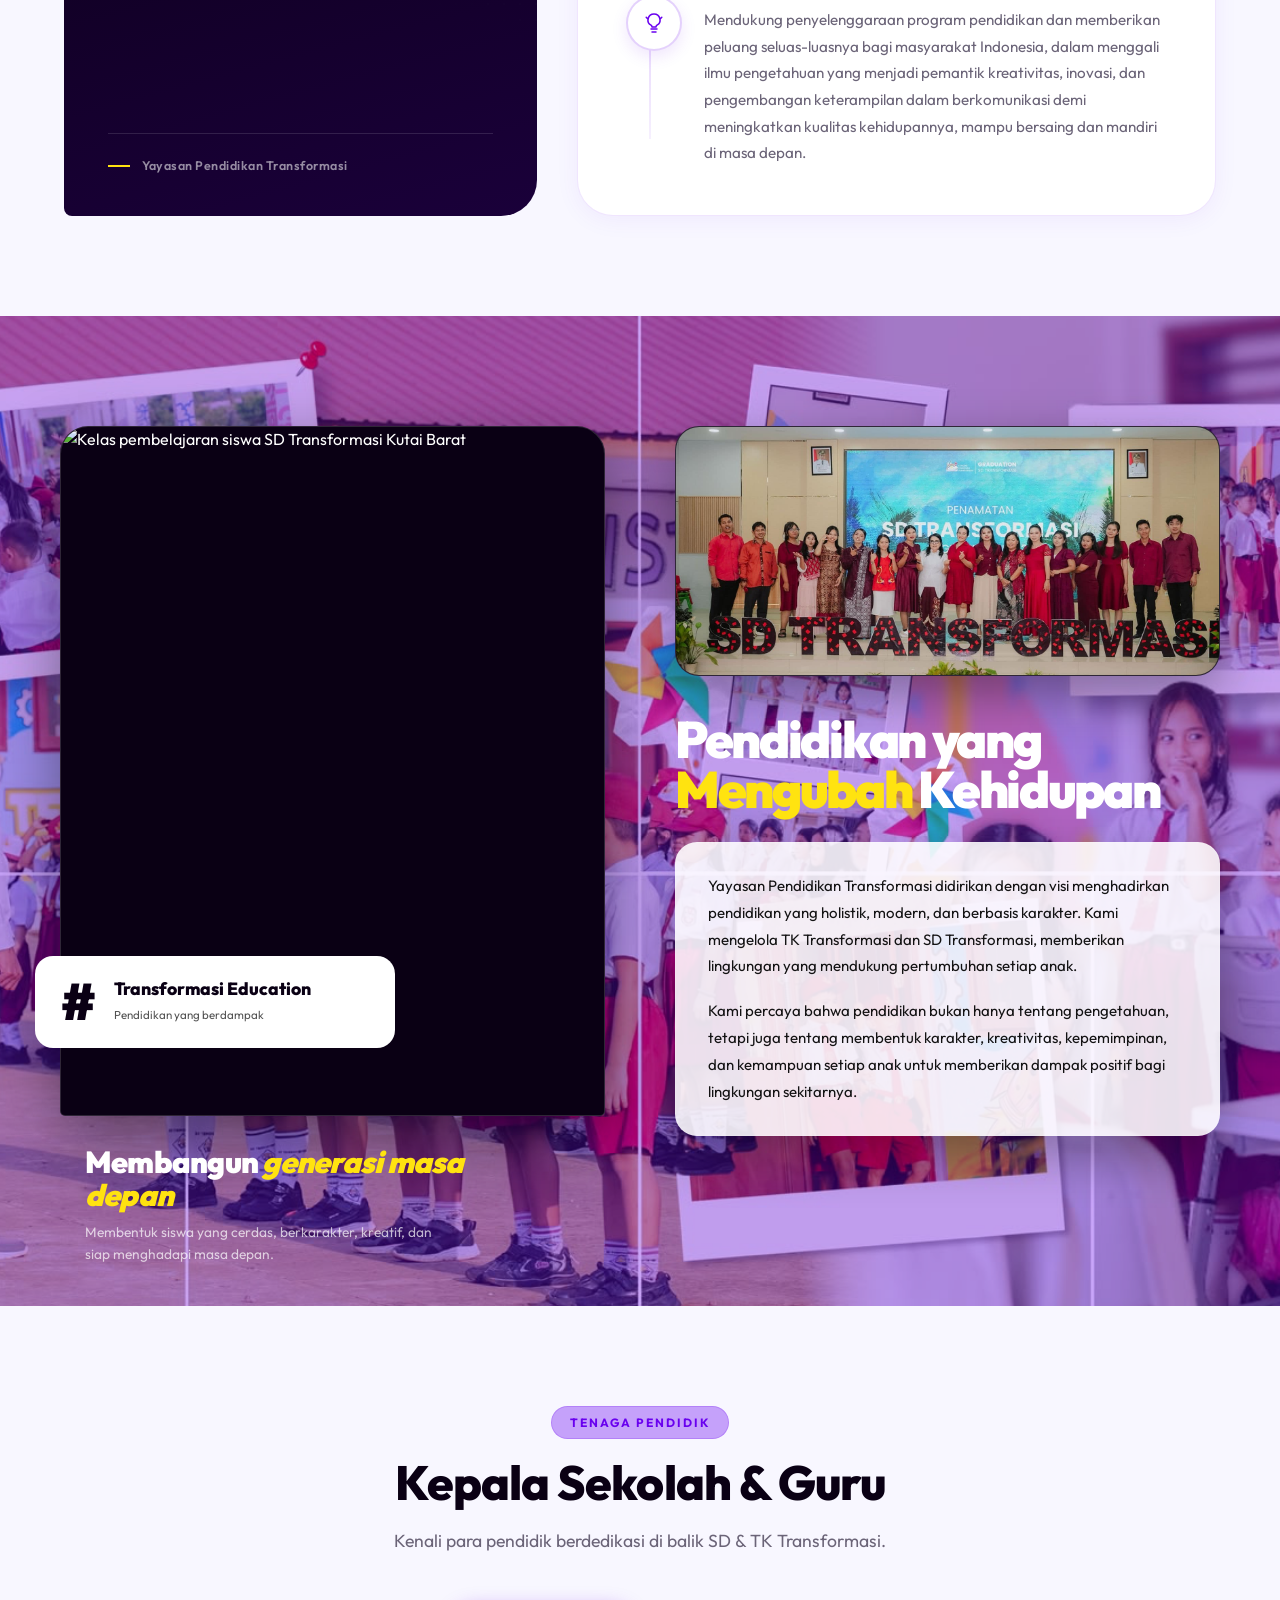
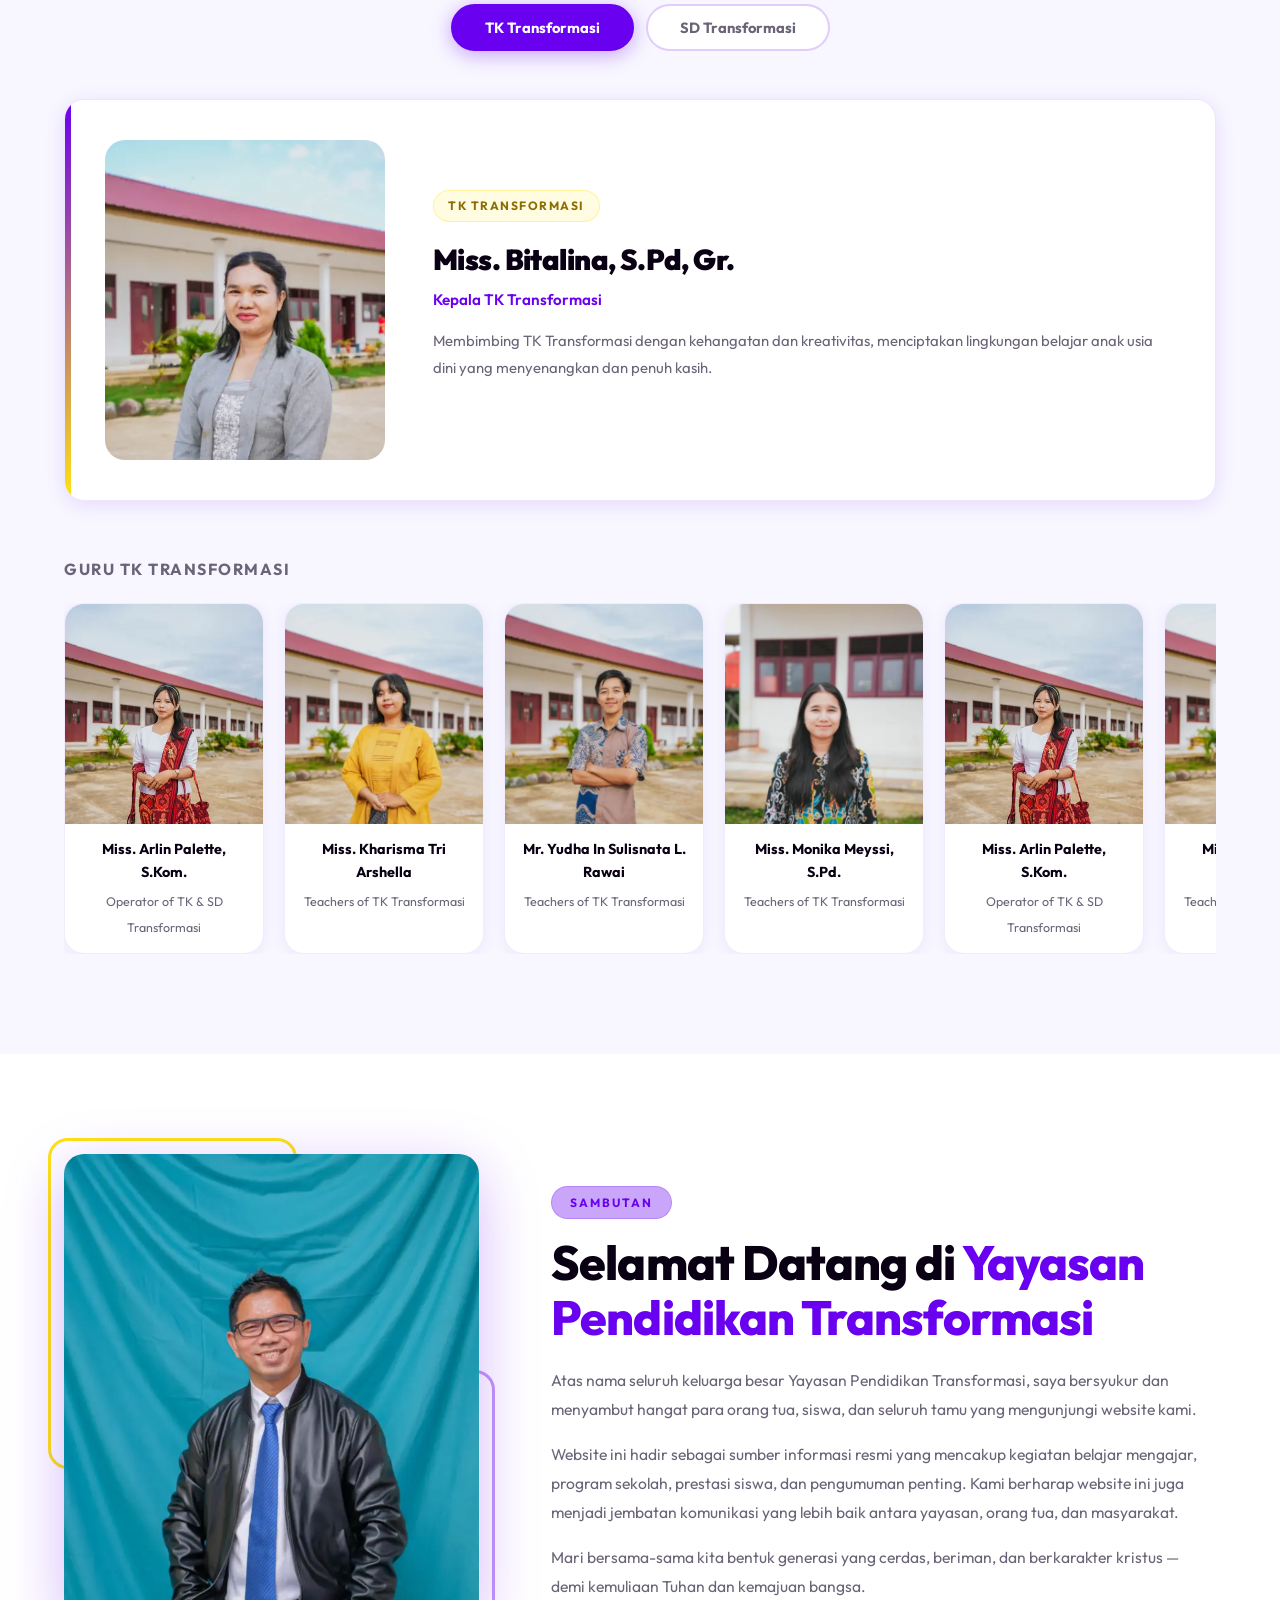
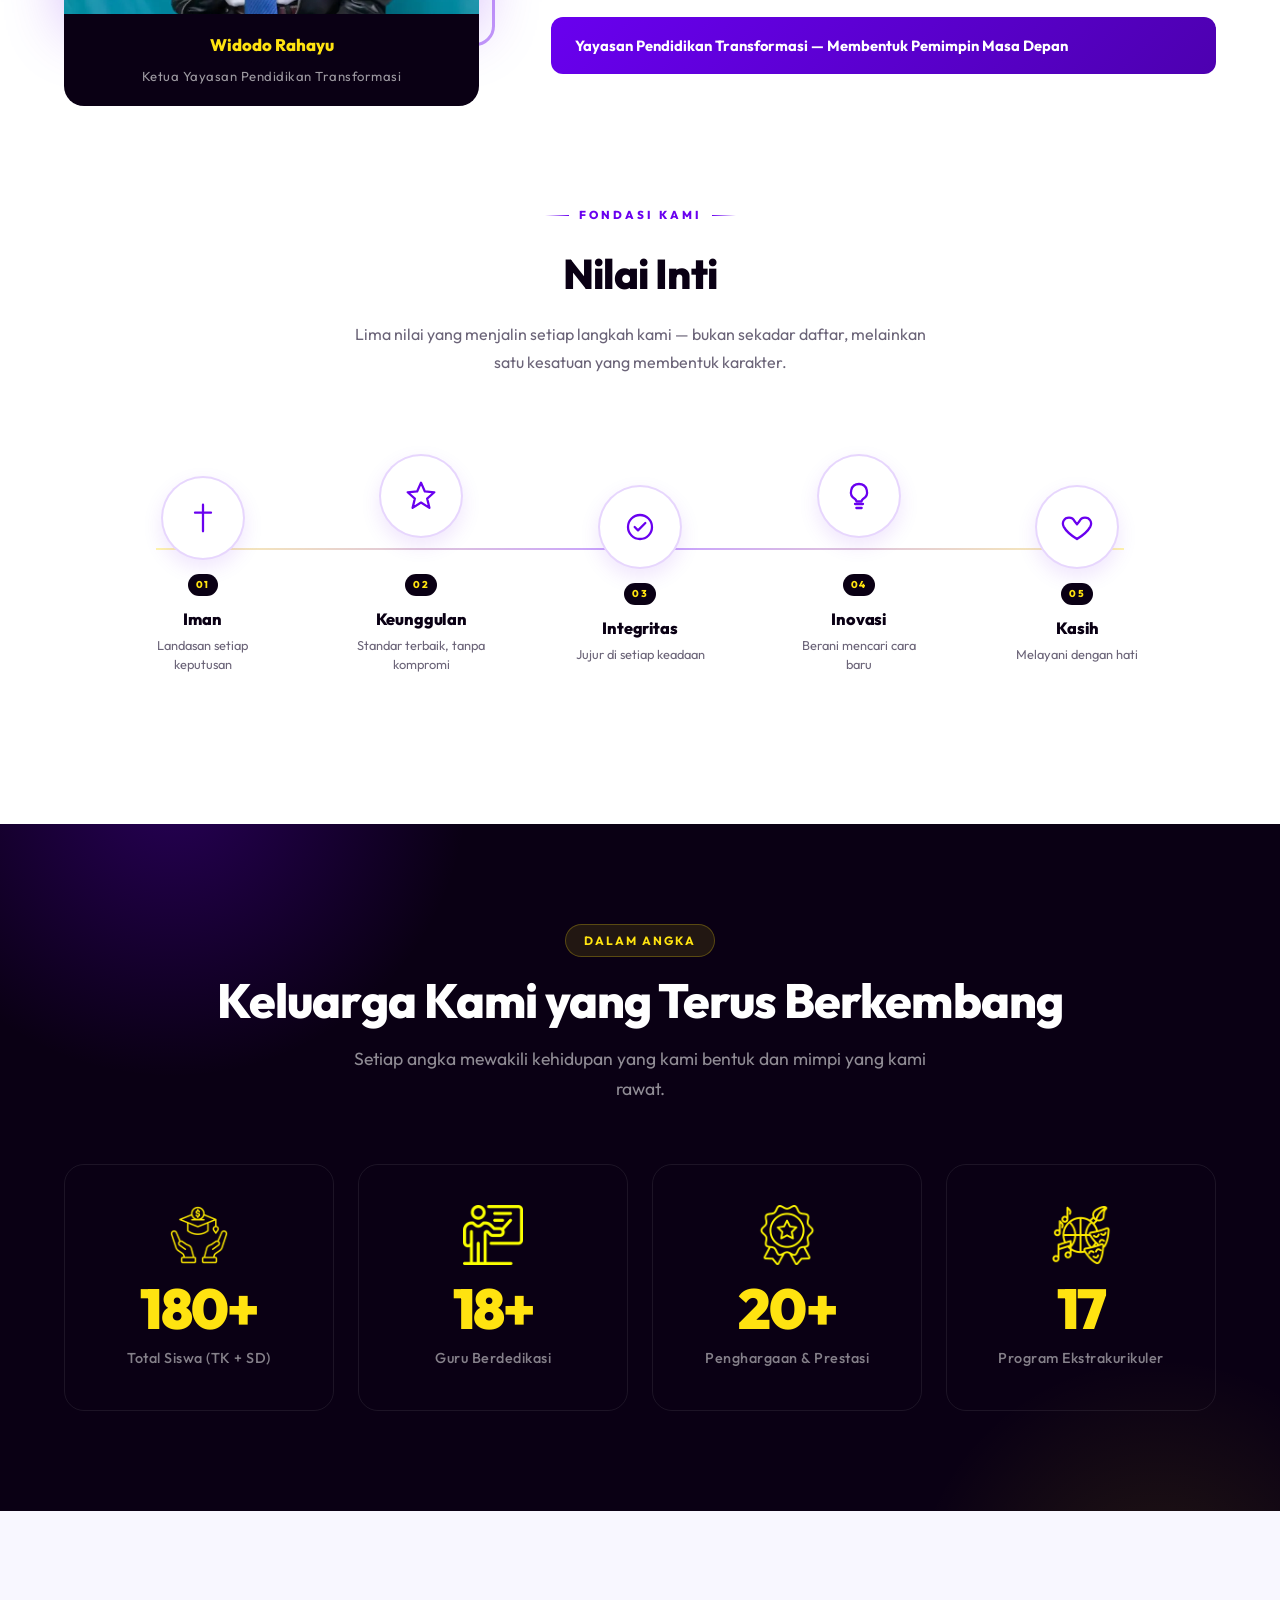
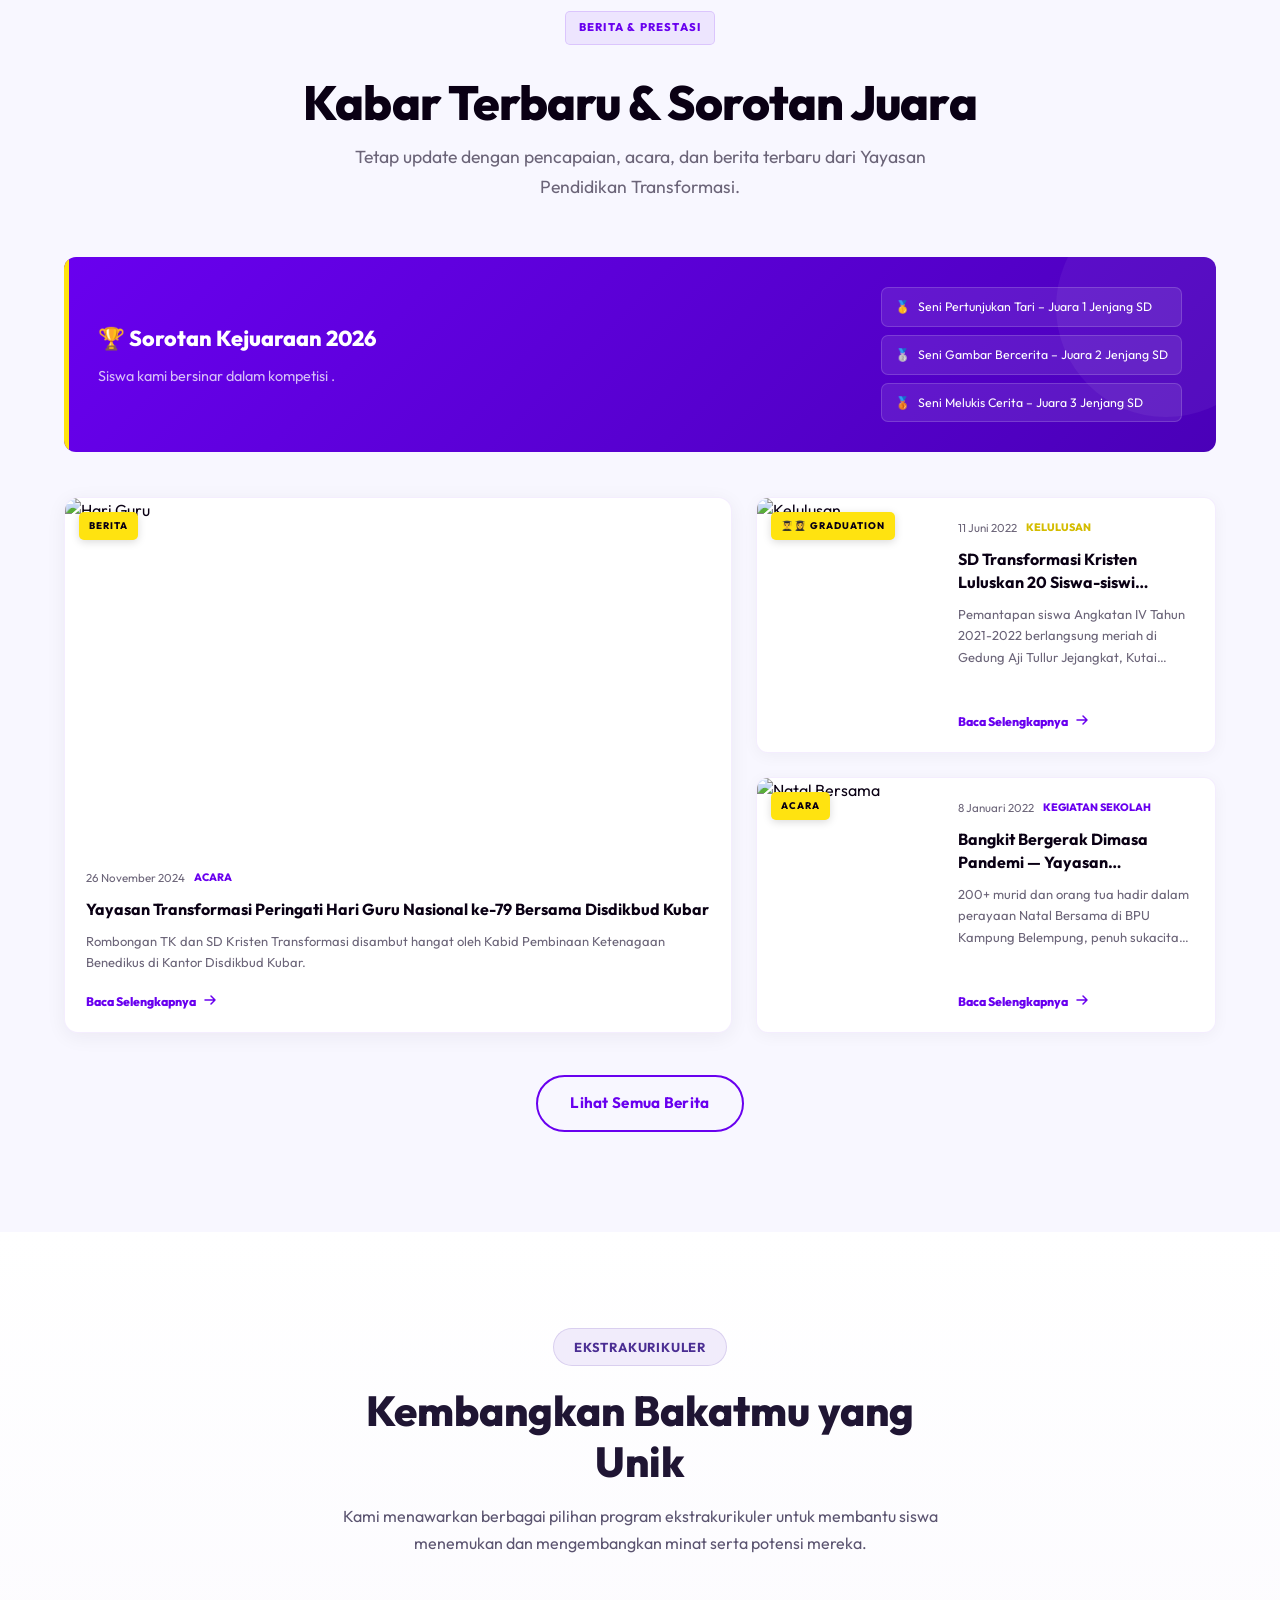
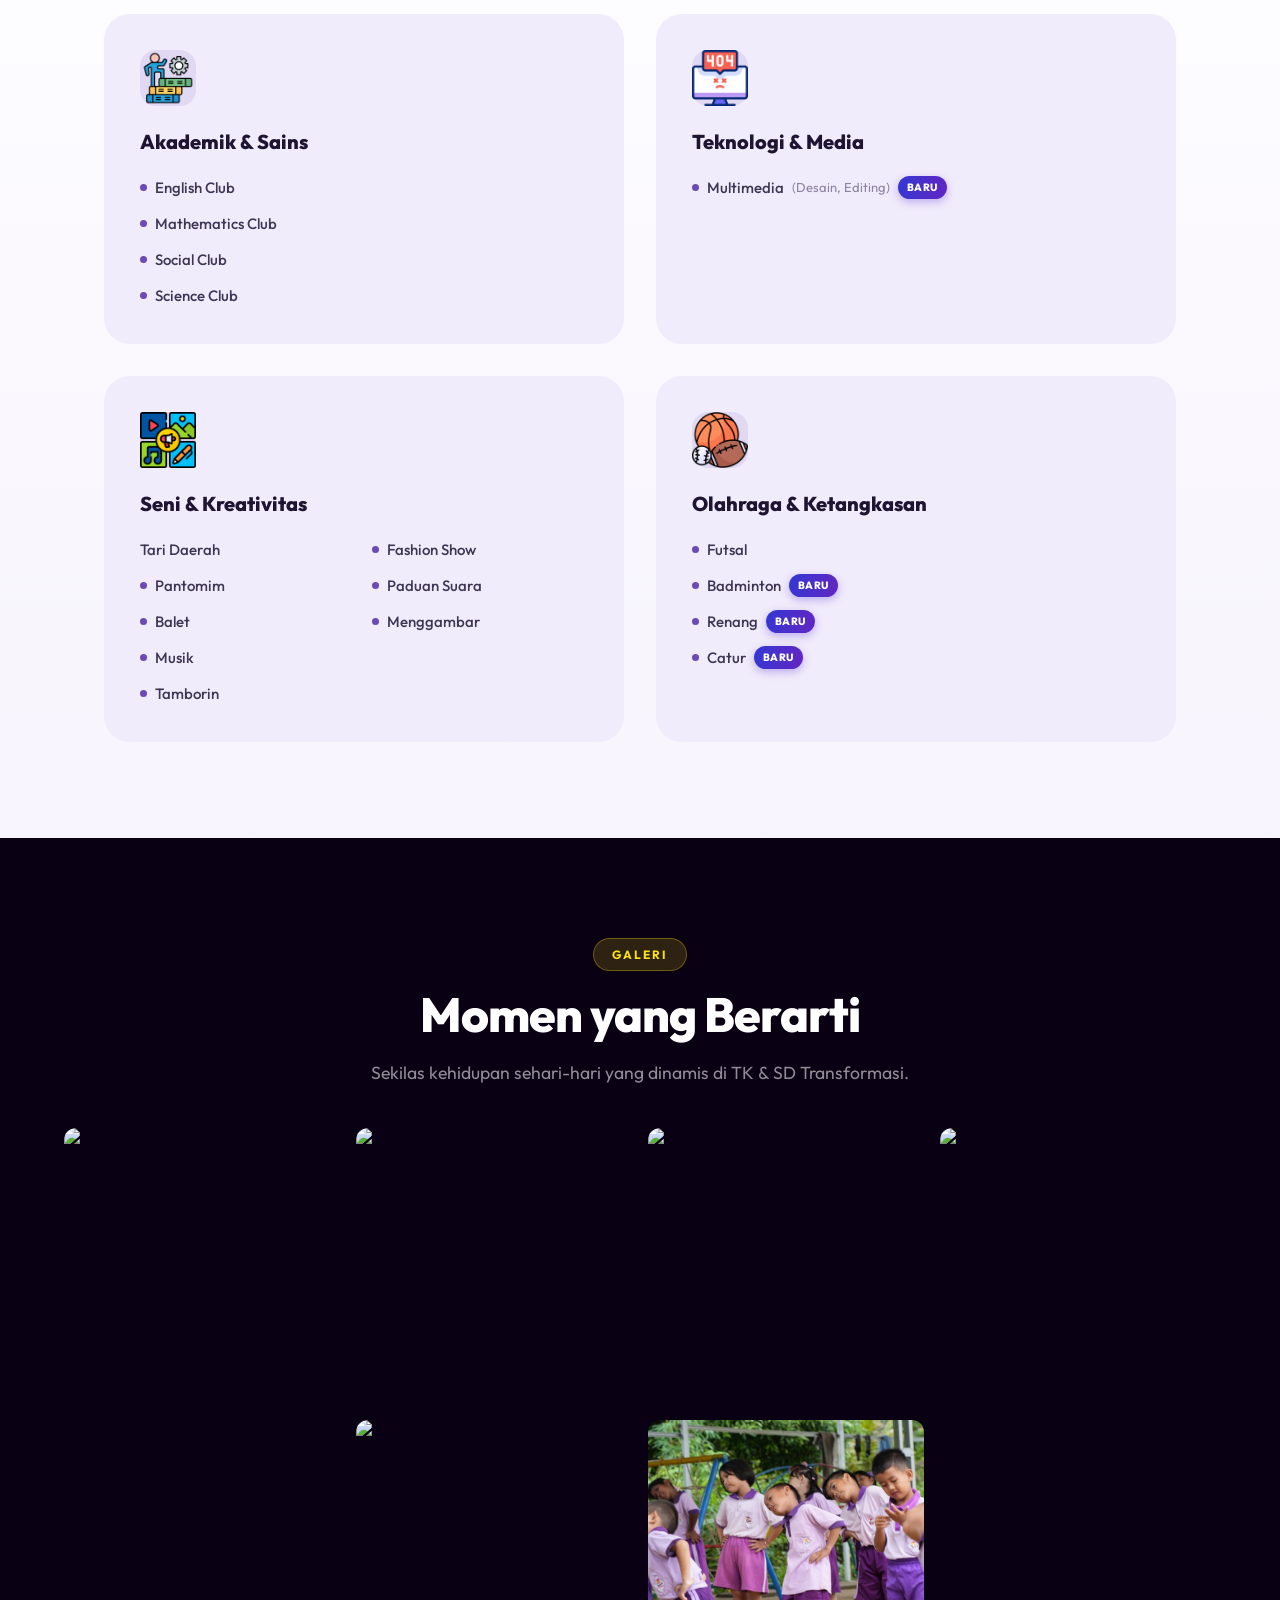
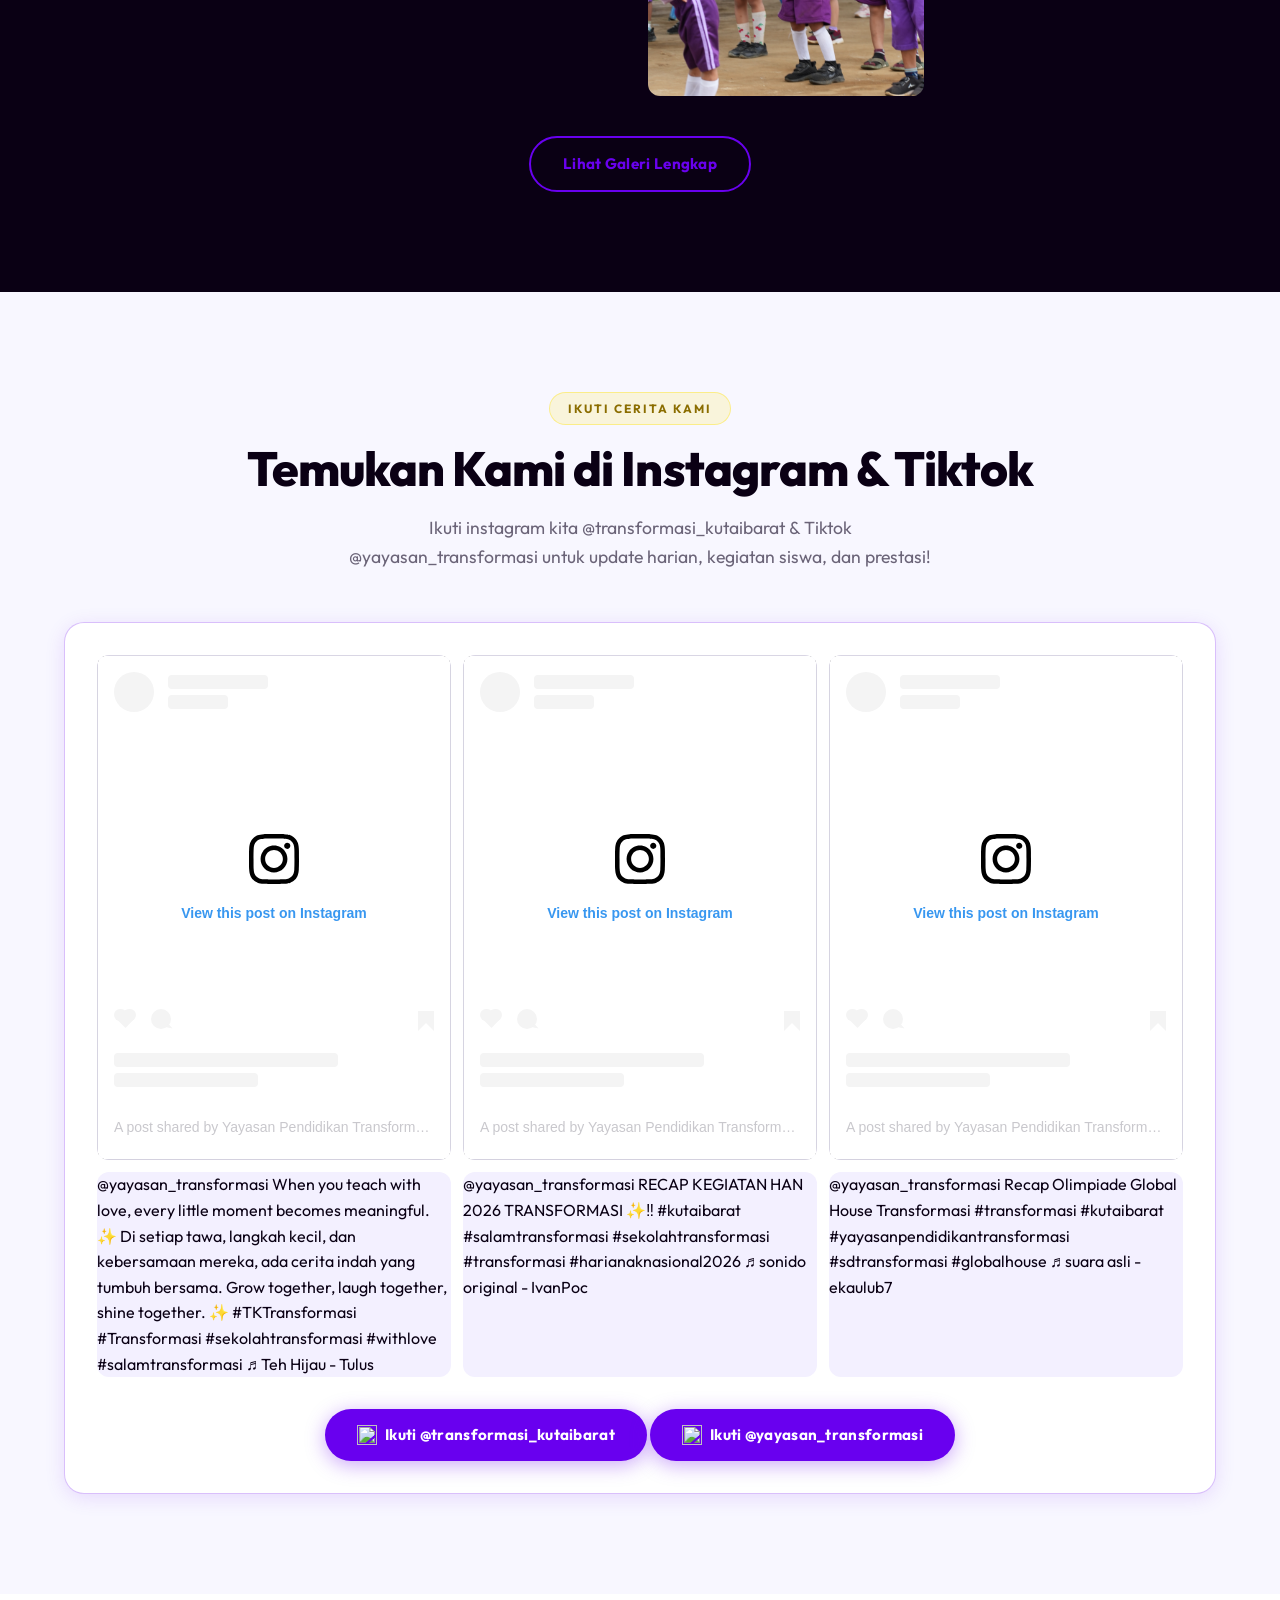
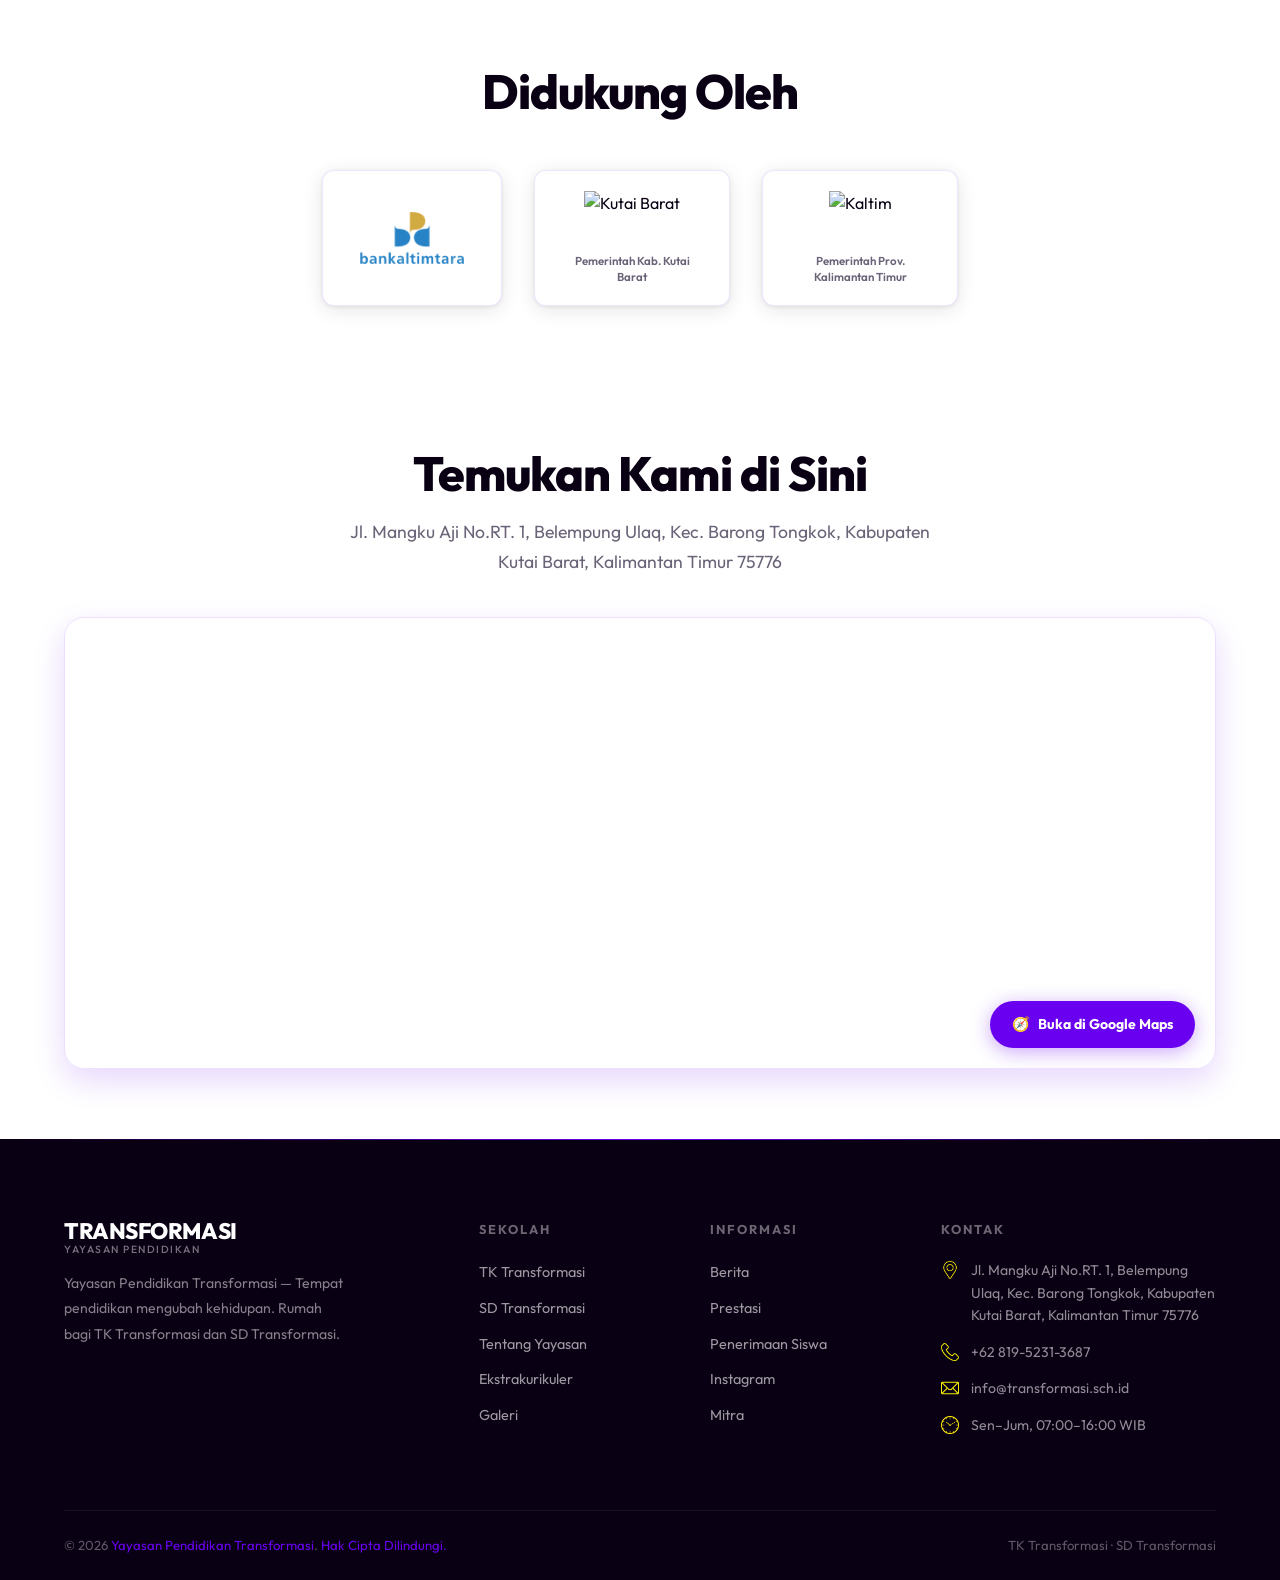
==== commit 02c9ed1c: "HHH" ====
--- a/index.html
+++ b/index.html
@@ -830,8 +830,8 @@
           <div class="stat-icon"><img src="assets/Logo/siswa.png" alt="Icon jumlah siswa TK dan SD Transformasi"></div>
           <div class="stat-num"><span class="counter accent" data-target="180">0</span><span class="accent">+</span>
           </div>
-          <div class="stat-label" data-en="Total Students (TK + SD)" data-id="Total Siswa (SD + TK)">Total Siswa (SD +
-            TK)</div>
+          <div class="stat-label" data-en="Total Students (TK + SD)" data-id="Total Siswa (TK + SD)">Total Siswa (TK +
+            SD)</div>
         </div>
         <div class="stat-card reveal">
           <div class="stat-icon"><img src="assets/Logo/teacher copy.png" alt="Icon guru berdedikasi SD dan TK Transformasi"></div>
@@ -1108,7 +1108,7 @@
         <div class="gallery-overlay"><span class="gallery-label">Kelas SD</span></div>
       </div>
       <div class="gallery-item" data-cat="tk">
-        <img src="assets/galeri/tk/tk1.JPG" alt="TK Transformasi" />
+        <img src="assets/galeri/tk/DSC03428.JPG" alt="TK Transformasi" />
         <div class="gallery-overlay"><span class="gallery-label">TK Transformasi</span></div>
       </div>
       <div class="gallery-item" data-cat="event">
@@ -1151,11 +1151,7 @@
 ================================================================= -->
 
 
-  <!-- Lightbox -->
-  <div class="lightbox" id="lightbox">
-    <button class="lightbox-close" id="lightboxClose">✕</button>
-    <img class="lightbox-img" id="lightboxImg" src="" alt="" />
-  </div>
+
 
   <!-- ========================
       INSTAGRAM FEED
@@ -1168,8 +1164,8 @@
           Temukan Kami di
           Instagram & Tiktok</h2>
         <p class="section-subtitle"
-          data-en="Follow our instagram @transformasi_kutaibarat & Tiktok @Yayasan Pendidikan Transformasi for daily updates, student activities, and achievements!"
-          data-id="Ikuti instagram kita @transformasi_kutaibarat & Tiktok @Yayasan Pendidikan Transformasi untuk update harian, kegiatan siswa, dan prestasi!">
+          data-en="Follow our instagram @transformasi_kutaibarat & Tiktok @yayasan_transformasi for daily updates, student activities, and achievements!"
+          data-id="Ikuti instagram kita @transformasi_kutaibarat & Tiktok @yayasan_transformasi untuk update harian, kegiatan siswa, dan prestasi!">
           Ikuti
           <strong>@transformasi_kutaibarat</strong> untuk update harian, kegiatan siswa, dan prestasi!
         </p>
@@ -1177,8 +1173,7 @@
       <div class="instagram-feed-container reveal">
         
         <div class="instagram-feed-grid" id="instaGrid">
-          <div class="insta-post-card"
-            onclick="window.open('https://www.instagram.com/transformasi_kutaibarat','_blank')">
+          <div class="insta-post-card">
             <blockquote class="instagram-media" data-instgrm-captioned
               data-instgrm-permalink="https://www.instagram.com/p/DcH4ZB7PPFM/"
               data-instgrm-version="14"
@@ -1191,7 +1186,7 @@
                     <div
                       style="background-color: #F4F4F4; border-radius: 50%; flex-grow: 0; height: 40px; margin-right: 14px; width: 40px;">
                     </div>
-                    <div stywdle="display: flex; flex-direction: column; flex-grow: 1; justify-content: center;">
+                    <div style="display: flex; flex-direction: column; flex-grow: 1; justify-content: center;">
                       <div
                         style=" background-color: #F4F4F4; border-radius: 4px; flex-grow: 0; height: 14px; margin-bottom: 6px; width: 100px;">
                       </div>
@@ -1264,22 +1259,22 @@
                 </a>
                 <p
                   style=" color:#c9c8cd; font-family:Arial,sans-serif; font-size:14px; line-height:17px; margin-bottom:0; margin-top:8px; overflow:hidden; padding:8px 0 7px; text-align:center; text-overflow:ellipsis; white-space:nowrap;">
-                  <a href="https://www.instagram.com/p/DVpuMi6D5XF/?utm_source=ig_embed&amp;utm_campaign=loading"
+                  <a href="https://www.instagram.com/p/DcH4ZB7PPFM/"
                     style=" color:#c9c8cd; font-family:Arial,sans-serif; font-size:14px; font-style:normal; font-weight:normal; line-height:17px; text-decoration:none;"
                     target="_blank">A post shared by Yayasan Pendidikan Transformasi (@transformasi_kutaibarat)</a>
                 </p>
               </div>
             </blockquote>
-            <script async src="//www.instagram.com/embed.js"></script>
-
-          </div>
-          <div class="insta-post-card" onclick="window.open('https://instagram.com/transformasi_kutaibarat','_blank')">
+            
+
+          </div>
+          <div class="insta-post-card">
             <blockquote class="instagram-media" data-instgrm-captioned
               data-instgrm-permalink="https://www.instagram.com/p/DaCzGVuj-WJ/"
               data-instgrm-version="14"
               style=" background:#FFF; border:0; border-radius:3px; box-shadow:0 0 1px 0 rgba(0,0,0,0.5),0 1px 10px 0 rgba(0,0,0,0.15); margin: 1px; max-width:540px; min-width:326px; padding:0; width:99.375%; width:-webkit-calc(100% - 2px); width:calc(100% - 2px);">
               <div style="padding:16px;"> <a
-                  href="https://www.instagram.com/reel/DVhlc9Tj708/?utm_source=ig_embed&amp;utm_campaign=loading"
+                  href="https://www.instagram.com/p/DaCzGVuj-WJ/"
                   style=" background:#FFFFFF; line-height:0; padding:0 0; text-align:center; text-decoration:none; width:100%;"
                   target="_blank">
                   <div style=" display: flex; flex-direction: row; align-items: center;">
@@ -1359,15 +1354,15 @@
                 </a>
                 <p
                   style=" color:#c9c8cd; font-family:Arial,sans-serif; font-size:14px; line-height:17px; margin-bottom:0; margin-top:8px; overflow:hidden; padding:8px 0 7px; text-align:center; text-overflow:ellipsis; white-space:nowrap;">
-                  <a href="https://www.instagram.com/reel/DVhlc9Tj708/?utm_source=ig_embed&amp;utm_campaign=loading"
+                  <a href="https://www.instagram.com/p/DaCzGVuj-WJ/"
                     style=" color:#c9c8cd; font-family:Arial,sans-serif; font-size:14px; font-style:normal; font-weight:normal; line-height:17px; text-decoration:none;"
                     target="_blank">A post shared by Yayasan Pendidikan Transformasi (@transformasi_kutaibarat)</a>
                 </p>
               </div>
             </blockquote>
-            <script async src="//www.instagram.com/embed.js"></script>
-          </div>
-          <div class="insta-post-card" onclick="window.open('https://instagram.com/transformasi_kutaibarat','_blank')">
+            
+          </div>
+          <div class="insta-post-card">
             <blockquote class="instagram-media" data-instgrm-captioned
               data-instgrm-permalink="https://www.instagram.com/p/DUSP0oiD4jS/?utm_source=ig_embed&amp;utm_campaign=loading"
               data-instgrm-version="14"
@@ -1459,15 +1454,15 @@
                 </p>
               </div>
             </blockquote>
-            <script async src="//www.instagram.com/embed.js"></script>
-          </div>
-          <div class="insta-post-card" onclick="window.open('https://instagram.com/transformasi_kutaibarat','_blank')">
-            <blockquote class="tiktok-embed" cite="https://www.tiktok.com/@yayasan_transformasi/video/7673780433511009557" data-video-id="7673780433511009557" style="max-width: 605px;min-width: 325px;" > <section> <a target="_blank" title="@yayasan_transformasi" href="https://www.tiktok.com/@yayasan_transformasi?refer=embed">@yayasan_transformasi</a> When you teach with love, every little moment becomes meaningful. ✨ Di setiap tawa, langkah kecil, dan kebersamaan mereka, ada cerita indah yang tumbuh bersama. Grow together, laugh together, shine together. ✨ <a title="tktransformasi" target="_blank" href="https://www.tiktok.com/tag/tktransformasi?refer=embed">#TKTransformasi</a> <a title="transformasi" target="_blank" href="https://www.tiktok.com/tag/transformasi?refer=embed">#Transformasi</a> <a title="sekolahtransformasi" target="_blank" href="https://www.tiktok.com/tag/sekolahtransformasi?refer=embed">#sekolahtransformasi</a> <a title="withlove" target="_blank" href="https://www.tiktok.com/tag/withlove?refer=embed">#withlove</a> <a title="salamtransformasi" target="_blank" href="https://www.tiktok.com/tag/salamtransformasi?refer=embed">#salamtransformasi</a> <a target="_blank" title="♬ Teh Hijau - Tulus" href="https://www.tiktok.com/music/Teh-Hijau-7655333628864530449?refer=embed">♬ Teh Hijau - Tulus</a> </section> </blockquote> <script async src="https://www.tiktok.com/embed.js"></script>
-          </div>
-          <div class="insta-post-card" onclick="window.open('https://instagram.com/transformasi_kutaibarat','_blank')">
-           <blockquote class="tiktok-embed" cite="https://www.tiktok.com/@yayasan_transformasi/video/7670026368779865364" data-video-id="7670026368779865364" style="max-width: 605px;min-width: 325px;" > <section> <a target="_blank" title="@yayasan_transformasi" href="https://www.tiktok.com/@yayasan_transformasi?refer=embed">@yayasan_transformasi</a> RECAP KEGIATAN HAN 2026 TRANSFORMASI ✨‼️ <a title="kutaibarat" target="_blank" href="https://www.tiktok.com/tag/kutaibarat?refer=embed">#kutaibarat</a> <a title="salamtransformasi" target="_blank" href="https://www.tiktok.com/tag/salamtransformasi?refer=embed">#salamtransformasi</a> <a title="sekolahtransformasi" target="_blank" href="https://www.tiktok.com/tag/sekolahtransformasi?refer=embed">#sekolahtransformasi</a> <a title="transformasi" target="_blank" href="https://www.tiktok.com/tag/transformasi?refer=embed">#transformasi</a> <a title="harianaknasional2026" target="_blank" href="https://www.tiktok.com/tag/harianaknasional2026?refer=embed">#harianaknasional2026</a> <a target="_blank" title="♬ sonido original - IvanPoc" href="https://www.tiktok.com/music/sonido-original-7369837757995354885?refer=embed">♬ sonido original - IvanPoc</a> </section> </blockquote> <script async src="https://www.tiktok.com/embed.js"></script>
-          </div>
-          <div class="insta-post-card" onclick="window.open('https://instagram.com/transformasi_kutaibarat','_blank')">
+            
+          </div>
+          <div class="insta-post-card">
+            <blockquote class="tiktok-embed" cite="https://www.tiktok.com/@yayasan_transformasi/video/7673780433511009557" data-video-id="7673780433511009557" style="max-width: 605px;min-width: 325px;" > <section> <a target="_blank" title="@yayasan_transformasi" href="https://www.tiktok.com/@yayasan_transformasi?refer=embed">@yayasan_transformasi</a> When you teach with love, every little moment becomes meaningful. ✨ Di setiap tawa, langkah kecil, dan kebersamaan mereka, ada cerita indah yang tumbuh bersama. Grow together, laugh together, shine together. ✨ <a title="tktransformasi" target="_blank" href="https://www.tiktok.com/tag/tktransformasi?refer=embed">#TKTransformasi</a> <a title="transformasi" target="_blank" href="https://www.tiktok.com/tag/transformasi?refer=embed">#Transformasi</a> <a title="sekolahtransformasi" target="_blank" href="https://www.tiktok.com/tag/sekolahtransformasi?refer=embed">#sekolahtransformasi</a> <a title="withlove" target="_blank" href="https://www.tiktok.com/tag/withlove?refer=embed">#withlove</a> <a title="salamtransformasi" target="_blank" href="https://www.tiktok.com/tag/salamtransformasi?refer=embed">#salamtransformasi</a> <a target="_blank" title="♬ Teh Hijau - Tulus" href="https://www.tiktok.com/music/Teh-Hijau-7655333628864530449?refer=embed">♬ Teh Hijau - Tulus</a> </section> </blockquote> 
+          </div>
+          <div class="insta-post-card">
+           <blockquote class="tiktok-embed" cite="https://www.tiktok.com/@yayasan_transformasi/video/7670026368779865364" data-video-id="7670026368779865364" style="max-width: 605px;min-width: 325px;" > <section> <a target="_blank" title="@yayasan_transformasi" href="https://www.tiktok.com/@yayasan_transformasi?refer=embed">@yayasan_transformasi</a> RECAP KEGIATAN HAN 2026 TRANSFORMASI ✨‼️ <a title="kutaibarat" target="_blank" href="https://www.tiktok.com/tag/kutaibarat?refer=embed">#kutaibarat</a> <a title="salamtransformasi" target="_blank" href="https://www.tiktok.com/tag/salamtransformasi?refer=embed">#salamtransformasi</a> <a title="sekolahtransformasi" target="_blank" href="https://www.tiktok.com/tag/sekolahtransformasi?refer=embed">#sekolahtransformasi</a> <a title="transformasi" target="_blank" href="https://www.tiktok.com/tag/transformasi?refer=embed">#transformasi</a> <a title="harianaknasional2026" target="_blank" href="https://www.tiktok.com/tag/harianaknasional2026?refer=embed">#harianaknasional2026</a> <a target="_blank" title="♬ sonido original - IvanPoc" href="https://www.tiktok.com/music/sonido-original-7369837757995354885?refer=embed">♬ sonido original - IvanPoc</a> </section> </blockquote> 
+          </div>
+          <div class="insta-post-card">
             <blockquote class="tiktok-embed"
               cite="https://www.tiktok.com/@yayasan_transformasi/video/7565819401421737234"
               data-video-id="7565819401421737234" style="max-width: 605px;min-width: 325px;">
@@ -1487,7 +1482,7 @@
                   ekaulub7</a>
               </section>
             </blockquote>
-            <script async src="https://www.tiktok.com/embed.js"></script>
+            
           </div>
         </div>
         <div class="insta-follow-btn">
@@ -1507,6 +1502,8 @@
       </div>
     </div>
   </section>
+  <script async src="https://www.instagram.com/embed.js"></script>
+  <script async src="https://www.tiktok.com/embed.js"></script>
 
   <!-- ========================
       PARTNERSHIP
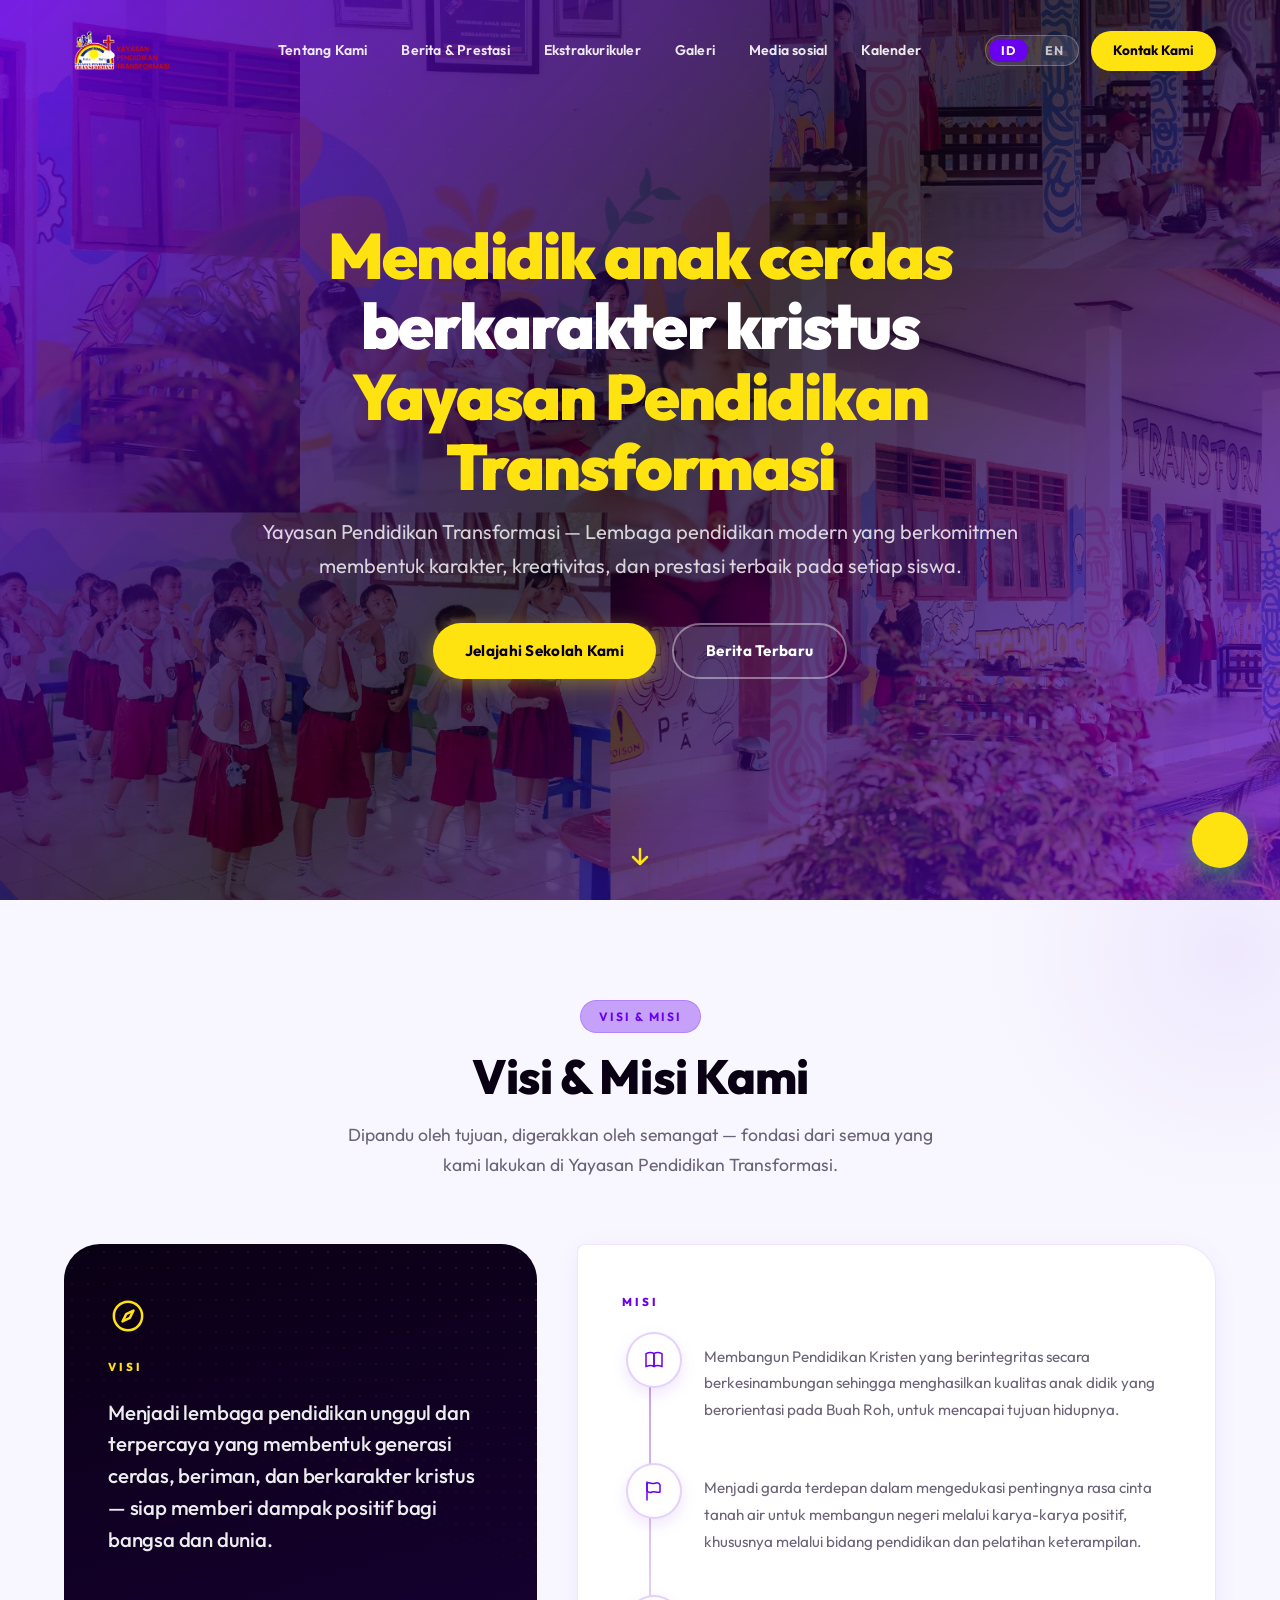
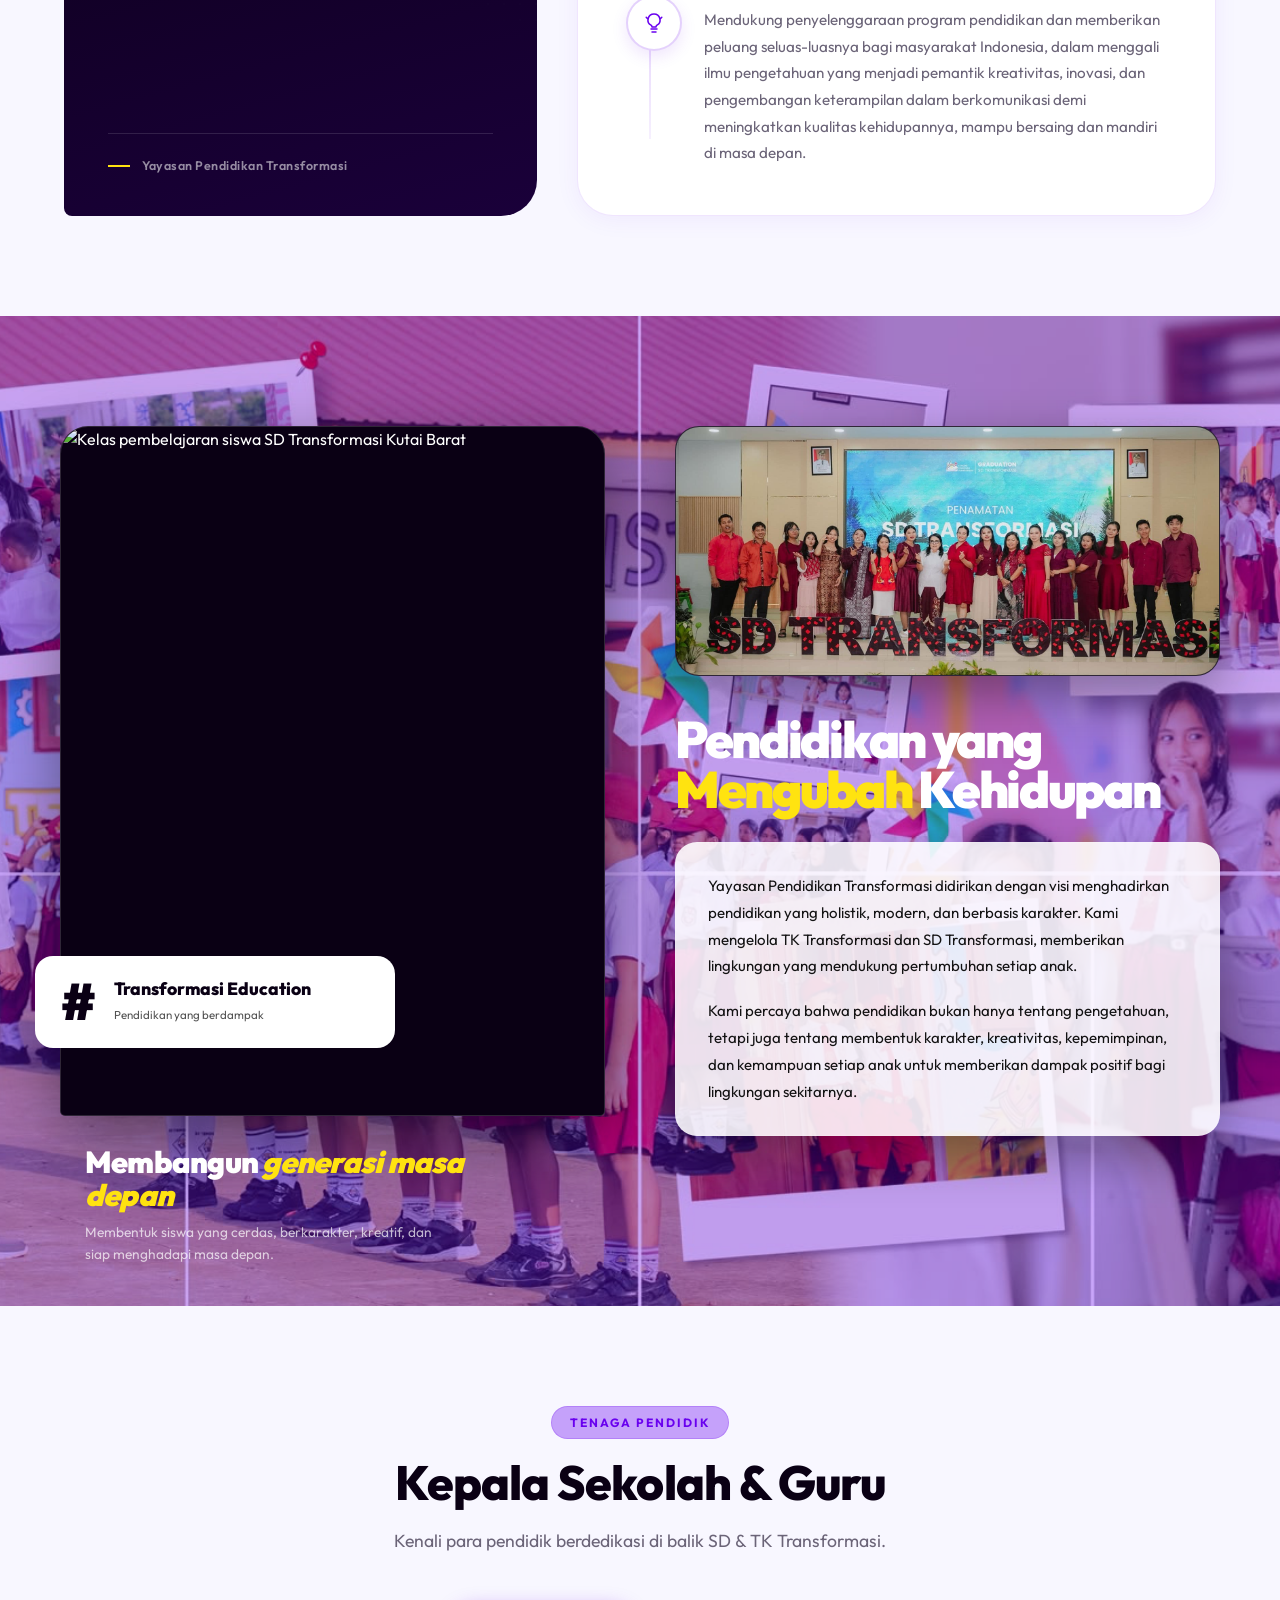
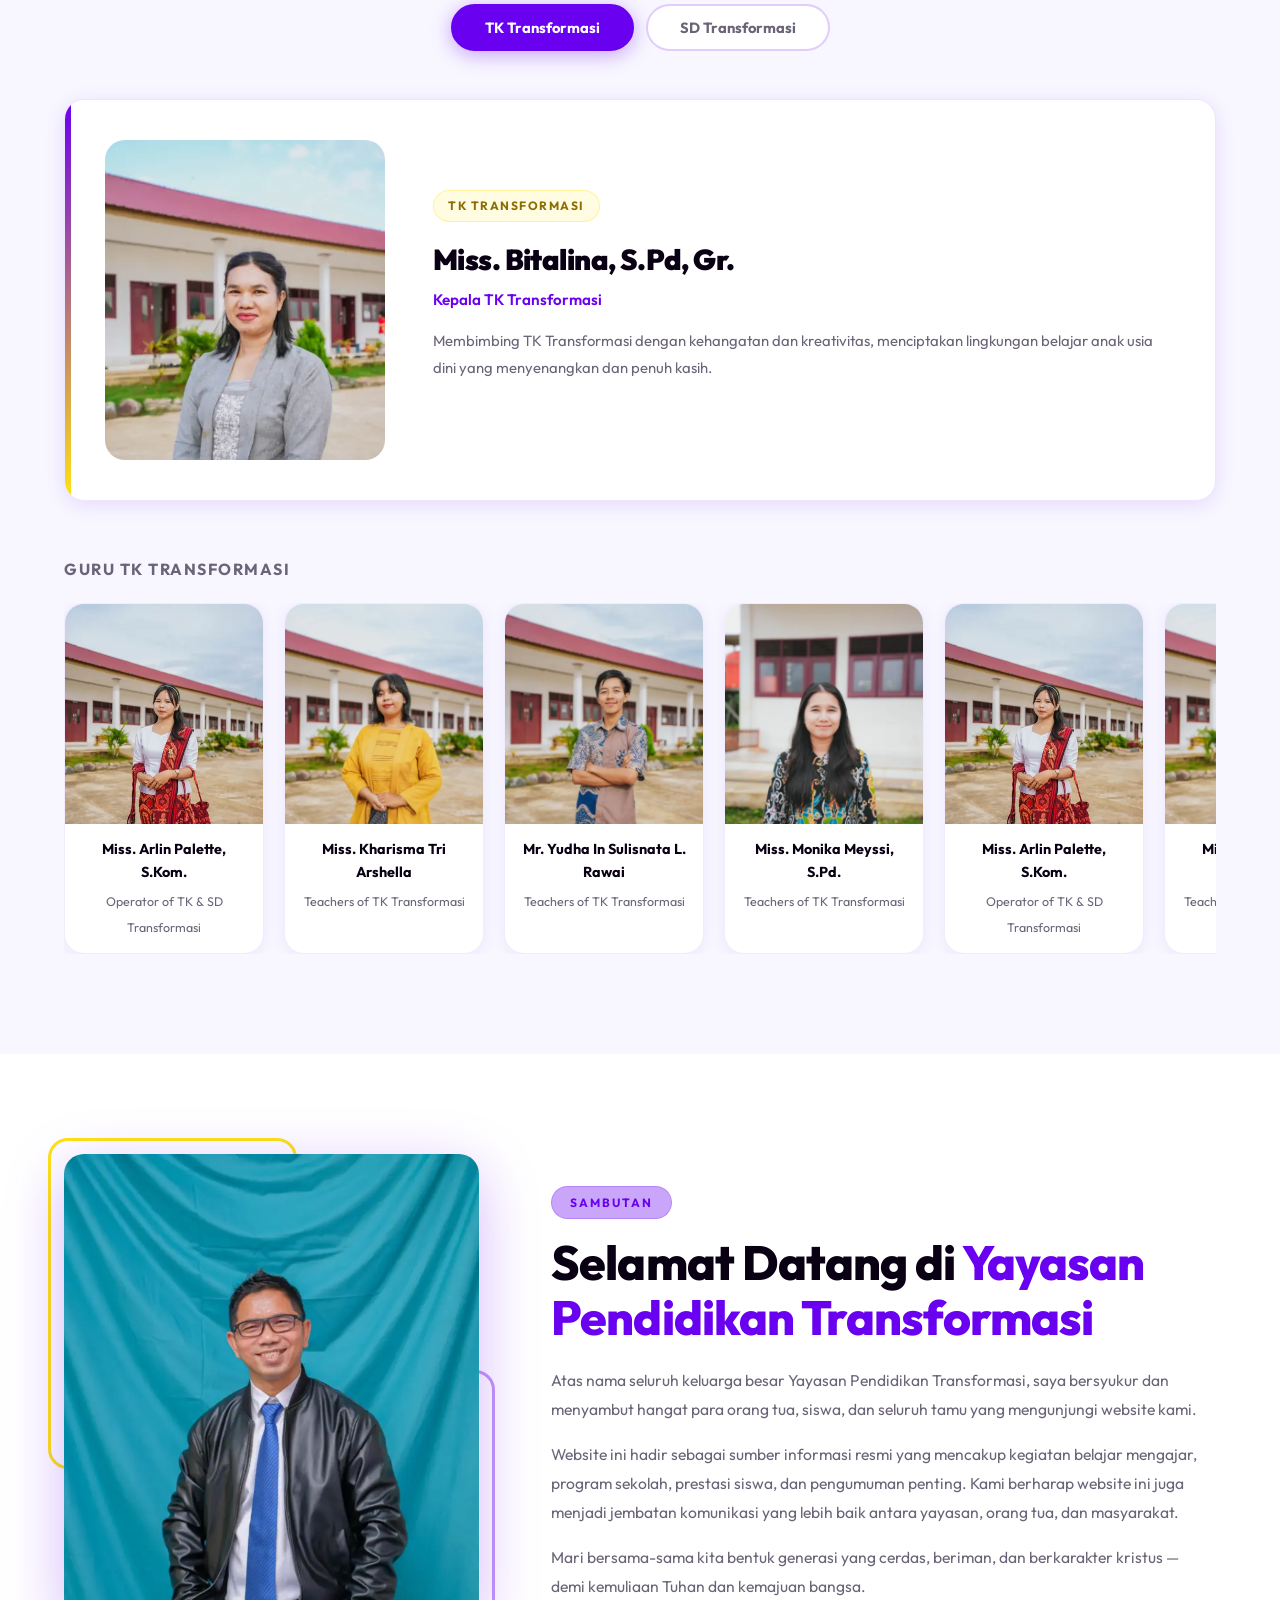
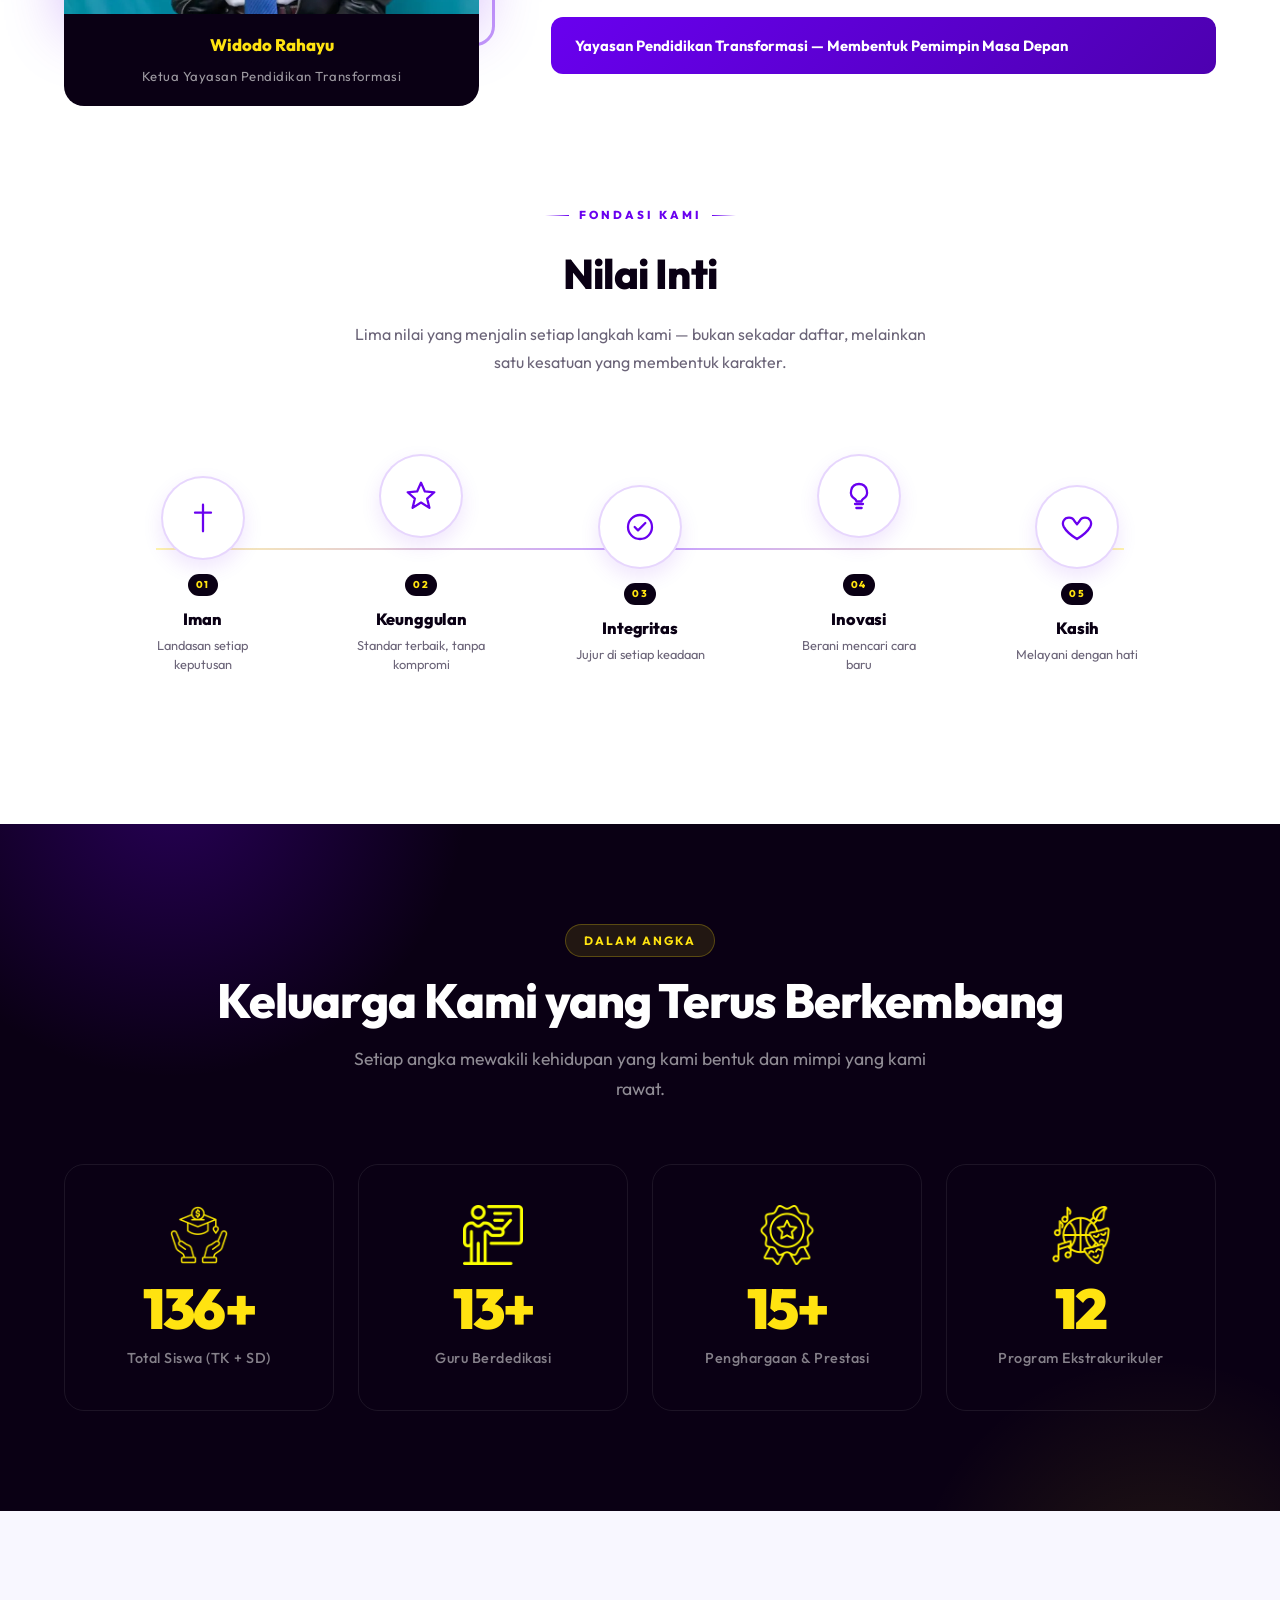
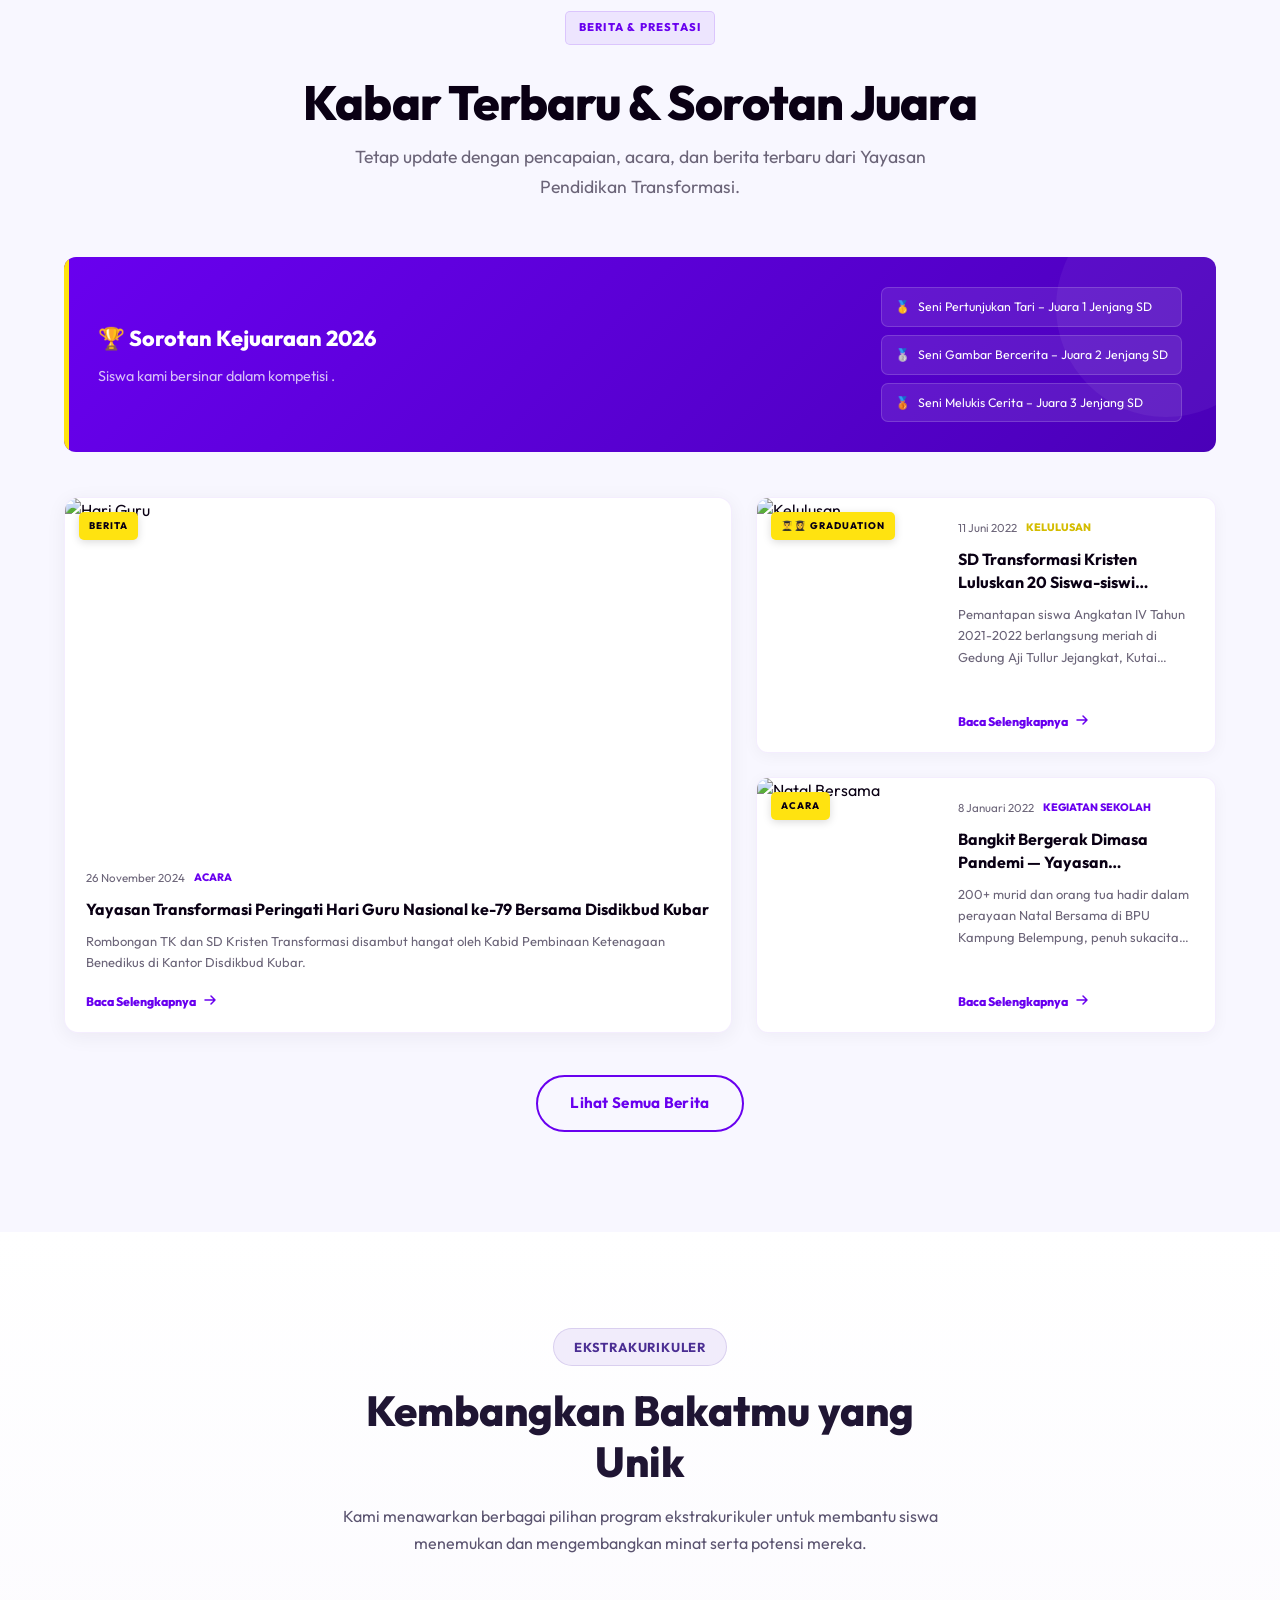
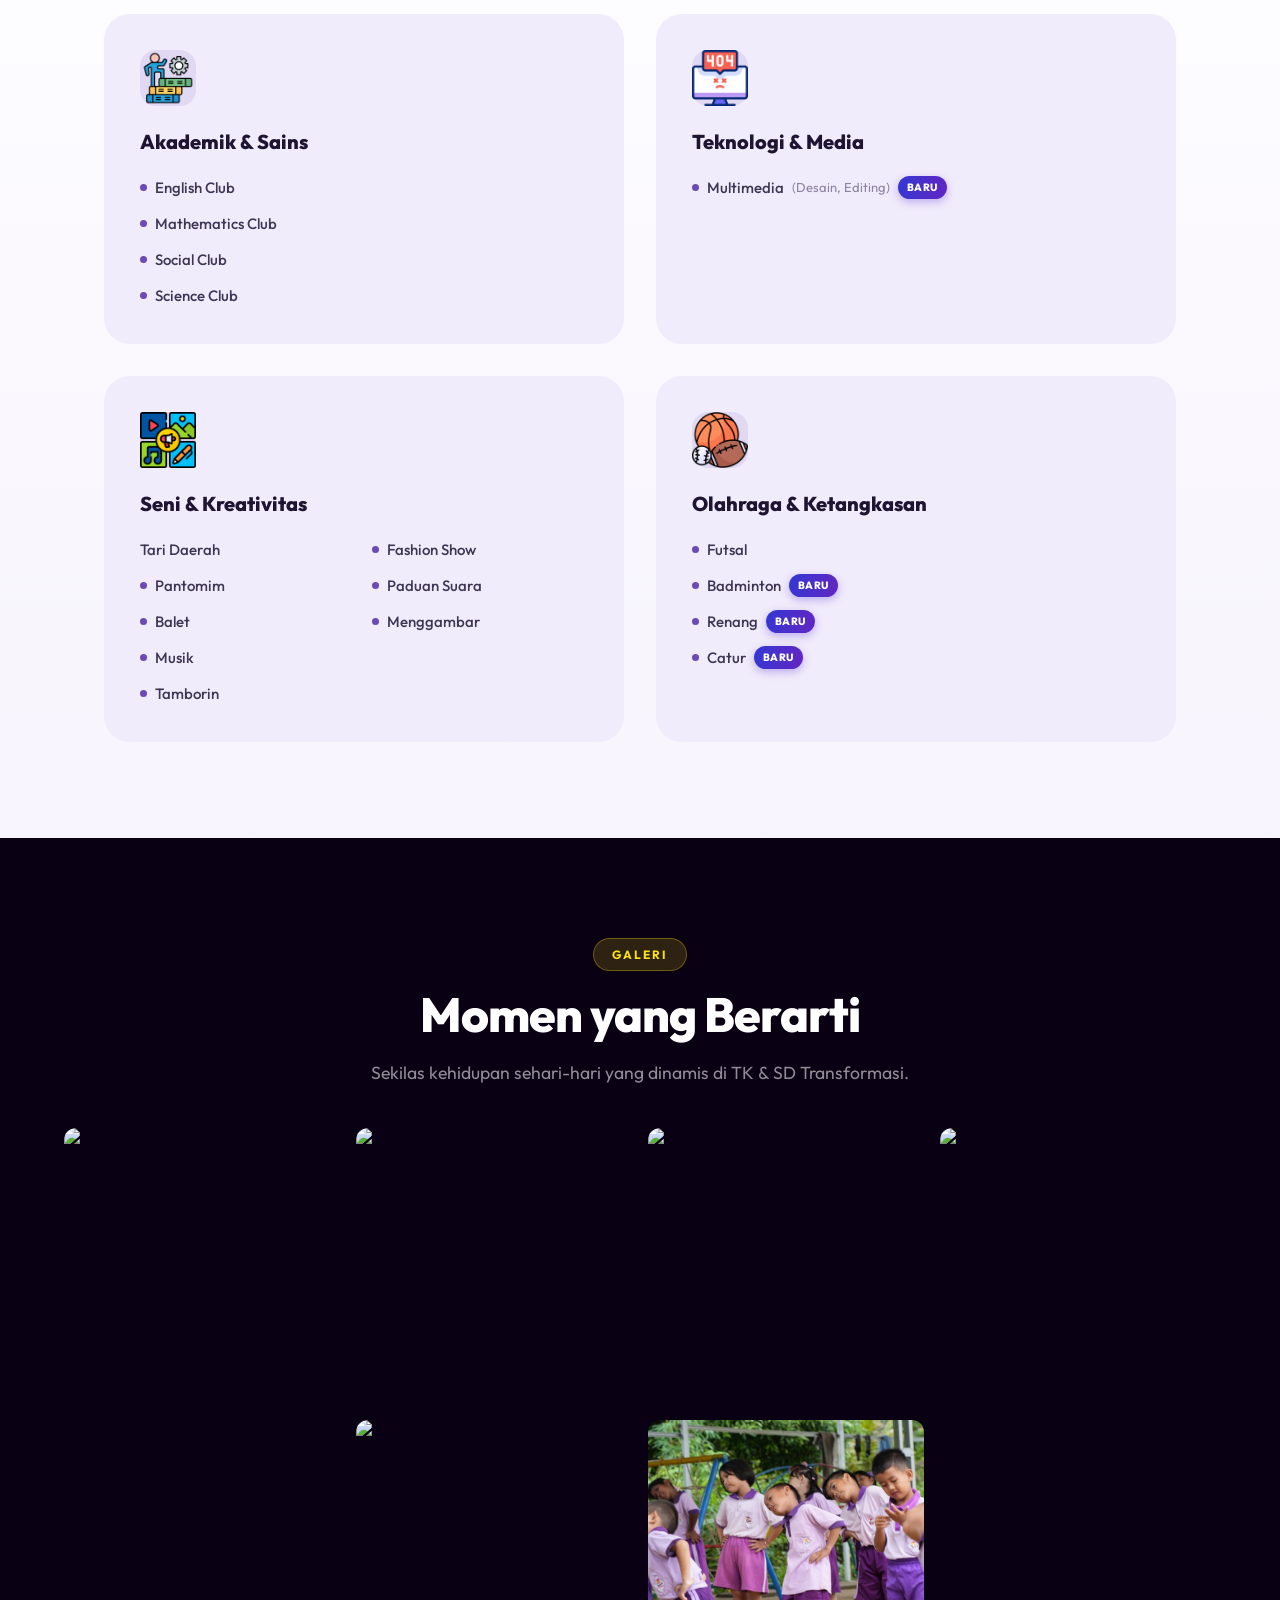
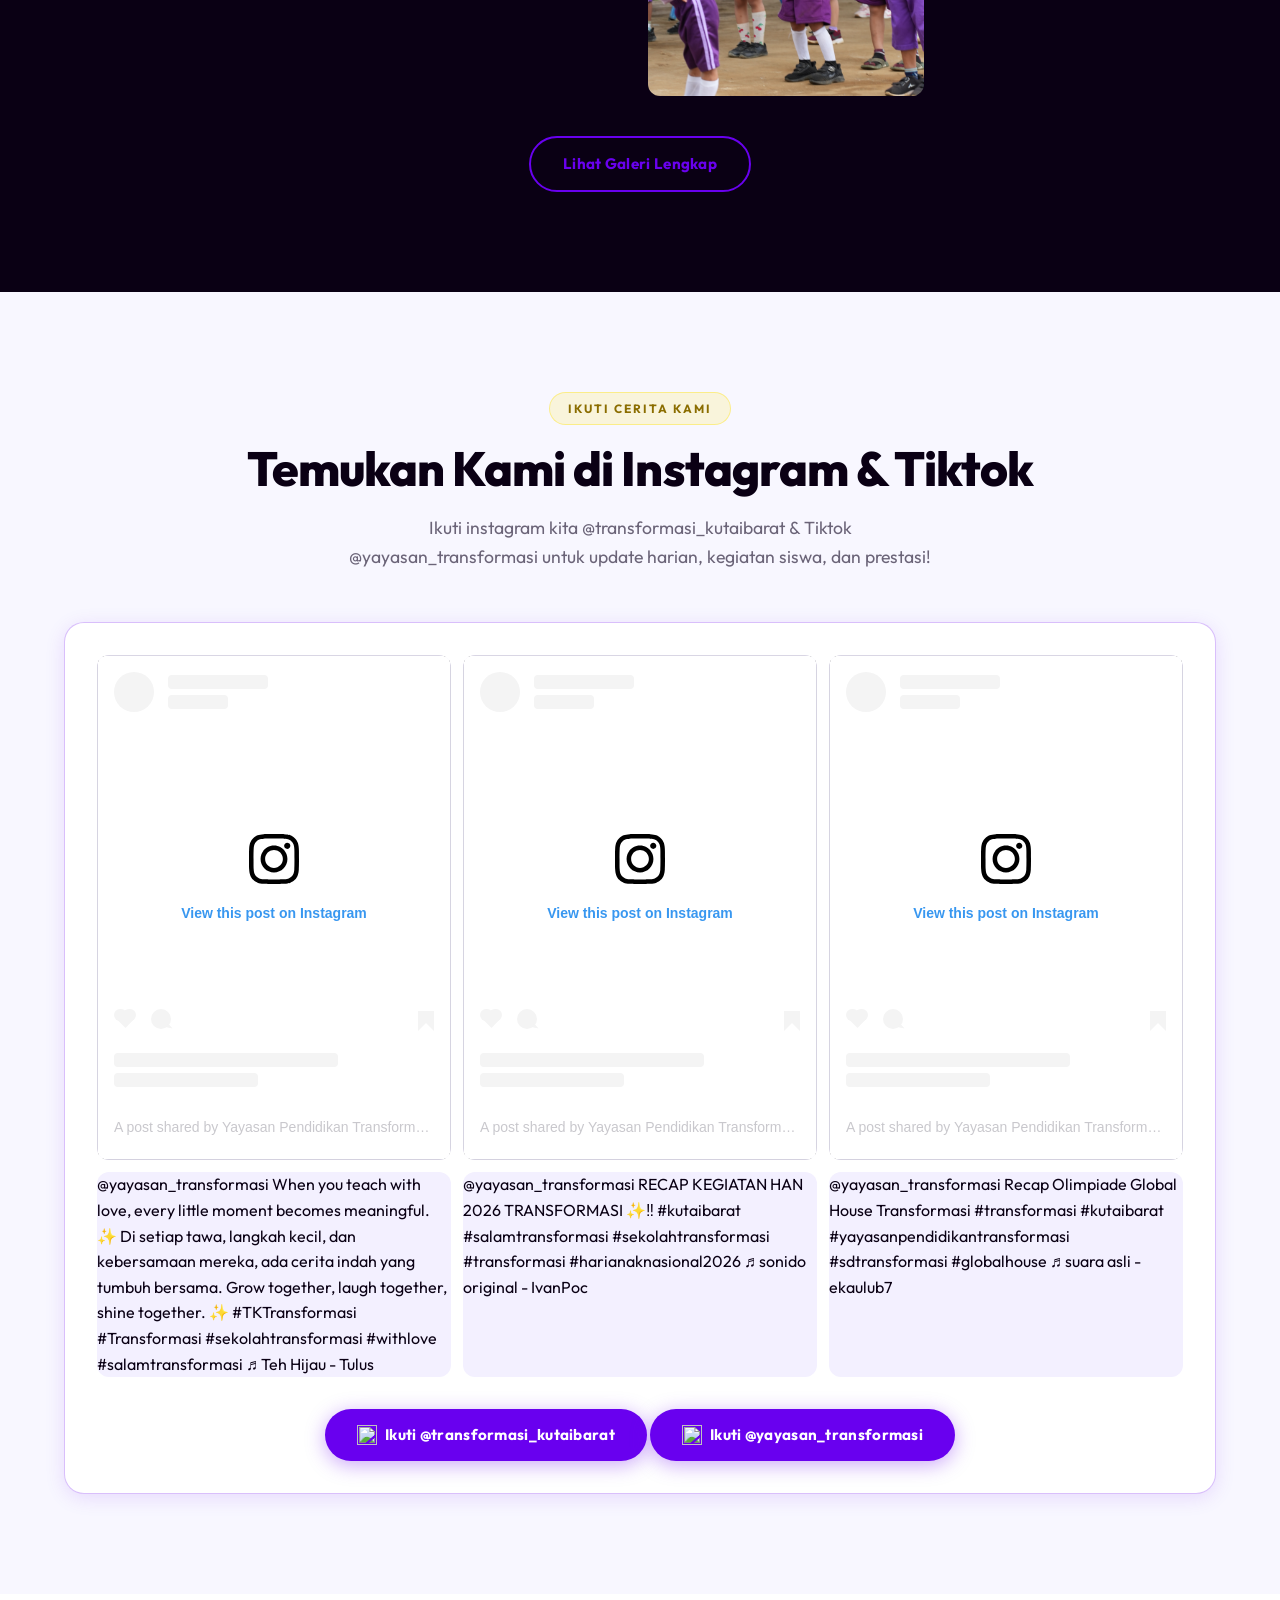
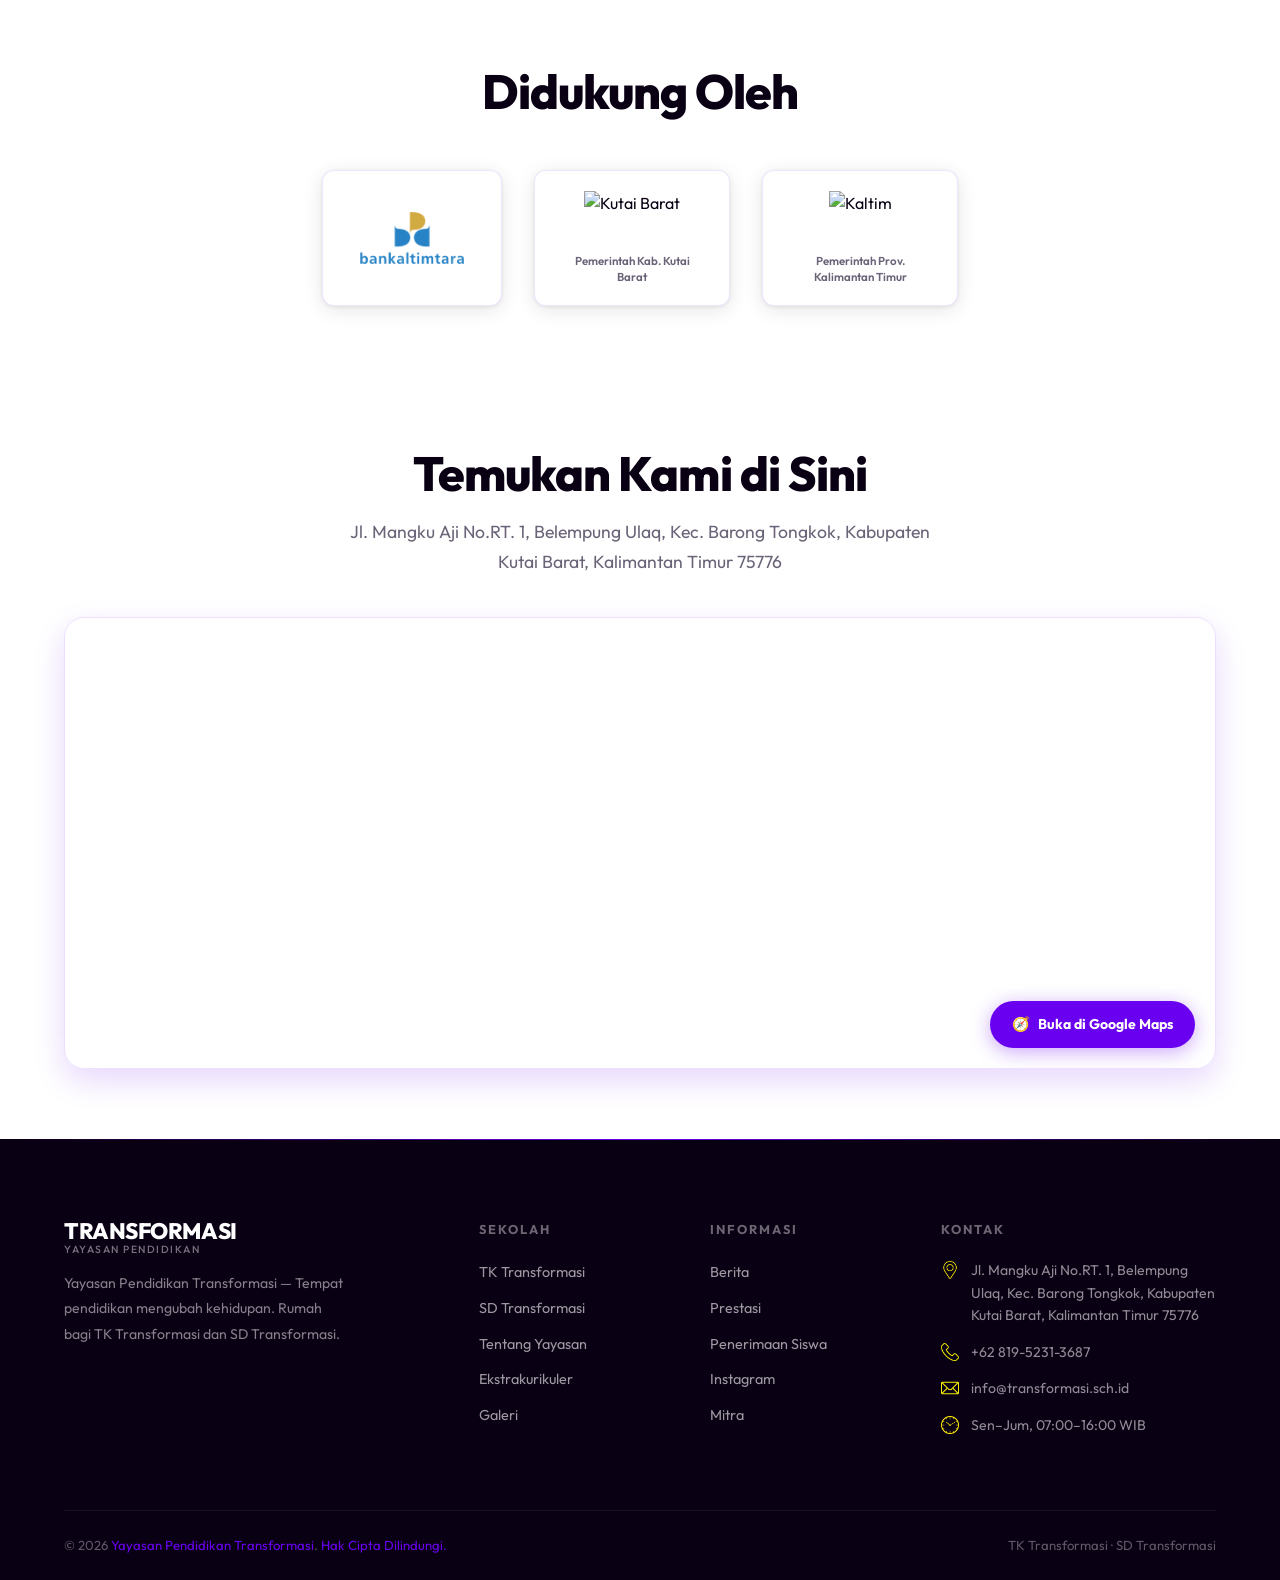
==== commit 0ae58129: "LAST" ====
--- a/index.html
+++ b/index.html
@@ -3,18 +3,18 @@
 <head>
   <meta charset="UTF-8" />
   <meta name="viewport" content="width=device-width, initial-scale=1.0" />
-  <title>Yayasan Pendidikan Transformasi — SD & TK Transformasi</title>
-  <meta name="description" content="Yayasan Pendidikan Transformasi — SD & TK Kutai Barat. Pendidikan holistik, berkarakter kristus, prestasi terbaik. Lokasi: Belempung Ulaq, Barong Tongkok." />
-  <meta name="keywords" content="Sekolah Transformasi Kutai Barat, SD Transformasi, TK Transformasi, Sekolah Kristen kubar, Yayasan kubar, Sekolah kubar, SDK KUBAR, Transformasi, Belempung Ulaq, Belempung, pendidikan, sekolah dasar, taman kanak-kanak, pendidikan holistik, sekolah berkarakter kristus" />
+  <title>Yayasan Pendidikan Transformasi — TK & SD Transformasi</title>
+  <meta name="description" content="Yayasan Pendidikan Transformasi — TK & SD Kutai Barat. Pendidikan holistik, berkarakter kristus, prestasi terbaik. Lokasi: Belempung Ulaq, Barong Tongkok." />
+  <meta name="keywords" content="Sekolah Transformasi Kutai Barat, TK Transformasi, SD Transformasi, Sekolah Kristen kubar, Yayasan kubar, Sekolah kubar, SDK KUBAR, Transformasi, Belempung Ulaq, Belempung, pendidikan, sekolah dasar, taman kanak-kanak, pendidikan holistik, sekolah berkarakter kristus" />
   <link rel="canonical" href="https://transformasiedu.sch.id/index.html" />
   <meta property="og:type" content="website" />
   <meta property="og:url" content="https://transformasiedu.sch.id/index.html" />
-  <meta property="og:title" content="Yayasan Pendidikan Transformasi — SD & TK Kutai Barat" />
-  <meta property="og:description" content="Pendidikan holistik, berkarakter kristus, prestasi terbaik untuk siswa SD & TK di Kutai Barat, Kalimantan Timur." />
+  <meta property="og:title" content="Yayasan Pendidikan Transformasi — TK & SD Kutai Barat" />
+  <meta property="og:description" content="Pendidikan holistik, berkarakter kristus, prestasi terbaik untuk siswa TK & SD di Kutai Barat, Kalimantan Timur." />
   <meta property="og:image" content="https://transformasiedu.sch.id/back2.jpg"/>
   <meta property="og:image:alt" content="Sekolah Transformasi Kutai Barat" />
+  <meta property="og:image:alt" content="TK Transformasi " />
   <meta property="og:image:alt" content="Sd Transformasi" />
-  <meta property="og:image:alt" content="TK Transformasi " />
   <meta property="og:image:alt" content="Sekolah Kristen kubar"/>
   <meta property="og:image:alt" content="Yayasan kubar"/>
   <meta property="og:image:alt" content="Sekolah kubar"/>
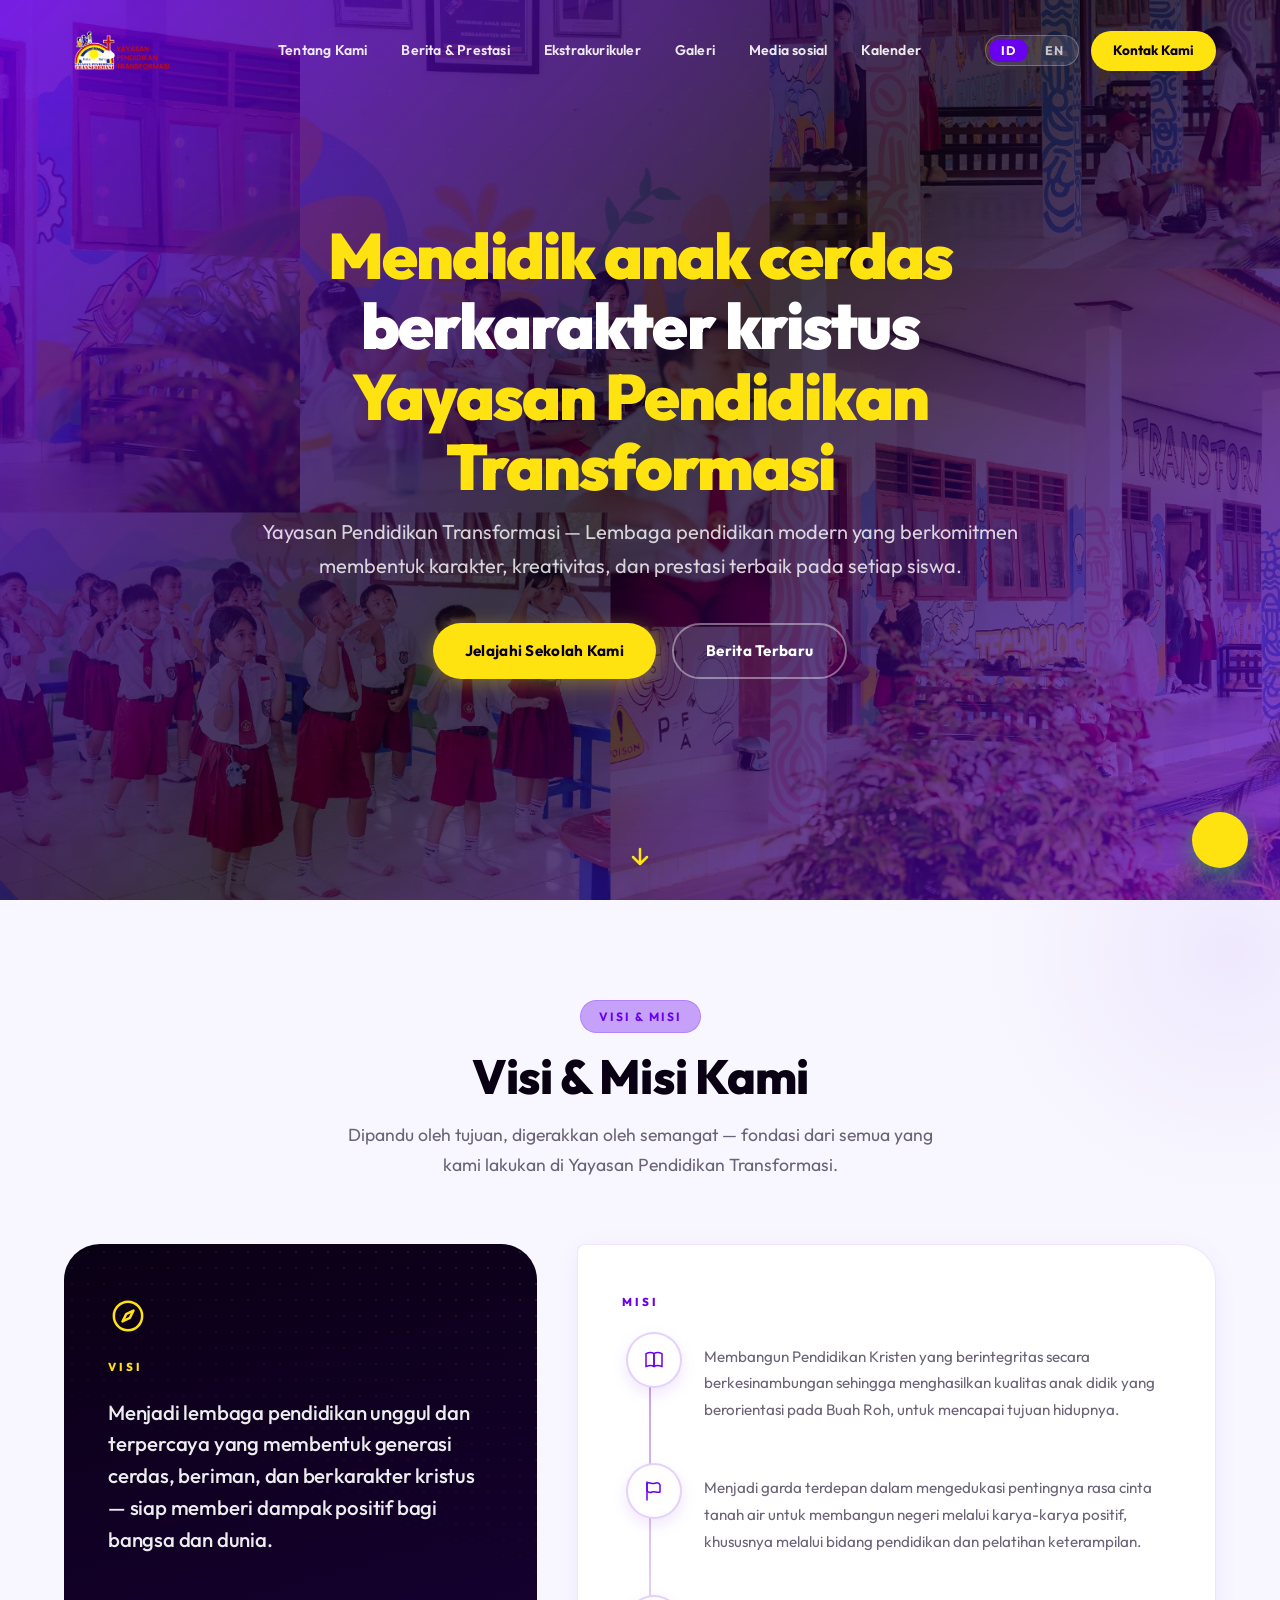
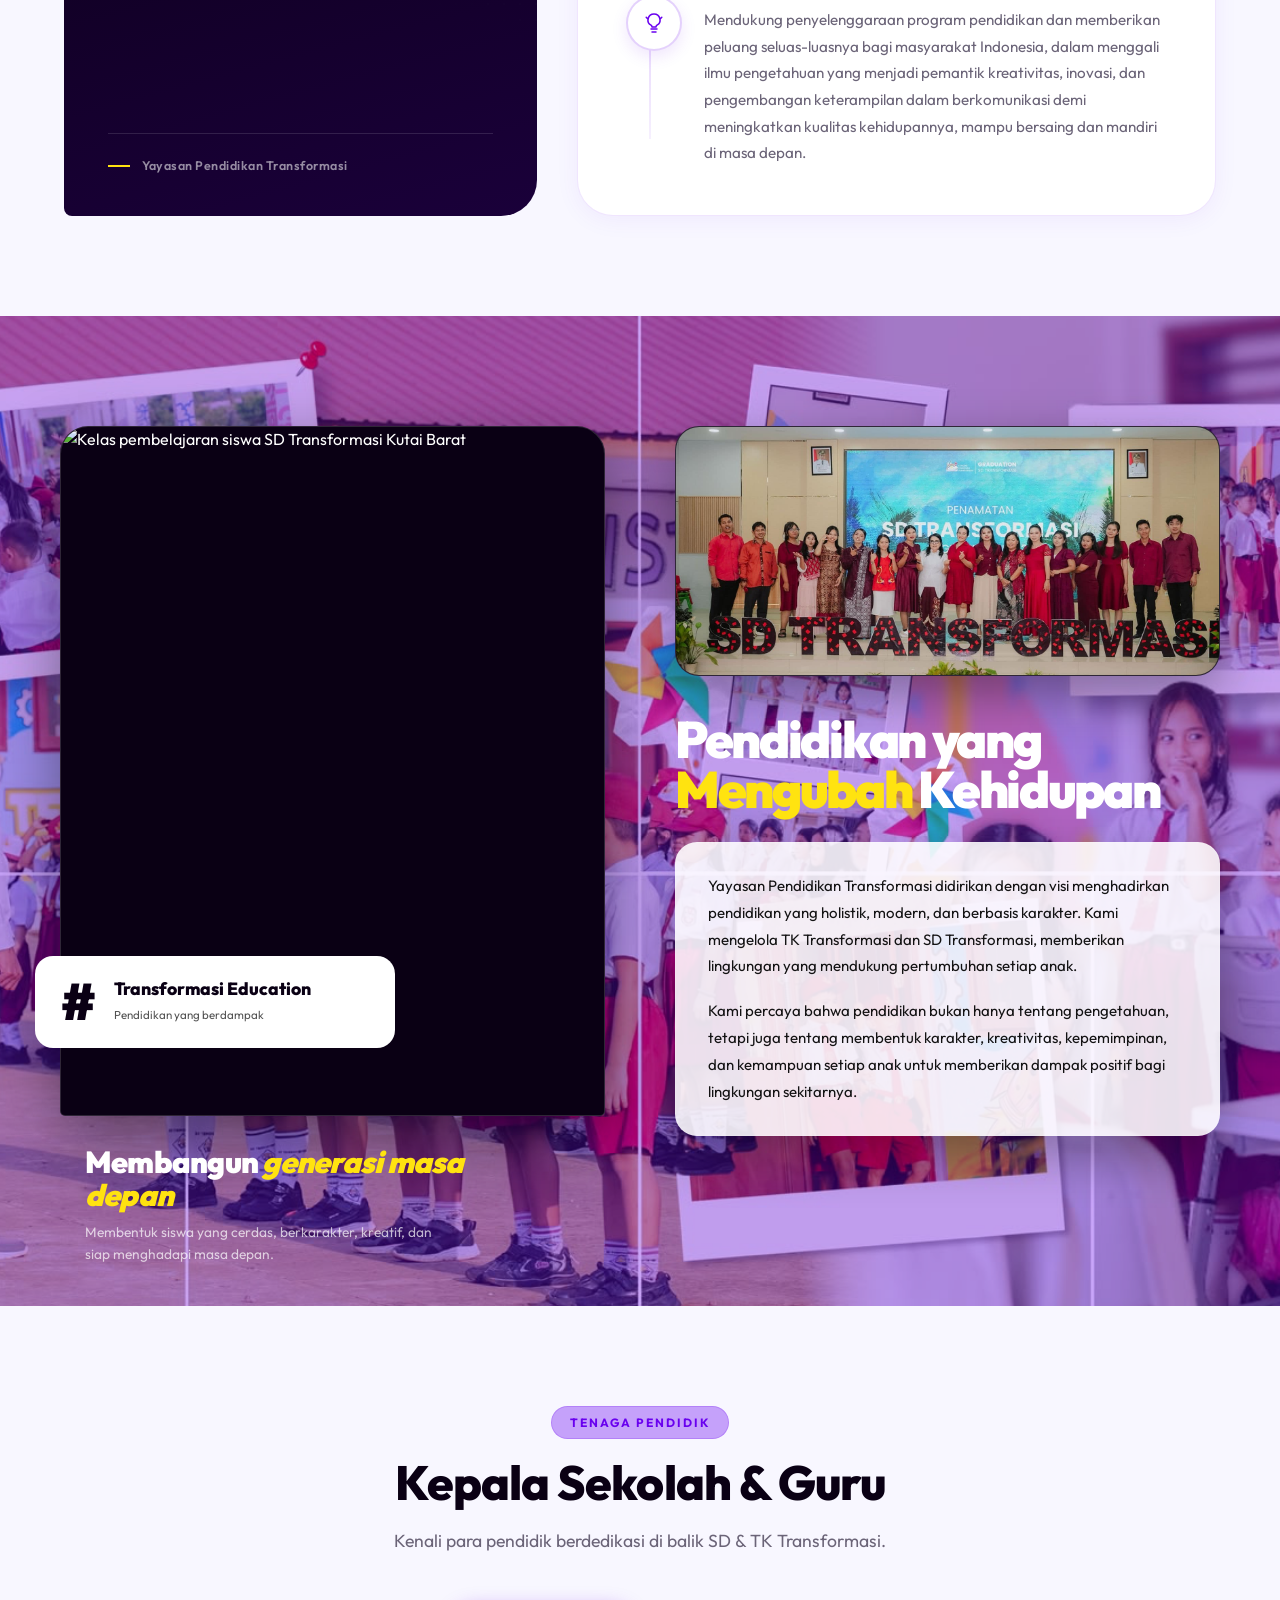
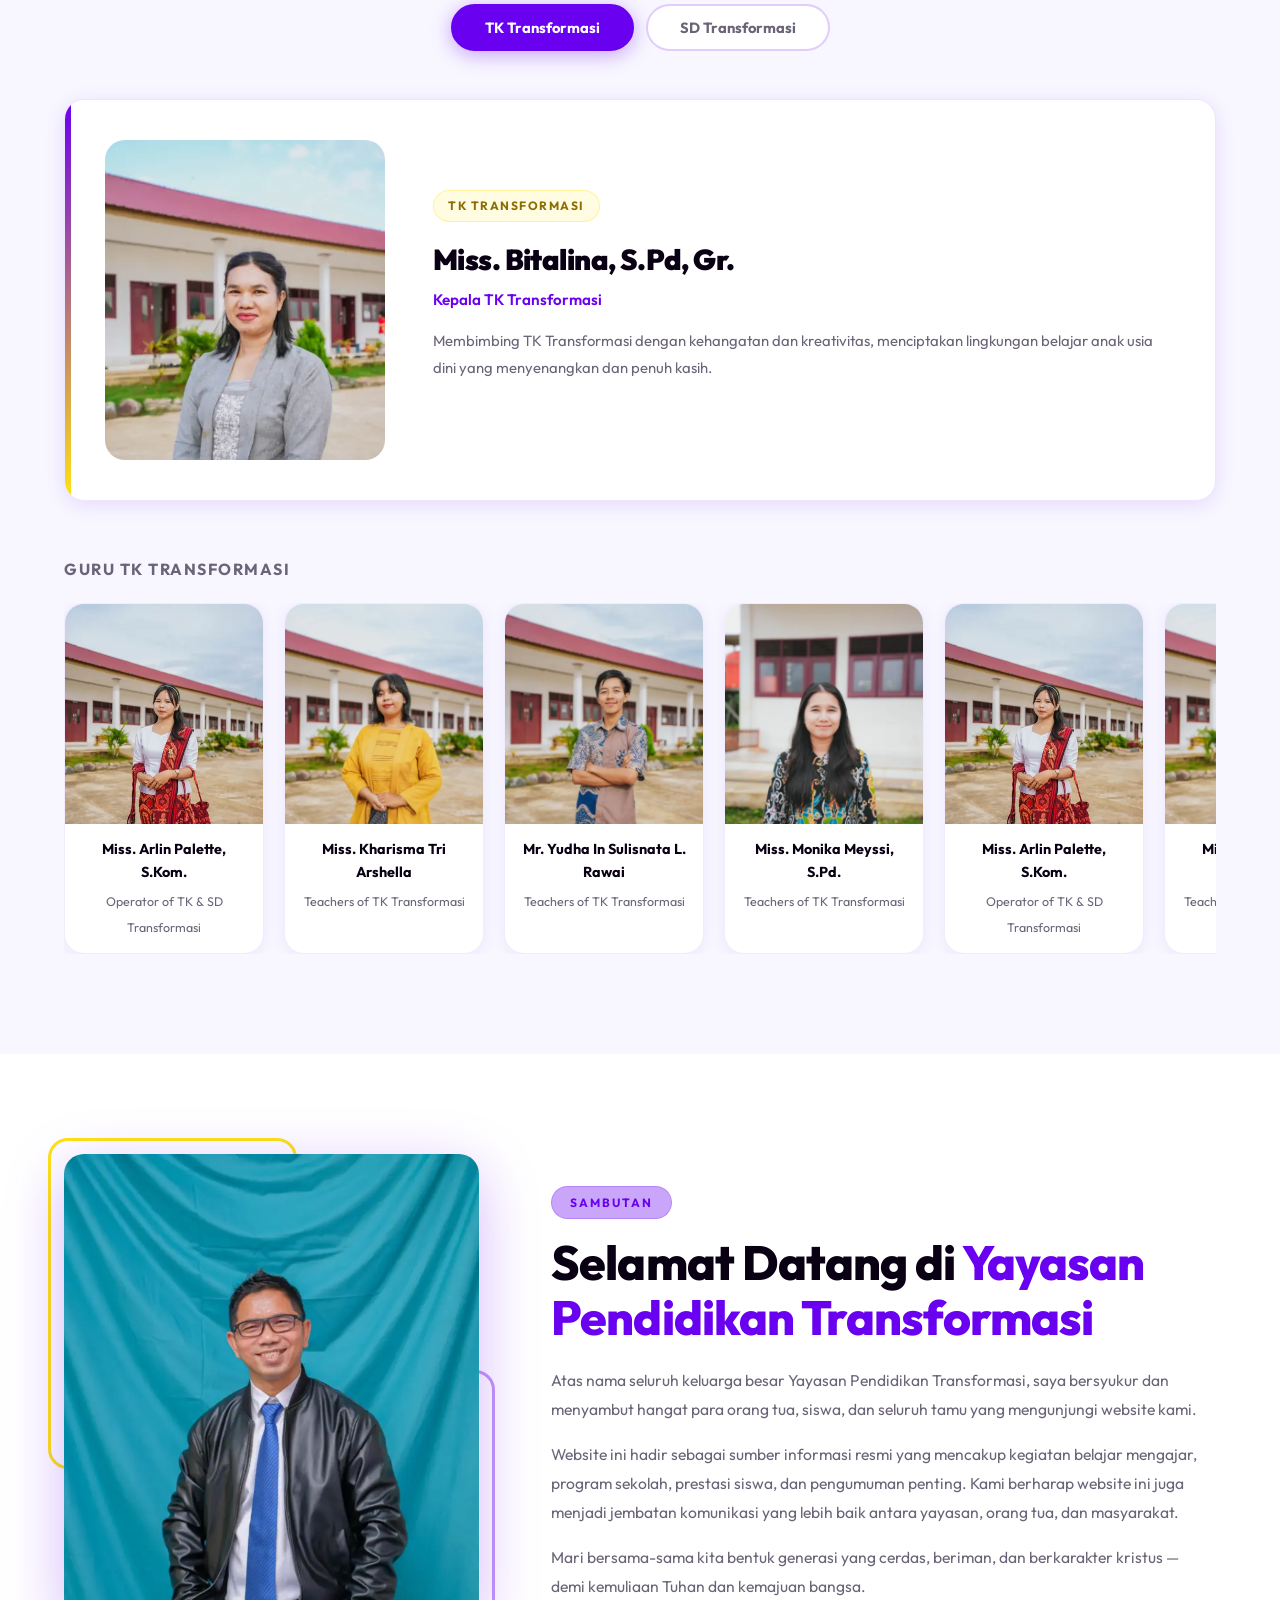
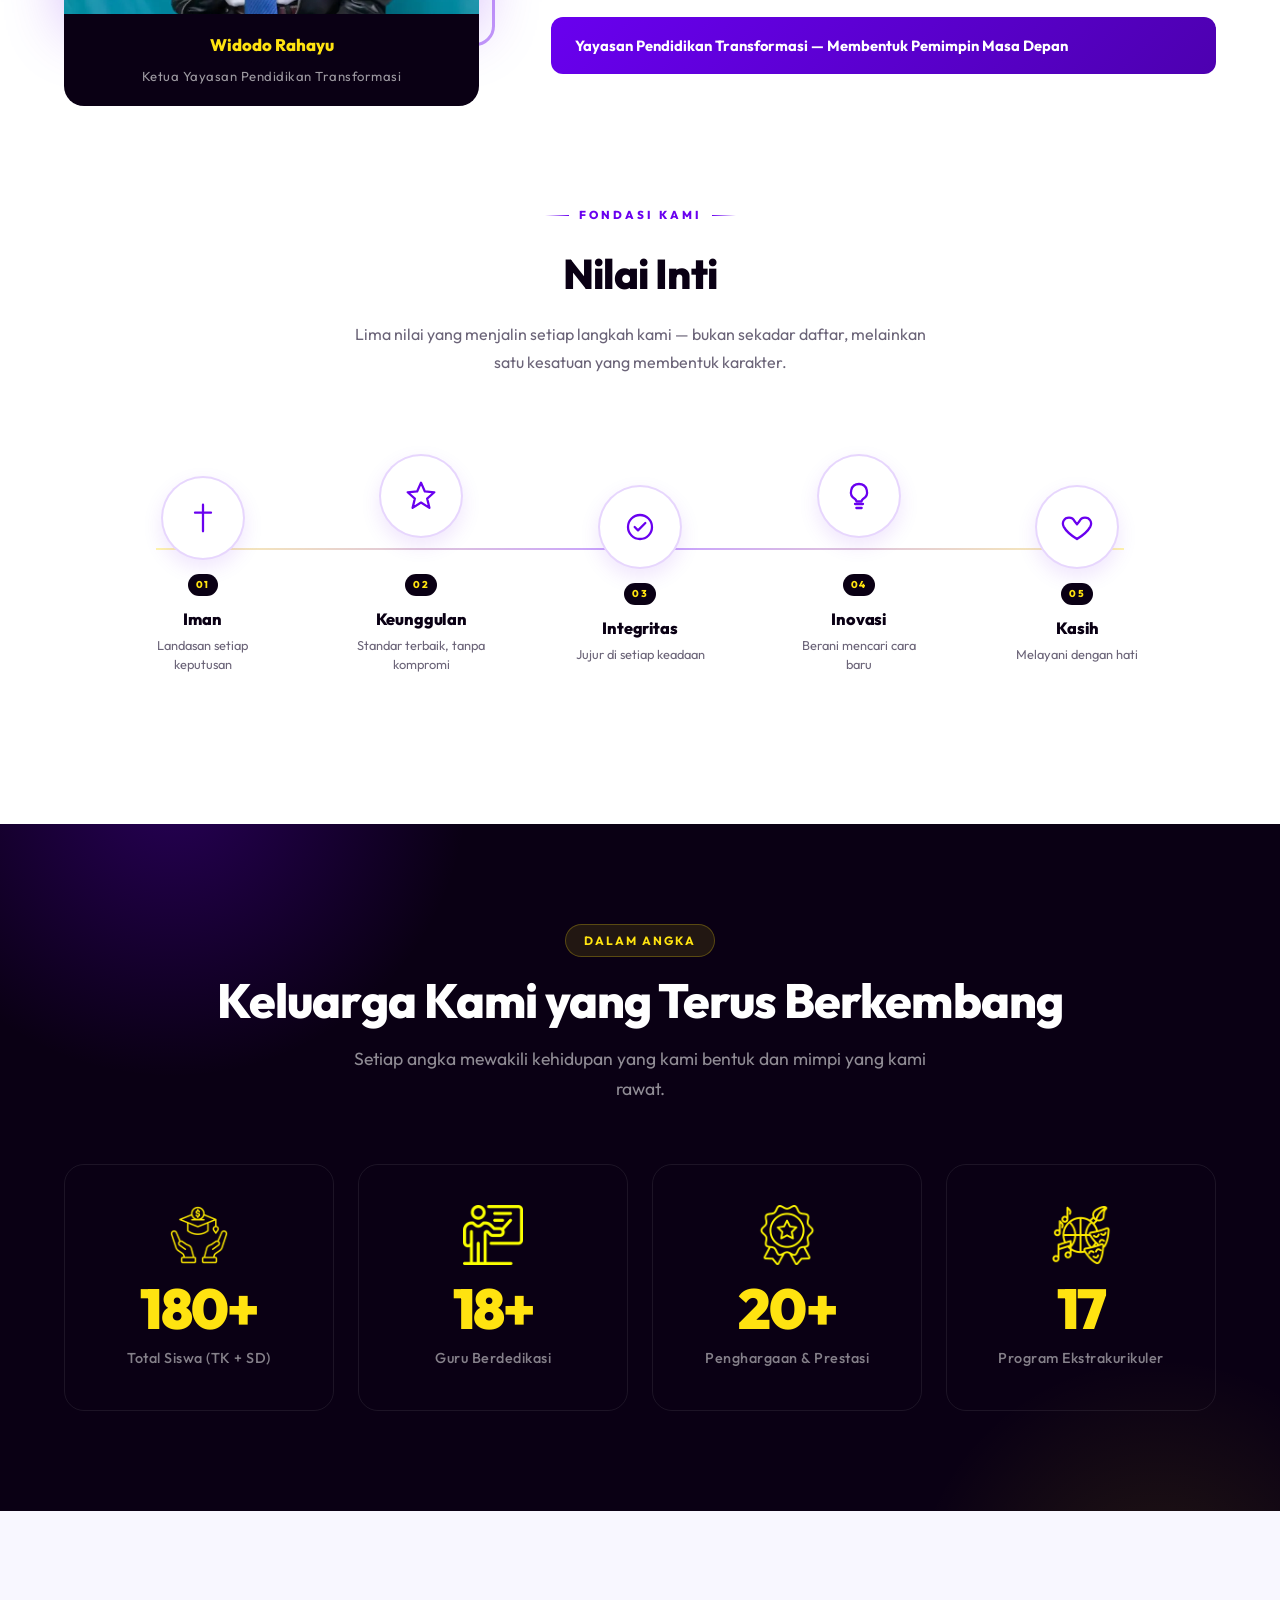
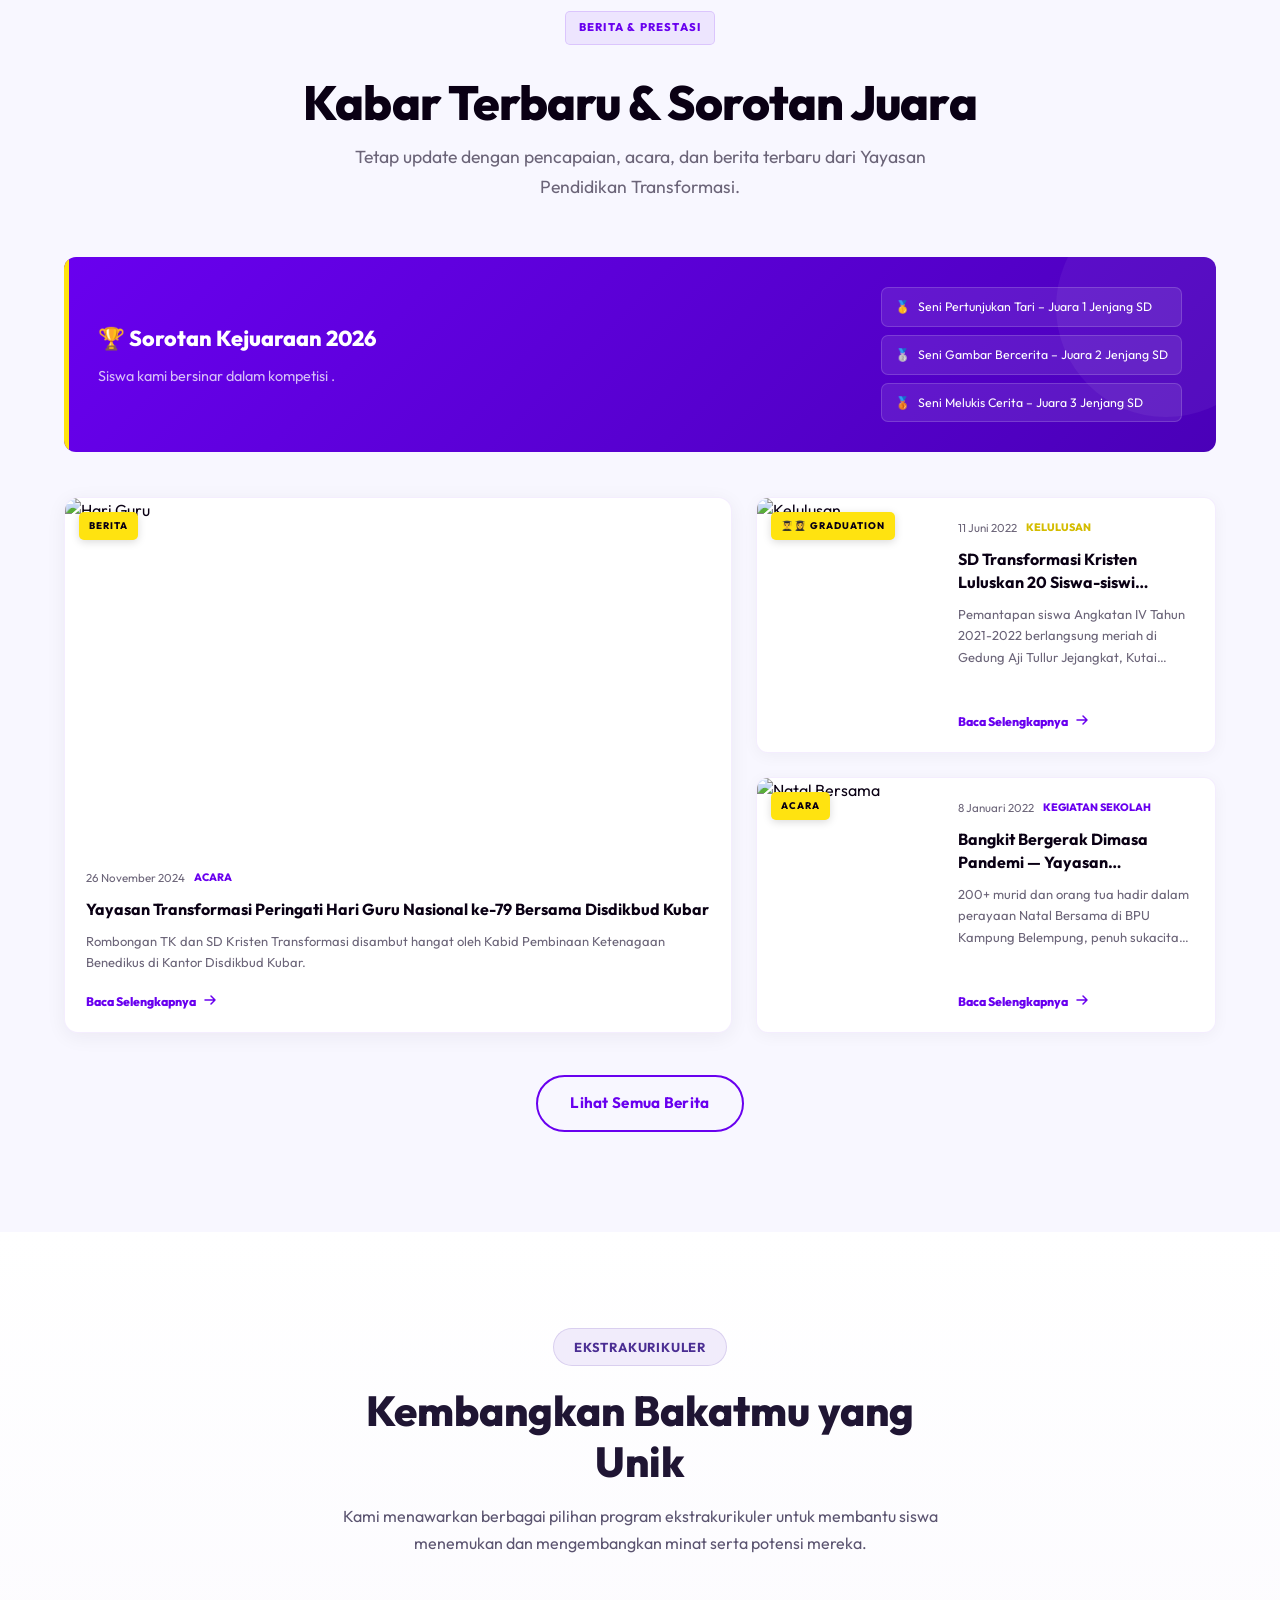
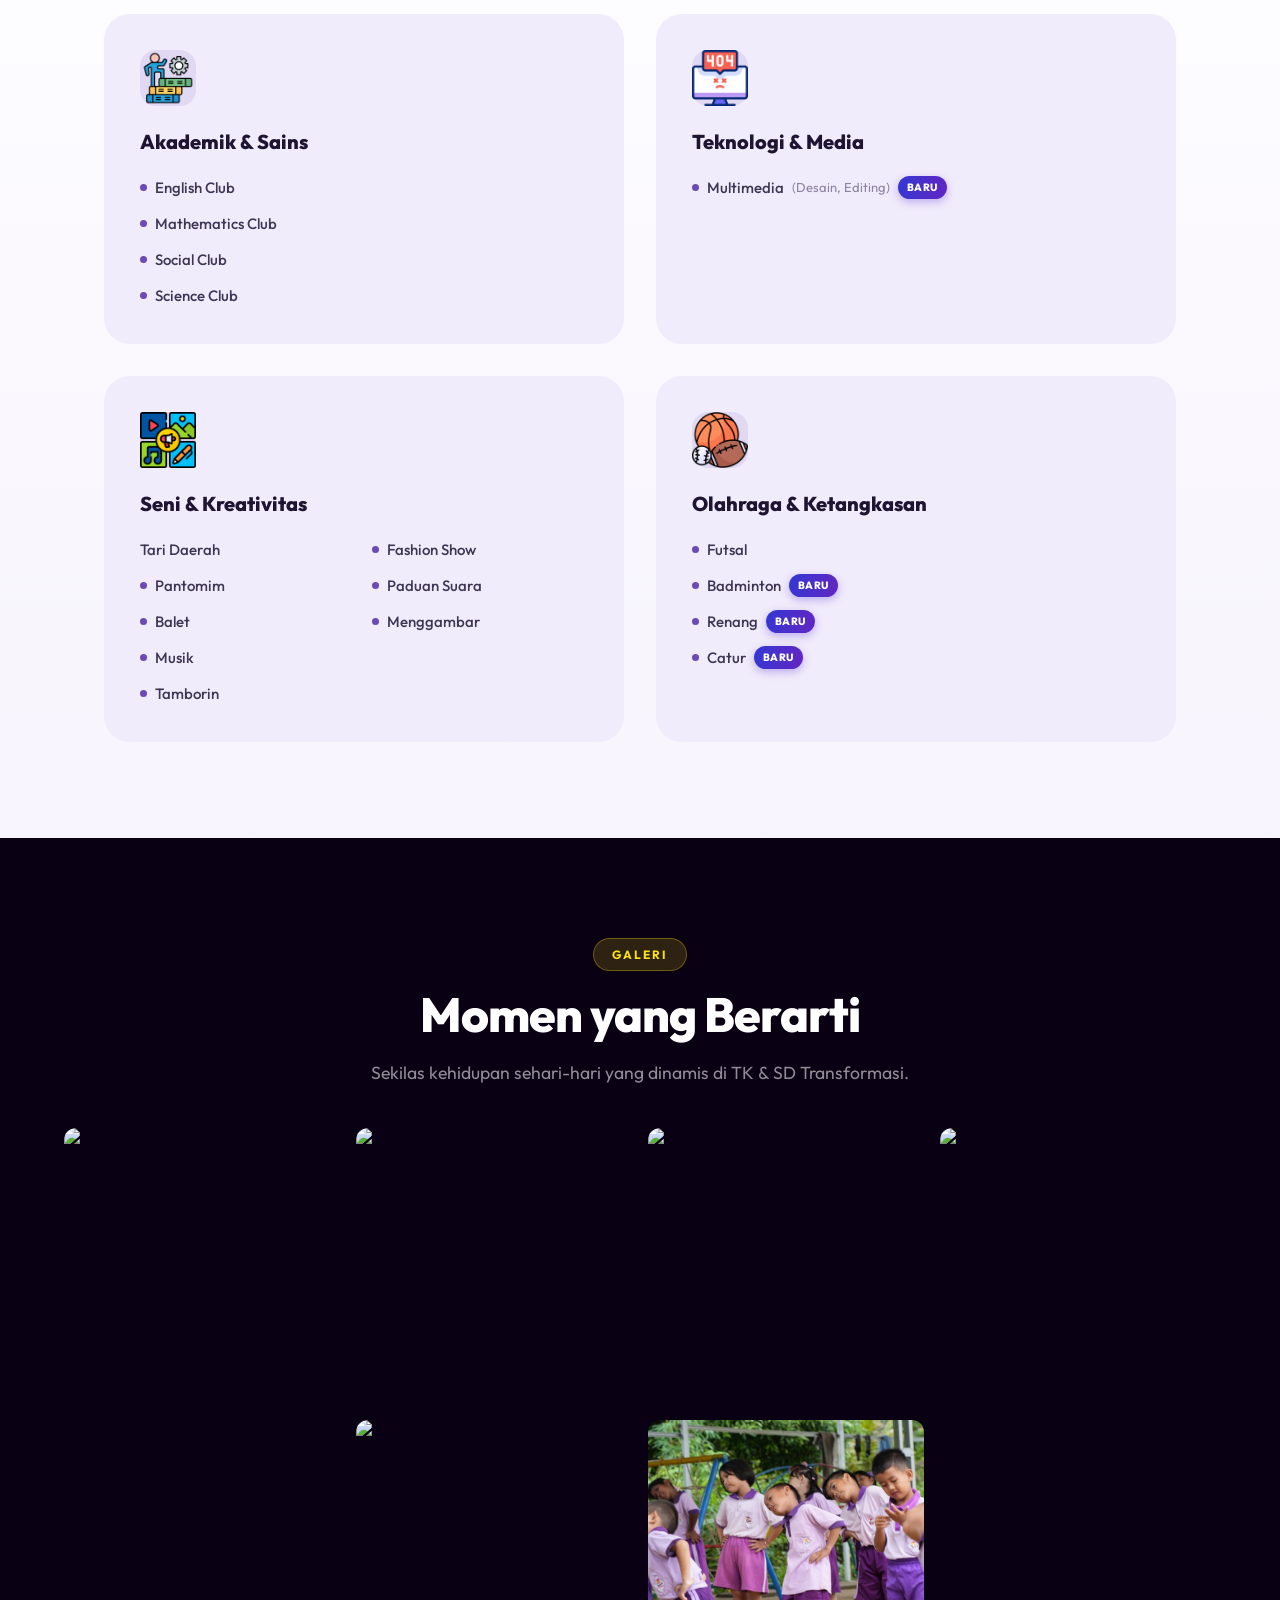
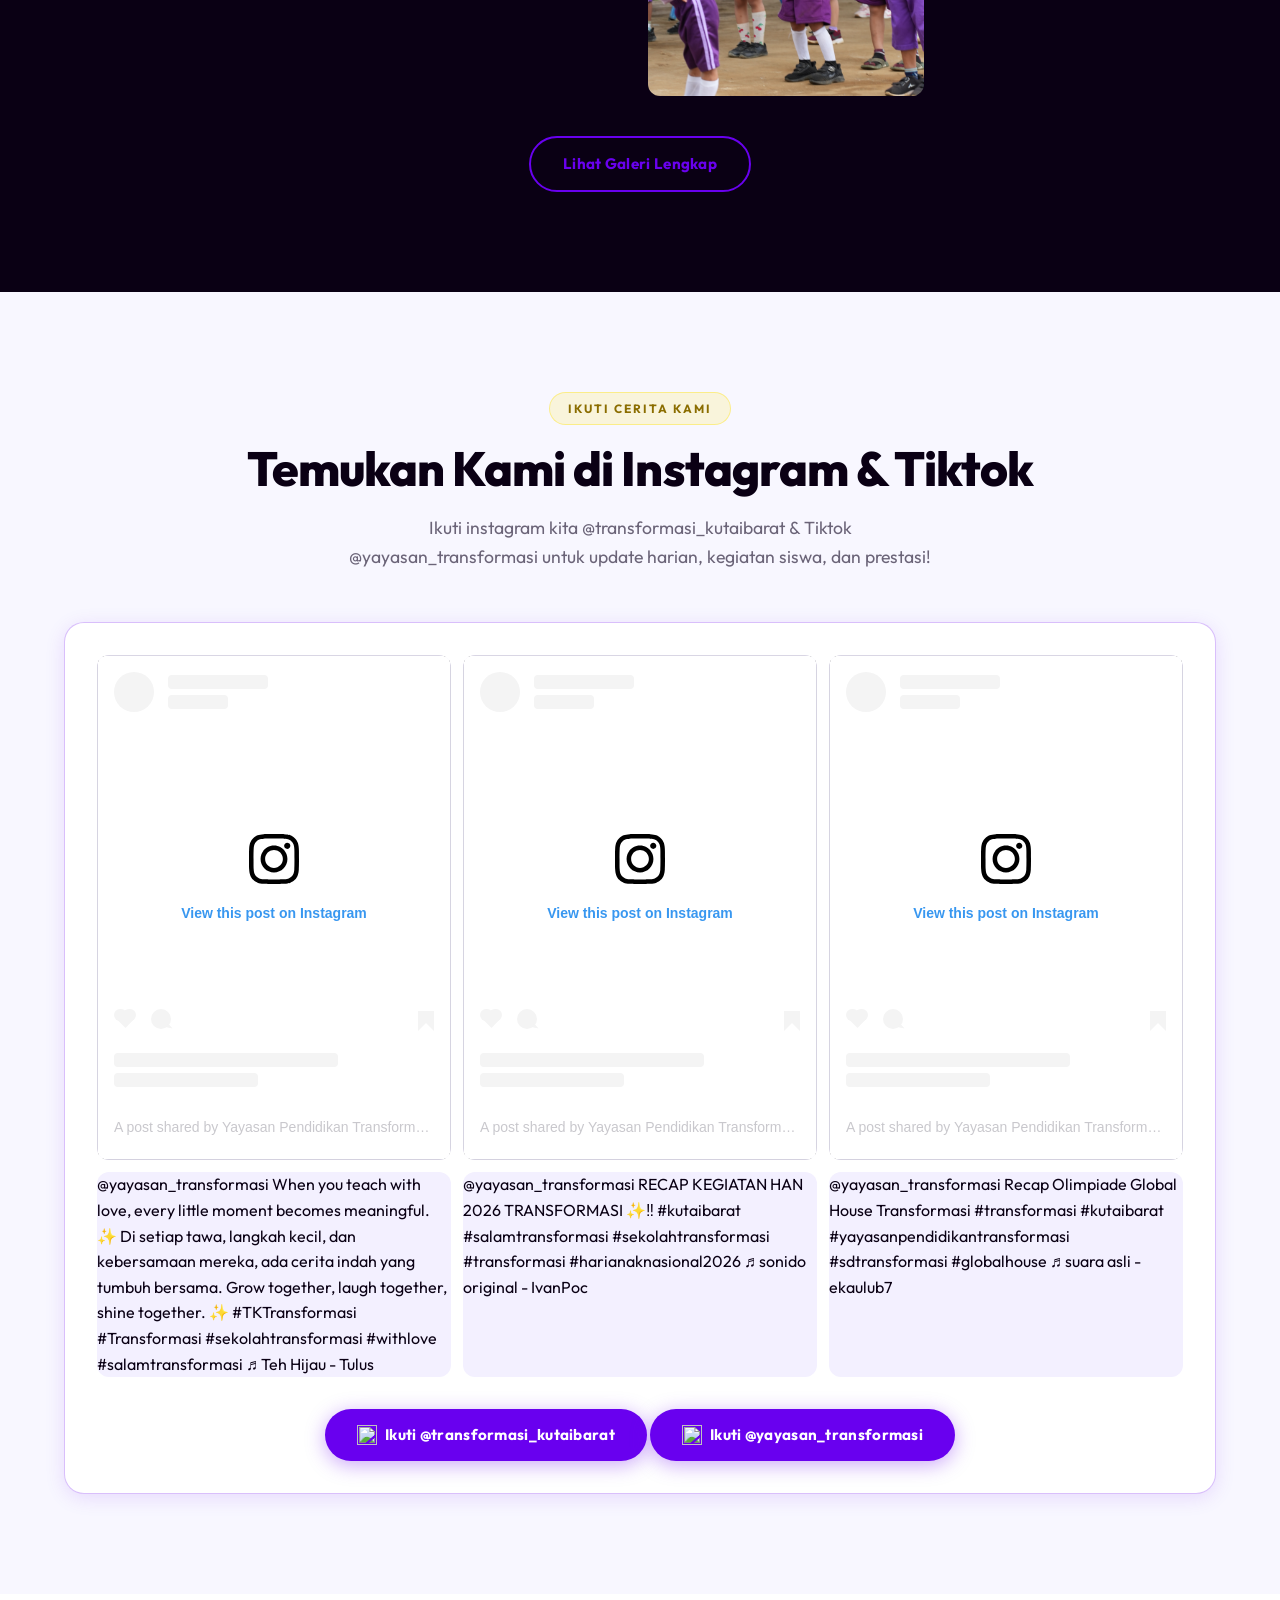
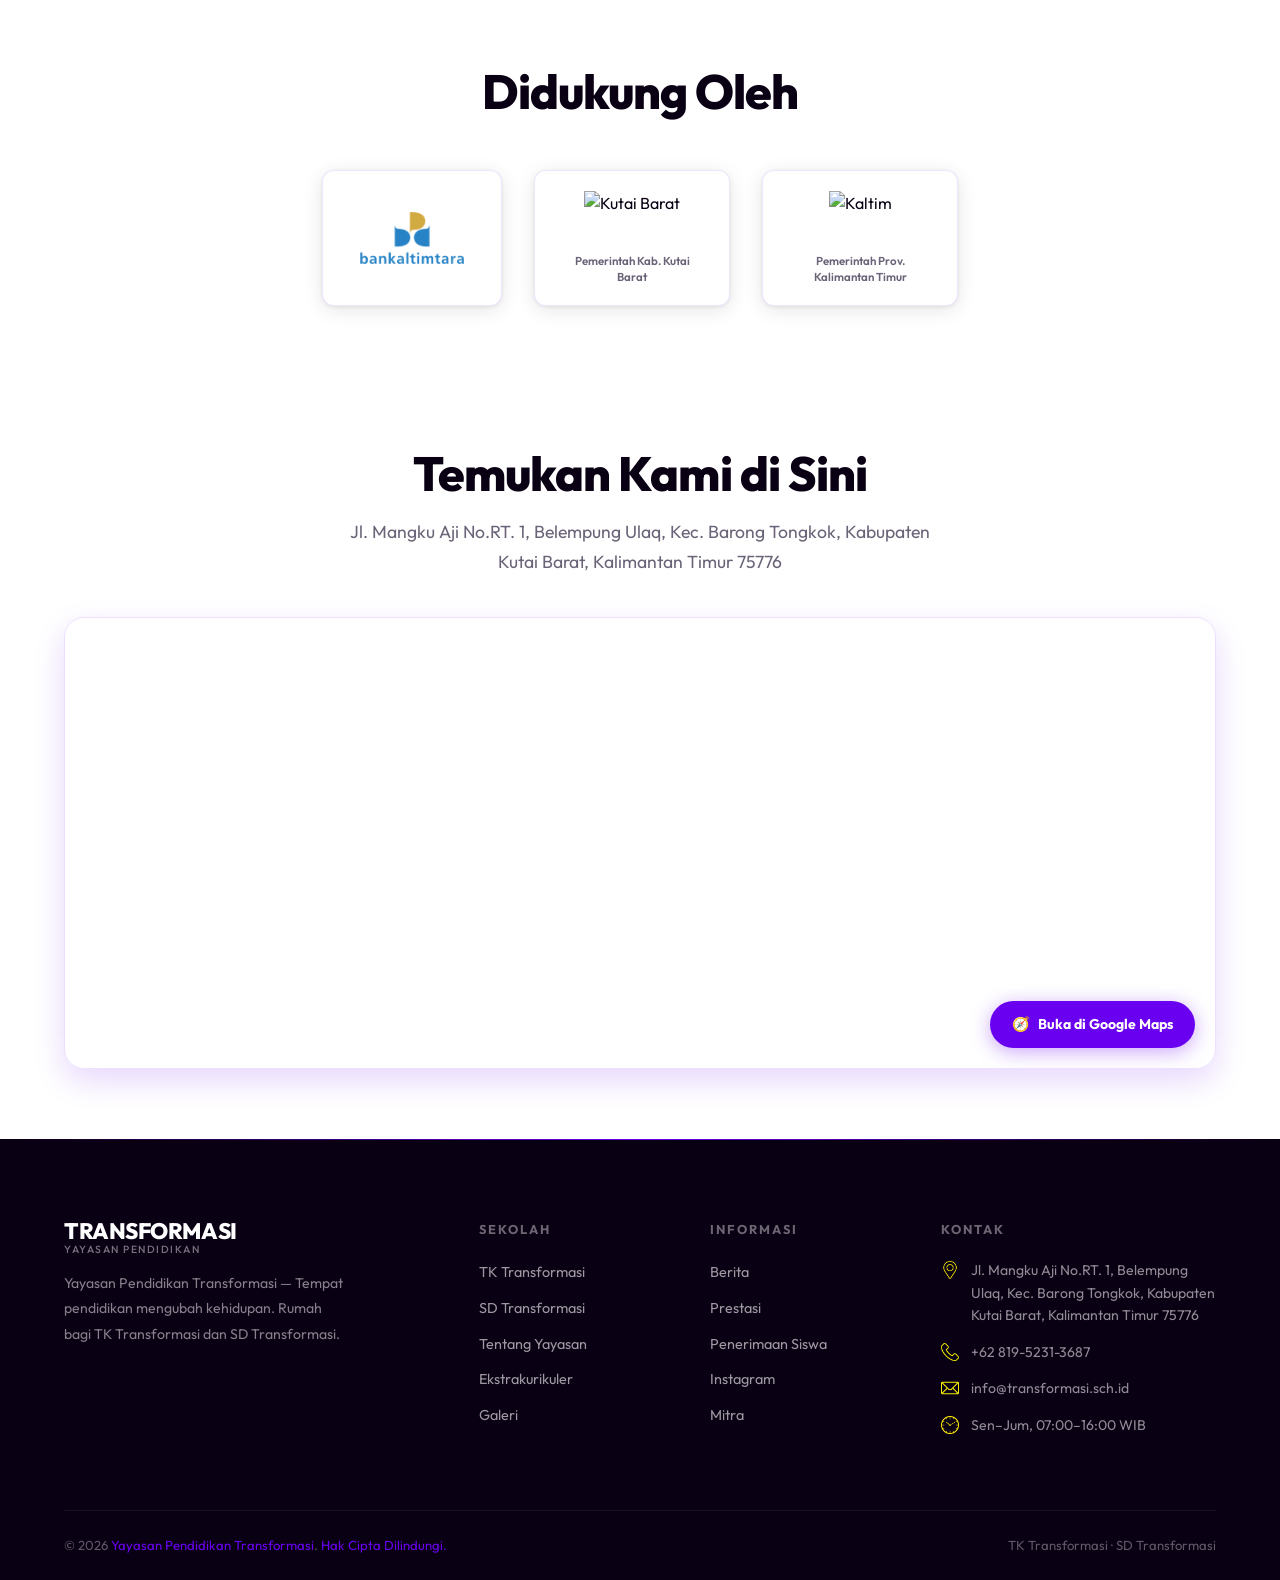
==== commit 4ef16427: "BARU" ====
--- a/index.html
+++ b/index.html
@@ -39,7 +39,7 @@
       "@type": "EducationalOrganization",
       "name": "Yayasan Pendidikan Transformasi",
       "alternateName": ["Transformasi Education Foundation", "Transformasi Kubar"],
-      "description": "Yayasan pendidikan modern yang mengelola SD Transformasi dan TK Transformasi di Kutai Barat, Kalimantan Timur",
+      "description": "Yayasan pendidikan modern yang mengelola TK Transformasi dan SD Transformasi di Kutai Barat, Kalimantan Timur",
       "url": "https://transformasiedu.sch.id",
       "logo": "https://transformasiedu.sch.id/assets/logo.png",
       "sameAs": [
